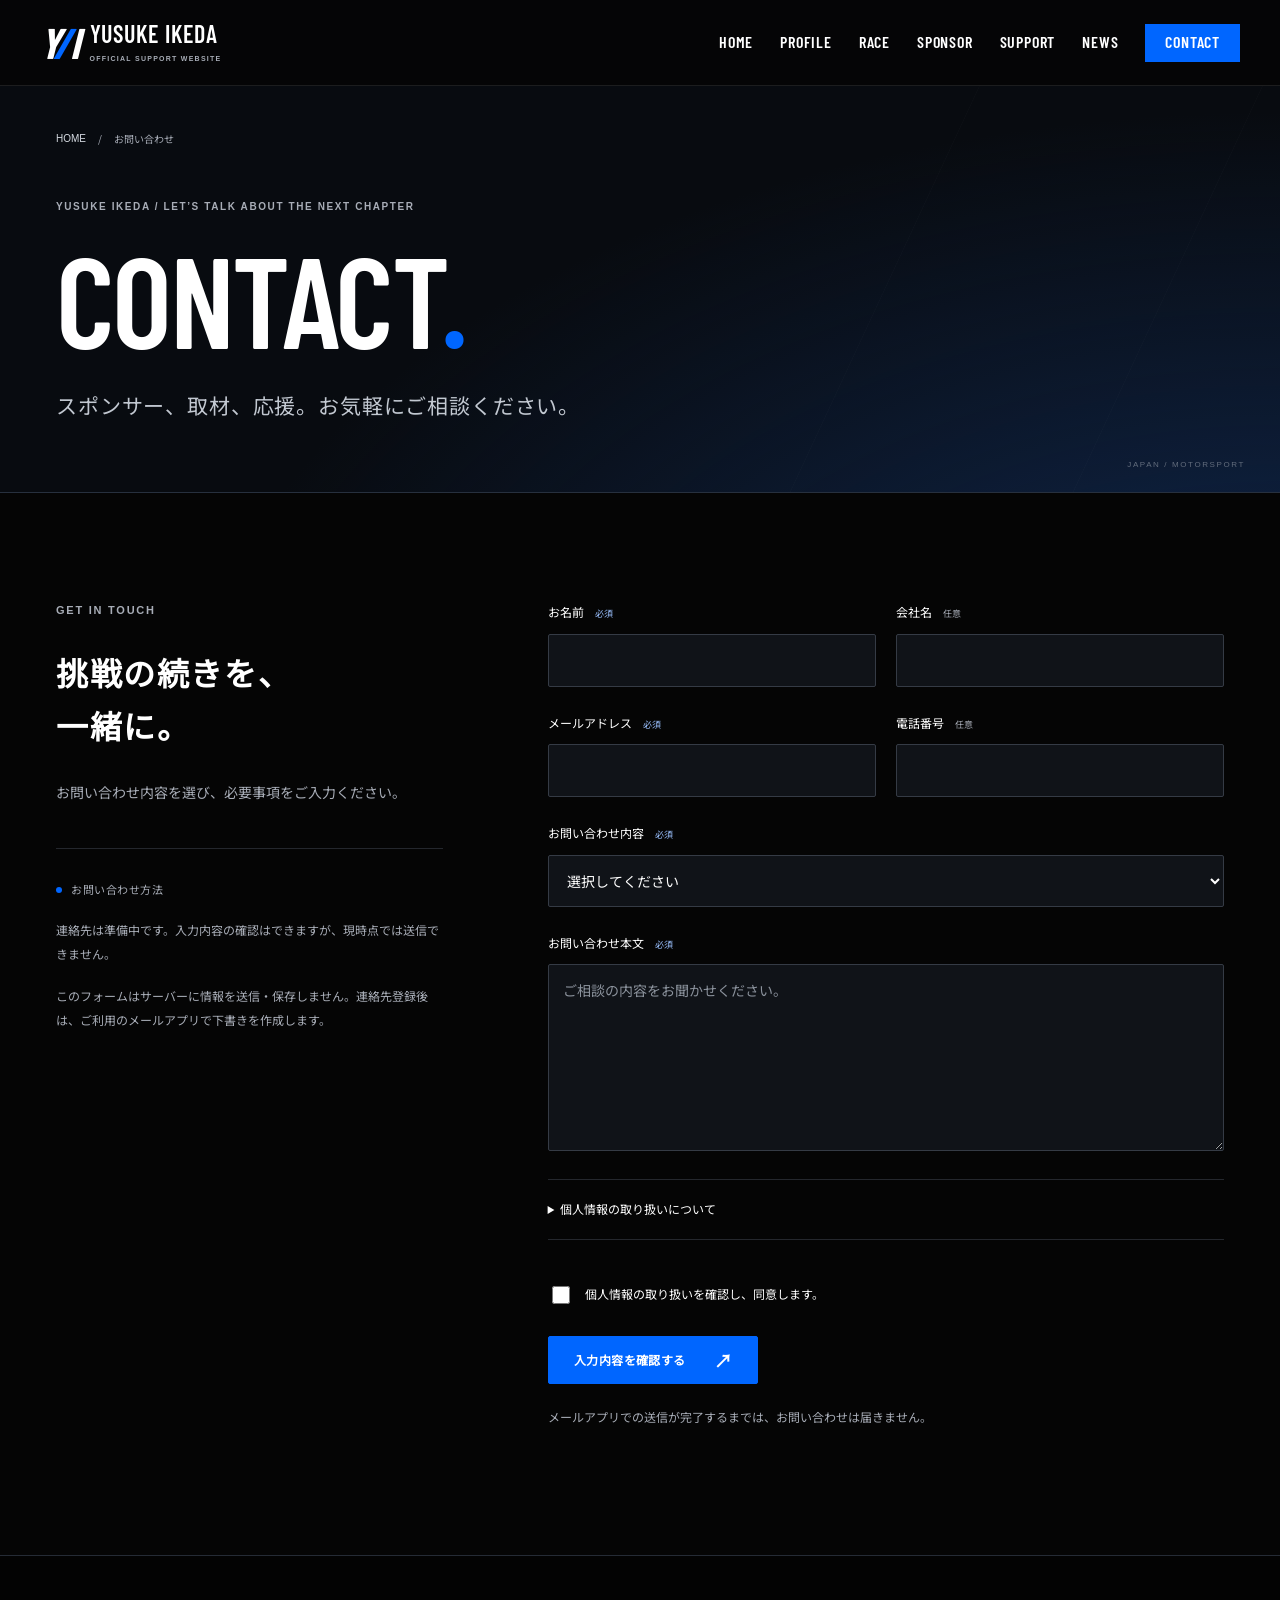
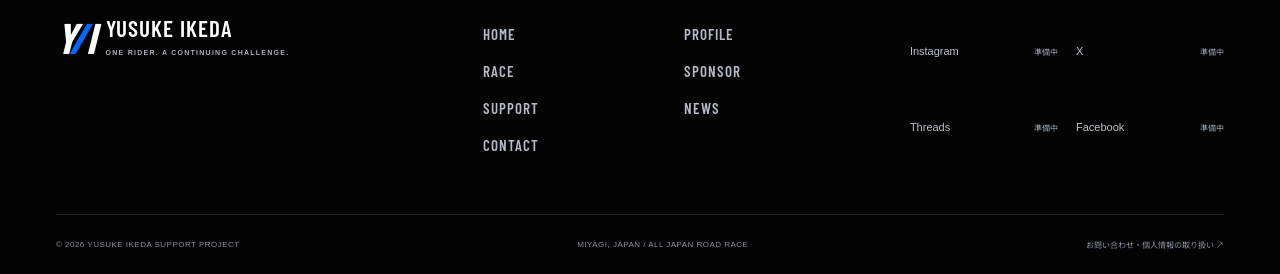
==== contact.html @ b203eedc "Build Yusuke Ikeda motorsport support website" ====
<!doctype html>

<html lang="ja">
  <head>
    <meta charset="UTF-8" />
    <meta name="viewport" content="width=device-width, initial-scale=1" />
    <meta
      http-equiv="Content-Security-Policy"
      content="default-src 'none'; script-src 'self'; style-src 'self'; img-src 'self'; font-src 'self'; connect-src 'none'; object-src 'none'; base-uri 'none'; form-action 'none'; upgrade-insecure-requests"
    />
    <meta name="referrer" content="strict-origin-when-cross-origin" />
    <title>お問い合わせ | 池田優介 YUSUKE IKEDA</title>
    <meta
      name="description"
      content="池田優介のスポンサー、取材、イベント出演、個人の応援についてのお問い合わせ。"
    />
    <link rel="canonical" href="https://yusukeracing.github.io/contact.html" />
    <meta property="og:type" content="website" />
    <meta property="og:locale" content="ja_JP" />
    <meta property="og:site_name" content="YUSUKE IKEDA" />
    <meta property="og:title" content="お問い合わせ | 池田優介 YUSUKE IKEDA" />
    <meta
      property="og:description"
      content="池田優介のスポンサー、取材、イベント出演、個人の応援についてのお問い合わせ。"
    />
    <meta
      property="og:url"
      content="https://yusukeracing.github.io/contact.html"
    />
    <meta
      property="og:image"
      content="https://yusukeracing.github.io/images/ogp.jpg"
    />
    <meta
      property="og:image:alt"
      content="YUSUKE IKEDA / ALL JAPAN ROAD RACE。背景はイメージビジュアルです。"
    />
    <meta name="twitter:card" content="summary_large_image" />
    <meta name="theme-color" content="#050505" />
    <link rel="icon" type="image/svg+xml" href="assets/icons/favicon.svg" />
    <link rel="stylesheet" href="css/fonts.css" />
    <link rel="stylesheet" href="css/style.css" />
    <script type="module" src="js/main.js"></script>
  </head>

  <body data-page="contact">
    <a class="skip-link" href="#main">本文へスキップ</a>
    <header class="site-header">
      <div class="header-inner">
        <a class="brand" href="index.html"
          ><span class="brand-symbol" aria-hidden="true">Y<span>/</span>I</span
          ><span class="brand-type"
            >YUSUKE IKEDA<small>OFFICIAL SUPPORT WEBSITE</small></span
          ><span class="sr-only">ホーム</span></a
        ><button
          class="menu-toggle"
          type="button"
          aria-expanded="false"
          aria-controls="primary-nav"
        >
          <span class="menu-lines" aria-hidden="true"></span
          ><span class="menu-text">MENU</span>
        </button>
        <nav
          class="primary-nav"
          id="primary-nav"
          aria-label="メインナビゲーション"
        >
          <a href="index.html">HOME</a><a href="profile.html">PROFILE</a
          ><a href="race.html">RACE</a><a href="sponsor.html">SPONSOR</a
          ><a href="support.html">SUPPORT</a><a href="news.html">NEWS</a
          ><a href="contact.html" aria-current="page">CONTACT</a>
        </nav>
      </div>
    </header>

    <main id="main">
      <section class="page-hero">
        <div class="container">
          <nav class="breadcrumb" aria-label="パンくず">
            <a href="index.html">HOME</a><span aria-hidden="true">/</span
            ><span>お問い合わせ</span>
          </nav>
          <p class="eyebrow">
            YUSUKE IKEDA / LET’S TALK ABOUT THE NEXT CHAPTER
          </p>
          <h1 class="display">CONTACT<span class="title-dot">.</span></h1>
          <p class="page-lead">
            スポンサー、取材、応援。お気軽にご相談ください。
          </p>
        </div>
        <span class="hero-coordinate" aria-hidden="true"
          >JAPAN / MOTORSPORT</span
        >
      </section>

      <section class="section">
        <div class="container contact-layout">
          <aside>
            <p class="eyebrow">GET IN TOUCH</p>
            <h2 class="jp-heading">挑戦の続きを、<br />一緒に。</h2>
            <p class="body-copy">
              お問い合わせ内容を選び、必要事項をご入力ください。
            </p>
            <div class="contact-note">
              <span class="status"><i></i> お問い合わせ方法</span>
              <p data-contact-availability>
                連絡先は準備中です。入力内容の確認はできますが、現時点では送信できません。
              </p>
              <p>
                このフォームはサーバーに情報を送信・保存しません。連絡先登録後は、ご利用のメールアプリで下書きを作成します。
              </p>
            </div>
          </aside>

          <div>
            <form id="contact-form">
              <div class="form-grid">
                <div class="form-field">
                  <label for="name">お名前 <span>必須</span></label
                  ><input
                    id="name"
                    name="name"
                    autocomplete="name"
                    maxlength="100"
                    required
                  />
                </div>

                <div class="form-field">
                  <label for="company">会社名 <small>任意</small></label
                  ><input
                    id="company"
                    name="company"
                    autocomplete="organization"
                    maxlength="150"
                  />
                </div>

                <div class="form-field">
                  <label for="email">メールアドレス <span>必須</span></label
                  ><input
                    id="email"
                    name="email"
                    type="email"
                    autocomplete="email"
                    maxlength="254"
                    required
                  />
                </div>

                <div class="form-field">
                  <label for="phone">電話番号 <small>任意</small></label
                  ><input
                    id="phone"
                    name="phone"
                    type="tel"
                    autocomplete="tel"
                    maxlength="30"
                  />
                </div>

                <div class="form-field full">
                  <label for="type">お問い合わせ内容 <span>必須</span></label
                  ><select id="type" name="type" required>
                    <option value="">選択してください</option>
                    <option value="sponsor">スポンサーについて</option>
                    <option value="media">取材について</option>
                    <option value="event">イベント出演</option>
                    <option value="support">応援について</option>
                    <option value="other">その他</option>
                  </select>
                </div>

                <div class="form-field full">
                  <label for="message">お問い合わせ本文 <span>必須</span></label
                  ><textarea
                    id="message"
                    name="message"
                    rows="7"
                    minlength="10"
                    maxlength="3000"
                    required
                    placeholder="ご相談の内容をお聞かせください。"
                  ></textarea>
                </div>
              </div>

              <details class="privacy">
                <summary>個人情報の取り扱いについて</summary>
                <p>
                  入力情報はブラウザ内で確認用に処理します。このサイトからサーバーへの送信やブラウザへの永続保存は行いません。メール作成後の送信は、ご利用のメールサービスを通じて行われます。
                </p>
                <p>
                  お問い合わせ先へ届いた個人情報は、返信・ご相談への対応に使用する方針です。公開前に運営者が連絡先と正式な個人情報取扱方針を確認してください。
                </p>
                <p>
                  メール本文にパスワード、決済情報などの機密情報は記入しないでください。
                </p>
              </details>
              <label class="checkbox-label"
                ><input type="checkbox" name="consent" required /><span
                  >個人情報の取り扱いを確認し、同意します。</span
                ></label
              ><button class="button button-primary" type="submit">
                <span>入力内容を確認する</span
                ><span aria-hidden="true">↗</span>
              </button>
              <p class="content-note">
                メールアプリでの送信が完了するまでは、お問い合わせは届きません。
              </p>
            </form>

            <section
              class="contact-confirmation"
              data-contact-confirmation
              hidden
              aria-label="お問い合わせ内容の確認"
            >
              <h2>入力内容の確認</h2>
              <dl data-contact-summary></dl>
              <p role="status" data-contact-status></p>
              <a class="button button-primary" data-compose-mail hidden
                >メールアプリで下書きを作成 ↗</a
              ><button
                type="button"
                class="button button-outline"
                data-edit-contact
              >
                入力内容を編集する
              </button>
            </section>
          </div>
        </div>
      </section>
    </main>

    <footer class="site-footer">
      <div class="container footer-top">
        <a class="brand footer-brand" href="index.html"
          ><span class="brand-symbol" aria-hidden="true">Y<span>/</span>I</span
          ><span class="brand-type"
            >YUSUKE IKEDA<small>ONE RIDER. A CONTINUING CHALLENGE.</small></span
          ></a
        >
        <nav class="footer-nav" aria-label="フッターナビゲーション">
          <a href="index.html">HOME</a><a href="profile.html">PROFILE</a
          ><a href="race.html">RACE</a><a href="sponsor.html">SPONSOR</a
          ><a href="support.html">SUPPORT</a><a href="news.html">NEWS</a
          ><a href="contact.html" aria-current="page">CONTACT</a>
        </nav>

        <div class="footer-social" data-social-links></div>
      </div>

      <div class="container footer-bottom">
        <p>
          © <span data-current-year>2026</span> YUSUKE IKEDA SUPPORT PROJECT
        </p>
        <span>MIYAGI, JAPAN / ALL JAPAN ROAD RACE</span
        ><a href="contact.html">お問い合わせ・個人情報の取り扱い ↗</a>
      </div>
    </footer>
    <noscript
      ><p class="noscript-note">
        写真の自動切替や追加の戦績表示にはJavaScriptが必要です。2025年は筑波・SUGO
        ST600（NAT）年間ランキング1位。プロフィールとページ間の移動はそのままご利用いただけます。
      </p></noscript
    >
  </body>
</html>
---- css/fonts.css ----
/* Local fonts: see assets/fonts/Barlow-OFL.txt and Noto-OFL.txt. No third-party font requests. */
@font-face {
  font-family: "Barlow Condensed";
  font-style: normal;
  font-weight: 600;
  font-display: swap;
  src: url("../assets/fonts/barlow-condensed-latin-600.woff2") format("woff2");
}
@font-face {
  font-family: "Barlow Condensed";
  font-style: normal;
  font-weight: 700;
  font-display: swap;
  src: url("../assets/fonts/barlow-condensed-latin-700.woff2") format("woff2");
}

/* noto-sans-jp-[0]-400-normal */
@font-face {
  font-family: "Noto Sans JP";
  font-style: normal;
  font-display: swap;
  font-weight: 400;
  src: url(../assets/fonts/noto-sans-jp-0-400-normal.woff2) format("woff2");
  unicode-range:
    U+25ee8, U+25f23, U+25f5c, U+25fd4, U+25fe0, U+25ffb, U+2600c, U+26017,
    U+26060, U+260ed, U+26222, U+2626a, U+26270, U+26286, U+2634c, U+26402,
    U+2667e, U+266b0, U+2671d, U+268dd, U+268ea, U+26951, U+2696f, U+26999,
    U+269dd, U+26a1e, U+26a58, U+26a8c, U+26ab7, U+26aff, U+26c29, U+26c73,
    U+26c9e, U+26cdd, U+26e40, U+26e65, U+26f94, U+26ff6-26ff8, U+270f4,
    U+2710d, U+27139, U+273da-273db, U+273fe, U+27410, U+27449, U+27614-27615,
    U+27631, U+27684, U+27693, U+2770e, U+27723, U+27752, U+278b2, U+27985,
    U+279b4, U+27a84, U+27bb3, U+27bbe, U+27bc7, U+27c3c, U+27cb8, U+27d73,
    U+27da0, U+27e10, U+27eaf, U+27fb7, U+2808a, U+280bb, U+28277, U+28282,
    U+282f3, U+283cd, U+2840c, U+28455, U+284dc, U+2856b, U+285c8-285c9,
    U+286d7, U+286fa, U+28946, U+28949, U+2896b, U+28987-28988, U+289ba-289bb,
    U+28a1e, U+28a29, U+28a43, U+28a71, U+28a99, U+28acd, U+28add, U+28ae4,
    U+28bc1, U+28bef, U+28cdd, U+28d10, U+28d71, U+28dfb, U+28e0f, U+28e17,
    U+28e1f, U+28e36, U+28e89, U+28eeb, U+28ef6, U+28f32, U+28ff8, U+292a0,
    U+292b1, U+29490, U+295cf, U+2967f, U+296f0, U+29719, U+29750, U+29810,
    U+298c6, U+29a72, U+29d4b, U+29ddb, U+29e15, U+29e3d, U+29e49, U+29e8a,
    U+29ec4, U+29edb, U+29ee9, U+29fce, U+29fd7, U+2a01a, U+2a02f, U+2a082,
    U+2a0f9, U+2a190, U+2a2b2, U+2a38c, U+2a437, U+2a5f1, U+2a602, U+2a61a,
    U+2a6b2, U+2a9e6, U+2b746, U+2b751, U+2b753, U+2b75a, U+2b75c, U+2b765,
    U+2b776-2b777, U+2b77c, U+2b782, U+2b789, U+2b78b, U+2b78e, U+2b794,
    U+2b7ac, U+2b7af, U+2b7bd, U+2b7c9, U+2b7cf, U+2b7d2, U+2b7d8, U+2b7f0,
    U+2b80d, U+2b817, U+2b81a, U+2d544, U+2e278, U+2e569, U+2e6ea, U+2f804,
    U+2f80f, U+2f815, U+2f818, U+2f81a, U+2f822, U+2f828, U+2f82c, U+2f833,
    U+2f83f, U+2f846, U+2f852, U+2f862, U+2f86d, U+2f873, U+2f877, U+2f884,
    U+2f899-2f89a, U+2f8a6, U+2f8ac, U+2f8b2, U+2f8b6, U+2f8d3, U+2f8db-2f8dc,
    U+2f8e1, U+2f8e5, U+2f8ea, U+2f8ed, U+2f8fc, U+2f903, U+2f90b, U+2f90f,
    U+2f91a, U+2f920-2f921, U+2f945, U+2f947, U+2f96c, U+2f995, U+2f9d0,
    U+2f9de-2f9df, U+2f9f4;
}

/* noto-sans-jp-[1]-400-normal */
@font-face {
  font-family: "Noto Sans JP";
  font-style: normal;
  font-display: swap;
  font-weight: 400;
  src: url(../assets/fonts/noto-sans-jp-1-400-normal.woff2) format("woff2");
  unicode-range:
    U+1f235-1f23b, U+1f240-1f248, U+1f250-1f251, U+2000b, U+20089-2008a,
    U+200a2, U+200a4, U+200b0, U+200f5, U+20158, U+201a2, U+20213, U+2032b,
    U+20371, U+20381, U+203f9, U+2044a, U+20509, U+2053f, U+205b1, U+205d6,
    U+20611, U+20628, U+206ec, U+2074f, U+207c8, U+20807, U+2083a, U+208b9,
    U+2090e, U+2097c, U+20984, U+2099d, U+20a64, U+20ad3, U+20b1d, U+20b9f,
    U+20bb7, U+20d45, U+20d58, U+20de1, U+20e64, U+20e6d, U+20e95, U+20f5f,
    U+21201, U+2123d, U+21255, U+21274, U+2127b, U+212d7, U+212e4, U+212fd,
    U+2131b, U+21336, U+21344, U+213c4, U+2146d-2146e, U+215d7, U+21647,
    U+216b4, U+21706, U+21742, U+218bd, U+219c3, U+21a1a, U+21c56, U+21d2d,
    U+21d45, U+21d62, U+21d78, U+21d92, U+21d9c, U+21da1, U+21db7, U+21de0,
    U+21e33-21e34, U+21f1e, U+21f76, U+21ffa, U+2217b, U+22218, U+2231e,
    U+223ad, U+22609, U+226f3, U+2285b, U+228ab, U+2298f, U+22ab8, U+22b46,
    U+22b4f-22b50, U+22ba6, U+22c1d, U+22c24, U+22de1, U+22e42, U+22feb,
    U+231b6, U+231c3-231c4, U+231f5, U+23372, U+233cc, U+233d0, U+233d2-233d3,
    U+233d5, U+233da, U+233df, U+233e4, U+233fe, U+2344a-2344b, U+23451,
    U+23465, U+234e4, U+2355a, U+23594, U+235c4, U+23638-2363a, U+23647,
    U+2370c, U+2371c, U+2373f, U+23763-23764, U+237e7, U+237f1, U+237ff,
    U+23824, U+2383d, U+23a98, U+23c7f, U+23cbe, U+23cfe, U+23d00, U+23d0e,
    U+23d40, U+23dd3, U+23df9-23dfa, U+23f7e, U+2404b, U+24096, U+24103,
    U+241c6, U+241fe, U+242ee, U+243bc, U+243d0, U+24629, U+246a5, U+247f1,
    U+24896, U+248e9, U+24a4d, U+24b56, U+24b6f, U+24c16, U+24d14, U+24e04,
    U+24e0e, U+24e37, U+24e6a, U+24e8b, U+24ff2, U+2504a, U+25055, U+25122,
    U+251a9, U+251cd, U+251e5, U+2521e, U+2524c, U+2542e, U+2548e, U+254d9,
    U+2550e, U+255a7, U+2567f, U+25771, U+257a9, U+257b4, U+25874, U+259c4,
    U+259cc, U+259d4, U+25ad7, U+25ae3-25ae4, U+25af1, U+25bb2, U+25c4b,
    U+25c64, U+25da1, U+25e2e, U+25e56, U+25e62, U+25e65, U+25ec2, U+25ed8;
}

/* noto-sans-jp-[2]-400-normal */
@font-face {
  font-family: "Noto Sans JP";
  font-style: normal;
  font-display: swap;
  font-weight: 400;
  src: url(../assets/fonts/noto-sans-jp-2-400-normal.woff2) format("woff2");
  unicode-range:
    U+ffd7, U+ffda-ffdc, U+ffe0-ffe2, U+ffe4, U+ffe6, U+ffe8-ffee,
    U+1f100-1f10c, U+1f110-1f16c, U+1f170-1f1ac, U+1f200-1f202, U+1f210-1f234;
}

/* noto-sans-jp-[3]-400-normal */
@font-face {
  font-family: "Noto Sans JP";
  font-style: normal;
  font-display: swap;
  font-weight: 400;
  src: url(../assets/fonts/noto-sans-jp-3-400-normal.woff2) format("woff2");
  unicode-range:
    U+fa10, U+fa12-fa6d, U+fb00-fb04, U+fe10-fe19, U+fe30-fe42, U+fe44-fe52,
    U+fe54-fe66, U+fe68-fe6b, U+ff02, U+ff04, U+ff07, U+ff51, U+ff5b, U+ff5d,
    U+ff5f-ff60, U+ff66, U+ff69, U+ff87, U+ffa1-ffbe, U+ffc2-ffc7, U+ffca-ffcf,
    U+ffd2-ffd6;
}

/* noto-sans-jp-[4]-400-normal */
@font-face {
  font-family: "Noto Sans JP";
  font-style: normal;
  font-display: swap;
  font-weight: 400;
  src: url(../assets/fonts/noto-sans-jp-4-400-normal.woff2) format("woff2");
  unicode-range: U+f92d-f959, U+f95b-f9f2, U+f9f4-fa0b, U+fa0e-fa0f;
}

/* noto-sans-jp-[5]-400-normal */
@font-face {
  font-family: "Noto Sans JP";
  font-style: normal;
  font-display: swap;
  font-weight: 400;
  src: url(../assets/fonts/noto-sans-jp-5-400-normal.woff2) format("woff2");
  unicode-range:
    U+9e8b-9e8c, U+9e8e-9e8f, U+9e91-9e92, U+9e95-9e96, U+9e98, U+9e9b,
    U+9e9d-9e9e, U+9ea4-9ea5, U+9ea8-9eaa, U+9eac-9eb0, U+9eb3-9eb5, U+9eb8,
    U+9ebc-9ebf, U+9ec3, U+9ec6, U+9ec8, U+9ecb-9ecd, U+9ecf-9ed1, U+9ed4-9ed5,
    U+9ed8, U+9edb-9ee0, U+9ee4-9ee5, U+9ee7-9ee8, U+9eec-9ef2, U+9ef4-9ef9,
    U+9efb-9eff, U+9f02-9f03, U+9f07-9f09, U+9f0e-9f12, U+9f14-9f17,
    U+9f19-9f1b, U+9f1f-9f22, U+9f26, U+9f2a-9f2c, U+9f2f, U+9f31-9f32, U+9f34,
    U+9f37, U+9f39-9f3a, U+9f3c-9f3f, U+9f41, U+9f43-9f47, U+9f4a, U+9f4e-9f50,
    U+9f52-9f58, U+9f5a, U+9f5d-9f61, U+9f63, U+9f66-9f6a, U+9f6c-9f73,
    U+9f75-9f77, U+9f7a, U+9f7d, U+9f7f, U+9f8f-9f92, U+9f94-9f97, U+9f99,
    U+9f9c-9fa3, U+9fa5, U+9fb4, U+9fbc-9fc2, U+9fc4, U+9fc6, U+9fcc,
    U+f900-f92c;
}

/* noto-sans-jp-[6]-400-normal */
@font-face {
  font-family: "Noto Sans JP";
  font-style: normal;
  font-display: swap;
  font-weight: 400;
  src: url(../assets/fonts/noto-sans-jp-6-400-normal.woff2) format("woff2");
  unicode-range:
    U+9c3e, U+9c41, U+9c43-9c4a, U+9c4e-9c50, U+9c52-9c54, U+9c56, U+9c58,
    U+9c5a-9c61, U+9c63, U+9c65, U+9c67-9c6b, U+9c6d-9c6e, U+9c70, U+9c72,
    U+9c75-9c78, U+9c7a-9c7c, U+9ce6-9ce7, U+9ceb-9cec, U+9cf0, U+9cf2,
    U+9cf6-9cf7, U+9cf9, U+9d02-9d03, U+9d06-9d09, U+9d0b, U+9d0e, U+9d11-9d12,
    U+9d15, U+9d17-9d18, U+9d1b-9d1f, U+9d23, U+9d26, U+9d2a-9d2c, U+9d2f-9d30,
    U+9d32-9d34, U+9d3a, U+9d3c-9d3f, U+9d41-9d48, U+9d4a, U+9d50-9d54, U+9d59,
    U+9d5d-9d65, U+9d69-9d6c, U+9d6f-9d70, U+9d72-9d73, U+9d76-9d77,
    U+9d7a-9d7c, U+9d7e, U+9d83-9d84, U+9d86-9d87, U+9d89-9d8a, U+9d8d-9d8e,
    U+9d92-9d93, U+9d95-9d9a, U+9da1, U+9da4, U+9da9-9dac, U+9dae, U+9db1-9db2,
    U+9db5, U+9db8-9dbd, U+9dbf-9dc4, U+9dc6-9dc7, U+9dc9-9dca, U+9dcf,
    U+9dd3-9dd7, U+9dd9-9dda, U+9dde-9de0, U+9de3, U+9de5-9de7, U+9de9, U+9deb,
    U+9ded-9df0, U+9df3-9df4, U+9df8, U+9dfd-9dfe, U+9e02, U+9e07, U+9e0a,
    U+9e0d-9e0e, U+9e10-9e12, U+9e15-9e16, U+9e19-9e1f, U+9e75, U+9e79-9e7d,
    U+9e80-9e85, U+9e87-9e88;
}

/* noto-sans-jp-[7]-400-normal */
@font-face {
  font-family: "Noto Sans JP";
  font-style: normal;
  font-display: swap;
  font-weight: 400;
  src: url(../assets/fonts/noto-sans-jp-7-400-normal.woff2) format("woff2");
  unicode-range:
    U+9ae5-9ae7, U+9ae9, U+9aeb-9aec, U+9aee-9aef, U+9af1-9af5, U+9af7,
    U+9af9-9afb, U+9afd, U+9aff-9b06, U+9b08-9b09, U+9b0b-9b0e, U+9b10, U+9b12,
    U+9b16, U+9b18-9b1d, U+9b1f-9b20, U+9b22-9b23, U+9b25-9b2f, U+9b32-9b35,
    U+9b37, U+9b39-9b3b, U+9b3d, U+9b43-9b44, U+9b48, U+9b4b-9b4f, U+9b51,
    U+9b55-9b58, U+9b5b, U+9b5e, U+9b61, U+9b63, U+9b65-9b66, U+9b68,
    U+9b6a-9b6f, U+9b72-9b79, U+9b7f-9b80, U+9b83-9b87, U+9b89-9b8b, U+9b8d,
    U+9b8f-9b94, U+9b96-9b97, U+9b9a, U+9b9d-9ba0, U+9ba6-9ba7, U+9ba9-9baa,
    U+9bac, U+9bb0-9bb2, U+9bb4, U+9bb7-9bb9, U+9bbb-9bbc, U+9bbe-9bc1,
    U+9bc6-9bc8, U+9bca, U+9bce-9bd2, U+9bd4, U+9bd7-9bd8, U+9bdd, U+9bdf,
    U+9be1-9be5, U+9be7, U+9bea-9beb, U+9bee-9bf3, U+9bf5, U+9bf7-9bfa, U+9bfd,
    U+9bff-9c00, U+9c02, U+9c04, U+9c06, U+9c08-9c0d, U+9c0f-9c16, U+9c18-9c1e,
    U+9c21-9c2a, U+9c2d-9c32, U+9c35-9c37, U+9c39-9c3a, U+9c3d;
}

/* noto-sans-jp-[8]-400-normal */
@font-face {
  font-family: "Noto Sans JP";
  font-style: normal;
  font-display: swap;
  font-weight: 400;
  src: url(../assets/fonts/noto-sans-jp-8-400-normal.woff2) format("woff2");
  unicode-range:
    U+98eb, U+98ed-98ee, U+98f0-98f1, U+98f3, U+98f6, U+9902, U+9907-9909,
    U+9911-9912, U+9914-9918, U+991a-9922, U+9924, U+9926-9927, U+992b-992c,
    U+992e, U+9931-9935, U+9939-993e, U+9940-9942, U+9945-9949, U+994b-994e,
    U+9950-9952, U+9954-9955, U+9958-9959, U+995b-995c, U+995e-9960, U+9963,
    U+9997-9998, U+999b, U+999d-999f, U+99a3, U+99a5-99a6, U+99a8, U+99ad-99ae,
    U+99b0-99b2, U+99b5, U+99b9-99ba, U+99bc-99bd, U+99bf, U+99c1, U+99c3,
    U+99c8-99c9, U+99d1, U+99d3-99d5, U+99d8-99df, U+99e1-99e2, U+99e7,
    U+99ea-99ee, U+99f0-99f2, U+99f4-99f5, U+99f8-99f9, U+99fb-99fe,
    U+9a01-9a05, U+9a08, U+9a0a-9a0c, U+9a0f-9a11, U+9a16, U+9a1a, U+9a1e,
    U+9a20, U+9a22-9a24, U+9a27, U+9a2b, U+9a2d-9a2e, U+9a31, U+9a33,
    U+9a35-9a38, U+9a3e, U+9a40-9a45, U+9a47, U+9a4a-9a4e, U+9a51-9a52,
    U+9a54-9a58, U+9a5b, U+9a5d, U+9a5f, U+9a62, U+9a64-9a65, U+9a69-9a6c,
    U+9aaa, U+9aac-9ab0, U+9ab2, U+9ab4-9ab7, U+9ab9, U+9abb-9ac1, U+9ac3,
    U+9ac6, U+9ac8, U+9ace-9ad3, U+9ad5-9ad7, U+9adb-9adc, U+9ade-9ae0,
    U+9ae2-9ae4;
}

/* noto-sans-jp-[9]-400-normal */
@font-face {
  font-family: "Noto Sans JP";
  font-style: normal;
  font-display: swap;
  font-weight: 400;
  src: url(../assets/fonts/noto-sans-jp-9-400-normal.woff2) format("woff2");
  unicode-range:
    U+971d, U+9721-9724, U+9728, U+972a, U+9730-9731, U+9733, U+9736,
    U+9738-9739, U+973b, U+973d-973e, U+9741-9744, U+9746-974a, U+974d-974f,
    U+9751, U+9755, U+9757-9758, U+975a-975c, U+9760-9761, U+9763-9764,
    U+9766-9768, U+976a-976b, U+976e, U+9771, U+9773, U+9776-977d, U+977f-9781,
    U+9785-9786, U+9789, U+978b, U+978f-9790, U+9795-9797, U+9799-979a, U+979c,
    U+979e-97a0, U+97a2-97a3, U+97a6, U+97a8, U+97ab-97ac, U+97ae, U+97b1-97b6,
    U+97b8-97ba, U+97bc, U+97be-97bf, U+97c1, U+97c3-97ce, U+97d0-97d1, U+97d4,
    U+97d7-97d9, U+97db-97de, U+97e0-97e1, U+97e4, U+97e6, U+97ed-97ef,
    U+97f1-97f2, U+97f4-97f8, U+97fa, U+9804, U+9807, U+980a, U+980c-980f,
    U+9814, U+9816-9817, U+9819-981a, U+981c, U+981e, U+9820-9821, U+9823-9826,
    U+982b, U+982e-9830, U+9832-9835, U+9837, U+9839, U+983d-983e, U+9844,
    U+9846-9847, U+984a-984b, U+984f, U+9851-9853, U+9856-9857, U+9859-985b,
    U+9862-9863, U+9865-9866, U+986a-986c, U+986f-9871, U+9873-9875,
    U+98aa-98ab, U+98ad-98ae, U+98b0-98b1, U+98b4, U+98b6-98b8, U+98ba-98bc,
    U+98bf, U+98c2-98c8, U+98cb-98cc, U+98ce, U+98dc, U+98de, U+98e0-98e1,
    U+98e3, U+98e5-98e7, U+98e9-98ea;
}

/* noto-sans-jp-[10]-400-normal */
@font-face {
  font-family: "Noto Sans JP";
  font-style: normal;
  font-display: swap;
  font-weight: 400;
  src: url(../assets/fonts/noto-sans-jp-10-400-normal.woff2) format("woff2");
  unicode-range:
    U+944a, U+944c, U+9452-9453, U+9455, U+9459-945c, U+945e-9463, U+9468,
    U+946a-946b, U+946d-9472, U+9475, U+9477, U+947c-947f, U+9481, U+9483-9485,
    U+9578-9579, U+957e-957f, U+9582, U+9584, U+9586-9588, U+958a, U+958c-958f,
    U+9592, U+9594, U+9596, U+9598-9599, U+959d-95a1, U+95a4, U+95a6-95a9,
    U+95ab-95ad, U+95b1, U+95b4, U+95b6, U+95b9-95bf, U+95c3, U+95c6,
    U+95c8-95cd, U+95d0-95d6, U+95d9-95da, U+95dc-95e2, U+95e4-95e6, U+95e8,
    U+961d-961e, U+9621-9622, U+9624-9626, U+9628, U+962c, U+962e-962f, U+9631,
    U+9633-9634, U+9637-963a, U+963c-963d, U+9641-9642, U+964b-964c, U+964f,
    U+9652, U+9654, U+9656-9658, U+965c-965f, U+9661, U+9666, U+966a, U+966c,
    U+966e, U+9672, U+9674, U+9677, U+967b-967c, U+967e-967f, U+9681-9684,
    U+9689, U+968b, U+968d, U+9691, U+9695-9698, U+969a, U+969d, U+969f,
    U+96a4-96aa, U+96ae-96b4, U+96b6, U+96b8-96bb, U+96bd, U+96c1, U+96c9-96cb,
    U+96cd-96ce, U+96d2, U+96d5-96d6, U+96d8-96da, U+96dc-96df, U+96e9, U+96ef,
    U+96f1, U+96f9-96fa, U+9702-9706, U+9708-9709, U+970d-970f, U+9711,
    U+9713-9714, U+9716, U+9719-971b;
}

/* noto-sans-jp-[11]-400-normal */
@font-face {
  font-family: "Noto Sans JP";
  font-style: normal;
  font-display: swap;
  font-weight: 400;
  src: url(../assets/fonts/noto-sans-jp-11-400-normal.woff2) format("woff2");
  unicode-range:
    U+92bc-92bd, U+92bf-92c3, U+92c5-92c8, U+92cb-92d0, U+92d2-92d3, U+92d5,
    U+92d7-92d9, U+92dc-92dd, U+92df-92e1, U+92e3-92e5, U+92e7-92ea, U+92ec,
    U+92ee, U+92f0, U+92f2, U+92f7-92fb, U+92ff-9300, U+9302, U+9304, U+9308,
    U+930d, U+930f-9311, U+9314-9315, U+9318-931a, U+931c-931f, U+9321-9325,
    U+9327-932b, U+932e, U+9333-9337, U+933a-933b, U+9344, U+9347-934a, U+934d,
    U+9350-9352, U+9354-9358, U+935a, U+935c, U+935e, U+9360, U+9364-9365,
    U+9367, U+9369-936d, U+936f-9371, U+9373-9374, U+9376, U+937a, U+937d-9382,
    U+9388, U+938a-938b, U+938d, U+938f, U+9392, U+9394-9395, U+9397-9398,
    U+939a-939b, U+939e, U+93a1, U+93a3-93a4, U+93a6, U+93a8-93a9, U+93ab-93ad,
    U+93b0, U+93b4-93b6, U+93b9-93bb, U+93c1, U+93c3-93cd, U+93d0-93d1, U+93d3,
    U+93d6-93d9, U+93dc-93df, U+93e2, U+93e4-93e8, U+93f1, U+93f5, U+93f7-93fb,
    U+93fd, U+9401-9404, U+9407-9409, U+940d-9410, U+9413-9417, U+9419-941a,
    U+941f, U+9421, U+942b, U+942e-942f, U+9431-9434, U+9436, U+9438,
    U+943a-943b, U+943d, U+943f, U+9441, U+9443-9445, U+9448;
}

/* noto-sans-jp-[12]-400-normal */
@font-face {
  font-family: "Noto Sans JP";
  font-style: normal;
  font-display: swap;
  font-weight: 400;
  src: url(../assets/fonts/noto-sans-jp-12-400-normal.woff2) format("woff2");
  unicode-range:
    U+9143, U+9146-914c, U+914f, U+9153, U+9156-915b, U+9161, U+9163-9165,
    U+9167, U+9169, U+916d, U+9172-9174, U+9179-917b, U+9181-9183, U+9185-9187,
    U+9189-918b, U+918e, U+9191, U+9193-9195, U+9197-9198, U+919e, U+91a1-91a2,
    U+91a6, U+91a8, U+91aa-91b6, U+91ba-91bd, U+91bf-91c6, U+91c9, U+91cb,
    U+91d0, U+91d3-91d4, U+91d6-91d7, U+91d9-91db, U+91de-91df, U+91e1,
    U+91e4-91e6, U+91e9-91ea, U+91ec-91f1, U+91f5-91f7, U+91f9, U+91fb-91fd,
    U+91ff-9201, U+9204-9207, U+9209-920a, U+920c, U+920e, U+9210-9218,
    U+921c-921e, U+9223-9226, U+9228-9229, U+922c, U+922e-9230, U+9233,
    U+9235-923a, U+923c, U+923e-9240, U+9242-9243, U+9245-924b, U+924d-9251,
    U+9256-925a, U+925c-925e, U+9260-9261, U+9264-9269, U+926e-9270,
    U+9275-9279, U+927b-927f, U+9288-928a, U+928d-928e, U+9291-9293,
    U+9295-9297, U+9299, U+929b-929c, U+929f-92a0, U+92a4-92a5, U+92a7-92a8,
    U+92ab, U+92af, U+92b2-92b3, U+92b6-92bb;
}

/* noto-sans-jp-[13]-400-normal */
@font-face {
  font-family: "Noto Sans JP";
  font-style: normal;
  font-display: swap;
  font-weight: 400;
  src: url(../assets/fonts/noto-sans-jp-13-400-normal.woff2) format("woff2");
  unicode-range:
    U+8f52-8f55, U+8f57-8f58, U+8f5c-8f5e, U+8f61-8f66, U+8f9c-8f9d,
    U+8f9f-8fa2, U+8fa4-8fa8, U+8fad-8faf, U+8fb4-8fb8, U+8fbe, U+8fc0-8fc2,
    U+8fc6, U+8fc8, U+8fca-8fcb, U+8fcd, U+8fd0, U+8fd2-8fd3, U+8fd5, U+8fda,
    U+8fe0, U+8fe2-8fe5, U+8fe8-8fea, U+8fed-8fef, U+8ff1, U+8ff4-8ff6,
    U+8ff8-8ffb, U+8ffe, U+9002, U+9004-9005, U+9008, U+900b-900e, U+9011,
    U+9013, U+9015-9016, U+9018, U+901b, U+901e, U+9021, U+9027-902a,
    U+902c-902d, U+902f, U+9033-9037, U+9039, U+903c, U+903e-903f, U+9041,
    U+9043-9044, U+9049, U+904c, U+904f-9052, U+9056, U+9058, U+905b-905e,
    U+9062, U+9066-9068, U+906c, U+906f-9070, U+9072, U+9074, U+9076, U+9079,
    U+9080-9083, U+9085, U+9087-9088, U+908b-908c, U+908e-9090, U+9095,
    U+9097-9099, U+909b, U+90a0-90a2, U+90a5, U+90a8, U+90af-90b6, U+90bd-90be,
    U+90c3-90c5, U+90c7-90c9, U+90cc, U+90d2, U+90d5, U+90d7-90d9, U+90db-90df,
    U+90e2, U+90e4-90e5, U+90eb, U+90ef-90f0, U+90f2, U+90f4, U+90f6,
    U+90fe-9100, U+9102, U+9104-9106, U+9108, U+910d, U+9110, U+9112,
    U+9114-911a, U+911c, U+911e, U+9120, U+9122-9123, U+9125, U+9127, U+9129,
    U+912d-9132, U+9134, U+9136-9137, U+9139-913a, U+913c-913d;
}

/* noto-sans-jp-[14]-400-normal */
@font-face {
  font-family: "Noto Sans JP";
  font-style: normal;
  font-display: swap;
  font-weight: 400;
  src: url(../assets/fonts/noto-sans-jp-14-400-normal.woff2) format("woff2");
  unicode-range:
    U+8dc0, U+8dc2, U+8dc5-8dc8, U+8dca-8dcc, U+8dce-8dcf, U+8dd1, U+8dd4-8dd7,
    U+8dd9-8ddb, U+8ddf, U+8de3-8de5, U+8de7, U+8dea-8dec, U+8df0-8df2, U+8df4,
    U+8dfc-8dfd, U+8dff, U+8e01, U+8e04-8e06, U+8e08-8e09, U+8e0b-8e0c,
    U+8e10-8e11, U+8e14, U+8e16, U+8e1d-8e23, U+8e26-8e27, U+8e30-8e31,
    U+8e33-8e39, U+8e3d, U+8e40-8e42, U+8e44, U+8e47-8e50, U+8e54-8e55, U+8e59,
    U+8e5b-8e64, U+8e69, U+8e6c-8e6d, U+8e6f-8e72, U+8e75-8e77, U+8e79-8e7c,
    U+8e81-8e85, U+8e89, U+8e8b, U+8e90-8e95, U+8e98-8e9b, U+8e9d-8e9e,
    U+8ea1-8ea2, U+8ea7, U+8ea9-8eaa, U+8eac-8eb1, U+8eb3, U+8eb5-8eb6,
    U+8eba-8ebb, U+8ebe, U+8ec0-8ec1, U+8ec3-8ec8, U+8ecb, U+8ecf, U+8ed1,
    U+8ed4, U+8edb-8edc, U+8ee3, U+8ee8, U+8eeb, U+8eed-8eee, U+8ef0-8ef1,
    U+8ef7, U+8ef9-8efc, U+8efe, U+8f00, U+8f02, U+8f05, U+8f07-8f08, U+8f0a,
    U+8f0f-8f10, U+8f12-8f13, U+8f15-8f19, U+8f1b-8f1c, U+8f1e-8f21, U+8f23,
    U+8f25-8f28, U+8f2b-8f2f, U+8f33-8f37, U+8f39-8f3b, U+8f3e, U+8f40-8f43,
    U+8f45-8f47, U+8f49-8f4a, U+8f4c-8f4f, U+8f51;
}

/* noto-sans-jp-[15]-400-normal */
@font-face {
  font-family: "Noto Sans JP";
  font-style: normal;
  font-display: swap;
  font-weight: 400;
  src: url(../assets/fonts/noto-sans-jp-15-400-normal.woff2) format("woff2");
  unicode-range:
    U+8b2d, U+8b30, U+8b37, U+8b3c, U+8b3e, U+8b41-8b46, U+8b48-8b49,
    U+8b4c-8b4f, U+8b51-8b54, U+8b56, U+8b59, U+8b5b, U+8b5e-8b5f, U+8b63,
    U+8b69, U+8b6b-8b6d, U+8b6f, U+8b71, U+8b74, U+8b76, U+8b78-8b79,
    U+8b7c-8b81, U+8b84-8b85, U+8b8a-8b8f, U+8b92-8b96, U+8b99-8b9a,
    U+8b9c-8ba0, U+8c38-8c3a, U+8c3d-8c3f, U+8c41, U+8c45, U+8c47-8c49,
    U+8c4b-8c4c, U+8c4e-8c51, U+8c53-8c55, U+8c57-8c59, U+8c5b, U+8c5d,
    U+8c62-8c64, U+8c66, U+8c68-8c69, U+8c6b-8c6d, U+8c73, U+8c75-8c76, U+8c78,
    U+8c7a-8c7c, U+8c7e, U+8c82, U+8c85-8c87, U+8c89-8c8b, U+8c8d-8c8e, U+8c90,
    U+8c92-8c94, U+8c98-8c99, U+8c9b-8c9c, U+8c9f, U+8ca4, U+8cad-8cae,
    U+8cb2-8cb3, U+8cb6, U+8cb9-8cba, U+8cbd, U+8cc1-8cc2, U+8cc4-8cc6,
    U+8cc8-8cc9, U+8ccb, U+8ccd-8ccf, U+8cd2, U+8cd5-8cd6, U+8cd9-8cda, U+8cdd,
    U+8ce1, U+8ce3-8ce4, U+8ce6, U+8ce8, U+8cec, U+8cef-8cf2, U+8cf4-8cf5,
    U+8cf7-8cf8, U+8cfa-8cfb, U+8cfd-8cff, U+8d01, U+8d03-8d04, U+8d07,
    U+8d09-8d0b, U+8d0d-8d10, U+8d12-8d14, U+8d16-8d17, U+8d1b-8d1d, U+8d65,
    U+8d67, U+8d69, U+8d6b-8d6e, U+8d71, U+8d73, U+8d76, U+8d7f, U+8d81-8d82,
    U+8d84, U+8d88, U+8d8d, U+8d90-8d91, U+8d95, U+8d99, U+8d9e-8da0, U+8da6,
    U+8da8, U+8dab-8dac, U+8daf, U+8db2, U+8db5, U+8db7, U+8db9-8dbc, U+8dbe;
}

/* noto-sans-jp-[16]-400-normal */
@font-face {
  font-family: "Noto Sans JP";
  font-style: normal;
  font-display: swap;
  font-weight: 400;
  src: url(../assets/fonts/noto-sans-jp-16-400-normal.woff2) format("woff2");
  unicode-range:
    U+8973-8975, U+8977, U+897a-897e, U+8980, U+8983, U+8988-898a, U+898d,
    U+8990, U+8993-8995, U+8998, U+899b-899c, U+899f-89a1, U+89a5-89a6, U+89a9,
    U+89ac, U+89af-89b0, U+89b2, U+89b4-89b7, U+89ba, U+89bc-89bd, U+89bf-89c1,
    U+89d4-89d8, U+89da, U+89dc-89dd, U+89e5, U+89e7, U+89e9, U+89eb, U+89ed,
    U+89f1, U+89f3-89f4, U+89f6, U+89f8-89f9, U+89fd, U+89ff, U+8a01,
    U+8a04-8a05, U+8a07, U+8a0c, U+8a0f-8a12, U+8a14-8a16, U+8a1b, U+8a1d-8a1e,
    U+8a20-8a22, U+8a24-8a26, U+8a2b-8a2c, U+8a2f, U+8a35-8a37, U+8a3b,
    U+8a3d-8a3e, U+8a40-8a41, U+8a43, U+8a45-8a49, U+8a4d-8a4e, U+8a51-8a54,
    U+8a56-8a58, U+8a5b-8a5d, U+8a61-8a62, U+8a65, U+8a67, U+8a6c-8a6d,
    U+8a75-8a77, U+8a79-8a7c, U+8a7e-8a80, U+8a82-8a86, U+8a8b, U+8a8f-8a92,
    U+8a96-8a97, U+8a99-8a9a, U+8a9f, U+8aa1, U+8aa3, U+8aa5-8aaa, U+8aae-8aaf,
    U+8ab3, U+8ab6-8ab7, U+8abb-8abc, U+8abe, U+8ac2-8ac4, U+8ac6, U+8ac8-8aca,
    U+8acc-8acd, U+8ad0-8ad1, U+8ad3-8ad5, U+8ad7, U+8ada-8ae2, U+8ae4, U+8ae7,
    U+8aeb-8aec, U+8aee, U+8af0-8af1, U+8af3-8af7, U+8afa, U+8afc, U+8aff,
    U+8b01-8b02, U+8b04-8b07, U+8b0a-8b0d, U+8b0f-8b11, U+8b14, U+8b16, U+8b1a,
    U+8b1c, U+8b1e-8b20, U+8b26, U+8b28, U+8b2b-8b2c;
}

/* noto-sans-jp-[17]-400-normal */
@font-face {
  font-family: "Noto Sans JP";
  font-style: normal;
  font-display: swap;
  font-weight: 400;
  src: url(../assets/fonts/noto-sans-jp-17-400-normal.woff2) format("woff2");
  unicode-range:
    U+87e2-87e6, U+87ea-87ed, U+87ef, U+87f1, U+87f3, U+87f5-87f8, U+87fa-87fb,
    U+87fe-87ff, U+8801, U+8803, U+8805-8807, U+8809-880b, U+880d-8816,
    U+8818-881c, U+881e-881f, U+8821-8822, U+8827-8828, U+882d-882e,
    U+8830-8832, U+8835-8836, U+8839-883c, U+8841-8845, U+8848-884b,
    U+884d-884e, U+8851-8852, U+8855-8856, U+8858-885a, U+885c, U+885e-8860,
    U+8862, U+8864, U+8869, U+886b, U+886e-886f, U+8871-8872, U+8875, U+8877,
    U+8879, U+887b, U+887d-887e, U+8880-8882, U+8888, U+888d, U+8892,
    U+8897-889c, U+889e-88a0, U+88a2, U+88a4, U+88a8, U+88aa, U+88ae,
    U+88b0-88b1, U+88b5, U+88b7, U+88ba, U+88bc-88c0, U+88c3-88c4, U+88c6,
    U+88ca-88ce, U+88d1-88d4, U+88d8-88d9, U+88db, U+88dd-88e1, U+88e7-88e8,
    U+88ef-88f2, U+88f4-88f5, U+88f7, U+88f9, U+88fc, U+8901-8902, U+8904,
    U+8906, U+890a, U+890c-890f, U+8913, U+8915-8916, U+8918-891a, U+891c-891e,
    U+8920, U+8925-8928, U+892a-892b, U+8930-8932, U+8935-893b, U+893e,
    U+8940-8946, U+8949, U+894c-894d, U+894f, U+8952, U+8956-8957, U+895a-895c,
    U+895e, U+8960-8964, U+8966, U+896a-896b, U+896d-8970;
}

/* noto-sans-jp-[18]-400-normal */
@font-face {
  font-family: "Noto Sans JP";
  font-style: normal;
  font-display: swap;
  font-weight: 400;
  src: url(../assets/fonts/noto-sans-jp-18-400-normal.woff2) format("woff2");
  unicode-range:
    U+8655-8659, U+865b, U+865d-8664, U+8667, U+8669, U+866c, U+866f, U+8671,
    U+8675-8677, U+867a-867b, U+867d, U+8687-8689, U+868b-868d, U+8691, U+8693,
    U+8695-8696, U+8698, U+869a, U+869c-869d, U+86a1, U+86a3-86a4, U+86a6-86ab,
    U+86ad, U+86af-86b1, U+86b3-86b9, U+86bf-86c1, U+86c3-86c6, U+86c9, U+86cb,
    U+86ce, U+86d1-86d2, U+86d4-86d5, U+86d7, U+86da, U+86dc, U+86de-86e0,
    U+86e3-86e7, U+86e9, U+86ec-86ed, U+86ef, U+86f8-86fe, U+8700, U+8703-870b,
    U+870d-8714, U+8719-871a, U+871e-871f, U+8721-8723, U+8725, U+8728-8729,
    U+872e-872f, U+8731-8732, U+8734, U+8737, U+8739-8740, U+8743, U+8745,
    U+8749, U+874b-874e, U+8751, U+8753, U+8755, U+8757-8759, U+875d,
    U+875f-8761, U+8763-8766, U+8768, U+876a, U+876e-876f, U+8771-8772, U+8774,
    U+8778, U+877b-877c, U+877f, U+8782-8789, U+878b-878c, U+878e, U+8790,
    U+8793, U+8795, U+8797-8799, U+879e-87a0, U+87a2-87a3, U+87a7, U+87ab-87af,
    U+87b1, U+87b3, U+87b5, U+87bb, U+87bd-87c1, U+87c4, U+87c6-87cb, U+87ce,
    U+87d0, U+87d2, U+87d5-87d6, U+87d9-87da, U+87dc, U+87df-87e0;
}

/* noto-sans-jp-[19]-400-normal */
@font-face {
  font-family: "Noto Sans JP";
  font-style: normal;
  font-display: swap;
  font-weight: 400;
  src: url(../assets/fonts/noto-sans-jp-19-400-normal.woff2) format("woff2");
  unicode-range:
    U+84b4, U+84b9-84bb, U+84bd-84c2, U+84c6-84ca, U+84cc-84d1, U+84d3, U+84d6,
    U+84d9-84da, U+84dc, U+84e7, U+84ea, U+84ec, U+84ef-84f2, U+84f4, U+84f7,
    U+84fa-84fd, U+84ff-8500, U+8502-8503, U+8506-8507, U+850c, U+850e, U+8510,
    U+8514-8515, U+8517-8518, U+851a-851c, U+851e-851f, U+8521-8525, U+8527,
    U+852a-852c, U+852f, U+8532-8534, U+8536, U+853e-8541, U+8543, U+8546,
    U+8548, U+854a-854b, U+854f-8553, U+8555-855a, U+855c-8564, U+8569-856b,
    U+856d, U+856f, U+8577, U+8579-857b, U+857d-8581, U+8585-8586, U+8588-858c,
    U+858f-8591, U+8593, U+8597-8598, U+859b-859d, U+859f-85a0, U+85a2,
    U+85a4-85a5, U+85a7-85a8, U+85ad-85b0, U+85b4, U+85b6-85ba, U+85bc-85bf,
    U+85c1-85c2, U+85c7, U+85c9-85cb, U+85ce-85d0, U+85d5, U+85d8-85da, U+85dc,
    U+85df-85e1, U+85e5-85e6, U+85e8, U+85ed, U+85f3-85f4, U+85f6-85f7,
    U+85f9-85fa, U+85fc, U+85fe-8600, U+8602, U+8604-8606, U+860a-860b,
    U+860d-860e, U+8610-8613, U+8616-861b, U+861e, U+8621-8622, U+8624, U+8627,
    U+8629, U+862f-8630, U+8636, U+8638-863a, U+863c-863d, U+863f-8642, U+8646,
    U+864d, U+8652-8654;
}

/* noto-sans-jp-[20]-400-normal */
@font-face {
  font-family: "Noto Sans JP";
  font-style: normal;
  font-display: swap;
  font-weight: 400;
  src: url(../assets/fonts/noto-sans-jp-20-400-normal.woff2) format("woff2");
  unicode-range:
    U+82e8, U+82ea, U+82ed, U+82ef, U+82f3-82f4, U+82f6-82f7, U+82f9, U+82fb,
    U+82fd-82fe, U+8300-8301, U+8303, U+8306-8308, U+830a-830c, U+8316-8318,
    U+831b, U+831d-831f, U+8321-8323, U+832b-8335, U+8337, U+833a, U+833c-833d,
    U+8340, U+8342-8347, U+834a, U+834d-8351, U+8353-8357, U+835a, U+8362-8363,
    U+8370, U+8373, U+8375, U+8378, U+837c-837d, U+837f-8380, U+8382,
    U+8384-8387, U+838a, U+838d-838e, U+8392-8396, U+8398-83a0, U+83a2,
    U+83a6-83ad, U+83b1, U+83b5, U+83bd-83c1, U+83c7, U+83c9, U+83ce-83d1,
    U+83d4, U+83d6, U+83d8, U+83dd, U+83df-83e1, U+83e5, U+83e8, U+83ea-83eb,
    U+83f0, U+83f2, U+83f4, U+83f6-83f9, U+83fb-83fd, U+8401, U+8403-8404,
    U+8406-8407, U+840a-840b, U+840d, U+840f, U+8411, U+8413, U+8415, U+8417,
    U+8419, U+8420, U+8422, U+842a, U+842f, U+8431, U+8435, U+8438-8439, U+843c,
    U+8445-8448, U+844a, U+844d-844f, U+8451-8452, U+8456, U+8458-845a, U+845c,
    U+845f-8462, U+8464-8467, U+8469-846b, U+846d-8470, U+8473-8474,
    U+8476-847a, U+847c-847d, U+8481-8482, U+8484-8485, U+848b, U+8490,
    U+8492-8493, U+8495, U+8497, U+849c, U+849e-849f, U+84a1, U+84a6,
    U+84a8-84aa, U+84ad, U+84af, U+84b1;
}

/* noto-sans-jp-[21]-400-normal */
@font-face {
  font-family: "Noto Sans JP";
  font-style: normal;
  font-display: swap;
  font-weight: 400;
  src: url(../assets/fonts/noto-sans-jp-21-400-normal.woff2) format("woff2");
  unicode-range:
    U+814a, U+814c, U+8151-8153, U+8157, U+815f-8161, U+8165-8169, U+816d-816f,
    U+8171, U+8173-8174, U+8177, U+8180-8186, U+8188, U+818a-818b, U+818e,
    U+8190, U+8193, U+8195-8196, U+8198, U+819b, U+819e, U+81a0, U+81a2, U+81a4,
    U+81a9, U+81ae, U+81b0, U+81b2, U+81b4-81b5, U+81b8, U+81ba-81bb,
    U+81bd-81be, U+81c0-81c3, U+81c5-81c6, U+81c8-81cb, U+81cd-81cf, U+81d1,
    U+81d5-81db, U+81dd-81e1, U+81e4-81e5, U+81e7, U+81eb-81ec, U+81ef-81f2,
    U+81f5-81f6, U+81f8-81fb, U+81fd-8205, U+8209-820b, U+820d, U+820f,
    U+8212-8214, U+8216, U+8219-821d, U+8221-8222, U+8228-8229, U+822b, U+822e,
    U+8232-8235, U+8237-8238, U+823a, U+823c, U+8240, U+8243-8246, U+8249,
    U+824b, U+824e-824f, U+8251, U+8256-825a, U+825c-825d, U+825f-8260,
    U+8262-8264, U+8267-8268, U+826a-826b, U+826d-826e, U+8271, U+8274, U+8277,
    U+8279, U+827b, U+827d-8281, U+8283-8284, U+8287, U+8289-828a, U+828d-828e,
    U+8291-8294, U+8296, U+8298-829b, U+829f-82a1, U+82a3-82a4, U+82a7-82ac,
    U+82ae, U+82b0, U+82b2, U+82b4, U+82b7, U+82ba-82bc, U+82be-82bf,
    U+82c5-82c6, U+82d0, U+82d2-82d3, U+82d5, U+82d9-82da, U+82dc, U+82de-82e4,
    U+82e7;
}

/* noto-sans-jp-[22]-400-normal */
@font-face {
  font-family: "Noto Sans JP";
  font-style: normal;
  font-display: swap;
  font-weight: 400;
  src: url(../assets/fonts/noto-sans-jp-22-400-normal.woff2) format("woff2");
  unicode-range:
    U+7f77-7f79, U+7f7d-7f80, U+7f82-7f83, U+7f86-7f88, U+7f8b-7f8d,
    U+7f8f-7f91, U+7f94, U+7f96-7f97, U+7f9a, U+7f9c-7f9d, U+7fa1-7fa3, U+7fa6,
    U+7faa, U+7fad-7faf, U+7fb2, U+7fb4, U+7fb6, U+7fb8-7fb9, U+7fbc,
    U+7fbf-7fc0, U+7fc3, U+7fc5-7fc6, U+7fc8, U+7fca, U+7fce-7fcf, U+7fd5,
    U+7fdb, U+7fdf, U+7fe1, U+7fe3, U+7fe5-7fe6, U+7fe8-7fe9, U+7feb-7fec,
    U+7fee-7ff0, U+7ff2-7ff3, U+7ff9-7ffa, U+7ffd-7fff, U+8002, U+8004,
    U+8006-8008, U+800a-800f, U+8011-8014, U+8016, U+8018-8019, U+801c-8021,
    U+8024, U+8026, U+8028, U+802c, U+802e, U+8030, U+8034-8035, U+8037,
    U+8039-8040, U+8043-8044, U+8046, U+804a, U+8052, U+8058, U+805a,
    U+805f-8060, U+8062, U+8064, U+8066, U+8068, U+806d, U+806f-8073,
    U+8075-8076, U+8079, U+807b, U+807d-8081, U+8084-8088, U+808b, U+808e,
    U+8093, U+8099-809a, U+809c, U+809e, U+80a4, U+80a6-80a7, U+80ab-80ad,
    U+80b1, U+80b8-80b9, U+80c4-80c5, U+80c8, U+80ca, U+80cd, U+80cf, U+80d2,
    U+80d4-80db, U+80dd, U+80e0, U+80e4-80e6, U+80ed-80f3, U+80f5-80f7,
    U+80f9-80fc, U+80fe, U+8101, U+8103, U+8109, U+810b, U+810d, U+8116-8118,
    U+811b-811c, U+811e, U+8120, U+8123-8124, U+8127, U+8129, U+812b-812c,
    U+812f-8130, U+8135, U+8139-813a, U+813c-813e, U+8141, U+8145-8147;
}

/* noto-sans-jp-[23]-400-normal */
@font-face {
  font-family: "Noto Sans JP";
  font-style: normal;
  font-display: swap;
  font-weight: 400;
  src: url(../assets/fonts/noto-sans-jp-23-400-normal.woff2) format("woff2");
  unicode-range:
    U+7d57, U+7d59-7d5d, U+7d63, U+7d65, U+7d67, U+7d6a, U+7d6e, U+7d70,
    U+7d72-7d73, U+7d78, U+7d7a-7d7b, U+7d7d, U+7d7f, U+7d81-7d83, U+7d85-7d86,
    U+7d88-7d89, U+7d8b-7d8d, U+7d8f, U+7d91, U+7d93, U+7d96-7d97, U+7d9b-7da0,
    U+7da2-7da3, U+7da6-7da7, U+7daa-7dac, U+7dae-7db0, U+7db3, U+7db5-7db9,
    U+7dbd, U+7dc0, U+7dc2-7dc7, U+7dcc-7dce, U+7dd0, U+7dd5-7dd9, U+7ddc-7dde,
    U+7de1-7de6, U+7dea-7ded, U+7df1-7df2, U+7df5-7df6, U+7df9-7dfa, U+7e00,
    U+7e05, U+7e08-7e0b, U+7e10-7e12, U+7e15, U+7e17, U+7e1c-7e1d, U+7e1f-7e23,
    U+7e27-7e28, U+7e2c-7e2d, U+7e2f, U+7e31-7e33, U+7e35-7e37, U+7e39-7e3b,
    U+7e3d, U+7e3f, U+7e43-7e48, U+7e4e, U+7e50, U+7e52, U+7e56, U+7e58-7e5a,
    U+7e5d-7e5f, U+7e61-7e62, U+7e65-7e67, U+7e69-7e6b, U+7e6d-7e6f, U+7e73,
    U+7e75, U+7e78-7e79, U+7e7b-7e7f, U+7e81-7e83, U+7e86-7e8a, U+7e8c-7e8e,
    U+7e90-7e96, U+7e98, U+7e9a-7e9f, U+7f38, U+7f3a-7f3f, U+7f43-7f45, U+7f47,
    U+7f4c-7f50, U+7f52-7f55, U+7f58, U+7f5b-7f5d, U+7f5f, U+7f61, U+7f63-7f69,
    U+7f6b, U+7f6d, U+7f71;
}

/* noto-sans-jp-[24]-400-normal */
@font-face {
  font-family: "Noto Sans JP";
  font-style: normal;
  font-display: swap;
  font-weight: 400;
  src: url(../assets/fonts/noto-sans-jp-24-400-normal.woff2) format("woff2");
  unicode-range:
    U+7bc8, U+7bca-7bcc, U+7bcf, U+7bd4, U+7bd6-7bd7, U+7bd9-7bdb, U+7bdd,
    U+7be5-7be6, U+7be8-7bea, U+7bf0, U+7bf2-7bfa, U+7bfc, U+7bfe, U+7c00-7c04,
    U+7c06-7c07, U+7c09, U+7c0b-7c0f, U+7c11-7c14, U+7c17, U+7c19, U+7c1b,
    U+7c1e-7c20, U+7c23, U+7c25-7c28, U+7c2a-7c2c, U+7c2f, U+7c31, U+7c33-7c34,
    U+7c36-7c3a, U+7c3d-7c3e, U+7c40, U+7c42-7c43, U+7c45-7c46, U+7c4a, U+7c4c,
    U+7c4f-7c5f, U+7c61, U+7c63-7c65, U+7c67, U+7c69, U+7c6c-7c70, U+7c72,
    U+7c75, U+7c79, U+7c7b-7c7e, U+7c81-7c83, U+7c86-7c87, U+7c8d, U+7c8f-7c90,
    U+7c94, U+7c9e, U+7ca0-7ca2, U+7ca4-7ca6, U+7ca8, U+7cab, U+7cad-7cae,
    U+7cb0-7cb3, U+7cb6-7cb7, U+7cb9-7cbd, U+7cbf-7cc0, U+7cc2, U+7cc4-7cc5,
    U+7cc7-7cca, U+7ccd-7ccf, U+7cd2-7cd5, U+7cd7-7cda, U+7cdc-7cdd,
    U+7cdf-7ce0, U+7ce2, U+7ce6, U+7ce9, U+7ceb, U+7cef, U+7cf2, U+7cf4-7cf6,
    U+7cf9-7cfa, U+7cfe, U+7d02-7d03, U+7d06-7d0a, U+7d0f, U+7d11-7d13,
    U+7d15-7d16, U+7d1c-7d1e, U+7d23, U+7d26, U+7d2a, U+7d2c-7d2e, U+7d31-7d32,
    U+7d35, U+7d3c-7d41, U+7d43, U+7d45, U+7d47-7d48, U+7d4b, U+7d4d-7d4f,
    U+7d51, U+7d53, U+7d55-7d56;
}

/* noto-sans-jp-[25]-400-normal */
@font-face {
  font-family: "Noto Sans JP";
  font-style: normal;
  font-display: swap;
  font-weight: 400;
  src: url(../assets/fonts/noto-sans-jp-25-400-normal.woff2) format("woff2");
  unicode-range:
    U+7a17-7a19, U+7a1b, U+7a1e-7a21, U+7a27, U+7a2b, U+7a2d, U+7a2f-7a31,
    U+7a34-7a35, U+7a37-7a3b, U+7a3e, U+7a43-7a49, U+7a4c, U+7a4e, U+7a50,
    U+7a55-7a57, U+7a59, U+7a5c-7a5d, U+7a5f-7a63, U+7a65, U+7a67, U+7a69-7a6a,
    U+7a6d, U+7a70, U+7a75, U+7a78-7a79, U+7a7d-7a7e, U+7a80, U+7a82,
    U+7a84-7a86, U+7a88, U+7a8a-7a8b, U+7a90-7a91, U+7a94-7a98, U+7a9e, U+7aa0,
    U+7aa3, U+7aa9, U+7aac, U+7ab0, U+7ab3, U+7ab5-7ab6, U+7ab9-7abf, U+7ac3,
    U+7ac5-7aca, U+7acc-7acf, U+7ad1-7ad3, U+7ad5, U+7ada-7adb, U+7add, U+7adf,
    U+7ae1-7ae2, U+7ae6-7aed, U+7af0-7af1, U+7af4, U+7af8, U+7afa-7afb,
    U+7afd-7afe, U+7b02, U+7b04, U+7b06-7b08, U+7b0a-7b0b, U+7b0f, U+7b12,
    U+7b14, U+7b18-7b19, U+7b1e-7b1f, U+7b23, U+7b25, U+7b27-7b2b, U+7b2d-7b31,
    U+7b33-7b36, U+7b3b, U+7b3d, U+7b3f-7b41, U+7b45, U+7b47, U+7b4c-7b50,
    U+7b53, U+7b55, U+7b5d, U+7b60, U+7b64-7b66, U+7b69-7b6a, U+7b6c-7b75,
    U+7b77, U+7b79-7b7a, U+7b7f, U+7b84, U+7b86, U+7b89, U+7b8d-7b92, U+7b96,
    U+7b98-7ba0, U+7ba5, U+7bac-7bad, U+7baf-7bb0, U+7bb2, U+7bb4-7bb6,
    U+7bba-7bbd, U+7bc1-7bc2, U+7bc5-7bc6;
}

/* noto-sans-jp-[26]-400-normal */
@font-face {
  font-family: "Noto Sans JP";
  font-style: normal;
  font-display: swap;
  font-weight: 400;
  src: url(../assets/fonts/noto-sans-jp-26-400-normal.woff2) format("woff2");
  unicode-range:
    U+7851-7852, U+785c, U+785e, U+7860-7861, U+7863-7864, U+7868, U+786a,
    U+786e-786f, U+7872, U+7874, U+787a, U+787c, U+787e, U+7886-7887, U+788a,
    U+788c-788f, U+7893-7895, U+7898, U+789a, U+789d-789f, U+78a1, U+78a3-78a4,
    U+78a8-78aa, U+78ac-78ad, U+78af-78b3, U+78b5, U+78bb-78bf, U+78c5-78cc,
    U+78ce, U+78d1-78d6, U+78da-78db, U+78df-78e1, U+78e4, U+78e6-78e7, U+78ea,
    U+78ec, U+78f2-78f4, U+78f6-78f7, U+78f9-78fb, U+78fd-7901, U+7906-7907,
    U+790c, U+7910-7912, U+7919-791c, U+791e-7920, U+7925-792e, U+7930-7931,
    U+7934-7935, U+793b, U+793d, U+793f, U+7941-7942, U+7944-7946, U+794a-794b,
    U+794f, U+7951, U+7954-7955, U+7957-7958, U+795a-795c, U+795f-7960, U+7962,
    U+7967, U+7969, U+796b, U+7972, U+7977, U+7979-797c, U+797e-7980,
    U+798a-798e, U+7991, U+7993-7996, U+7998, U+799b-799d, U+79a1, U+79a6-79ab,
    U+79ae-79b1, U+79b3-79b4, U+79b8-79bb, U+79bd-79be, U+79c2, U+79c4,
    U+79c7-79ca, U+79cc-79cd, U+79cf, U+79d4-79d6, U+79da, U+79dd-79e3, U+79e5,
    U+79e7, U+79ea-79ed, U+79f1, U+79f8, U+79fc, U+7a02-7a03, U+7a05,
    U+7a07-7a0a, U+7a0c-7a0d, U+7a11, U+7a15;
}

/* noto-sans-jp-[27]-400-normal */
@font-face {
  font-family: "Noto Sans JP";
  font-style: normal;
  font-display: swap;
  font-weight: 400;
  src: url(../assets/fonts/noto-sans-jp-27-400-normal.woff2) format("woff2");
  unicode-range:
    U+768c-768e, U+7690, U+7693, U+7695-7696, U+7699-76a8, U+76aa, U+76ad,
    U+76af-76b0, U+76b4, U+76b6-76ba, U+76bd, U+76c1-76c3, U+76c5, U+76c8-76c9,
    U+76cb-76ce, U+76d2, U+76d4, U+76d6, U+76d9, U+76dc, U+76de, U+76e0-76e1,
    U+76e5-76e8, U+76ea-76ec, U+76f0-76f1, U+76f6, U+76f9, U+76fb-76fc, U+7700,
    U+7704, U+7706-7708, U+770a, U+770e, U+7712, U+7714-7715, U+7717,
    U+7719-771c, U+7722, U+7724-7726, U+7728, U+772d-772f, U+7734-7739,
    U+773d-773e, U+7742, U+7745-7747, U+774a, U+774d-774f, U+7752, U+7756-7758,
    U+775a-775c, U+775e-7760, U+7762, U+7764-7765, U+7767, U+776a-776c, U+7770,
    U+7772-7774, U+7779-777a, U+777c-7780, U+7784, U+778b-778e, U+7794-7796,
    U+779a, U+779e-77a0, U+77a2, U+77a4-77a5, U+77a7, U+77a9-77aa, U+77ae-77b1,
    U+77b5-77b7, U+77b9, U+77bb-77bf, U+77c3, U+77c7, U+77c9, U+77cd,
    U+77d1-77d2, U+77d5, U+77d7, U+77d9-77da, U+77dc, U+77de-77e0, U+77e3-77e4,
    U+77e6-77e7, U+77e9-77ea, U+77ec, U+77ee, U+77f0-77f1, U+77f4, U+77f8,
    U+77fb-77fc, U+7805-7806, U+7809, U+780c-780e, U+7811-7812, U+7819, U+781d,
    U+7820-7823, U+7826-7827, U+782c-782e, U+7830, U+7835, U+7837, U+783a,
    U+783f, U+7843-7845, U+7847-7848, U+784c, U+784e-784f;
}

/* noto-sans-jp-[28]-400-normal */
@font-face {
  font-family: "Noto Sans JP";
  font-style: normal;
  font-display: swap;
  font-weight: 400;
  src: url(../assets/fonts/noto-sans-jp-28-400-normal.woff2) format("woff2");
  unicode-range:
    U+7511-7513, U+7515-7517, U+751c, U+751e, U+7520-7522, U+7524, U+7526-7527,
    U+7529-752c, U+752f, U+7536, U+7538-7539, U+753c-7540, U+7543-7544,
    U+7546-754b, U+754d-7550, U+7552, U+7557, U+755a-755b, U+755d-755f,
    U+7561-7562, U+7564, U+7566-7567, U+7569, U+756b-756d, U+756f, U+7571-7572,
    U+7574-757e, U+7581-7582, U+7585-7587, U+7589-758c, U+758f-7590,
    U+7592-7595, U+7599-759a, U+759c-759d, U+75a2-75a5, U+75b0-75b1,
    U+75b3-75b5, U+75b7-75b8, U+75ba, U+75bd, U+75bf-75c4, U+75c6, U+75ca,
    U+75cc-75cf, U+75d3-75d4, U+75d7-75d8, U+75dc-75e1, U+75e3-75e4, U+75e7,
    U+75ec, U+75ee-75f3, U+75f9, U+75fc, U+75fe-7604, U+7607-760c, U+760f,
    U+7612-7613, U+7615-7616, U+7618-7619, U+761b-7629, U+762d, U+7630,
    U+7632-7635, U+7638-763c, U+7640-7641, U+7643-764b, U+764e, U+7655,
    U+7658-7659, U+765c, U+765f, U+7661-7662, U+7664-7665, U+7667-766a,
    U+766c-7672, U+7674, U+7676, U+7678, U+7680-7683, U+7685, U+7688, U+768b;
}

/* noto-sans-jp-[29]-400-normal */
@font-face {
  font-family: "Noto Sans JP";
  font-style: normal;
  font-display: swap;
  font-weight: 400;
  src: url(../assets/fonts/noto-sans-jp-29-400-normal.woff2) format("woff2");
  unicode-range:
    U+736c, U+736e-7371, U+7375, U+7377-737c, U+7380-7381, U+7383, U+7385-7386,
    U+738a, U+738e, U+7390, U+7393-7398, U+739c, U+739e-73a0, U+73a2,
    U+73a5-73a6, U+73a8, U+73aa-73ab, U+73ad, U+73b3, U+73b5, U+73b7,
    U+73b9-73bd, U+73bf, U+73c5-73c6, U+73c9-73cc, U+73ce-73cf, U+73d2-73d3,
    U+73d6, U+73d9, U+73dd-73de, U+73e1, U+73e3-73e7, U+73e9-73ea, U+73ee,
    U+73f1, U+73f4-73f5, U+73f7-73fb, U+73fd, U+73ff-7401, U+7404-7405, U+7407,
    U+740a, U+7411, U+7413, U+741a-741b, U+7421, U+7424, U+7426, U+7428-7431,
    U+7433, U+7439-743a, U+743f-7441, U+7443-7444, U+7446-7447, U+744b, U+744d,
    U+7451-7453, U+7455, U+7457, U+7459-745a, U+745c-745d, U+745f, U+7462-7464,
    U+7466-746b, U+746d-7473, U+7476, U+747e, U+7480-7481, U+7485-7489, U+748b,
    U+748f-7492, U+7497-749a, U+749c, U+749e-74a3, U+74a5-74a6, U+74a8-74ab,
    U+74ae-74af, U+74b1-74b2, U+74b5, U+74b9-74bb, U+74bd, U+74bf, U+74c8-74ca,
    U+74cc, U+74cf-74d0, U+74d3-74d4, U+74d6, U+74d8, U+74da-74db, U+74de-74e0,
    U+74e3-74e4, U+74e7-74eb, U+74ee-74f2, U+74f4, U+74f7-74f8, U+74fa-74fc,
    U+74ff, U+7501, U+7503-7506, U+750c-750e;
}

/* noto-sans-jp-[30]-400-normal */
@font-face {
  font-family: "Noto Sans JP";
  font-style: normal;
  font-display: swap;
  font-weight: 400;
  src: url(../assets/fonts/noto-sans-jp-30-400-normal.woff2) format("woff2");
  unicode-range:
    U+7166, U+7168, U+716c, U+7179, U+7180, U+7184-7185, U+7187-7188, U+718c,
    U+718f, U+7192, U+7194-7196, U+7199-719b, U+71a0, U+71a2, U+71a8, U+71ac,
    U+71ae-71b0, U+71b2-71b3, U+71b9-71ba, U+71be-71c1, U+71c4, U+71c9,
    U+71cb-71cc, U+71ce, U+71d0, U+71d2-71d4, U+71d6-71d7, U+71d9-71da, U+71dc,
    U+71df-71e0, U+71e6-71e7, U+71ec-71ee, U+71f4-71f5, U+71f8-71f9, U+71fc,
    U+71fe-7200, U+7207-7209, U+720d, U+7210, U+7213, U+7215, U+7217, U+721a,
    U+721d, U+721f, U+7224, U+7228, U+722b, U+722d, U+722f-7230, U+7232, U+7234,
    U+7238-7239, U+723b-723c, U+723e-7243, U+7245-7246, U+724b, U+724e-7250,
    U+7252-7253, U+7255-7258, U+725a, U+725c, U+725e, U+7260, U+7263, U+7268,
    U+726b, U+726e-726f, U+7271, U+7274, U+7277-7278, U+727b-727c, U+727e-7282,
    U+7284, U+7287, U+7289, U+728d-728e, U+7292-7293, U+7296, U+729b, U+72a2,
    U+72a7-72a8, U+72ad-72ae, U+72b0-72b2, U+72b4, U+72b9, U+72be, U+72c0-72c1,
    U+72c3-72c4, U+72c6-72c7, U+72c9, U+72cc, U+72ce, U+72d2, U+72d5-72d6,
    U+72d8, U+72df-72e2, U+72e5, U+72f3-72f4, U+72f7, U+72f9-72fb, U+72fd-72fe,
    U+7302, U+7304-7305, U+7307, U+730a-730b, U+730d, U+7312-7313, U+7316-7319,
    U+731c-731e, U+7322, U+7324, U+7327-7329, U+732c, U+732f, U+7331-7337,
    U+7339-733b, U+733d-733e, U+7343, U+734d-7350, U+7352, U+7356-7358,
    U+735d-7360, U+7366-736b;
}

/* noto-sans-jp-[31]-400-normal */
@font-face {
  font-family: "Noto Sans JP";
  font-style: normal;
  font-display: swap;
  font-weight: 400;
  src: url(../assets/fonts/noto-sans-jp-31-400-normal.woff2) format("woff2");
  unicode-range:
    U+6f58-6f5b, U+6f5d-6f5e, U+6f60-6f62, U+6f66, U+6f68, U+6f6c-6f6d, U+6f6f,
    U+6f74, U+6f78, U+6f7a, U+6f7c-6f7e, U+6f80, U+6f82-6f83, U+6f86-6f88,
    U+6f8b-6f8e, U+6f90-6f94, U+6f96-6f98, U+6f9a, U+6f9d, U+6f9f-6fa1, U+6fa3,
    U+6fa5-6fa8, U+6fae-6fb1, U+6fb3, U+6fb5-6fb7, U+6fb9, U+6fbc, U+6fbe,
    U+6fc2, U+6fc5-6fca, U+6fd4-6fd5, U+6fd8, U+6fda-6fdb, U+6fde-6fe0, U+6fe4,
    U+6fe8-6fe9, U+6feb-6fec, U+6fee, U+6ff0, U+6ff3, U+6ff5-6ff6, U+6ff9-6ffa,
    U+6ffc-6ffe, U+7000-7001, U+7005-7007, U+7009-700b, U+700d, U+700f, U+7011,
    U+7015, U+7017-7018, U+701a-701b, U+701d-7020, U+7023, U+7026, U+7028,
    U+702f-7030, U+7032, U+7034, U+7037, U+7039-703a, U+703c, U+703e,
    U+7043-7044, U+7047-704c, U+704e, U+7051, U+7054-7055, U+705d-705e,
    U+7064-7065, U+7069, U+706c, U+706e, U+7075-7076, U+707e, U+7081,
    U+7085-7086, U+7094-7098, U+709b, U+709f, U+70a4, U+70ab-70ac, U+70ae-70b1,
    U+70b3-70b4, U+70b7, U+70bb, U+70ca-70cb, U+70d1, U+70d3-70d6, U+70d8-70d9,
    U+70dc-70dd, U+70df, U+70e4, U+70ec, U+70f1, U+70fa, U+70fd, U+7103-7108,
    U+710b-710c, U+710f, U+7114, U+7119, U+711c, U+711e, U+7120, U+712b,
    U+712d-7131, U+7138, U+7141, U+7145-7147, U+7149-714b, U+7150-7153,
    U+7155-7157, U+715a, U+715c, U+715e, U+7160, U+7162, U+7164-7165;
}

/* noto-sans-jp-[32]-400-normal */
@font-face {
  font-family: "Noto Sans JP";
  font-style: normal;
  font-display: swap;
  font-weight: 400;
  src: url(../assets/fonts/noto-sans-jp-32-400-normal.woff2) format("woff2");
  unicode-range:
    U+6d7c, U+6d80-6d82, U+6d85, U+6d87, U+6d89-6d8a, U+6d8c-6d8e, U+6d91-6d98,
    U+6d9c, U+6daa-6dac, U+6dae, U+6db4-6db5, U+6db7-6db9, U+6dbd, U+6dbf,
    U+6dc2, U+6dc4-6dc8, U+6dca, U+6dcc, U+6dce-6dd0, U+6dd2, U+6dd5-6dd6,
    U+6dd8-6ddb, U+6ddd-6de0, U+6de2, U+6de4-6de6, U+6de8-6dea, U+6dec,
    U+6dee-6df0, U+6df2, U+6df4, U+6df6, U+6df8-6dfa, U+6dfc, U+6e00, U+6e04,
    U+6e0a, U+6e17, U+6e19, U+6e1d-6e20, U+6e22-6e25, U+6e27, U+6e2b,
    U+6e2d-6e2e, U+6e32, U+6e34, U+6e36, U+6e38-6e3c, U+6e42-6e45, U+6e48-6e49,
    U+6e4b-6e4f, U+6e51-6e54, U+6e57, U+6e5b-6e5f, U+6e62-6e63, U+6e68, U+6e6b,
    U+6e6e, U+6e72-6e73, U+6e76, U+6e7b, U+6e7d, U+6e82, U+6e89, U+6e8c-6e8d,
    U+6e8f, U+6e93, U+6e98-6e99, U+6e9f-6ea0, U+6ea5, U+6ea7, U+6eaa-6eab,
    U+6ead-6eaf, U+6eb1-6eb4, U+6eb7, U+6ebb-6ebd, U+6ebf-6ec4, U+6ec7-6eca,
    U+6ecc-6ecf, U+6ed3-6ed5, U+6ed9-6edb, U+6ee6, U+6eeb-6eef, U+6ef7-6ef9,
    U+6efb, U+6efd-6eff, U+6f04, U+6f08-6f0a, U+6f0c-6f0d, U+6f10-6f11, U+6f13,
    U+6f15-6f16, U+6f18, U+6f1a-6f1b, U+6f25-6f26, U+6f29-6f2a, U+6f2d,
    U+6f2f-6f33, U+6f35-6f36, U+6f38, U+6f3b-6f3c, U+6f3e-6f3f, U+6f41, U+6f45,
    U+6f4f, U+6f51-6f53, U+6f57;
}

/* noto-sans-jp-[33]-400-normal */
@font-face {
  font-family: "Noto Sans JP";
  font-style: normal;
  font-display: swap;
  font-weight: 400;
  src: url(../assets/fonts/noto-sans-jp-33-400-normal.woff2) format("woff2");
  unicode-range:
    U+6b85, U+6b89, U+6b8d, U+6b95, U+6b97-6b98, U+6b9b, U+6b9e-6ba0,
    U+6ba2-6ba4, U+6ba8-6bb3, U+6bb7-6bb9, U+6bbc-6bbe, U+6bc0, U+6bc3-6bc4,
    U+6bc6-6bc9, U+6bcb-6bcc, U+6bcf, U+6bd3, U+6bd6-6bd8, U+6bda, U+6bdf,
    U+6be1, U+6be3, U+6be6-6be7, U+6beb-6bec, U+6bee, U+6bf1, U+6bf3, U+6bf7,
    U+6bf9, U+6bff, U+6c02, U+6c04-6c05, U+6c08-6c0a, U+6c0d-6c0e, U+6c10,
    U+6c12-6c14, U+6c19, U+6c1b, U+6c1f, U+6c24, U+6c26-6c28, U+6c2c, U+6c2e,
    U+6c33, U+6c35-6c36, U+6c3a-6c3b, U+6c3e-6c40, U+6c4a-6c4b, U+6c4d, U+6c4f,
    U+6c52, U+6c54-6c55, U+6c59, U+6c5b-6c5e, U+6c62, U+6c67-6c68, U+6c6a-6c6b,
    U+6c6d, U+6c6f, U+6c73-6c74, U+6c76, U+6c78-6c79, U+6c7b, U+6c7e,
    U+6c81-6c87, U+6c89, U+6c8c-6c8d, U+6c90, U+6c92-6c95, U+6c97-6c98,
    U+6c9a-6c9c, U+6c9f, U+6caa-6cae, U+6cb0-6cb2, U+6cb4, U+6cba, U+6cbd-6cbe,
    U+6cc2, U+6cc5-6cc6, U+6ccd, U+6ccf-6cd4, U+6cd6-6cd7, U+6cd9-6cdd, U+6ce0,
    U+6ce7, U+6ce9-6cef, U+6cf1-6cf2, U+6cf4, U+6cfb, U+6d00-6d01, U+6d04,
    U+6d07, U+6d0a, U+6d0c, U+6d0e-6d0f, U+6d11, U+6d13, U+6d19-6d1a, U+6d1f,
    U+6d24, U+6d26-6d28, U+6d2b, U+6d2e-6d2f, U+6d31, U+6d33-6d36, U+6d38-6d39,
    U+6d3c-6d3d, U+6d3f, U+6d57-6d5b, U+6d5e-6d61, U+6d64-6d65, U+6d67, U+6d6c,
    U+6d6f-6d70, U+6d79;
}

/* noto-sans-jp-[34]-400-normal */
@font-face {
  font-family: "Noto Sans JP";
  font-style: normal;
  font-display: swap;
  font-weight: 400;
  src: url(../assets/fonts/noto-sans-jp-34-400-normal.woff2) format("woff2");
  unicode-range:
    U+69dd-69de, U+69e2-69e3, U+69e5, U+69e7-69eb, U+69ed-69ef, U+69f1-69f6,
    U+69f9, U+69fe-6a01, U+6a03, U+6a05, U+6a0a, U+6a0c, U+6a0f, U+6a11-6a15,
    U+6a17, U+6a1a-6a1b, U+6a1d-6a20, U+6a22-6a24, U+6a28, U+6a2e, U+6a30,
    U+6a32-6a38, U+6a3b, U+6a3e-6a3f, U+6a44-6a4a, U+6a4e, U+6a50-6a52,
    U+6a54-6a56, U+6a5b, U+6a61-6a62, U+6a64, U+6a66-6a67, U+6a6a-6a6b,
    U+6a71-6a73, U+6a78, U+6a7a, U+6a7e-6a7f, U+6a81, U+6a83-6a84, U+6a86-6a87,
    U+6a89, U+6a8b, U+6a8d, U+6a90-6a91, U+6a94, U+6a97, U+6a9b, U+6a9d-6aa3,
    U+6aa5, U+6aaa-6aac, U+6aae-6ab1, U+6ab3-6ab4, U+6ab8, U+6abb, U+6abd-6abf,
    U+6ac1-6ac3, U+6ac6, U+6ac8-6ac9, U+6acc, U+6ad0-6ad1, U+6ad3-6ad6,
    U+6ada-6adf, U+6ae2, U+6ae4, U+6ae7-6ae8, U+6aea, U+6aec, U+6af0-6af3,
    U+6af8, U+6afa, U+6afc-6afd, U+6b02-6b03, U+6b06-6b07, U+6b09-6b0b,
    U+6b0f-6b12, U+6b16-6b17, U+6b1b, U+6b1d-6b1f, U+6b23-6b24, U+6b28,
    U+6b2b-6b2c, U+6b2f, U+6b35-6b39, U+6b3b, U+6b3d, U+6b3f, U+6b43,
    U+6b46-6b47, U+6b49-6b4a, U+6b4d-6b4e, U+6b50, U+6b52, U+6b54, U+6b56,
    U+6b58-6b59, U+6b5b, U+6b5d, U+6b5f-6b61, U+6b65, U+6b67, U+6b6b-6b6c,
    U+6b6e, U+6b70, U+6b72, U+6b75, U+6b77-6b7a, U+6b7d-6b84;
}

/* noto-sans-jp-[35]-400-normal */
@font-face {
  font-family: "Noto Sans JP";
  font-style: normal;
  font-display: swap;
  font-weight: 400;
  src: url(../assets/fonts/noto-sans-jp-35-400-normal.woff2) format("woff2");
  unicode-range:
    U+6855, U+6857-6859, U+685b, U+685d, U+685f, U+6863, U+6867, U+686b,
    U+686e-6872, U+6874-6875, U+6877, U+6879-687c, U+687e-687f, U+6882-6884,
    U+6886, U+6888, U+688d-6890, U+6894, U+6896, U+6898-689c, U+689f-68a3,
    U+68a5-68a7, U+68a9-68ab, U+68ad-68af, U+68b2-68b5, U+68b9-68bc, U+68c3,
    U+68c5-68c6, U+68c8-68ca, U+68cc-68cd, U+68cf-68d1, U+68d3-68d9,
    U+68dc-68dd, U+68e0-68e1, U+68e3-68e5, U+68e7-68e8, U+68ea-68ed,
    U+68ef-68f1, U+68f5-68f7, U+68f9, U+68fb-68fd, U+6900-6901, U+6903-6904,
    U+6906-690c, U+690f-6911, U+6913, U+6916-6917, U+6919-691b, U+6921-6923,
    U+6925-6926, U+6928, U+692a, U+6930-6931, U+6933-6936, U+6938-6939, U+693b,
    U+693d, U+6942, U+6945-6946, U+6949, U+694e, U+6954, U+6957, U+6959,
    U+695b-695e, U+6961-6966, U+6968-696c, U+696e-6974, U+6977-697b,
    U+697e-6981, U+6986, U+698d, U+6991-6992, U+6994-6996, U+6998, U+699c,
    U+69a0-69a1, U+69a5-69a8, U+69ab, U+69ad, U+69af-69b2, U+69b4, U+69b7-69b8,
    U+69ba-69bc, U+69be-69c1, U+69c3, U+69c5, U+69c7-69c8, U+69ca, U+69ce-69d1,
    U+69d3, U+69d6-69d7, U+69d9;
}

/* noto-sans-jp-[36]-400-normal */
@font-face {
  font-family: "Noto Sans JP";
  font-style: normal;
  font-display: swap;
  font-weight: 400;
  src: url(../assets/fonts/noto-sans-jp-36-400-normal.woff2) format("woff2");
  unicode-range:
    U+667e-6680, U+6683-6684, U+6688, U+668b-668e, U+6690, U+6692, U+6698-669d,
    U+669f-66a0, U+66a2, U+66a4, U+66ad, U+66b1-66b3, U+66b5, U+66b8-66b9,
    U+66bb-66bc, U+66be-66c4, U+66c6, U+66c8-66c9, U+66cc, U+66ce-66cf, U+66d4,
    U+66da-66db, U+66dd, U+66df-66e0, U+66e6, U+66e8-66e9, U+66eb-66ec, U+66ee,
    U+66f5, U+66f7, U+66fa-66fc, U+6701, U+6705, U+6707, U+670c, U+670e-6710,
    U+6712-6716, U+6719, U+671c, U+671e, U+6720, U+6722, U+6725-6726, U+672e,
    U+6733, U+6735-6738, U+673e-673f, U+6741, U+6743, U+6745-6748, U+674c-674d,
    U+6753-6755, U+6759, U+675d-675e, U+6760, U+6762-6764, U+6766, U+676a,
    U+676c, U+676e, U+6770, U+6772-6774, U+6776-6777, U+677b-677c, U+6780-6781,
    U+6784-6785, U+6787, U+6789, U+678b-678c, U+678e-678f, U+6791-6793, U+6796,
    U+6798-6799, U+679b, U+67a1, U+67a4, U+67a6, U+67a9, U+67b0-67b5,
    U+67b7-67b9, U+67bb-67be, U+67c0-67c3, U+67c5-67c6, U+67c8-67c9, U+67ce,
    U+67d2, U+67d7-67d9, U+67db-67de, U+67e1-67e2, U+67e4, U+67e6-67e7, U+67e9,
    U+67ec, U+67ee-67f0, U+67f2, U+67f6-67f7, U+67f9-67fa, U+67fc, U+67fe,
    U+6801-6802, U+6805, U+6810, U+6814, U+6818-6819, U+681d, U+681f, U+6822,
    U+6827-6829, U+682b-682d, U+682f-6834, U+683b, U+683e-6840, U+6844-6846,
    U+6849-684a, U+684c-684e, U+6852-6854;
}

/* noto-sans-jp-[37]-400-normal */
@font-face {
  font-family: "Noto Sans JP";
  font-style: normal;
  font-display: swap;
  font-weight: 400;
  src: url(../assets/fonts/noto-sans-jp-37-400-normal.woff2) format("woff2");
  unicode-range:
    U+64d2, U+64d4-64d5, U+64d7-64d8, U+64da, U+64e0-64e1, U+64e3-64e5, U+64e7,
    U+64e9-64ea, U+64ed, U+64ef-64f2, U+64f4-64f7, U+64fa-64fb, U+64fd-6501,
    U+6504-6505, U+6508-650a, U+650f, U+6513-6514, U+6516, U+6518-6519,
    U+651b-651f, U+6522, U+6524, U+6526, U+6529-652c, U+652e, U+6531-6532,
    U+6534-6538, U+653a, U+653c-653d, U+6543-6544, U+6547-6549, U+654d-654e,
    U+6550, U+6552, U+6554-6556, U+6558, U+655d-6560, U+6567, U+656b, U+6572,
    U+6578, U+657a, U+657d, U+6581-6585, U+6588, U+658a, U+658c, U+6592, U+6595,
    U+6598, U+659b, U+659d, U+659f-65a1, U+65a3-65a6, U+65ab, U+65ae,
    U+65b2-65b5, U+65b7-65b8, U+65be-65bf, U+65c1-65c4, U+65c6, U+65c8-65c9,
    U+65cc, U+65ce, U+65d0, U+65d2, U+65d4, U+65d6, U+65d8-65d9, U+65db,
    U+65df-65e1, U+65e3, U+65f0-65f2, U+65f4-65f5, U+65f9, U+65fb-65fc,
    U+65fe-6600, U+6603-6604, U+6608-660a, U+660d, U+6611-6612, U+6615-6616,
    U+661c-661e, U+6621-6624, U+6626, U+6629-662c, U+662e, U+6630-6631,
    U+6633-6637, U+6639-663b, U+663f-6641, U+6644-6646, U+6648-664a, U+664c,
    U+664e-664f, U+6651, U+6657-6665, U+6667-6668, U+666a-666d, U+6670, U+6673,
    U+6675, U+6677-6679, U+667b-667c;
}

/* noto-sans-jp-[38]-400-normal */
@font-face {
  font-family: "Noto Sans JP";
  font-style: normal;
  font-display: swap;
  font-weight: 400;
  src: url(../assets/fonts/noto-sans-jp-38-400-normal.woff2) format("woff2");
  unicode-range:
    U+62cf, U+62d1, U+62d4-62d6, U+62da, U+62dc, U+62ea, U+62ee-62ef,
    U+62f1-62f2, U+62f4-62f5, U+62fc-62fd, U+62ff, U+6302-6304, U+6308-630d,
    U+6310, U+6313, U+6316, U+6318, U+631b, U+6327, U+6329-632a, U+632d, U+6332,
    U+6335-6336, U+6339-633c, U+633e, U+6341-6344, U+6346, U+634a-634e, U+6350,
    U+6352-6354, U+6358-6359, U+635b, U+6365-6366, U+6369, U+636b-636d,
    U+6371-6372, U+6374-6378, U+637a, U+637c-637d, U+637f-6380, U+6382, U+6384,
    U+6387, U+6389-638a, U+638e-6390, U+6394-6396, U+6399-639a, U+639e, U+63a0,
    U+63a3-63a4, U+63a6, U+63a9, U+63ab-63af, U+63b5, U+63bd-63be, U+63c0-63c1,
    U+63c4-63c6, U+63c8, U+63ce, U+63d1-63d6, U+63dc, U+63e0, U+63e3, U+63e5,
    U+63e9-63ed, U+63f2-63f3, U+63f5-63f9, U+6406, U+6409-640a, U+640f-6410,
    U+6412-6414, U+6416-6418, U+641e, U+6420, U+6422, U+6424-6426, U+6428-642a,
    U+642f-6430, U+6434-6436, U+643d, U+643f, U+644b, U+644e-644f, U+6451-6454,
    U+645a-645d, U+645f-6461, U+6463, U+6467, U+646d, U+6473-6474, U+6476,
    U+6478-6479, U+647b, U+647d, U+6485, U+6487-6488, U+648f-6491, U+6493,
    U+6495, U+6498-649b, U+649d-649f, U+64a1, U+64a3, U+64a6, U+64a8-64a9,
    U+64ac, U+64b3, U+64bb-64bf, U+64c2, U+64c4-64c5, U+64c7, U+64c9-64cc,
    U+64ce, U+64d0-64d1;
}

/* noto-sans-jp-[39]-400-normal */
@font-face {
  font-family: "Noto Sans JP";
  font-style: normal;
  font-display: swap;
  font-weight: 400;
  src: url(../assets/fonts/noto-sans-jp-39-400-normal.woff2) format("woff2");
  unicode-range:
    U+6117, U+6119, U+611c, U+611e, U+6120-6122, U+6127-6128, U+612a-612c,
    U+6130-6131, U+6134-6137, U+6139-613a, U+613c-613f, U+6141-6142,
    U+6144-6147, U+6149-614a, U+614d, U+6153, U+6158-615a, U+615d-6160,
    U+6164-6165, U+616b-616c, U+616f, U+6171-6175, U+6177-6178, U+617b-6181,
    U+6183-6184, U+6187, U+618a-618b, U+618d, U+6192-6194, U+6196-619a,
    U+619c-619d, U+619f-61a0, U+61a5, U+61a8, U+61aa-61ae, U+61b8-61ba, U+61bc,
    U+61be, U+61c0-61c3, U+61c6, U+61c8, U+61ca-61cf, U+61d5, U+61dc-61df,
    U+61e1-61e3, U+61e5-61e9, U+61ec-61ed, U+61ef, U+61f4-61f7, U+61fa,
    U+61fc-6201, U+6203-6204, U+6207-620a, U+620d-620e, U+6213-6215,
    U+621b-621e, U+6220-6223, U+6227, U+6229-622b, U+622e, U+6230-6233, U+6236,
    U+6239, U+623d-623e, U+6241-6244, U+6246, U+6248, U+624c, U+624e,
    U+6250-6252, U+6254, U+6256, U+6258, U+625a-625c, U+625e, U+6260-6261,
    U+6263-6264, U+6268, U+626d, U+626f, U+6273, U+627a-627e, U+6282-6283,
    U+6285, U+6289, U+628d-6290, U+6292-6294, U+6296, U+6299, U+629b, U+62a6,
    U+62a8, U+62ac, U+62b3, U+62b6-62b7, U+62ba-62bb, U+62be-62bf, U+62c2,
    U+62c4, U+62c6-62c8, U+62ca, U+62ce;
}

/* noto-sans-jp-[40]-400-normal */
@font-face {
  font-family: "Noto Sans JP";
  font-style: normal;
  font-display: swap;
  font-weight: 400;
  src: url(../assets/fonts/noto-sans-jp-40-400-normal.woff2) format("woff2");
  unicode-range:
    U+5f6c-5f6d, U+5f6f, U+5f72-5f75, U+5f78, U+5f7a, U+5f7d-5f7f, U+5f82-5f83,
    U+5f87-5f89, U+5f8d, U+5f8f, U+5f91, U+5f96, U+5f99, U+5f9c-5f9d, U+5fa0,
    U+5fa2, U+5fa4, U+5fa7-5fa8, U+5fab-5fad, U+5faf-5fb1, U+5fb5, U+5fb7-5fb8,
    U+5fbc-5fbd, U+5fc4, U+5fc7-5fc9, U+5fcb, U+5fd0-5fd4, U+5fdd-5fde,
    U+5fe1-5fe2, U+5fe4, U+5fe8-5fea, U+5fec-5ff3, U+5ff6, U+5ff8, U+5ffa-5ffd,
    U+5fff, U+6007, U+600a, U+600d-6010, U+6013-6015, U+6017-601b, U+601f,
    U+6021-6022, U+6024, U+6026, U+6029, U+602b, U+602d, U+6031, U+6033, U+6035,
    U+603a, U+6040-6043, U+6046-604a, U+604c-604d, U+6051, U+6054-6057,
    U+6059-605a, U+605d, U+605f-6064, U+6067, U+606a-606c, U+6070-6071, U+6077,
    U+607e-607f, U+6081-6086, U+6088-608e, U+6091-6093, U+6095-6098,
    U+609a-609b, U+609d-609e, U+60a2, U+60a4-60a5, U+60a7-60a8, U+60b0-60b1,
    U+60b3-60b5, U+60b7-60b8, U+60bb, U+60bd-60be, U+60c2, U+60c4, U+60c6-60cb,
    U+60ce-60cf, U+60d3-60d5, U+60d8-60d9, U+60db, U+60dd-60df, U+60e1-60e2,
    U+60e5, U+60ee, U+60f0-60f2, U+60f4-60f8, U+60fa-60fd, U+6100, U+6102-6103,
    U+6106-6108, U+610a, U+610c-610e, U+6110-6114, U+6116;
}

/* noto-sans-jp-[41]-400-normal */
@font-face {
  font-family: "Noto Sans JP";
  font-style: normal;
  font-display: swap;
  font-weight: 400;
  src: url(../assets/fonts/noto-sans-jp-41-400-normal.woff2) format("woff2");
  unicode-range:
    U+5d9b, U+5d9d, U+5d9f-5da0, U+5da2, U+5da4, U+5da7, U+5dab-5dac, U+5dae,
    U+5db0, U+5db2, U+5db4, U+5db7-5db9, U+5dbc-5dbd, U+5dc3, U+5dc7, U+5dc9,
    U+5dcb-5dce, U+5dd0-5dd3, U+5dd6-5dd9, U+5ddb, U+5de0, U+5de2, U+5de4,
    U+5de9, U+5df2, U+5df5, U+5df8-5df9, U+5dfd, U+5dff-5e00, U+5e07, U+5e0b,
    U+5e0d, U+5e11-5e12, U+5e14-5e15, U+5e18-5e1b, U+5e1f-5e20, U+5e25, U+5e28,
    U+5e2e, U+5e32, U+5e35-5e37, U+5e3e, U+5e40, U+5e43-5e44, U+5e47, U+5e49,
    U+5e4b, U+5e4e, U+5e50-5e51, U+5e54, U+5e56-5e58, U+5e5b-5e5c, U+5e5e-5e5f,
    U+5e62, U+5e64, U+5e68, U+5e6a-5e6e, U+5e70, U+5e75-5e77, U+5e7a,
    U+5e7f-5e80, U+5e87, U+5e8b, U+5e8e, U+5e96, U+5e99-5e9a, U+5ea0, U+5ea2,
    U+5ea4-5ea5, U+5ea8, U+5eaa, U+5eac, U+5eb1, U+5eb3, U+5eb8-5eb9,
    U+5ebd-5ebf, U+5ec1-5ec2, U+5ec6, U+5ec8, U+5ecb-5ecc, U+5ece-5ed6,
    U+5ed9-5ee2, U+5ee5, U+5ee8-5ee9, U+5eeb-5eec, U+5ef0-5ef1, U+5ef3-5ef4,
    U+5ef8-5ef9, U+5efc-5f00, U+5f02-5f03, U+5f06-5f09, U+5f0b-5f0e, U+5f11,
    U+5f16-5f17, U+5f19, U+5f1b-5f1e, U+5f21-5f24, U+5f27-5f29, U+5f2b-5f30,
    U+5f34, U+5f36, U+5f38, U+5f3a-5f3d, U+5f3f-5f41, U+5f44-5f45, U+5f47-5f48,
    U+5f4a, U+5f4c-5f4e, U+5f50-5f51, U+5f54, U+5f56-5f58, U+5f5b-5f5d, U+5f60,
    U+5f63-5f65, U+5f67, U+5f6a;
}

/* noto-sans-jp-[42]-400-normal */
@font-face {
  font-family: "Noto Sans JP";
  font-style: normal;
  font-display: swap;
  font-weight: 400;
  src: url(../assets/fonts/noto-sans-jp-42-400-normal.woff2) format("woff2");
  unicode-range:
    U+5bbc, U+5bc0-5bc1, U+5bc3, U+5bc7, U+5bc9, U+5bcd-5bd0, U+5bd3-5bd4,
    U+5bd6-5bda, U+5bde, U+5be0-5be2, U+5be4-5be6, U+5be8, U+5beb-5bec,
    U+5bef-5bf1, U+5bf3-5bf6, U+5bfd, U+5c03, U+5c05, U+5c07-5c09, U+5c0c-5c0d,
    U+5c12-5c14, U+5c17, U+5c19, U+5c1e-5c20, U+5c22-5c24, U+5c26, U+5c28-5c2e,
    U+5c30, U+5c32, U+5c35-5c36, U+5c38-5c39, U+5c46, U+5c4d-5c50, U+5c53,
    U+5c59-5c5c, U+5c5f-5c63, U+5c67-5c69, U+5c6c-5c70, U+5c74-5c76,
    U+5c79-5c7d, U+5c87-5c88, U+5c8a, U+5c8c, U+5c8f, U+5c91-5c92, U+5c94,
    U+5c9d, U+5c9f-5ca0, U+5ca2-5ca3, U+5ca6-5ca8, U+5caa-5cab, U+5cad,
    U+5cb1-5cb2, U+5cb4-5cb7, U+5cba-5cbc, U+5cbe, U+5cc5, U+5cc7, U+5cc9,
    U+5ccb, U+5cd0, U+5cd2, U+5cd7, U+5cd9, U+5cdd, U+5ce6, U+5ce8-5cea,
    U+5ced-5cee, U+5cf1-5cf2, U+5cf4-5cf5, U+5cfa-5cfb, U+5cfd, U+5d01, U+5d06,
    U+5d0b, U+5d0d, U+5d10-5d12, U+5d14-5d15, U+5d17-5d1b, U+5d1d, U+5d1f-5d20,
    U+5d22-5d24, U+5d26-5d27, U+5d2b, U+5d31, U+5d34, U+5d39, U+5d3d, U+5d3f,
    U+5d42-5d43, U+5d46-5d48, U+5d4a-5d4b, U+5d4e, U+5d51-5d53, U+5d55, U+5d59,
    U+5d5c, U+5d5f-5d62, U+5d64, U+5d69-5d6a, U+5d6c-5d6d, U+5d6f-5d70, U+5d73,
    U+5d76, U+5d79-5d7a, U+5d7e-5d7f, U+5d81-5d84, U+5d87-5d88, U+5d8a, U+5d8c,
    U+5d90, U+5d92-5d95, U+5d97, U+5d99;
}

/* noto-sans-jp-[43]-400-normal */
@font-face {
  font-family: "Noto Sans JP";
  font-style: normal;
  font-display: swap;
  font-weight: 400;
  src: url(../assets/fonts/noto-sans-jp-43-400-normal.woff2) format("woff2");
  unicode-range:
    U+598b-598e, U+5992, U+5995, U+5997, U+599b, U+599d, U+599f, U+59a3-59a4,
    U+59a7, U+59ad-59b0, U+59b2-59b3, U+59b7, U+59ba, U+59bc, U+59be, U+59c1,
    U+59c3-59c4, U+59c6, U+59c8, U+59ca, U+59cd, U+59d2, U+59d9-59da,
    U+59dd-59df, U+59e3-59e5, U+59e7-59e8, U+59ec, U+59ee-59ef, U+59f1-59f2,
    U+59f4, U+59f6-59f8, U+5a00, U+5a03-5a04, U+5a09, U+5a0c-5a0e, U+5a11-5a13,
    U+5a17, U+5a1a-5a1c, U+5a1e-5a1f, U+5a23-5a25, U+5a27-5a28, U+5a2a, U+5a2d,
    U+5a30, U+5a35-5a36, U+5a40-5a41, U+5a44-5a45, U+5a47-5a49, U+5a4c, U+5a50,
    U+5a55, U+5a5e, U+5a62-5a63, U+5a65, U+5a67, U+5a6a, U+5a6c-5a6d, U+5a77,
    U+5a7a-5a7b, U+5a7e, U+5a84, U+5a8b, U+5a90, U+5a93, U+5a96, U+5a99, U+5a9c,
    U+5a9e-5aa0, U+5aa2, U+5aa7, U+5aac, U+5ab1-5ab3, U+5ab5, U+5ab8,
    U+5aba-5abf, U+5ac2, U+5ac4, U+5ac6, U+5ac8, U+5acb, U+5acf-5ad0,
    U+5ad6-5ad7, U+5ada, U+5adc, U+5ae0-5ae1, U+5ae3, U+5ae5-5ae6, U+5ae9-5aea,
    U+5aee, U+5af0, U+5af5-5af6, U+5afa-5afb, U+5afd, U+5b00-5b01, U+5b08,
    U+5b0b, U+5b16-5b17, U+5b19, U+5b1b, U+5b1d, U+5b21, U+5b25, U+5b2a,
    U+5b2c-5b2d, U+5b30, U+5b32, U+5b34, U+5b36, U+5b38, U+5b3e, U+5b40-5b41,
    U+5b43, U+5b45, U+5b4b-5b4c, U+5b51-5b52, U+5b56, U+5b5a-5b5c, U+5b5e-5b5f,
    U+5b65, U+5b68-5b69, U+5b6e-5b71, U+5b73, U+5b75-5b76, U+5b7a, U+5b7c-5b84,
    U+5b86, U+5b8a-5b8b, U+5b8d-5b8e, U+5b90-5b91, U+5b93-5b94, U+5b96,
    U+5ba5-5ba6, U+5ba8-5ba9, U+5bac-5bad, U+5baf, U+5bb1-5bb2, U+5bb7-5bb8,
    U+5bba;
}

/* noto-sans-jp-[44]-400-normal */
@font-face {
  font-family: "Noto Sans JP";
  font-style: normal;
  font-display: swap;
  font-weight: 400;
  src: url(../assets/fonts/noto-sans-jp-44-400-normal.woff2) format("woff2");
  unicode-range:
    U+57b3, U+57b8, U+57bd, U+57c0, U+57c3, U+57c6-57c8, U+57cc, U+57cf,
    U+57d2-57d7, U+57dc-57de, U+57e0-57e1, U+57e3-57e4, U+57e6-57e7, U+57e9,
    U+57ed, U+57f0, U+57f4-57f6, U+57f8, U+57fb, U+57fd-57ff, U+5803-5804,
    U+5808-580d, U+5819, U+581b, U+581d-5821, U+5826-5827, U+582d, U+582f-5830,
    U+5832, U+5835, U+5839, U+583d, U+583f-5840, U+5849, U+584b-584d,
    U+584f-5852, U+5855, U+5858-5859, U+585f, U+5861-5862, U+5864, U+5867-5868,
    U+586d, U+5870, U+5872, U+5878-5879, U+587c, U+587f-5881, U+5885,
    U+5887-588d, U+588f-5890, U+5894, U+5896, U+5898, U+589d-589e, U+58a0-58a2,
    U+58a6, U+58a9-58ab, U+58ae, U+58b1-58b3, U+58b8-58bc, U+58be, U+58c2-58c5,
    U+58c8, U+58cd-58ce, U+58d0-58da, U+58dc-58e2, U+58e4-58e5, U+58e9, U+58ec,
    U+58ef, U+58f3-58f4, U+58f7, U+58f9, U+58fb-58fd, U+5902, U+5905-5906,
    U+590a-590d, U+5910, U+5912-5914, U+5918-5919, U+591b, U+591d, U+591f,
    U+5921, U+5923-5925, U+5928, U+592c-592d, U+592f-5930, U+5932-5933,
    U+5935-5936, U+5938-5939, U+593d-593f, U+5943, U+5946, U+594e, U+5950,
    U+5952-5953, U+5955, U+5957-595b, U+595d-5961, U+5963, U+5967, U+5969,
    U+596b-596d, U+596f, U+5972, U+5975-5976, U+5978-5979, U+597b-597c, U+5981;
}

/* noto-sans-jp-[45]-400-normal */
@font-face {
  font-family: "Noto Sans JP";
  font-style: normal;
  font-display: swap;
  font-weight: 400;
  src: url(../assets/fonts/noto-sans-jp-45-400-normal.woff2) format("woff2");
  unicode-range:
    U+5616-5617, U+5619, U+561b, U+5620, U+5628, U+562c, U+562f-5639,
    U+563b-563d, U+563f-5641, U+5643-5644, U+5646-5647, U+5649, U+564b,
    U+564d-5650, U+5653-5654, U+565e, U+5660-5664, U+5666, U+5669-566d, U+566f,
    U+5671-5672, U+5675-5676, U+5678, U+567a, U+5680, U+5684-5688, U+568a-568c,
    U+568f, U+5694-5695, U+5699-569a, U+569d-56a0, U+56a5-56a9, U+56ab-56ae,
    U+56b1-56b4, U+56b6-56b7, U+56bc, U+56be, U+56c0, U+56c2-56c3, U+56c5,
    U+56c8-56d1, U+56d3, U+56d7-56d9, U+56dc-56dd, U+56df, U+56e1, U+56e4-56e8,
    U+56eb, U+56ed-56ee, U+56f1, U+56f6-56f7, U+56f9, U+56ff-5704, U+5707-570a,
    U+570c-570d, U+5711, U+5713, U+5715-5716, U+5718, U+571a-571d, U+5720-5726,
    U+5729-572a, U+572c, U+572e-572f, U+5733-5734, U+5737-5738, U+573b,
    U+573d-573f, U+5745-5746, U+574c-574f, U+5751-5752, U+5759, U+575f,
    U+5761-5762, U+5764-5765, U+5767-5769, U+576b, U+576d-5771, U+5773-5775,
    U+5777, U+5779-577c, U+577e-577f, U+5781, U+5783, U+5788-5789, U+578c,
    U+5793-5795, U+5797, U+5799-579a, U+579c-57a1, U+57a4, U+57a7-57aa, U+57ac,
    U+57ae, U+57b0;
}

/* noto-sans-jp-[46]-400-normal */
@font-face {
  font-family: "Noto Sans JP";
  font-style: normal;
  font-display: swap;
  font-weight: 400;
  src: url(../assets/fonts/noto-sans-jp-46-400-normal.woff2) format("woff2");
  unicode-range:
    U+543f-5440, U+5443-5444, U+5447, U+544c-544f, U+5455, U+545e, U+5462,
    U+5464, U+5466-5467, U+5469, U+546b-546e, U+5470-5471, U+5474-5477, U+547b,
    U+547f-5481, U+5483-5486, U+5488-548b, U+548d-5492, U+5495-5496, U+549c,
    U+549f-54a2, U+54a4, U+54a6-54af, U+54b1, U+54b7-54bc, U+54be-54bf,
    U+54c2-54c4, U+54c6-54c8, U+54ca, U+54cd-54ce, U+54d8, U+54e0, U+54e2,
    U+54e5-54e6, U+54e8-54ea, U+54ec-54ef, U+54f1, U+54f3, U+54f6, U+54fc-5501,
    U+5505, U+5508-5509, U+550c-550f, U+5514-5516, U+5527, U+552a-552b, U+552e,
    U+5532-5533, U+5535-5536, U+5538-5539, U+553b-553d, U+5540-5541,
    U+5544-5545, U+5547, U+5549-554a, U+554c-554d, U+5550-5551, U+5556-5558,
    U+555a-555e, U+5560-5561, U+5563-5564, U+5566, U+557b-5583, U+5586-5588,
    U+558a, U+558e-558f, U+5591-5594, U+5597, U+5599, U+559e-559f, U+55a3-55a4,
    U+55a8-55a9, U+55ac-55ae, U+55b2, U+55bf, U+55c1, U+55c3-55c4, U+55c6-55c7,
    U+55c9, U+55cb-55cc, U+55ce, U+55d1-55d4, U+55d7-55d8, U+55da-55db,
    U+55dd-55df, U+55e2, U+55e4, U+55e9, U+55ec, U+55ee, U+55f1, U+55f6-55f9,
    U+55fd-55ff, U+5605, U+5607-5608, U+560a, U+560d-5612;
}

/* noto-sans-jp-[47]-400-normal */
@font-face {
  font-family: "Noto Sans JP";
  font-style: normal;
  font-display: swap;
  font-weight: 400;
  src: url(../assets/fonts/noto-sans-jp-47-400-normal.woff2) format("woff2");
  unicode-range:
    U+528d, U+5291-5298, U+529a, U+529c, U+52a4-52a7, U+52ab-52ad, U+52af-52b0,
    U+52b5-52b8, U+52ba-52be, U+52c0-52c1, U+52c4-52c6, U+52c8, U+52ca,
    U+52cc-52cd, U+52cf-52d2, U+52d4, U+52d6-52d7, U+52db-52dc, U+52de,
    U+52e0-52e1, U+52e3, U+52e5-52e6, U+52e8-52ea, U+52ec, U+52f0-52f1,
    U+52f3-52fb, U+5300-5301, U+5303, U+5306-5308, U+530a-530d, U+530f-5311,
    U+5313, U+5315, U+5318-531f, U+5321, U+5323-5325, U+5327-532d, U+532f-5333,
    U+5335, U+5338, U+533c-533e, U+5340, U+5342, U+5345-5346, U+5349,
    U+534b-534c, U+5359, U+535b, U+535e, U+5361, U+5363-5367, U+5369,
    U+536c-536e, U+5372, U+5377, U+5379-537b, U+537d-537f, U+5382-5383,
    U+5387-5389, U+538e, U+5393-5394, U+5396, U+5398-5399, U+539d, U+53a0-53a1,
    U+53a4-53a6, U+53a9-53ab, U+53ad-53b0, U+53b2, U+53b4-53b8, U+53ba, U+53bd,
    U+53c0-53c1, U+53c3-53c5, U+53cf, U+53d2-53d3, U+53d5, U+53da-53db,
    U+53dd-53e0, U+53e2, U+53e6-53e8, U+53ed-53ee, U+53f4-53f5, U+53fa,
    U+5401-5403, U+540b, U+540f, U+5412-5413, U+541a, U+541d-541e, U+5421,
    U+5424, U+5427-542a, U+542c-542f, U+5431, U+5433-5436, U+543c-543d;
}

/* noto-sans-jp-[48]-400-normal */
@font-face {
  font-family: "Noto Sans JP";
  font-style: normal;
  font-display: swap;
  font-weight: 400;
  src: url(../assets/fonts/noto-sans-jp-48-400-normal.woff2) format("woff2");
  unicode-range:
    U+50dd-50df, U+50e1-50e6, U+50e8-50e9, U+50ed-50f6, U+50f9-50fb, U+50fe,
    U+5101-5103, U+5106-5109, U+510b-510e, U+5110, U+5112, U+5114-511e, U+5121,
    U+5123, U+5127-5128, U+512c-512d, U+512f, U+5131, U+5133-5135, U+5137-513c,
    U+513f-5142, U+5147, U+514a, U+514c, U+514f, U+5152-5155, U+5157-5158,
    U+515f-5160, U+5162, U+5164, U+5166-5167, U+5169-516a, U+516e, U+5173-5174,
    U+5179, U+517b, U+517e, U+5180, U+5182-5184, U+5189, U+518b-518c,
    U+518e-5191, U+5193, U+5195-5196, U+5198, U+519d, U+51a1-51a4, U+51a6,
    U+51a9-51ab, U+51ad, U+51b0-51b3, U+51b5, U+51b8, U+51ba, U+51bc-51bf,
    U+51c2-51c3, U+51c5, U+51c8-51cb, U+51cf, U+51d1-51d6, U+51d8, U+51de-51e0,
    U+51e2, U+51e5, U+51e7, U+51e9, U+51ec-51ee, U+51f2-51f5, U+51f7, U+51fe,
    U+5201-5202, U+5204-5205, U+520b, U+520e, U+5212-5216, U+5218, U+5222,
    U+5226-5228, U+522a-522b, U+522e, U+5231-5233, U+5235, U+523c, U+5244-5245,
    U+5249, U+524b-524c, U+524f, U+5254-5255, U+5257-5258, U+525a, U+525c-5261,
    U+5266, U+5269, U+526c, U+526e, U+5271, U+5273-5274, U+5277-5279, U+527d,
    U+527f-5280, U+5282-5285, U+5288-528a, U+528c;
}

/* noto-sans-jp-[49]-400-normal */
@font-face {
  font-family: "Noto Sans JP";
  font-style: normal;
  font-display: swap;
  font-weight: 400;
  src: url(../assets/fonts/noto-sans-jp-49-400-normal.woff2) format("woff2");
  unicode-range:
    U+4f57-4f58, U+4f5a-4f5b, U+4f5d-4f5f, U+4f63-4f64, U+4f69-4f6a, U+4f6c,
    U+4f6e-4f71, U+4f76-4f7e, U+4f81-4f85, U+4f88-4f8a, U+4f8c, U+4f8e-4f90,
    U+4f92-4f94, U+4f96-4f9a, U+4f9e-4fa0, U+4fab, U+4fad, U+4faf, U+4fb2,
    U+4fb7, U+4fb9, U+4fbb-4fbe, U+4fc0-4fc1, U+4fc4-4fc6, U+4fc8-4fc9,
    U+4fcb-4fd4, U+4fd8, U+4fda-4fdc, U+4fdf-4fe0, U+4fe2, U+4fe4-4fe6,
    U+4fef-4ff2, U+4ff6, U+4ffc-5002, U+5004-5007, U+500a, U+500c, U+500e-5011,
    U+5013-5014, U+5016-5018, U+501a-501e, U+5021-5023, U+5025-502a,
    U+502c-502e, U+5030, U+5032-5033, U+5035, U+5039, U+503b, U+5040-5043,
    U+5045-5048, U+504a, U+504c, U+504e, U+5050-5053, U+5055-5057, U+5059-505a,
    U+505f-5060, U+5062-5063, U+5066-5067, U+506a, U+506c-506d, U+5070-5072,
    U+5077-5078, U+5080-5081, U+5083-5086, U+5088, U+508a, U+508e-5090,
    U+5092-5096, U+509a-509c, U+509e-50a3, U+50aa, U+50ad, U+50af-50b4,
    U+50b9-50bb, U+50bd, U+50c0, U+50c2-50c4, U+50c7, U+50c9-50ca, U+50cc,
    U+50ce, U+50d0-50d1, U+50d3-50d4, U+50d6, U+50d8-50d9, U+50dc;
}

/* noto-sans-jp-[50]-400-normal */
@font-face {
  font-family: "Noto Sans JP";
  font-style: normal;
  font-display: swap;
  font-weight: 400;
  src: url(../assets/fonts/noto-sans-jp-50-400-normal.woff2) format("woff2");
  unicode-range:
    U+4093, U+4103, U+4105, U+4148, U+414f, U+4163, U+41b4, U+41bf, U+41e6,
    U+41ee, U+41f3, U+4207, U+420e, U+4264, U+4293, U+42c6, U+42d6, U+42dd,
    U+4302, U+432b, U+4343, U+43ee, U+43f0, U+4408, U+440c, U+4417, U+441c,
    U+4422, U+4453, U+445b, U+4476, U+447a, U+4491, U+44b3, U+44be, U+44d4,
    U+4508, U+450d, U+4525, U+4543, U+457a, U+459d, U+45b8, U+45be, U+45e5,
    U+45ea, U+460f-4610, U+4641, U+4665, U+46a1, U+46ae-46af, U+470c, U+471f,
    U+4764, U+47e6, U+47fd, U+4816, U+481e, U+4844, U+484e, U+48b5, U+49b0,
    U+49e7, U+49fa, U+4a04, U+4a29, U+4abc, U+4b38, U+4b3b, U+4b7e, U+4bc2,
    U+4bca, U+4bd2, U+4be8, U+4c17, U+4c20, U+4c38, U+4cc4, U+4cd1, U+4ce1,
    U+4d07, U+4d77, U+4e02, U+4e04-4e05, U+4e0c, U+4e0f-4e12, U+4e15, U+4e17,
    U+4e19, U+4e1e-4e1f, U+4e23-4e24, U+4e28-4e2c, U+4e2e-4e31, U+4e35-4e37,
    U+4e3f-4e42, U+4e44, U+4e47-4e48, U+4e4d-4e4e, U+4e51, U+4e55-4e56, U+4e58,
    U+4e5a-4e5c, U+4e62-4e63, U+4e68-4e69, U+4e74-4e75, U+4e79, U+4e7f, U+4e82,
    U+4e85, U+4e8a, U+4e8d-4e8e, U+4e96-4e99, U+4e9d-4ea0, U+4ea2, U+4ea5-4ea6,
    U+4ea8, U+4eaf-4eb0, U+4eb3, U+4eb6, U+4eb9, U+4ebb-4ebc, U+4ec2-4ec4,
    U+4ec6-4ec8, U+4ecd, U+4ed0, U+4ed7, U+4eda-4edb, U+4edd-4ee2, U+4ee8,
    U+4eeb, U+4eed, U+4eef, U+4ef1, U+4ef3, U+4ef5, U+4ef7, U+4efc-4f00,
    U+4f02-4f03, U+4f08-4f09, U+4f0b-4f0d, U+4f12, U+4f15-4f17, U+4f19, U+4f1c,
    U+4f2b, U+4f2e, U+4f30-4f31, U+4f33, U+4f35-4f37, U+4f39, U+4f3b, U+4f3e,
    U+4f40, U+4f42-4f43, U+4f48-4f49, U+4f4b-4f4c, U+4f52, U+4f54, U+4f56;
}

/* noto-sans-jp-[51]-400-normal */
@font-face {
  font-family: "Noto Sans JP";
  font-style: normal;
  font-display: swap;
  font-weight: 400;
  src: url(../assets/fonts/noto-sans-jp-51-400-normal.woff2) format("woff2");
  unicode-range:
    U+3395-339b, U+339e-33a0, U+33a2-33ff, U+3402, U+3405-3406, U+3427, U+342c,
    U+342e, U+3468, U+346a, U+3488, U+3492, U+34b5, U+34bc, U+34c1, U+34c7,
    U+34db, U+351f, U+353e, U+355d-355e, U+3563, U+356e, U+35a6, U+35a8, U+35c5,
    U+35da, U+35de, U+35f4, U+3605, U+3614, U+364a, U+3691, U+3696, U+3699,
    U+36cf, U+3761-3762, U+376b-376c, U+3775, U+378d, U+37c1, U+37e2, U+37e8,
    U+37f4, U+37fd, U+3800, U+382f, U+3836, U+3840, U+385c, U+3861, U+38a1,
    U+38ad, U+38fa, U+3917, U+391a, U+396f, U+39a4, U+39b8, U+3a5c, U+3a6e,
    U+3a73, U+3a85, U+3ac4, U+3acb, U+3ad6-3ad7, U+3aea, U+3af3, U+3b0e, U+3b1a,
    U+3b1c, U+3b22, U+3b35, U+3b6d, U+3b77, U+3b87-3b88, U+3b8d, U+3ba4, U+3bb6,
    U+3bc3, U+3bcd, U+3bf0, U+3bf3, U+3c0f, U+3c26, U+3cc3, U+3cd2, U+3d11,
    U+3d1e, U+3d31, U+3d4e, U+3d64, U+3d9a, U+3dc0, U+3dcc, U+3dd4, U+3e05,
    U+3e3f-3e40, U+3e60, U+3e66, U+3e68, U+3e83, U+3e8a, U+3e94, U+3eda, U+3f57,
    U+3f72, U+3f75, U+3f77, U+3fae, U+3fb1, U+3fc9, U+3fd7, U+3fdc, U+4039,
    U+4058;
}

/* noto-sans-jp-[52]-400-normal */
@font-face {
  font-family: "Noto Sans JP";
  font-style: normal;
  font-display: swap;
  font-weight: 400;
  src: url(../assets/fonts/noto-sans-jp-52-400-normal.woff2) format("woff2");
  unicode-range: U+32b5-332b, U+332d-3394;
}

/* noto-sans-jp-[53]-400-normal */
@font-face {
  font-family: "Noto Sans JP";
  font-style: normal;
  font-display: swap;
  font-weight: 400;
  src: url(../assets/fonts/noto-sans-jp-53-400-normal.woff2) format("woff2");
  unicode-range: U+31c8-31e3, U+31f0-321e, U+3220-3230, U+3232-32b4;
}

/* noto-sans-jp-[54]-400-normal */
@font-face {
  font-family: "Noto Sans JP";
  font-style: normal;
  font-display: swap;
  font-weight: 400;
  src: url(../assets/fonts/noto-sans-jp-54-400-normal.woff2) format("woff2");
  unicode-range:
    U+3028-303f, U+3094-3096, U+309f-30a0, U+30ee, U+30f7-30fa, U+30ff,
    U+3105-312f, U+3131-3163, U+3165-318e, U+3190-31bb, U+31c0-31c7;
}

/* noto-sans-jp-[55]-400-normal */
@font-face {
  font-family: "Noto Sans JP";
  font-style: normal;
  font-display: swap;
  font-weight: 400;
  src: url(../assets/fonts/noto-sans-jp-55-400-normal.woff2) format("woff2");
  unicode-range:
    U+2f14-2fd5, U+2ff0-2ffb, U+3004, U+3013, U+3016-301b, U+301e, U+3020-3027;
}

/* noto-sans-jp-[56]-400-normal */
@font-face {
  font-family: "Noto Sans JP";
  font-style: normal;
  font-display: swap;
  font-weight: 400;
  src: url(../assets/fonts/noto-sans-jp-56-400-normal.woff2) format("woff2");
  unicode-range:
    U+25e4-25e6, U+2601-2603, U+2609, U+260e-260f, U+2616-2617, U+261c-261f,
    U+262f, U+2641, U+2660, U+2662-2664, U+2666-2668, U+266d-266e, U+2672-267d,
    U+26bd-26be, U+2702, U+271a, U+273d, U+2740, U+2756, U+2776-2793, U+27a1,
    U+2934-2935, U+29bf, U+29fa-29fb, U+2b05-2b07, U+2b1a, U+2b95, U+2e3a-2e3b,
    U+2e80-2e99, U+2e9b-2ef3, U+2f00-2f13;
}

/* noto-sans-jp-[57]-400-normal */
@font-face {
  font-family: "Noto Sans JP";
  font-style: normal;
  font-display: swap;
  font-weight: 400;
  src: url(../assets/fonts/noto-sans-jp-57-400-normal.woff2) format("woff2");
  unicode-range:
    U+24d1-24ff, U+2503-2513, U+2515-2516, U+2518-251b, U+251d-2522,
    U+2524-259f, U+25a2-25ab, U+25b1, U+25b7, U+25c0-25c1, U+25c9-25ca, U+25cc,
    U+25d0-25d3, U+25e2-25e3;
}

/* noto-sans-jp-[58]-400-normal */
@font-face {
  font-family: "Noto Sans JP";
  font-style: normal;
  font-display: swap;
  font-weight: 400;
  src: url(../assets/fonts/noto-sans-jp-58-400-normal.woff2) format("woff2");
  unicode-range:
    U+2105, U+2109-210a, U+210f, U+2116, U+2121, U+2126-2127, U+212b, U+212e,
    U+2135, U+213b, U+2194-2199, U+21b8-21b9, U+21c4-21c6, U+21cb-21cc, U+21d0,
    U+21e6-21e9, U+21f5, U+2202-2203, U+2205-2206, U+2208-220b, U+220f, U+2211,
    U+2213, U+2215, U+221a, U+221d, U+2220, U+2223, U+2225-2226, U+2228,
    U+222a-222e, U+2234-2237, U+223d, U+2243, U+2245, U+2248, U+224c, U+2260,
    U+2262, U+2264-2265, U+226e-226f, U+2272-2273, U+2276-2277, U+2283-2287,
    U+228a-228b, U+2295-2299, U+22a0, U+22a5, U+22bf, U+22da-22db, U+22ef,
    U+2305-2307, U+2318, U+2329-232a, U+23b0-23b1, U+23be-23cc, U+23ce,
    U+23da-23db, U+2423, U+2469-24d0;
}

/* noto-sans-jp-[59]-400-normal */
@font-face {
  font-family: "Noto Sans JP";
  font-style: normal;
  font-display: swap;
  font-weight: 400;
  src: url(../assets/fonts/noto-sans-jp-59-400-normal.woff2) format("woff2");
  unicode-range:
    U+a1-a4, U+a6-a7, U+aa, U+ac-ad, U+b5-b6, U+b8-ba, U+bc-c8, U+ca-cc,
    U+ce-d5, U+d9-db, U+dd-df, U+e6, U+ee, U+f0, U+f5, U+f7, U+f9, U+fb,
    U+fe-102, U+110-113, U+11a-11b, U+128-12b, U+143-144, U+147-148, U+14c,
    U+14e-14f, U+152-153, U+168-16d, U+192, U+1a0-1a1, U+1af, U+1cd-1dc,
    U+1f8-1f9, U+251, U+261, U+2bb, U+2c7, U+2c9, U+2ea-2eb, U+304, U+307,
    U+30c, U+1e3e-1e3f, U+1ea0-1ebe, U+1ec0-1ec6, U+1ec8-1ef9, U+2011-2012,
    U+2016, U+2018-201a, U+201e, U+2021, U+2030, U+2033, U+2035, U+2042, U+2047,
    U+2051, U+2074, U+20a9, U+20ab-20ac, U+20dd-20de, U+2100;
}

/* noto-sans-jp-[60]-400-normal */
@font-face {
  font-family: "Noto Sans JP";
  font-style: normal;
  font-display: swap;
  font-weight: 400;
  src: url(../assets/fonts/noto-sans-jp-60-400-normal.woff2) format("woff2");
  unicode-range:
    U+2227, U+26a0, U+2713, U+301f, U+4ff8, U+5239, U+526a, U+54fa, U+5740,
    U+5937, U+5993, U+59fb, U+5a3c, U+5c41, U+6028, U+626e, U+646f, U+647a,
    U+64b0, U+64e2, U+65a7, U+66fe, U+6727, U+6955, U+6bef, U+6f23, U+724c,
    U+767c, U+7a83, U+7ac4, U+7b67, U+8000, U+8471, U+8513, U+8599, U+86db,
    U+8718, U+87f2, U+88f3, U+8ad2, U+8e2a, U+8fa3, U+95a5, U+9798, U+9910,
    U+9957, U+9bab, U+9c3b, U+9daf, U+ff95;
}

/* noto-sans-jp-[61]-400-normal */
@font-face {
  font-family: "Noto Sans JP";
  font-style: normal;
  font-display: swap;
  font-weight: 400;
  src: url(../assets/fonts/noto-sans-jp-61-400-normal.woff2) format("woff2");
  unicode-range:
    U+a8, U+2032, U+2261, U+2282, U+3090, U+30f1, U+339c, U+535c, U+53d9,
    U+56a2, U+56c1, U+5806, U+589f, U+59d0, U+5a7f, U+60e0, U+639f, U+65af,
    U+68fa, U+69ae, U+6d1b, U+6ef2, U+71fb, U+725d, U+7262, U+75bc, U+7768,
    U+7940, U+79bf, U+7bed, U+7d68, U+7dfb, U+814b, U+8207, U+83e9, U+8494,
    U+8526, U+8568, U+85ea, U+86d9, U+87ba, U+8861, U+887f, U+8fe6, U+9059,
    U+9061, U+916a, U+976d, U+97ad, U+9ece;
}

/* noto-sans-jp-[62]-400-normal */
@font-face {
  font-family: "Noto Sans JP";
  font-style: normal;
  font-display: swap;
  font-weight: 400;
  src: url(../assets/fonts/noto-sans-jp-62-400-normal.woff2) format("woff2");
  unicode-range:
    U+2d9, U+21d4, U+301d, U+515c, U+52fe, U+5420, U+5750, U+5766, U+5954,
    U+5b95, U+5f8a, U+5f98, U+620c, U+621f, U+641c, U+66d9, U+676d, U+6775,
    U+67f5, U+694a, U+6a02, U+6a3a, U+6a80, U+6c23, U+6c72, U+6dcb, U+6faa,
    U+707c, U+71c8, U+7422, U+74e2, U+7791, U+7825, U+7a14, U+7a1c, U+7c95,
    U+7fc1, U+82a5, U+82db, U+8304, U+853d, U+8cd3, U+8de8, U+8f0c, U+8f3f,
    U+9091, U+91c7, U+929a, U+98af, U+9913;
}

/* noto-sans-jp-[63]-400-normal */
@font-face {
  font-family: "Noto Sans JP";
  font-style: normal;
  font-display: swap;
  font-weight: 400;
  src: url(../assets/fonts/noto-sans-jp-63-400-normal.woff2) format("woff2");
  unicode-range:
    U+2ca-2cb, U+2229, U+2468, U+2669, U+266f, U+273f, U+4ec0, U+4f60, U+4fb6,
    U+5347, U+540e, U+543b, U+5b0c, U+5d4c, U+5f14, U+5f9e, U+6155, U+62d0,
    U+6602, U+6666, U+66f3, U+67a2, U+67ca, U+69cc, U+6d29, U+6d9b, U+6e3e,
    U+6f81, U+7109, U+73c0, U+73c2, U+7425, U+7435-7436, U+7525, U+7554, U+785d,
    U+786b, U+7ae3, U+7b94, U+7d18, U+81bf, U+8511, U+8549, U+9075, U+9640,
    U+98e2, U+9e9f, U+ff96;
}

/* noto-sans-jp-[64]-400-normal */
@font-face {
  font-family: "Noto Sans JP";
  font-style: normal;
  font-display: swap;
  font-weight: 400;
  src: url(../assets/fonts/noto-sans-jp-64-400-normal.woff2) format("woff2");
  unicode-range:
    U+2467, U+4ece, U+4ed4, U+4f91, U+4fae, U+534d, U+53c9, U+54b3, U+586b,
    U+5944, U+5b78, U+5df7, U+5f77, U+6101, U+6167-6168, U+61a4, U+62d9, U+698a,
    U+699b, U+6a59, U+6cc4, U+6e07, U+7099, U+75d2, U+77ad, U+7953, U+7984,
    U+7a92, U+7baa, U+7dbb, U+817f, U+82ad, U+85e9, U+868a, U+8caa, U+8f44,
    U+9017, U+907c, U+908a, U+92f3, U+936e, U+9435, U+978d, U+9838, U+9a28,
    U+9b41, U+9ba8, U+9c57, U+9eb9;
}

/* noto-sans-jp-[65]-400-normal */
@font-face {
  font-family: "Noto Sans JP";
  font-style: normal;
  font-display: swap;
  font-weight: 400;
  src: url(../assets/fonts/noto-sans-jp-65-400-normal.woff2) format("woff2");
  unicode-range:
    U+b1, U+309b, U+4e5e, U+51f1, U+5506, U+55c5, U+58cc, U+59d1, U+5c51,
    U+5ef7, U+6284, U+62d7, U+6689, U+673d, U+6a2b, U+6a8e, U+6a9c, U+6d63,
    U+6dd1, U+70b8, U+7235, U+72db, U+72f8, U+7560, U+7c9b, U+7ce7, U+7e1e,
    U+80af, U+82eb, U+8463, U+8499, U+85dd, U+86ee, U+8a60, U+8a6e, U+8c79,
    U+8e87, U+8e8a, U+8f5f, U+9010, U+918d, U+9190, U+965b, U+97fb, U+9ab8,
    U+9bad, U+9d3b, U+9d5c, U+9dfa, U+9e93;
}

/* noto-sans-jp-[66]-400-normal */
@font-face {
  font-family: "Noto Sans JP";
  font-style: normal;
  font-display: swap;
  font-weight: 400;
  src: url(../assets/fonts/noto-sans-jp-66-400-normal.woff2) format("woff2");
  unicode-range:
    U+2020, U+3003, U+3231, U+4e9b, U+4f3d, U+4f47, U+51b6, U+51dc, U+53e1,
    U+5bc5, U+602f, U+60bc, U+61c9, U+633d, U+637b, U+6492, U+65fa, U+660f,
    U+66f0, U+6703, U+681e, U+6876, U+6893, U+6912, U+698e, U+6c7d, U+714c,
    U+7169, U+71d5, U+725f, U+72d7, U+745b, U+74dc, U+75e2, U+7891, U+7897,
    U+7dcb, U+810a, U+8218, U+8339, U+840e, U+852d, U+8823, U+8a0a, U+9089,
    U+919c, U+971c, U+9ad9, U+ff4a, U+ff5a;
}

/* noto-sans-jp-[67]-400-normal */
@font-face {
  font-family: "Noto Sans JP";
  font-style: normal;
  font-display: swap;
  font-weight: 400;
  src: url(../assets/fonts/noto-sans-jp-67-400-normal.woff2) format("woff2");
  unicode-range:
    U+2466, U+2600, U+4eab, U+4fe3, U+4ff5, U+51a5, U+51f0, U+536f, U+53d4,
    U+53f1, U+54a5, U+559d, U+55e3, U+58fa, U+5962, U+59ea, U+5c16, U+5cef,
    U+5d16, U+5f10, U+5fd6, U+6190, U+6216, U+634f, U+63bb, U+66d6, U+6756,
    U+6bc5, U+6e26, U+727d, U+731f, U+76f2, U+7729, U+7a7f, U+7aff, U+7c9f,
    U+818f, U+8236, U+82b9, U+8338, U+85aa, U+88b4, U+8b33, U+904d, U+93a7,
    U+96cc, U+96eb, U+9aed, U+9b8e, U+fa11;
}

/* noto-sans-jp-[68]-400-normal */
@font-face {
  font-family: "Noto Sans JP";
  font-style: normal;
  font-display: swap;
  font-weight: 400;
  src: url(../assets/fonts/noto-sans-jp-68-400-normal.woff2) format("woff2");
  unicode-range:
    U+251c, U+2523, U+4e14, U+545f, U+54bd, U+553e, U+55dc, U+56da, U+589c,
    U+5b55, U+5bb5, U+5ce1, U+5df4, U+5eb6, U+5ec9, U+6191, U+62f7, U+6357,
    U+64a5, U+6591, U+65bc, U+6897, U+6e1a, U+7063, U+711a, U+721b, U+722c,
    U+75b9, U+75d5, U+75fa, U+7766, U+7aae, U+7b48, U+7b8b, U+7d21, U+7e55,
    U+7f75, U+842c, U+8910, U+8a63, U+8b39, U+8b5a, U+8cdc, U+8d74, U+907d,
    U+91e7, U+9306, U+96bc, U+98f4, U+9ac4;
}

/* noto-sans-jp-[69]-400-normal */
@font-face {
  font-family: "Noto Sans JP";
  font-style: normal;
  font-display: swap;
  font-weight: 400;
  src: url(../assets/fonts/noto-sans-jp-69-400-normal.woff2) format("woff2");
  unicode-range:
    U+2003, U+2312, U+266c, U+4f86, U+51ea, U+5243, U+5256, U+541f, U+5841,
    U+59dc, U+5df3, U+601c, U+60e7, U+632b, U+638c, U+64ad, U+6881, U+697c,
    U+69cd, U+6c50, U+6d2a, U+6fc1, U+7027, U+7058, U+70f9, U+714e, U+7345,
    U+751a, U+760d, U+764c, U+77db, U+7d79, U+7e8f, U+80ce, U+814e, U+81fc,
    U+8247, U+8278, U+85a9, U+8a03, U+90ed, U+9784, U+9801, U+984e, U+99b3,
    U+9bc9, U+9bdb, U+9be8, U+9e78, U+ff6b;
}

/* noto-sans-jp-[70]-400-normal */
@font-face {
  font-family: "Noto Sans JP";
  font-style: normal;
  font-display: swap;
  font-weight: 400;
  src: url(../assets/fonts/noto-sans-jp-70-400-normal.woff2) format("woff2");
  unicode-range:
    U+266b, U+3006, U+5176, U+5197, U+51a8, U+51c6, U+52f2, U+5614, U+5875,
    U+5a2f, U+5b54, U+5ce0, U+5dba, U+5deb, U+5e63, U+5f59, U+5fcc, U+6068,
    U+6367, U+68b6, U+6a0b, U+6b64, U+6e15, U+6eba, U+7272, U+72a0, U+7947,
    U+7985, U+79e6, U+79e9, U+7a3d, U+7a9f, U+7aaf, U+7b95, U+7f60, U+7f9e,
    U+7fe0, U+8098, U+80ba, U+8106, U+82d4, U+831c, U+87f9, U+8a1f, U+8acf,
    U+90c1, U+920d, U+9756, U+fe43, U+ff94;
}

/* noto-sans-jp-[71]-400-normal */
@font-face {
  font-family: "Noto Sans JP";
  font-style: normal;
  font-display: swap;
  font-weight: 400;
  src: url(../assets/fonts/noto-sans-jp-71-400-normal.woff2) format("woff2");
  unicode-range:
    U+af, U+2465, U+2517, U+33a1, U+4f10, U+50c5, U+51b4, U+5384, U+5606,
    U+5bb0, U+5cac, U+5ee3, U+618e, U+61f2, U+62c9, U+66ab, U+66f9, U+6816,
    U+6960, U+6b3e, U+6f20, U+7078, U+72d0, U+73ed, U+7ad9, U+7b1b, U+7be4,
    U+7d62, U+7f51, U+80b4, U+80f4, U+8154, U+85fb, U+865c, U+8702, U+895f,
    U+8aed, U+8b90, U+8ced, U+8fbf, U+91d8, U+9418, U+9583, U+9591, U+9813,
    U+982c, U+9bd6, U+ff46, U+ff7f, U+ff88;
}

/* noto-sans-jp-[72]-400-normal */
@font-face {
  font-family: "Noto Sans JP";
  font-style: normal;
  font-display: swap;
  font-weight: 400;
  src: url(../assets/fonts/noto-sans-jp-72-400-normal.woff2) format("woff2");
  unicode-range:
    U+4e91, U+508d, U+50e7, U+514e, U+51f6, U+5446, U+5504, U+584a, U+59a8,
    U+59d3, U+5a46, U+5ac9, U+6020, U+60a6, U+6148, U+621a, U+6234, U+64c1,
    U+6523, U+675c, U+67d1, U+6953, U+6ccc, U+6df5, U+6e13, U+6f06, U+723a,
    U+7325, U+74e6, U+758e, U+75ab, U+75d9, U+7a40, U+8096, U+82fa, U+8587,
    U+8594, U+8a6b, U+8ab9, U+8b17, U+8b83, U+937c, U+963b, U+9673, U+96db,
    U+9ce9, U+9f4b, U+ff67, U+ff82, U+ff93;
}

/* noto-sans-jp-[73]-400-normal */
@font-face {
  font-family: "Noto Sans JP";
  font-style: normal;
  font-display: swap;
  font-weight: 400;
  src: url(../assets/fonts/noto-sans-jp-73-400-normal.woff2) format("woff2");
  unicode-range:
    U+221e, U+2514, U+51f9, U+5270, U+5449, U+5824, U+59a5, U+5a29, U+5d07,
    U+5e16, U+60e3, U+614c, U+6276, U+643e, U+64ab, U+6562, U+6681, U+670b,
    U+6734, U+67af, U+6a3d, U+6b05, U+6dc0, U+6e4a, U+7259, U+732a, U+7409,
    U+78a7, U+7a6b, U+8015, U+809b, U+817a, U+830e, U+837b, U+85ab, U+8a23,
    U+8a93, U+8b00, U+8b19, U+8b21, U+8cbf, U+8fb0, U+901d, U+91b8, U+9320,
    U+932c, U+9688, U+96f6, U+9df2, U+ff6a;
}

/* noto-sans-jp-[74]-400-normal */
@font-face {
  font-family: "Noto Sans JP";
  font-style: normal;
  font-display: swap;
  font-weight: 400;
  src: url(../assets/fonts/noto-sans-jp-74-400-normal.woff2) format("woff2");
  unicode-range:
    U+2002, U+2025, U+4f8d, U+51e1, U+51f8, U+5507, U+5598, U+58f1, U+5983,
    U+59ac, U+5c3c, U+5de7, U+5e7d, U+5eca, U+5f61, U+606d, U+60f9, U+636e,
    U+64ec, U+67da, U+67ff, U+6813, U+68f2, U+693f, U+6b6a, U+6bbb, U+6ef4,
    U+7092, U+717d, U+7261, U+73c8, U+7432, U+7483, U+76fe, U+7709, U+78d0,
    U+81a3, U+81b3, U+82af, U+8305, U+8309, U+8870, U+88fe, U+8cd1, U+8d66,
    U+906e, U+971e, U+9812, U+ff79, U+ff90;
}

/* noto-sans-jp-[75]-400-normal */
@font-face {
  font-family: "Noto Sans JP";
  font-style: normal;
  font-display: swap;
  font-weight: 400;
  src: url(../assets/fonts/noto-sans-jp-75-400-normal.woff2) format("woff2");
  unicode-range:
    U+2464, U+2501, U+2640, U+2642, U+339d, U+4f0e, U+5091, U+50b5, U+5132,
    U+51cc, U+558b, U+55aa, U+585e, U+5bee, U+5dfe, U+60b6, U+62b9, U+6349,
    U+6566, U+6590, U+6842, U+689d, U+6a58, U+6c70, U+6ff1, U+7815, U+7881,
    U+7aaa, U+7bc7, U+7def, U+7fa8, U+8017, U+8036, U+8061, U+821f, U+8429,
    U+8ce0, U+8e74, U+9019, U+90ca, U+9162, U+932f, U+93ae, U+9644, U+990c,
    U+9cf3, U+ff56, U+ff6e, U+ff7e, U+ff85;
}

/* noto-sans-jp-[76]-400-normal */
@font-face {
  font-family: "Noto Sans JP";
  font-style: normal;
  font-display: swap;
  font-weight: 400;
  src: url(../assets/fonts/noto-sans-jp-76-400-normal.woff2) format("woff2");
  unicode-range:
    U+2266-2267, U+4f2f, U+5208, U+5451, U+546a, U+5589, U+576a, U+5815, U+5a9a,
    U+5b9b, U+5c3a, U+5efb, U+5faa, U+6109, U+6643, U+6652, U+695a, U+69fd,
    U+6b86, U+6bb4, U+6daf, U+7089, U+70cf, U+7a00, U+7a4f, U+7b39, U+7d33,
    U+80e1, U+828b, U+82a6, U+86cd, U+8c8c, U+8cca, U+8df3, U+9077, U+9175,
    U+91dc, U+925b, U+9262, U+9271, U+92ed, U+9855, U+9905, U+9d28, U+ff3f,
    U+ff58, U+ff68, U+ff6d, U+ff9c;
}

/* noto-sans-jp-[77]-400-normal */
@font-face {
  font-family: "Noto Sans JP";
  font-style: normal;
  font-display: swap;
  font-weight: 400;
  src: url(../assets/fonts/noto-sans-jp-77-400-normal.woff2) format("woff2");
  unicode-range:
    U+2207, U+25ef, U+309c, U+4e4f, U+5146, U+51dd, U+5351, U+540a, U+5629,
    U+5eb5, U+5f04, U+5f13, U+60dc, U+6212, U+63b4, U+642c, U+6627, U+66a6,
    U+66c7, U+66fd, U+674e, U+6b96, U+6c4e, U+6df3, U+6e67, U+6f84, U+72fc,
    U+733f, U+7c97, U+7db1, U+7e4d, U+816b, U+82d1, U+84cb, U+854e, U+8607,
    U+86c7, U+871c, U+8776, U+8a89, U+8fc4, U+91a4, U+9285, U+9685, U+9903,
    U+9b31, U+9f13, U+ff42, U+ff74, U+ff91;
}

/* noto-sans-jp-[78]-400-normal */
@font-face {
  font-family: "Noto Sans JP";
  font-style: normal;
  font-display: swap;
  font-weight: 400;
  src: url(../assets/fonts/noto-sans-jp-78-400-normal.woff2) format("woff2");
  unicode-range:
    U+4e32, U+51db, U+53a8, U+53ea, U+5609, U+5674, U+5a92, U+5e7e, U+6115,
    U+611a, U+62cc, U+62ed, U+63c9, U+64b9, U+64e6, U+65cb, U+6606, U+6731,
    U+683d, U+6afb, U+7460, U+771e, U+78ef, U+7b26, U+7b51, U+7cde, U+7d10,
    U+7d2f, U+7d46, U+80de, U+819c, U+84b2, U+85cd, U+865a, U+8ecc, U+9022,
    U+90b8, U+9192, U+9675, U+96b7, U+99ff, U+ff44, U+ff55, U+ff6c, U+ff73,
    U+ff75, U+ff86, U+ff8d, U+ff92, U+ffe3;
}

/* noto-sans-jp-[79]-400-normal */
@font-face {
  font-family: "Noto Sans JP";
  font-style: normal;
  font-display: swap;
  font-weight: 400;
  src: url(../assets/fonts/noto-sans-jp-79-400-normal.woff2) format("woff2");
  unicode-range:
    U+25b3, U+30f5, U+4eae, U+4f46, U+4f51, U+5203, U+52ff, U+55a7, U+564c,
    U+565b, U+57f9, U+5805, U+5b64, U+5e06, U+5f70, U+5f90, U+60e8, U+6182,
    U+62f3, U+62fe, U+63aa, U+64a4, U+65d7, U+673a, U+6851, U+68cb, U+68df,
    U+6d1e, U+6e58, U+6e9d, U+77b3, U+7832, U+7c3f, U+7db4, U+7f70, U+80aa,
    U+80c6, U+8105, U+819d, U+8276, U+8679, U+8986, U+8c9d, U+8fc5, U+916c,
    U+9665, U+9699, U+96c0, U+9a19, U+ff8b;
}

/* noto-sans-jp-[80]-400-normal */
@font-face {
  font-family: "Noto Sans JP";
  font-style: normal;
  font-display: swap;
  font-weight: 400;
  src: url(../assets/fonts/noto-sans-jp-80-400-normal.woff2) format("woff2");
  unicode-range:
    U+2463, U+25a1, U+4ef0, U+5076, U+5098, U+51fd, U+5302, U+5448, U+54c9,
    U+570b, U+583a, U+5893, U+58a8, U+58ee, U+5949, U+5bdb, U+5f26, U+5f81,
    U+6052, U+6170, U+61c7, U+631f, U+635c, U+664b, U+69fb, U+6f01, U+7070,
    U+722a, U+745e, U+755c, U+76c6, U+78c1, U+79e4, U+7bb8, U+7d0b, U+81a8,
    U+82d7, U+8b5c, U+8f14, U+8fb1, U+8fbb, U+9283, U+9298, U+9a30, U+ff03,
    U+ff50, U+ff59, U+ff7b, U+ff8e-ff8f;
}

/* noto-sans-jp-[81]-400-normal */
@font-face {
  font-family: "Noto Sans JP";
  font-style: normal;
  font-display: swap;
  font-weight: 400;
  src: url(../assets/fonts/noto-sans-jp-81-400-normal.woff2) format("woff2");
  unicode-range:
    U+2010, U+2502, U+25b6, U+4f3a, U+514b, U+5265, U+52c3, U+5339, U+53ec,
    U+54c0, U+55b0, U+5854, U+5b8f, U+5cb3, U+5e84, U+60da, U+6247, U+6249,
    U+628a, U+62cd, U+65ac, U+6838, U+690e, U+6cf0, U+6f02, U+6f2c, U+6f70,
    U+708a, U+7434, U+75be, U+77ef, U+7c60, U+7c98, U+7d1b, U+7e2b, U+80a5,
    U+81e3, U+820c, U+8210, U+8475, U+862d, U+8650, U+8997, U+906d, U+91c8,
    U+9700, U+9727, U+9df9, U+ff3a, U+ff9a;
}

/* noto-sans-jp-[82]-400-normal */
@font-face {
  font-family: "Noto Sans JP";
  font-style: normal;
  font-display: swap;
  font-weight: 400;
  src: url(../assets/fonts/noto-sans-jp-82-400-normal.woff2) format("woff2");
  unicode-range:
    U+2103, U+5049, U+52b1, U+5320, U+5553, U+572d, U+58c7, U+5b5d, U+5bc2,
    U+5de3, U+5e61, U+5f80, U+61a9, U+67d0, U+67f4, U+6c88, U+6ca1, U+6ce5,
    U+6d78, U+6e9c, U+6f54, U+731b, U+73b2, U+74a7, U+74f6, U+75e9, U+7b20,
    U+7c8b, U+7f72, U+809d, U+8108, U+82b3, U+82bd, U+84b8, U+84c4, U+88c2,
    U+8ae6, U+8ef8, U+902e, U+9065, U+9326, U+935b, U+938c, U+9676, U+9694,
    U+96f7, U+9ed9, U+ff48, U+ff4c, U+ff81;
}

/* noto-sans-jp-[83]-400-normal */
@font-face {
  font-family: "Noto Sans JP";
  font-style: normal;
  font-display: swap;
  font-weight: 400;
  src: url(../assets/fonts/noto-sans-jp-83-400-normal.woff2) format("woff2");
  unicode-range:
    U+2500, U+3008-3009, U+4ead, U+4f0f, U+4fca, U+53eb, U+543e, U+57a2, U+5cf0,
    U+5e8f, U+5fe0, U+61b2, U+62d8, U+6442, U+64b2, U+6589, U+659c, U+67f1,
    U+68c4, U+6cb8, U+6d12, U+6de1, U+6fe1, U+70c8, U+723d, U+73e0, U+7656,
    U+773a, U+7948, U+7b87, U+7c92, U+7d3a, U+7e1b, U+7e4a, U+819a, U+8358,
    U+83c5, U+84bc, U+864e, U+8912, U+8c9e, U+8d05, U+92fc, U+9396, U+98fd,
    U+99d2, U+ff64, U+ff7a, U+ff83;
}

/* noto-sans-jp-[84]-400-normal */
@font-face {
  font-family: "Noto Sans JP";
  font-style: normal;
  font-display: swap;
  font-weight: 400;
  src: url(../assets/fonts/noto-sans-jp-84-400-normal.woff2) format("woff2");
  unicode-range:
    U+3014-3015, U+4e3c, U+5036, U+5075, U+533f, U+53e9, U+5531, U+5642, U+5984,
    U+59e6, U+5a01, U+5b6b, U+5c0b, U+5f25, U+6069, U+60a0, U+614e, U+62b5,
    U+62d2-62d3, U+6597, U+660c, U+674f, U+67cf, U+6841, U+6905, U+6cf3, U+6d32,
    U+6d69, U+6f64, U+716e, U+7761, U+7b52, U+7be0, U+7dbf, U+7de9, U+7f36,
    U+81d3, U+8302, U+8389, U+846c, U+84ee, U+8a69, U+9038, U+9d8f, U+ff47,
    U+ff4b, U+ff76, U+ff9b;
}

/* noto-sans-jp-[85]-400-normal */
@font-face {
  font-family: "Noto Sans JP";
  font-style: normal;
  font-display: swap;
  font-weight: 400;
  src: url(../assets/fonts/noto-sans-jp-85-400-normal.woff2) format("woff2");
  unicode-range:
    U+25c7, U+3007, U+504f, U+507d, U+51a0, U+52a3, U+5410, U+5510, U+559a,
    U+5782, U+582a, U+5c0a, U+5c3f, U+5c48, U+5f6b, U+6176, U+622f, U+6279,
    U+62bd, U+62dd, U+65ed, U+67b6, U+6817, U+6850, U+6d6a, U+6deb, U+6ea2,
    U+6edd, U+6f5c, U+72e9, U+73a9, U+7573, U+76bf, U+7950, U+7956, U+7f8a,
    U+7ffc, U+80a2, U+80c3, U+83ca, U+8a02, U+8a13, U+8df5, U+9375, U+983b,
    U+99b4, U+ff4e, U+ff71, U+ff89, U+ff97;
}

/* noto-sans-jp-[86]-400-normal */
@font-face {
  font-family: "Noto Sans JP";
  font-style: normal;
  font-display: swap;
  font-weight: 400;
  src: url(../assets/fonts/noto-sans-jp-86-400-normal.woff2) format("woff2");
  unicode-range:
    U+24, U+2022, U+2212, U+221f, U+2665, U+4ecf, U+5100, U+51cd, U+52d8,
    U+5378, U+53f6, U+574a, U+5982, U+5996, U+5c1a, U+5e1d, U+5f84, U+609f,
    U+61a7, U+61f8, U+6398, U+63ee, U+6676, U+6691, U+6eb6, U+7126, U+71e5,
    U+7687, U+7965, U+7d17, U+80a1, U+8107, U+8266, U+85a6, U+8987, U+8ca2,
    U+8cab, U+8e0a, U+9042, U+95c7, U+9810, U+9867, U+98fc, U+ff52-ff54, U+ff61,
    U+ff77, U+ff98-ff99;
}

/* noto-sans-jp-[87]-400-normal */
@font-face {
  font-family: "Noto Sans JP";
  font-style: normal;
  font-display: swap;
  font-weight: 400;
  src: url(../assets/fonts/noto-sans-jp-87-400-normal.woff2) format("woff2");
  unicode-range:
    U+b0, U+226a, U+2462, U+4e39, U+4fc3, U+4fd7, U+50be, U+50da, U+5200,
    U+5211, U+54f2, U+5618, U+596a, U+5b22, U+5bb4, U+5d50, U+60a3, U+63fa,
    U+658e, U+65e8, U+6669, U+6795, U+679d, U+67a0, U+6b3a, U+6e09, U+757f,
    U+7cd6, U+7dbe, U+7ffb, U+83cc, U+83f1, U+840c, U+845b, U+8846, U+8972,
    U+8a34, U+8a50, U+8a87, U+8edf, U+8ff0, U+90a6, U+9154, U+95a3, U+9663,
    U+9686, U+96c7, U+ff3c, U+ff7c, U+ff8a;
}

/* noto-sans-jp-[88]-400-normal */
@font-face {
  font-family: "Noto Sans JP";
  font-style: normal;
  font-display: swap;
  font-weight: 400;
  src: url(../assets/fonts/noto-sans-jp-88-400-normal.woff2) format("woff2");
  unicode-range:
    U+25bd, U+4e59, U+4ec1, U+4ff3, U+515a, U+518a, U+525b, U+5375, U+552f,
    U+57a3, U+5b9c, U+5c3d, U+5e3d, U+5e7b, U+5f0a, U+6094, U+6458, U+654f,
    U+67f3, U+6b8a, U+6bd2, U+6c37, U+6ce1, U+6e56, U+6e7f, U+6ed1, U+6ede,
    U+6f0f, U+70ad, U+7267, U+7363, U+786c, U+7a42, U+7db2, U+7f85, U+8178,
    U+829d, U+8896, U+8c5a, U+8cb0, U+8ce2, U+8ed2, U+9047, U+9177, U+970a,
    U+9ea6, U+ff1b, U+ff31, U+ff39, U+ff80;
}

/* noto-sans-jp-[89]-400-normal */
@font-face {
  font-family: "Noto Sans JP";
  font-style: normal;
  font-display: swap;
  font-weight: 400;
  src: url(../assets/fonts/noto-sans-jp-89-400-normal.woff2) format("woff2");
  unicode-range:
    U+a5, U+4e80, U+4f34, U+4f73, U+4f75, U+511f, U+5192, U+52aa, U+53c8,
    U+570f, U+57cb, U+596e, U+5d8b, U+5f66, U+5fd9, U+62db, U+62f6, U+6328,
    U+633f, U+63a7, U+6469, U+6bbf, U+6c41, U+6c57, U+6d44, U+6dbc, U+706f,
    U+72c2, U+72ed, U+7551, U+75f4, U+7949, U+7e26, U+7fd4, U+8150, U+8af8,
    U+8b0e, U+8b72, U+8ca7, U+934b, U+9a0e, U+9a12, U+9b42, U+ff41, U+ff43,
    U+ff45, U+ff49, U+ff4f, U+ff62-ff63;
}

/* noto-sans-jp-[90]-400-normal */
@font-face {
  font-family: "Noto Sans JP";
  font-style: normal;
  font-display: swap;
  font-weight: 400;
  src: url(../assets/fonts/noto-sans-jp-90-400-normal.woff2) format("woff2");
  unicode-range:
    U+4e18, U+4fb5, U+5104, U+52c7, U+5353, U+5374, U+53e5, U+587e, U+594f,
    U+5a20, U+5de1, U+5f18, U+5fcd, U+6291, U+62ab, U+6355, U+6392, U+63da,
    U+63e1, U+656c, U+6687, U+68b0-68b1, U+68d2, U+68da, U+6b27, U+6cbc, U+7159,
    U+7344, U+73cd, U+76df, U+790e, U+7cf8, U+8102, U+88c1, U+8aa0, U+8e0f,
    U+9178, U+92ad, U+9670, U+96c5, U+9cf4, U+9db4, U+ff3e, U+ff6f, U+ff72,
    U+ff78, U+ff7d, U+ff84, U+ff8c;
}

/* noto-sans-jp-[91]-400-normal */
@font-face {
  font-family: "Noto Sans JP";
  font-style: normal;
  font-display: swap;
  font-weight: 400;
  src: url(../assets/fonts/noto-sans-jp-91-400-normal.woff2) format("woff2");
  unicode-range:
    U+60, U+2200, U+226b, U+2461, U+517c, U+526f, U+5800, U+5b97, U+5bf8,
    U+5c01, U+5d29, U+5e4c, U+5e81, U+6065, U+61d0, U+667a, U+6696, U+6843,
    U+6c99, U+6d99, U+6ec5, U+6f22, U+6f6e, U+6fa4, U+6fef, U+71c3, U+72d9,
    U+7384, U+78e8, U+7a1a, U+7a32, U+7a3c, U+7adc, U+7ca7, U+7d2b, U+7dad,
    U+7e4b, U+80a9, U+8170, U+81ed, U+820e, U+8a17, U+8afe, U+90aa, U+914e,
    U+963f, U+99c4, U+9eba, U+9f3b, U+ff38;
}

/* noto-sans-jp-[92]-400-normal */
@font-face {
  font-family: "Noto Sans JP";
  font-style: normal;
  font-display: swap;
  font-weight: 400;
  src: url(../assets/fonts/noto-sans-jp-92-400-normal.woff2) format("woff2");
  unicode-range:
    U+2460, U+4e5f, U+4e7e, U+4ed9, U+501f, U+502b, U+5968, U+5974, U+5ac1,
    U+5b99, U+5ba3, U+5be7, U+5be9, U+5c64, U+5cb8, U+5ec3, U+5f1f, U+616e,
    U+6297, U+62e0, U+62ec, U+6368, U+642d, U+65e6, U+6717, U+676f, U+6b04,
    U+732e, U+7652, U+76ca, U+76d7, U+7802, U+7e70, U+7f6a, U+8133, U+81e8,
    U+866b, U+878d, U+88f8, U+8a5e, U+8cdb, U+8d08, U+907a, U+90e1, U+96f2,
    U+9f8d, U+ff35, U+ff37, U+ff40, U+ff9d;
}

/* noto-sans-jp-[93]-400-normal */
@font-face {
  font-family: "Noto Sans JP";
  font-style: normal;
  font-display: swap;
  font-weight: 400;
  src: url(../assets/fonts/noto-sans-jp-93-400-normal.woff2) format("woff2");
  unicode-range:
    U+21d2, U+25ce, U+300a-300b, U+4e89, U+4e9c, U+4ea1, U+5263, U+53cc, U+5426,
    U+5869, U+5947, U+598a, U+5999, U+5e55, U+5e72, U+5e79, U+5fae, U+5fb9,
    U+602a, U+6163, U+624d, U+6749, U+6c5a, U+6cbf, U+6d45, U+6dfb, U+6e7e,
    U+708e, U+725b, U+7763, U+79c0, U+7bc4, U+7c89, U+7e01, U+7e2e, U+8010,
    U+8033, U+8c6a, U+8cc3, U+8f1d, U+8f9b, U+8fb2, U+907f, U+90f7, U+9707,
    U+9818, U+9b3c, U+ff0a, U+ff4d;
}

/* noto-sans-jp-[94]-400-normal */
@font-face {
  font-family: "Noto Sans JP";
  font-style: normal;
  font-display: swap;
  font-weight: 400;
  src: url(../assets/fonts/noto-sans-jp-94-400-normal.woff2) format("woff2");
  unicode-range:
    U+2015, U+2190, U+4e43, U+5019, U+5247, U+52e7, U+5438, U+54b2, U+55ab,
    U+57f7, U+5bd2, U+5e8a, U+5ef6, U+6016, U+60b2, U+6162, U+6319, U+6551,
    U+6607, U+66b4, U+675f, U+67d4, U+6b20, U+6b53, U+6ce3, U+719f, U+75b2,
    U+770b, U+7720, U+77ac, U+79d2, U+7af9, U+7d05, U+7dca, U+8056, U+80f8,
    U+81f3, U+8352, U+885d, U+8a70, U+8aa4, U+8cbc, U+900f, U+9084, U+91e3,
    U+9451, U+96c4, U+99c6, U+9ad4, U+ff70;
}

/* noto-sans-jp-[95]-400-normal */
@font-face {
  font-family: "Noto Sans JP";
  font-style: normal;
  font-display: swap;
  font-weight: 400;
  src: url(../assets/fonts/noto-sans-jp-95-400-normal.woff2) format("woff2");
  unicode-range:
    U+2193, U+25b2, U+4e4b, U+516d, U+51c4, U+529f, U+52c9, U+5360, U+5442,
    U+5857, U+5915, U+59eb, U+5a9b, U+5c3b, U+6012, U+61b6, U+62b1, U+6311,
    U+6577, U+65e2, U+65ec, U+6613, U+6790, U+6cb9, U+7372, U+76ae, U+7d5e,
    U+7fcc, U+88ab, U+88d5, U+8caf, U+8ddd, U+8ecd, U+8f38, U+8f9e, U+8feb,
    U+9063, U+90f5, U+93e1, U+968a, U+968f, U+98fe, U+9ec4, U+ff1d, U+ff27,
    U+ff2a, U+ff36, U+ff3b, U+ff3d, U+ffe5;
}

/* noto-sans-jp-[96]-400-normal */
@font-face {
  font-family: "Noto Sans JP";
  font-style: normal;
  font-display: swap;
  font-weight: 400;
  src: url(../assets/fonts/noto-sans-jp-96-400-normal.woff2) format("woff2");
  unicode-range:
    U+4e03, U+4f38, U+50b7, U+5264, U+5348, U+5371, U+585a, U+58ca, U+5951,
    U+59b9, U+59d4, U+5b98, U+5f8b, U+6388, U+64cd, U+65e7, U+6803, U+6b6f,
    U+6d66, U+6e0b, U+6ecb, U+6fc3, U+72ac, U+773c, U+77e2, U+7968, U+7a74,
    U+7dba, U+7dd1, U+7e3e, U+808c, U+811a, U+8179, U+8239, U+8584, U+8a0e,
    U+8a72, U+8b66, U+8c46, U+8f29, U+90a3, U+9234, U+96f0, U+9769, U+9774,
    U+9aa8, U+ff26, U+ff28, U+ff9e-ff9f;
}

/* noto-sans-jp-[97]-400-normal */
@font-face {
  font-family: "Noto Sans JP";
  font-style: normal;
  font-display: swap;
  font-weight: 400;
  src: url(../assets/fonts/noto-sans-jp-97-400-normal.woff2) format("woff2");
  unicode-range:
    U+7e, U+b4, U+25c6, U+2661, U+4e92, U+4eee, U+4ffa, U+5144, U+5237, U+5287,
    U+52b4, U+58c1, U+5bff, U+5c04, U+5c06, U+5e95, U+5f31, U+5f93, U+63c3,
    U+640d, U+6557, U+6614, U+662f, U+67d3, U+690d, U+6bba, U+6e6f, U+72af,
    U+732b, U+7518, U+7ae0, U+7ae5, U+7af6, U+822a, U+89e6, U+8a3a, U+8a98,
    U+8cb8, U+8de1, U+8e8d, U+95d8, U+961c, U+96a3, U+96ea, U+9bae, U+ff20,
    U+ff22, U+ff29, U+ff2b-ff2c;
}

/* noto-sans-jp-[98]-400-normal */
@font-face {
  font-family: "Noto Sans JP";
  font-style: normal;
  font-display: swap;
  font-weight: 400;
  src: url(../assets/fonts/noto-sans-jp-98-400-normal.woff2) format("woff2");
  unicode-range:
    U+25cb, U+4e71, U+4f59, U+50d5, U+520a, U+5217, U+5230, U+523a-523b, U+541b,
    U+5439, U+5747, U+59c9, U+5bdf, U+5c31, U+5de8, U+5e7c, U+5f69, U+6050,
    U+60d1, U+63cf, U+663c, U+67c4, U+6885, U+6c38, U+6d6e, U+6db2, U+6df7,
    U+6e2c, U+6f5f, U+7532, U+76e3-76e4, U+7701, U+793c, U+79f0, U+7a93, U+7d00,
    U+7de0, U+7e54, U+8328, U+8840, U+969c, U+96e8, U+9811, U+9aea, U+9b5a,
    U+ff24, U+ff2e, U+ff57;
}

/* noto-sans-jp-[99]-400-normal */
@font-face {
  font-family: "Noto Sans JP";
  font-style: normal;
  font-display: swap;
  font-weight: 400;
  src: url(../assets/fonts/noto-sans-jp-99-400-normal.woff2) format("woff2");
  unicode-range:
    U+2191, U+505c, U+52e4, U+5305, U+535a, U+56e0, U+59bb, U+5acc, U+5b09,
    U+5b87, U+5c90, U+5df1, U+5e2d, U+5e33, U+5f3e, U+6298, U+6383, U+653b,
    U+6697, U+6804, U+6a39, U+6cca, U+6e90, U+6f2b, U+702c, U+7206, U+7236,
    U+7559, U+7565, U+7591, U+75c7, U+75db, U+7b4b, U+7bb1, U+7d99, U+7fbd,
    U+8131, U+885b, U+8b1d, U+8ff7, U+9003, U+9045, U+96a0, U+9732, U+990a,
    U+99d0, U+9e97, U+9f62, U+ff25, U+ff2d;
}

/* noto-sans-jp-[100]-400-normal */
@font-face {
  font-family: "Noto Sans JP";
  font-style: normal;
  font-display: swap;
  font-weight: 400;
  src: url(../assets/fonts/noto-sans-jp-100-400-normal.woff2) format("woff2");
  unicode-range:
    U+4e08, U+4f9d, U+5012, U+514d, U+51b7, U+5275, U+53ca, U+53f8, U+5584,
    U+57fc, U+5b9d, U+5bfa, U+5c3e, U+5f01, U+5fb4, U+5fd7, U+606f, U+62e1,
    U+6563, U+6674, U+6cb3, U+6d3e, U+6d74, U+6e1b, U+6e2f, U+718a, U+7247,
    U+79d8, U+7d14, U+7d66, U+7d71, U+7df4, U+7e41, U+80cc, U+8155, U+83d3,
    U+8a95, U+8ab2, U+8ad6, U+8ca1, U+9000, U+9006, U+9678, U+97d3, U+9808,
    U+98ef, U+9a5a, U+9b45, U+ff23, U+ff30;
}

/* noto-sans-jp-[101]-400-normal */
@font-face {
  font-family: "Noto Sans JP";
  font-style: normal;
  font-display: swap;
  font-weight: 400;
  src: url(../assets/fonts/noto-sans-jp-101-400-normal.woff2) format("woff2");
  unicode-range:
    U+25bc, U+3012, U+4ef2, U+4f0a, U+516b, U+5373, U+539a, U+53b3, U+559c,
    U+56f0, U+5727, U+5742, U+5965, U+59ff, U+5bc6, U+5dfb, U+5e45, U+5ead,
    U+5fb3, U+6211, U+6253, U+639b, U+63a8, U+6545, U+6575, U+6628, U+672d,
    U+68a8, U+6bdb, U+6d25, U+707d, U+767e, U+7834, U+7b46, U+7bc9, U+8074,
    U+82e6, U+8349, U+8a2a, U+8d70, U+8da3, U+8fce, U+91cc, U+967d, U+97ff,
    U+9996, U+ff1c, U+ff2f, U+ff32, U+ff34;
}

/* noto-sans-jp-[102]-400-normal */
@font-face {
  font-family: "Noto Sans JP";
  font-style: normal;
  font-display: swap;
  font-weight: 400;
  src: url(../assets/fonts/noto-sans-jp-102-400-normal.woff2) format("woff2");
  unicode-range:
    U+3d, U+5e, U+25cf, U+4e0e, U+4e5d, U+4e73, U+4e94, U+4f3c, U+5009, U+5145,
    U+51ac, U+5238, U+524a, U+53f3, U+547c, U+5802, U+5922, U+5a66, U+5c0e,
    U+5de6, U+5fd8, U+5feb, U+6797, U+685c, U+6b7b, U+6c5f-6c60, U+6cc9, U+6ce2,
    U+6d17, U+6e21, U+7167, U+7642, U+76db, U+8001, U+821e, U+8857, U+89d2,
    U+8b1b, U+8b70, U+8cb4, U+8cde, U+8f03, U+8f2a, U+968e, U+9b54, U+9e7f,
    U+9ebb, U+ff05, U+ff33;
}

/* noto-sans-jp-[103]-400-normal */
@font-face {
  font-family: "Noto Sans JP";
  font-style: normal;
  font-display: swap;
  font-weight: 400;
  src: url(../assets/fonts/noto-sans-jp-103-400-normal.woff2) format("woff2");
  unicode-range:
    U+500d, U+5074, U+50cd, U+5175, U+52e2, U+5352, U+5354, U+53f2, U+5409,
    U+56fa, U+5a18, U+5b88, U+5bdd, U+5ca9, U+5f92, U+5fa9, U+60a9, U+623f,
    U+6483, U+653f, U+666f, U+66ae, U+66f2, U+6a21, U+6b66, U+6bcd, U+6d5c,
    U+796d, U+7a4d, U+7aef, U+7b56, U+7b97, U+7c4d, U+7e04, U+7fa9, U+8377,
    U+83dc, U+83ef, U+8535, U+8863, U+88cf, U+88dc, U+8907, U+8acb, U+90ce,
    U+91dd, U+ff0b, U+ff0d, U+ff19, U+ff65;
}

/* noto-sans-jp-[104]-400-normal */
@font-face {
  font-family: "Noto Sans JP";
  font-style: normal;
  font-display: swap;
  font-weight: 400;
  src: url(../assets/fonts/noto-sans-jp-104-400-normal.woff2) format("woff2");
  unicode-range:
    U+4e01, U+4e21, U+4e38, U+52a9, U+547d, U+592e, U+5931, U+5b63, U+5c40,
    U+5dde, U+5e78, U+5efa, U+5fa1, U+604b, U+6075, U+62c5, U+632f, U+6a19,
    U+6c0f, U+6c11, U+6c96, U+6e05, U+70ba, U+71b1, U+7387, U+7403, U+75c5,
    U+77ed, U+795d, U+7b54, U+7cbe, U+7d19, U+7fa4, U+8089, U+81f4, U+8208,
    U+8336, U+8457, U+8a33, U+8c4a, U+8ca0, U+8ca8, U+8cc0, U+9014, U+964d,
    U+9803, U+983c, U+98db, U+ff17, U+ff21;
}

/* noto-sans-jp-[105]-400-normal */
@font-face {
  font-family: "Noto Sans JP";
  font-style: normal;
  font-display: swap;
  font-weight: 400;
  src: url(../assets/fonts/noto-sans-jp-105-400-normal.woff2) format("woff2");
  unicode-range:
    U+25, U+25a0, U+4e26, U+4f4e, U+5341, U+56f2, U+5bbf, U+5c45, U+5c55,
    U+5c5e, U+5dee, U+5e9c, U+5f7c, U+6255, U+627f, U+62bc, U+65cf, U+661f,
    U+666e, U+66dc, U+67fb, U+6975, U+6a4b, U+6b32, U+6df1, U+6e29, U+6fc0,
    U+738b, U+7686, U+7a76, U+7a81, U+7c73, U+7d75, U+7dd2, U+82e5, U+82f1,
    U+85ac, U+888b, U+899a, U+8a31, U+8a8c, U+8ab0, U+8b58, U+904a, U+9060,
    U+9280, U+95b2, U+984d, U+9ce5, U+ff18;
}

/* noto-sans-jp-[106]-400-normal */
@font-face {
  font-family: "Noto Sans JP";
  font-style: normal;
  font-display: swap;
  font-weight: 400;
  src: url(../assets/fonts/noto-sans-jp-106-400-normal.woff2) format("woff2");
  unicode-range:
    U+30f6, U+50ac, U+5178, U+51e6, U+5224, U+52dd, U+5883, U+5897, U+590f,
    U+5a5a, U+5bb3, U+5c65, U+5e03, U+5e2b, U+5e30, U+5eb7, U+6271, U+63f4,
    U+64ae, U+6574, U+672b, U+679a, U+6a29-6a2a, U+6ca2, U+6cc1, U+6d0b, U+713c,
    U+74b0, U+7981, U+7a0b, U+7bc0, U+7d1a, U+7d61, U+7fd2, U+822c, U+8996,
    U+89aa, U+8cac, U+8cbb, U+8d77, U+8def, U+9020, U+9152, U+9244, U+9662,
    U+967a, U+96e3, U+9759, U+ff16;
}

/* noto-sans-jp-[107]-400-normal */
@font-face {
  font-family: "Noto Sans JP";
  font-style: normal;
  font-display: swap;
  font-weight: 400;
  src: url(../assets/fonts/noto-sans-jp-107-400-normal.woff2) format("woff2");
  unicode-range:
    U+23, U+3c, U+2192, U+4e45, U+4efb, U+4f50, U+4f8b, U+4fc2, U+5024, U+5150,
    U+5272, U+5370, U+53bb, U+542b, U+56db, U+56e3, U+57ce, U+5bc4, U+5bcc,
    U+5f71, U+60aa, U+6238, U+6280, U+629c, U+6539, U+66ff, U+670d, U+677e-677f,
    U+6839, U+69cb, U+6b4c, U+6bb5, U+6e96, U+6f14, U+72ec, U+7389, U+7814,
    U+79cb, U+79d1, U+79fb, U+7a0e, U+7d0d, U+85e4, U+8d64, U+9632, U+96e2,
    U+9805, U+99ac, U+ff1e;
}

/* noto-sans-jp-[108]-400-normal */
@font-face {
  font-family: "Noto Sans JP";
  font-style: normal;
  font-display: swap;
  font-weight: 400;
  src: url(../assets/fonts/noto-sans-jp-108-400-normal.woff2) format("woff2");
  unicode-range:
    U+2605-2606, U+301c, U+4e57, U+4fee, U+5065, U+52df, U+533b, U+5357, U+57df,
    U+58eb, U+58f0, U+591c, U+592a-592b, U+5948, U+5b85, U+5d0e, U+5ea7, U+5ff5,
    U+6025, U+63a1, U+63a5, U+63db, U+643a, U+65bd, U+671d, U+68ee, U+6982,
    U+6b73, U+6bd4, U+6d88, U+7570, U+7b11, U+7d76, U+8077, U+8217, U+8c37,
    U+8c61, U+8cc7, U+8d85, U+901f, U+962a, U+9802, U+9806, U+9854, U+98f2,
    U+9928, U+99c5, U+9ed2;
}

/* noto-sans-jp-[109]-400-normal */
@font-face {
  font-family: "Noto Sans JP";
  font-style: normal;
  font-display: swap;
  font-weight: 400;
  src: url(../assets/fonts/noto-sans-jp-109-400-normal.woff2) format("woff2");
  unicode-range:
    U+266a, U+4f11, U+533a, U+5343, U+534a, U+53cd, U+5404, U+56f3, U+5b57-5b58,
    U+5bae, U+5c4a, U+5e0c, U+5e2f, U+5eab, U+5f35, U+5f79, U+614b, U+6226,
    U+629e, U+65c5, U+6625, U+6751, U+6821, U+6b69, U+6b8b, U+6bce, U+6c42,
    U+706b, U+7c21, U+7cfb, U+805e, U+80b2, U+82b8, U+843d, U+8853, U+88c5,
    U+8a3c, U+8a66, U+8d8a, U+8fba, U+9069, U+91cf, U+9752, U+975e, U+9999,
    U+ff0f-ff10, U+ff14-ff15;
}

/* noto-sans-jp-[110]-400-normal */
@font-face {
  font-family: "Noto Sans JP";
  font-style: normal;
  font-display: swap;
  font-weight: 400;
  src: url(../assets/fonts/noto-sans-jp-110-400-normal.woff2) format("woff2");
  unicode-range:
    U+40, U+4e86, U+4e95, U+4f01, U+4f1d, U+4fbf, U+5099, U+5171, U+5177,
    U+53cb, U+53ce, U+53f0, U+5668, U+5712, U+5ba4, U+5ca1, U+5f85, U+60f3,
    U+653e, U+65ad, U+65e9, U+6620, U+6750, U+6761, U+6b62, U+6b74, U+6e08,
    U+6e80, U+7248, U+7531, U+7533, U+753a, U+77f3, U+798f, U+7f6e, U+8449,
    U+88fd, U+89b3, U+8a55, U+8ac7, U+8b77, U+8db3, U+8efd, U+8fd4, U+9031-9032,
    U+9580, U+9589, U+96d1, U+985e;
}

/* noto-sans-jp-[111]-400-normal */
@font-face {
  font-family: "Noto Sans JP";
  font-style: normal;
  font-display: swap;
  font-weight: 400;
  src: url(../assets/fonts/noto-sans-jp-111-400-normal.woff2) format("woff2");
  unicode-range:
    U+2b, U+d7, U+300e-300f, U+4e07, U+4e8c, U+512a, U+5149, U+518d, U+5236,
    U+52b9, U+52d9, U+5468, U+578b, U+57fa, U+5b8c, U+5ba2, U+5c02, U+5de5,
    U+5f37, U+5f62, U+623b, U+63d0, U+652f, U+672a, U+6848, U+6d41, U+7136,
    U+7537, U+754c, U+76f4, U+79c1, U+7ba1, U+7d44, U+7d4c, U+7dcf, U+7dda,
    U+7de8, U+82b1, U+897f, U+8ca9, U+8cfc, U+904e, U+9664, U+982d, U+9858,
    U+98a8, U+9a13, U+ff13, U+ff5c;
}

/* noto-sans-jp-[112]-400-normal */
@font-face {
  font-family: "Noto Sans JP";
  font-style: normal;
  font-display: swap;
  font-weight: 400;
  src: url(../assets/fonts/noto-sans-jp-112-400-normal.woff2) format("woff2");
  unicode-range:
    U+4e16, U+4e3b, U+4ea4, U+4ee4, U+4f4d, U+4f4f, U+4f55, U+4f9b, U+5317,
    U+5358, U+53c2, U+53e4, U+548c, U+571f, U+59cb, U+5cf6, U+5e38, U+63a2,
    U+63b2, U+6559, U+662d, U+679c, U+6c7a, U+72b6, U+7523, U+767d, U+770c,
    U+7a2e, U+7a3f, U+7a7a, U+7b2c, U+7b49, U+7d20, U+7d42, U+8003, U+8272,
    U+8a08, U+8aac, U+8cb7, U+8eab, U+8ee2, U+9054-9055, U+90fd, U+914d, U+91cd,
    U+969b, U+97f3, U+984c, U+ff06;
}

/* noto-sans-jp-[113]-400-normal */
@font-face {
  font-family: "Noto Sans JP";
  font-style: normal;
  font-display: swap;
  font-weight: 400;
  src: url(../assets/fonts/noto-sans-jp-113-400-normal.woff2) format("woff2");
  unicode-range:
    U+26, U+5f, U+2026, U+203b, U+4e09, U+4eac, U+4ed5, U+4fa1, U+5143, U+5199,
    U+5207, U+539f, U+53e3, U+53f7, U+5411, U+5473, U+5546, U+55b6, U+5929,
    U+597d, U+5bb9, U+5c11, U+5c4b, U+5ddd, U+5f97, U+5fc5, U+6295, U+6301,
    U+6307, U+671b, U+76f8, U+78ba, U+795e, U+7d30, U+7d39, U+7d9a, U+89e3,
    U+8a00, U+8a73, U+8a8d, U+8a9e, U+8aad, U+8abf, U+8cea, U+8eca, U+8ffd,
    U+904b, U+9650, U+ff11-ff12;
}

/* noto-sans-jp-[114]-400-normal */
@font-face {
  font-family: "Noto Sans JP";
  font-style: normal;
  font-display: swap;
  font-weight: 400;
  src: url(../assets/fonts/noto-sans-jp-114-400-normal.woff2) format("woff2");
  unicode-range:
    U+3e, U+3005, U+4e0d, U+4e88, U+4ecb, U+4ee3, U+4ef6, U+4fdd, U+4fe1,
    U+500b, U+50cf, U+5186, U+5316, U+53d7, U+540c, U+544a, U+54e1, U+5728,
    U+58f2, U+5973, U+5b89, U+5c71, U+5e02, U+5e97, U+5f15, U+5fc3, U+5fdc,
    U+601d, U+611b, U+611f, U+671f, U+6728, U+6765, U+683c, U+6b21, U+6ce8,
    U+6d3b, U+6d77, U+7530, U+7740, U+7acb, U+7d50, U+826f, U+8f09, U+8fbc,
    U+9001, U+9053, U+91ce, U+9762, U+98df;
}

/* noto-sans-jp-[115]-400-normal */
@font-face {
  font-family: "Noto Sans JP";
  font-style: normal;
  font-display: swap;
  font-weight: 400;
  src: url(../assets/fonts/noto-sans-jp-115-400-normal.woff2) format("woff2");
  unicode-range:
    U+7c, U+3080, U+4ee5, U+5148, U+516c, U+521d, U+5225, U+529b, U+52a0,
    U+53ef, U+56de, U+56fd, U+5909, U+591a, U+5b66, U+5b9f, U+5bb6, U+5bfe,
    U+5e73, U+5e83, U+5ea6, U+5f53, U+6027, U+610f, U+6210, U+6240, U+660e,
    U+66f4, U+66f8, U+6709, U+6771, U+697d, U+69d8, U+6a5f, U+6c34, U+6cbb,
    U+73fe, U+756a, U+7684, U+771f, U+793a, U+7f8e, U+898f, U+8a2d, U+8a71,
    U+8fd1, U+9078, U+9577, U+96fb, U+ff5e;
}

/* noto-sans-jp-[116]-400-normal */
@font-face {
  font-family: "Noto Sans JP";
  font-style: normal;
  font-display: swap;
  font-weight: 400;
  src: url(../assets/fonts/noto-sans-jp-116-400-normal.woff2) format("woff2");
  unicode-range:
    U+a9, U+3010-3011, U+30e2, U+4e0b, U+4eca, U+4ed6, U+4ed8, U+4f53, U+4f5c,
    U+4f7f, U+53d6, U+540d, U+54c1, U+5730, U+5916, U+5b50, U+5c0f, U+5f8c,
    U+624b, U+6570, U+6587, U+6599, U+691c, U+696d, U+6cd5, U+7269, U+7279,
    U+7406, U+767a-767b, U+77e5, U+7d04, U+7d22, U+8005, U+80fd, U+81ea, U+8868,
    U+8981, U+89a7, U+901a, U+9023, U+90e8, U+91d1, U+9332, U+958b, U+96c6,
    U+9ad8, U+ff1a, U+ff1f;
}

/* noto-sans-jp-[117]-400-normal */
@font-face {
  font-family: "Noto Sans JP";
  font-style: normal;
  font-display: swap;
  font-weight: 400;
  src: url(../assets/fonts/noto-sans-jp-117-400-normal.woff2) format("woff2");
  unicode-range:
    U+4e, U+a0, U+3000, U+300c-300d, U+4e00, U+4e0a, U+4e2d, U+4e8b, U+4eba,
    U+4f1a, U+5165, U+5168, U+5185, U+51fa, U+5206, U+5229, U+524d, U+52d5,
    U+5408, U+554f, U+5831, U+5834, U+5927, U+5b9a, U+5e74, U+5f0f, U+60c5,
    U+65b0, U+65b9, U+6642, U+6700, U+672c, U+682a, U+6b63, U+6c17, U+7121,
    U+751f, U+7528, U+753b, U+76ee, U+793e, U+884c, U+898b, U+8a18, U+9593,
    U+95a2, U+ff01, U+ff08-ff09;
}

/* noto-sans-jp-[118]-400-normal */
@font-face {
  font-family: "Noto Sans JP";
  font-style: normal;
  font-display: swap;
  font-weight: 400;
  src: url(../assets/fonts/noto-sans-jp-118-400-normal.woff2) format("woff2");
  unicode-range:
    U+21-22, U+27-2a, U+2c-3b, U+3f, U+41-4d, U+4f-5d, U+61-7b, U+7d, U+ab,
    U+ae, U+b2-b3, U+b7, U+bb, U+c9, U+cd, U+d6, U+d8, U+dc, U+e0-e5, U+e7-ed,
    U+ef, U+f1-f4, U+f6, U+f8, U+fa, U+fc-fd, U+103, U+14d, U+1b0, U+300-301,
    U+1ebf, U+1ec7, U+2013-2014, U+201c-201d, U+2039-203a, U+203c, U+2048-2049,
    U+2113, U+2122, U+65e5, U+6708, U+70b9;
}

/* noto-sans-jp-[119]-400-normal */
@font-face {
  font-family: "Noto Sans JP";
  font-style: normal;
  font-display: swap;
  font-weight: 400;
  src: url(../assets/fonts/noto-sans-jp-119-400-normal.woff2) format("woff2");
  unicode-range:
    U+20, U+2027, U+3001-3002, U+3041-307f, U+3081-308f, U+3091-3093,
    U+3099-309a, U+309d-309e, U+30a1-30e1, U+30e3-30ed, U+30ef-30f0,
    U+30f2-30f4, U+30fb-30fe, U+ff0c, U+ff0e;
}

/* noto-sans-jp-cyrillic-400-normal */
@font-face {
  font-family: "Noto Sans JP";
  font-style: normal;
  font-display: swap;
  font-weight: 400;
  src: url(../assets/fonts/noto-sans-jp-cyrillic-400-normal.woff2)
    format("woff2");
  unicode-range: U+0301, U+0400-045F, U+0490-0491, U+04B0-04B1, U+2116;
}

/* noto-sans-jp-vietnamese-400-normal */
@font-face {
  font-family: "Noto Sans JP";
  font-style: normal;
  font-display: swap;
  font-weight: 400;
  src: url(../assets/fonts/noto-sans-jp-vietnamese-400-normal.woff2)
    format("woff2");
  unicode-range:
    U+0102-0103, U+0110-0111, U+0128-0129, U+0168-0169, U+01A0-01A1,
    U+01AF-01B0, U+0300-0301, U+0303-0304, U+0308-0309, U+0323, U+0329,
    U+1EA0-1EF9, U+20AB;
}

/* noto-sans-jp-latin-ext-400-normal */
@font-face {
  font-family: "Noto Sans JP";
  font-style: normal;
  font-display: swap;
  font-weight: 400;
  src: url(../assets/fonts/noto-sans-jp-latin-ext-400-normal.woff2)
    format("woff2");
  unicode-range:
    U+0100-02BA, U+02BD-02C5, U+02C7-02CC, U+02CE-02D7, U+02DD-02FF, U+0304,
    U+0308, U+0329, U+1D00-1DBF, U+1E00-1E9F, U+1EF2-1EFF, U+2020, U+20A0-20AB,
    U+20AD-20C0, U+2113, U+2C60-2C7F, U+A720-A7FF;
}

/* noto-sans-jp-latin-400-normal */
@font-face {
  font-family: "Noto Sans JP";
  font-style: normal;
  font-display: swap;
  font-weight: 400;
  src: url(../assets/fonts/noto-sans-jp-latin-400-normal.woff2) format("woff2");
  unicode-range:
    U+0000-00FF, U+0131, U+0152-0153, U+02BB-02BC, U+02C6, U+02DA, U+02DC,
    U+0304, U+0308, U+0329, U+2000-206F, U+20AC, U+2122, U+2191, U+2193, U+2212,
    U+2215, U+FEFF, U+FFFD;
}
---- css/style.css ----
/* =========================
   FOUNDATION / DESIGN TOKENS
========================= */
:root {
  --color-bg: #050505;
  --color-bg-secondary: #0d0f12;
  --color-text: #fff;
  --color-muted: #a8adb7;
  --color-primary: #0066ff;
  --color-line: #24272d;
  --container: 1280px;
  --font-display: "Barlow Condensed", "Arial Narrow", Impact, sans-serif;
  --font-body: "Noto Sans JP", Arial, sans-serif;
  --header-height: 86px;
}
* {
  box-sizing: border-box;
}
html {
  scroll-behavior: smooth;
  scroll-padding-top: 110px;
}
body {
  margin: 0;
  background: var(--color-bg);
  color: var(--color-text);
  font-family: var(--font-body);
  font-size: 14px;
  line-height: 1.9;
  -webkit-font-smoothing: antialiased;
}
body.menu-open {
  overflow: hidden;
}
a {
  color: inherit;
  text-decoration: none;
}
button,
input,
select,
textarea {
  font: inherit;
}
button,
a,
input,
textarea,
select {
  -webkit-tap-highlight-color: transparent;
}
button {
  color: inherit;
  cursor: pointer;
}
button:disabled {
  cursor: default;
}
img {
  display: block;
  max-width: 100%;
  height: auto;
}
button {
  border: 0;
}
::selection {
  background: var(--color-primary);
  color: #fff;
}
:focus-visible {
  outline: 2px solid #68a4ff;
  outline-offset: 6px;
}
[hidden] {
  display: none !important;
}
h1,
h2,
h3,
p {
  margin-top: 0;
}
h3 {
  line-height: 1.6;
}
p {
  margin-bottom: 1.5em;
}
.container {
  width: min(calc(100% - 112px), var(--container));
  margin-inline: auto;
}
.section {
  padding: 108px 0;
}
.section-alt {
  background: var(--color-bg-secondary);
}
.split {
  display: grid;
  grid-template-columns: 1fr 1fr;
  gap: 9%;
  align-items: center;
}
.narrow {
  max-width: 940px;
}
.display {
  font-family: var(--font-display);
  font-weight: 600;
  line-height: 0.98;
  letter-spacing: -0.02em;
}
.eyebrow {
  font-family: Arial, sans-serif;
  color: var(--color-muted);
  font-size: 11px;
  letter-spacing: 0.16em;
  font-weight: 600;
  line-height: 1.8;
  margin-bottom: 20px;
}
.title-dot {
  color: var(--color-primary);
}
.jp-heading {
  font-size: clamp(23px, 2.5vw, 34px);
  line-height: 1.65;
  font-weight: 600;
  letter-spacing: 0.05em;
  margin: 25px 0;
}
.body-copy {
  color: var(--color-muted);
  line-height: 2.2;
  margin-bottom: 28px;
}
.section-heading {
  display: flex;
  align-items: end;
  justify-content: space-between;
  gap: 24px;
  margin-bottom: 44px;
}
.section-heading h2 {
  font-size: clamp(45px, 5vw, 72px);
  margin: 0;
}
.section-heading .eyebrow {
  margin-bottom: 12px;
}
.section-heading .button {
  flex: none;
}
.section-description {
  color: var(--color-muted);
  margin-bottom: 40px;
}
.content-note {
  font-size: 12px;
  color: var(--color-muted);
  margin-top: 22px;
}
.content-note a,
.privacy a,
.faq a {
  color: #85b5ff;
  text-decoration: underline;
  text-underline-offset: 4px;
}
.live-dot,
.status i {
  display: inline-block;
  width: 6px;
  height: 6px;
  background: var(--color-primary);
  border-radius: 50%;
  flex: none;
}
.status {
  display: inline-flex;
  gap: 9px;
  align-items: center;
  font-size: 11px;
  color: var(--color-muted);
  letter-spacing: 0.05em;
}
.skip-link {
  position: fixed;
  left: 20px;
  top: -100px;
  z-index: 200;
  padding: 12px 20px;
  background: var(--color-primary);
}
.skip-link:focus {
  top: 12px;
}
.sr-only {
  position: absolute;
  width: 1px;
  height: 1px;
  padding: 0;
  overflow: hidden;
  clip: rect(0, 0, 0, 0);
  white-space: nowrap;
  border: 0;
}
.noscript-note {
  padding: 20px;
  color: var(--color-muted);
}
/* =========================
   HEADER / NAVIGATION
========================= */
.site-header {
  height: var(--header-height);
  position: fixed;
  inset: 0 0 auto;
  z-index: 100;
  border-bottom: 1px solid #ffffff18;
  background: #050505d9;
  backdrop-filter: blur(18px);
}
.header-inner {
  width: calc(100% - 80px);
  max-width: 1500px;
  margin: auto;
  display: flex;
  align-items: center;
  justify-content: space-between;
  gap: 30px;
  height: 100%;
}
.brand {
  display: inline-flex;
  align-items: center;
  gap: 15px;
  flex: none;
}
.brand-symbol {
  font-family: var(--font-display);
  font-size: 43px;
  font-weight: 700;
  font-style: italic;
  line-height: 1;
  letter-spacing: -0.12em;
}
.brand-symbol span {
  color: var(--color-primary);
  padding-right: 4px;
}
.brand-type {
  font-family: var(--font-display);
  font-size: 24px;
  font-weight: 600;
  line-height: 1;
  letter-spacing: 0.04em;
}
.brand-type small {
  display: block;
  font-family: Arial, sans-serif;
  font-size: 7px;
  color: var(--color-muted);
  letter-spacing: 0.18em;
  margin-top: 8px;
  line-height: 1.4;
}
.primary-nav {
  display: flex;
  align-items: center;
  gap: 27px;
  height: 100%;
}
.primary-nav a {
  font-family: var(--font-display);
  font-weight: 600;
  font-size: 16px;
  letter-spacing: 0.05em;
  position: relative;
  height: 100%;
  display: flex;
  align-items: center;
  transition: color 0.2s;
}
.primary-nav a::after {
  content: "";
  position: absolute;
  bottom: 0;
  left: 0;
  right: 0;
  height: 2px;
  background: var(--color-primary);
  transform: scaleX(0);
  transition: transform 0.25s;
}
.primary-nav a:hover,
.primary-nav a[aria-current] {
  color: #6ea5ff;
}
.primary-nav a:hover::after,
.primary-nav a[aria-current]::after {
  transform: scaleX(1);
}
.primary-nav a:last-child {
  height: 38px;
  background: var(--color-primary);
  padding: 0 20px;
  color: white;
}
.primary-nav a:last-child::after {
  display: none;
}
.menu-toggle {
  display: none;
}
/* =========================
   BUTTONS
========================= */
.button {
  min-height: 48px;
  padding: 14px 25px;
  display: inline-flex;
  align-items: center;
  justify-content: space-between;
  gap: 28px;
  border: 1px solid #ffffff38;
  border-radius: 2px;
  font-size: 12px;
  font-weight: 600;
  letter-spacing: 0.04em;
  line-height: 1.5;
  transition:
    background 0.25s,
    border-color 0.25s;
  margin-top: 5px;
}
.button span:last-child {
  font-size: 18px;
  line-height: 1;
  transition: transform 0.25s;
}
.button-primary {
  background: var(--color-primary);
  border-color: var(--color-primary);
  color: #fff;
}
.button-primary:hover {
  background: #0053d0;
  border-color: #0053d0;
}
.button-outline {
  background: transparent;
}
.button-outline:hover {
  border-color: var(--color-primary);
  background: #ffffff08;
}
.button:hover span:last-child {
  transform: translate(3px, -3px);
}
.text-link {
  display: inline-flex;
  gap: 28px;
  align-items: center;
  min-height: 44px;
  font-size: 12px;
  font-weight: 600;
  border-bottom: 1px solid #3b414c;
  transition:
    color 0.2s,
    border-color 0.2s;
}
.text-link:hover {
  color: #7caeff;
  border-color: var(--color-primary);
}
/* =========================
   HOME / PHOTO SLIDESHOW
========================= */
.hero {
  height: 100svh;
  min-height: 720px;
  max-height: 1100px;
  position: relative;
  overflow: hidden;
  background: #11161b;
}
.hero-slides,
.hero-slide,
.hero-shade {
  position: absolute;
  inset: 0;
  width: 100%;
  height: 100%;
}
.hero-slide {
  object-fit: cover;
  object-position: 66% center;
  opacity: 0;
  transition: opacity 1.2s ease;
  filter: brightness(0.86);
}
.hero-slide.is-active {
  opacity: 1;
}
.hero-shade {
  background:
    linear-gradient(90deg, #050505db 0%, #05050570 44%, #05050505 75%),
    linear-gradient(
      0deg,
      #050505e6 0%,
      transparent 35%,
      #05050520 75%,
      #05050560 100%
    );
}
.hero-content {
  position: relative;
  padding-top: max(150px, 19vh);
  z-index: 2;
}
.hero-eyebrow {
  display: flex;
  align-items: center;
  gap: 12px;
  color: #d9dee4;
  font-size: 10px;
  margin-bottom: 28px;
}
.hero-title {
  font-size: clamp(98px, 10.5vw, 160px);
  line-height: 0.84;
  letter-spacing: -0.025em;
  margin: 0 0 28px;
  width: max-content;
  max-width: 100%;
}
.hero-title > span:first-child {
  color: #fff;
}
.hero-name {
  display: block;
  font-family: var(--font-body);
  font-size: 11px;
  line-height: 1.8;
  letter-spacing: 0.18em;
  font-weight: 400;
  margin-top: 21px;
  color: #d7d9dc;
}
.hero-copy {
  font-size: clamp(23px, 2.4vw, 35px);
  font-weight: 500;
  letter-spacing: 0.1em;
  margin: 22px 0 12px;
}
.hero-description {
  font-size: 12px;
  line-height: 2;
  color: #bfc4ca;
  margin-bottom: 25px;
}
.hero-actions {
  display: flex;
  gap: 10px;
}
.hero-actions .button {
  min-width: 134px;
  font-family: Arial, sans-serif;
  font-size: 11px;
}
.hero-bottom {
  position: absolute;
  bottom: 55px;
  left: 0;
  right: 0;
  z-index: 2;
  display: flex;
  align-items: center;
  justify-content: space-between;
}
.scroll-cue {
  display: flex;
  align-items: center;
  gap: 13px;
  font-family: Arial, sans-serif;
  font-size: 9px;
  letter-spacing: 0.18em;
  min-height: 44px;
}
.scroll-line {
  height: 34px;
  width: 1px;
  background: linear-gradient(var(--color-primary), #ffffff30);
}
.slideshow-controls {
  display: flex;
  align-items: center;
  gap: 16px;
}
.slide-count {
  font-family: var(--font-display);
  font-size: 16px;
  letter-spacing: 0.1em;
}
.slideshow-controls [data-slide-buttons] {
  display: flex;
  gap: 4px;
}
.slide-dot {
  width: 36px;
  height: 44px;
  background: transparent;
  position: relative;
}
.slide-dot::before {
  content: "";
  height: 2px;
  position: absolute;
  inset: 21px 0 auto;
  background: #ffffff40;
}
.slide-dot[aria-pressed="true"]::before {
  background: var(--color-primary);
}
.slide-pause {
  background: #05050570;
  border: 1px solid #ffffff40;
  width: 44px;
  height: 44px;
  font-size: 14px;
}
.image-disclaimer {
  position: absolute;
  bottom: 13px;
  right: 56px;
  font-size: 10px;
  color: #aeb3ba;
  z-index: 2;
  margin: 0;
}
.season-strip {
  border-top: 1px solid #ffffff18;
  border-bottom: 1px solid var(--color-line);
  background: #090b0e;
}
.season-strip .container {
  display: flex;
  justify-content: space-between;
  align-items: center;
  gap: 20px;
  min-height: 66px;
  font-size: 10px;
  letter-spacing: 0.09em;
  color: var(--color-muted);
}
.season-strip span:first-child {
  display: flex;
  gap: 10px;
  align-items: center;
  color: #d3d7dc;
  font-family: Arial, sans-serif;
}
.season-strip b {
  margin: 0 18px;
  color: #444;
}
.season-strip a {
  color: #fff;
  min-height: 44px;
  display: inline-flex;
  align-items: center;
  gap: 20px;
  font-family: Arial, sans-serif;
  font-size: 9px;
}
/* =========================
   INTRODUCTION / STORY
========================= */
.intro-visual {
  position: relative;
  aspect-ratio: 4/4.5;
  overflow: hidden;
  background: #101318;
}
.intro-visual img {
  width: 100%;
  height: 100%;
  object-fit: cover;
  object-position: 67% center;
  filter: brightness(0.72);
  transition: transform 0.6s;
}
.intro-visual:hover img {
  transform: scale(1.035);
}
.photo-label {
  position: absolute;
  bottom: 20px;
  left: 23px;
  font-size: 10px;
  font-family: Arial, sans-serif;
  letter-spacing: 0.12em;
}
.photo-label span {
  display: block;
  font-family: var(--font-body);
  font-size: 9px;
  color: #adb4bf;
  letter-spacing: 0;
}
.visual-number {
  position: absolute;
  right: 22px;
  top: 22px;
  font-family: var(--font-display);
  font-size: 50px;
  line-height: 1;
  color: #ffffff75;
}
.introduction h2 {
  font-size: clamp(48px, 5.2vw, 75px);
  margin-bottom: 22px;
}
.story {
  position: relative;
  overflow: hidden;
  border-block: 1px solid var(--color-line);
  background: linear-gradient(115deg, #10141b, #080a0d);
}
.story-inner {
  display: grid;
  grid-template-columns: 1.3fr 1fr;
  column-gap: 8%;
  position: relative;
  z-index: 1;
}
.story-inner > .eyebrow {
  grid-column: 1/-1;
}
.story h2 {
  font-size: clamp(50px, 6.4vw, 88px);
  margin: 0;
}
.story-copy h3 {
  font-size: 24px;
  letter-spacing: 0.04em;
}
.story-copy p {
  color: var(--color-muted);
  font-size: 13px;
  line-height: 2.1;
}
.ghost-word {
  position: absolute;
  bottom: -25px;
  left: 3%;
  font-family: var(--font-display);
  font-weight: 700;
  font-size: clamp(150px, 25vw, 380px);
  line-height: 1;
  opacity: 0.025;
  pointer-events: none;
  white-space: nowrap;
}
/* =========================
   RACE / RESULTS
========================= */
.next-race {
  background: #0d1016;
  border: 1px solid #252c36;
  border-left: 3px solid var(--color-primary);
  padding: 32px 35px;
  display: grid;
  grid-template-columns: 1fr 1.3fr auto;
  gap: 30px;
  align-items: center;
}
.next-race .eyebrow {
  color: #699fff;
  margin-bottom: 13px;
}
.next-date {
  display: block;
  font-size: clamp(28px, 3vw, 43px);
}
.next-race h3 {
  font-size: 17px;
  margin: 12px 0 5px;
}
.next-race p:not(.eyebrow) {
  font-size: 12px;
  color: var(--color-muted);
  margin: 0;
}
.next-race .button {
  padding-inline: 18px;
  font-size: 11px;
}
.race-highlights {
  display: grid;
  grid-template-columns: repeat(3, 1fr);
  gap: 20px;
  margin-top: 24px;
}
.result-highlight {
  border: 1px solid var(--color-line);
  background: #090b0e;
  padding: 28px 30px;
}
.result-highlight .eyebrow {
  font-size: 10px;
  margin-bottom: 16px;
}
.result-rank {
  font-size: 86px;
  line-height: 1;
  margin-bottom: 23px;
}
.result-rank span {
  font-size: 27px;
  vertical-align: top;
  padding-top: 11px;
  display: inline-block;
  margin-left: 5px;
  color: #898e98;
}
.result-highlight h3 {
  font-size: 14px;
  margin-bottom: 7px;
}
.result-highlight p:last-child {
  font-size: 11px;
  color: var(--color-muted);
  margin: 0;
}
.highlight-blue {
  background: #0054d9;
  border-color: #0054d9;
}
.highlight-blue .eyebrow,
.highlight-blue p:last-child {
  color: #e1ebff;
}
.chapter-label {
  font-size: 45px;
  height: 109px;
  line-height: 1;
  margin-bottom: 0;
}
.season-overview {
  padding: 24px 0 40px;
}
.season-overview h3 {
  font-size: 26px;
}
.season-overview p {
  color: var(--color-muted);
  margin-bottom: 8px;
}
.race-list {
  display: grid;
  gap: 20px;
}
.schedule-card {
  display: grid;
  grid-template-columns: 140px 1fr auto;
  gap: 25px;
  align-items: center;
  padding: 26px;
  border: 1px solid var(--color-line);
  background: #0b0e12;
}
.schedule-date {
  font-family: var(--font-display);
  font-size: 30px;
  line-height: 1.15;
}
.schedule-date small {
  display: block;
  font-size: 14px;
  color: var(--color-muted);
  margin-top: 8px;
}
.schedule-card h3 {
  margin: 7px 0;
  font-size: 20px;
}
.schedule-card p {
  color: var(--color-muted);
  font-size: 12px;
  margin-bottom: 0;
}
.results-table {
  width: 100%;
  border-collapse: collapse;
  font-size: 13px;
  text-align: left;
}
.results-table th {
  font-size: 10px;
  letter-spacing: 0.08em;
  color: var(--color-muted);
  padding: 18px 20px;
  background: #11141a;
  font-family: Arial, sans-serif;
}
.results-table td {
  border-bottom: 1px solid var(--color-line);
  padding: 22px 20px;
}
.results-table td:first-child {
  font-family: var(--font-display);
  font-size: 23px;
}
.results-table td:last-child {
  color: #89b5ff;
  font-weight: 500;
}
.results-table td:nth-child(3) {
  font-size: 12px;
  color: var(--color-muted);
}
.race-result {
  padding: 20px;
  margin-top: 18px;
  background: #0d1016;
  border: 1px solid var(--color-line);
}
.race-result h3 {
  margin-bottom: 8px;
}
.race-result p {
  font-size: 12px;
  color: var(--color-muted);
  margin-bottom: 0;
}
.countdown {
  padding-top: 12px;
  font-family: var(--font-display);
  font-size: 20px !important;
  color: #91b8ff !important;
}
/* =========================
   NEWS / FILTERS / DIALOG
========================= */
.news-section {
  background: #0a0c0f;
  border-block: 1px solid var(--color-line);
}
.news-grid {
  display: grid;
  grid-template-columns: repeat(3, minmax(0, 1fr));
  gap: 26px;
}
.news-placeholder,
.news-card {
  display: block;
  min-width: 0;
}
.news-art {
  display: flex;
  flex-direction: column;
  justify-content: center;
  aspect-ratio: 1.65;
  padding: 25px;
  font-family: var(--font-display);
  font-weight: 600;
  font-size: clamp(35px, 4vw, 53px);
  line-height: 0.95;
  overflow: hidden;
  position: relative;
  margin-bottom: 23px;
  border: 1px solid #ffffff0d;
  transition: border-color 0.3s;
}
.news-art > span {
  font-family: Arial, sans-serif;
  font-size: 8px;
  letter-spacing: 0.15em;
  line-height: 1.8;
  margin-top: 18px;
  color: #a7b7d0;
}
.race-art {
  background: linear-gradient(125deg, #0d3266, #080e16);
}
.activity-art {
  background: linear-gradient(125deg, #252a32, #101215);
}
.partner-art {
  background: linear-gradient(125deg, #10234a, #0c111c);
}
.news-placeholder:hover .news-art {
  border-color: var(--color-primary);
}
.news-tag {
  font-size: 9px;
  letter-spacing: 0.12em;
  color: #73a9ff;
  font-family: Arial, sans-serif;
}
.news-placeholder h3,
.news-card h3 {
  font-size: 15px;
  line-height: 1.8;
  margin: 13px 0 8px;
}
.news-placeholder p,
.news-card p {
  font-size: 12px;
  color: var(--color-muted);
}
.news-placeholder .text-link {
  font-size: 10px;
}
.news-card > img {
  aspect-ratio: 1.65;
  width: 100%;
  object-fit: cover;
  margin-bottom: 20px;
}
.news-card {
  border-bottom: 1px solid var(--color-line);
  padding-bottom: 24px;
}
.news-card time {
  font-size: 10px;
  color: var(--color-muted);
  margin-left: 12px;
}
.news-card button {
  background: none;
  text-align: left;
  padding: 0;
}
.news-card button:hover h3 {
  color: #85b5ff;
}
.news-grid > .empty-state {
  grid-column: 1/-1;
}
.filter-bar {
  display: flex;
  gap: 8px;
  flex-wrap: wrap;
  margin-bottom: 35px;
}
.filter-button {
  min-height: 44px;
  padding: 10px 20px;
  border: 1px solid var(--color-line);
  font-family: Arial, sans-serif;
  font-size: 10px;
  letter-spacing: 0.07em;
  background: #0d1014;
  color: var(--color-muted);
  transition:
    background 0.2s,
    color 0.2s;
}
.filter-button.is-active {
  background: var(--color-primary);
  border-color: var(--color-primary);
  color: #fff;
}
.filter-button:hover {
  border-color: var(--color-primary);
  color: #fff;
}
.empty-state {
  padding: 38px;
  border: 1px solid var(--color-line);
  background: #0b0d11;
}
.empty-state h3 {
  font-size: 20px;
  margin: 20px 0 12px;
}
.empty-state p {
  color: var(--color-muted);
  font-size: 13px;
  margin-bottom: 0;
}
.news-dialog {
  position: fixed;
  max-width: 800px;
  width: calc(100% - 40px);
  max-height: 85svh;
  overflow: auto;
  border: 1px solid #384353;
  color: white;
  background: #101318;
  padding: 45px;
}
.news-dialog::backdrop {
  background: #000c;
  backdrop-filter: blur(5px);
}
.dialog-close {
  position: sticky;
  float: right;
  top: 0;
  background: #1c2533;
  border: 1px solid #33435b;
  width: 44px;
  height: 44px;
  font-size: 27px;
}
.news-dialog h2 {
  font-size: 26px;
  line-height: 1.6;
}
.article-body {
  white-space: pre-wrap;
  color: var(--color-muted);
}
.news-dialog img {
  margin: 20px 0;
}
/* =========================
   SOCIAL / SUPPORT / SPONSOR
========================= */
.social-section {
  background: #10141b;
  border-block: 1px solid #242b36;
  padding: 54px 0;
}
.social-inner {
  display: flex;
  align-items: center;
  justify-content: space-between;
  gap: 30px;
}
.social-inner .eyebrow {
  margin-bottom: 12px;
}
.social-inner h2 {
  font-size: clamp(35px, 4vw, 53px);
  margin-bottom: 13px;
}
.social-inner p:last-child {
  color: var(--color-muted);
  font-size: 12px;
  margin-bottom: 0;
}
.social-links {
  display: grid;
  grid-template-columns: repeat(2, 1fr);
  gap: 10px;
  min-width: 335px;
}
.social-link,
.social-unavailable {
  display: flex;
  align-items: center;
  justify-content: space-between;
  gap: 20px;
  border: 1px solid #333b47;
  padding: 12px 16px;
  min-height: 49px;
  font-family: Arial, sans-serif;
  font-size: 12px;
}
.social-link:hover {
  border-color: var(--color-primary);
  background: #182132;
}
.social-unavailable {
  color: #bbc2cb;
}
.social-unavailable small {
  font-size: 9px;
  color: #939caa;
  font-family: var(--font-body);
}
.support-section h2 {
  font-size: clamp(52px, 6vw, 85px);
}
.support-section .jp-heading {
  margin-top: 0;
}
.sponsor-section {
  background: linear-gradient(110deg, #0b2148, #080d17 70%);
  border-top: 1px solid #233552;
}
.sponsor-inner {
  display: flex;
  align-items: center;
  justify-content: space-between;
  gap: 50px;
}
.sponsor-inner h2 {
  font-size: clamp(48px, 5.5vw, 78px);
  margin: 0 0 25px;
}
.sponsor-inner p:last-child {
  font-size: 13px;
  color: #bdc7d9;
  margin: 0;
}
.sponsor-actions {
  display: flex;
  flex-direction: column;
  gap: 9px;
  flex: none;
}
.three-grid {
  display: grid;
  grid-template-columns: repeat(3, minmax(0, 1fr));
  gap: 22px;
}
.info-card {
  border: 1px solid var(--color-line);
  padding: 34px 28px;
  background: #0b0e13;
  transition: border-color 0.25s;
}
.info-card:hover {
  border-color: #365c9a;
}
.card-number {
  font-family: var(--font-display);
  color: #74a4ef;
  font-size: 24px;
  display: block;
  margin-bottom: 28px;
  line-height: 1;
}
.info-card h3 {
  font-size: 17px;
  line-height: 1.8;
}
.info-card p {
  font-size: 13px;
  color: var(--color-muted);
  margin: 0;
  line-height: 2;
}
.info-card .text-link {
  margin-top: 24px;
}
.cost-grid {
  display: grid;
  grid-template-columns: repeat(4, 1fr);
  gap: 0;
  border: 1px solid var(--color-line);
}
.cost-grid article {
  padding: 28px;
  border-right: 1px solid var(--color-line);
}
.cost-grid article:last-child {
  border: 0;
}
.cost-grid span {
  font-family: var(--font-display);
  font-size: 30px;
  color: #78a5ef;
}
.cost-grid h3 {
  font-size: 17px;
  margin: 20px 0 12px;
}
.cost-grid p {
  font-size: 12px;
  color: var(--color-muted);
  margin: 0;
}
.partner-visual {
  aspect-ratio: 2;
  border: 1px dashed #607694;
  display: flex;
  flex-direction: column;
  align-items: center;
  justify-content: center;
  margin-bottom: 30px;
  background: linear-gradient(140deg, #122c50, #111722);
  transform: skew(-5deg);
}
.partner-visual span {
  font-family: var(--font-display);
  font-size: 35px;
}
.partner-visual small {
  color: #92a0b4;
  font-size: 8px;
  letter-spacing: 0.1em;
}
.steps {
  display: grid;
  grid-template-columns: repeat(3, 1fr);
  gap: 40px;
  list-style: none;
  padding: 0;
  margin: 0;
  counter-reset: step;
}
.steps li {
  border-top: 1px solid #34435b;
  padding-top: 28px;
}
.steps span {
  color: #7aabf6;
  font-family: var(--font-display);
  font-size: 42px;
}
.steps h3 {
  font-size: 17px;
  margin: 20px 0 12px;
}
.steps p {
  color: var(--color-muted);
  font-size: 13px;
  margin: 0;
}
.faq details {
  border-bottom: 1px solid var(--color-line);
}
.faq summary {
  padding: 25px 36px 25px 0;
  cursor: pointer;
  font-size: 15px;
  list-style: none;
  position: relative;
}
.faq summary::-webkit-details-marker {
  display: none;
}
.faq summary:after {
  content: "+";
  position: absolute;
  right: 5px;
  top: 20px;
  font-size: 24px;
  font-weight: 300;
  color: #88b5ff;
}
.faq details[open] summary:after {
  content: "−";
}
.faq p {
  color: var(--color-muted);
  padding: 0 25px 25px 0;
  font-size: 13px;
}
.end-cta {
  text-align: center;
}
.end-cta h2 {
  font-size: clamp(43px, 5.5vw, 76px);
  margin-bottom: 25px;
}
.end-cta > p:not(.eyebrow) {
  color: var(--color-muted);
}
/* =========================
   INNER PAGES / PROFILE
========================= */
.page-hero {
  position: relative;
  padding: calc(var(--header-height) + 37px) 0 66px;
  border-bottom: 1px solid #27303e;
  overflow: hidden;
  background:
    radial-gradient(ellipse at 100% 150%, #102952 0%, transparent 60%), #080b10;
}
.page-hero::after {
  content: "";
  position: absolute;
  right: 9%;
  top: 0;
  bottom: -100px;
  width: 22%;
  border-inline: 1px solid #ffffff05;
  transform: skew(-25deg);
  pointer-events: none;
}
.breadcrumb {
  display: flex;
  gap: 12px;
  color: var(--color-muted);
  font-size: 10px;
  margin-bottom: 45px;
  align-items: center;
}
.breadcrumb a {
  font-family: Arial, sans-serif;
  color: #d4d9e0;
  min-height: 30px;
  display: flex;
  align-items: center;
}
.page-hero h1 {
  font-size: clamp(65px, 10vw, 145px);
  margin-bottom: 25px;
  overflow-wrap: anywhere;
}
.page-hero .eyebrow {
  font-size: 10px;
  margin-bottom: 20px;
}
.page-lead {
  font-size: clamp(15px, 1.7vw, 21px);
  letter-spacing: 0.04em;
  color: #c2c8d1;
  margin-bottom: 0;
}
.hero-coordinate {
  position: absolute;
  right: 35px;
  bottom: 20px;
  font-family: Arial, sans-serif;
  font-size: 8px;
  letter-spacing: 0.2em;
  color: #626c7c;
}
.profile-facts {
  margin: 0;
}
.profile-facts > div {
  display: grid;
  grid-template-columns: 110px 1fr;
  gap: 25px;
  border-bottom: 1px solid var(--color-line);
  padding: 22px 0;
}
.profile-facts dt {
  color: var(--color-muted);
  font-size: 12px;
}
.profile-facts dd {
  margin: 0;
  font-size: 14px;
}
.profile-facts small {
  display: block;
  font-family: var(--font-display);
  font-size: 17px;
  letter-spacing: 0.1em;
  color: var(--color-muted);
  margin-top: 5px;
}
.timeline {
  padding-left: 0;
}
.timeline-item {
  display: grid;
  grid-template-columns: 140px 1fr;
  gap: 50px;
  padding: 0 0 40px;
  position: relative;
}
.timeline-item::before {
  content: "";
  position: absolute;
  top: 12px;
  left: 160px;
  bottom: 0;
  border-left: 1px solid #33425a;
}
.timeline-item::after {
  content: "";
  position: absolute;
  top: 12px;
  left: 156px;
  width: 9px;
  height: 9px;
  background: var(--color-primary);
  border-radius: 50%;
}
.timeline-item:last-child::before {
  bottom: 40px;
}
.timeline-year {
  font-family: var(--font-display);
  font-size: 50px;
  line-height: 1;
}
.timeline-item h3 {
  font-size: 19px;
  margin-bottom: 12px;
}
.timeline-item p {
  font-size: 13px;
  color: var(--color-muted);
  margin: 0;
  max-width: 700px;
  line-height: 2;
}
/* =========================
   CONTACT / FORM
========================= */
.contact-layout {
  display: grid;
  grid-template-columns: 0.8fr 1.4fr;
  gap: 9%;
}
.contact-note {
  border-top: 1px solid var(--color-line);
  padding-top: 25px;
  margin-top: 40px;
}
.contact-note p {
  font-size: 12px;
  color: var(--color-muted);
  margin: 18px 0;
  line-height: 2;
}
.form-grid {
  display: grid;
  grid-template-columns: 1fr 1fr;
  gap: 25px 20px;
}
.form-field {
  display: flex;
  flex-direction: column;
  gap: 10px;
  min-width: 0;
}
.form-field.full {
  grid-column: 1/-1;
}
.form-field label {
  font-size: 12px;
}
.form-field label span {
  font-size: 9px;
  color: #9bc1ff;
  margin-left: 8px;
}
.form-field small {
  color: var(--color-muted);
  margin-left: 8px;
  font-size: 9px;
}
.form-field input,
.form-field textarea,
.form-field select {
  width: 100%;
  min-width: 0;
  border: 1px solid #353b45;
  color: white;
  background: #101318;
  border-radius: 2px;
  padding: 14px;
  min-height: 50px;
  font-size: 14px;
  line-height: 1.6;
}
.form-field textarea {
  resize: vertical;
  min-height: 180px;
}
.form-field input:focus,
.form-field textarea:focus,
.form-field select:focus {
  border-color: #6da6ff;
}
.form-field textarea::placeholder {
  color: #8b929c;
}
.privacy {
  margin: 28px 0;
  border-block: 1px solid var(--color-line);
  font-size: 12px;
}
.privacy summary {
  cursor: pointer;
  padding: 18px 0;
}
.privacy p {
  color: var(--color-muted);
  line-height: 2;
}
.checkbox-label {
  display: flex;
  align-items: flex-start;
  gap: 12px;
  font-size: 12px;
  padding: 15px 0 24px;
  cursor: pointer;
}
.checkbox-label input {
  width: 18px;
  height: 18px;
  margin-top: 3px;
  accent-color: var(--color-primary);
  flex: none;
}
.contact-confirmation {
  padding: 30px;
  border: 1px solid #3c5272;
  background: #0d1420;
}
.contact-confirmation h2 {
  font-size: 22px;
}
.contact-confirmation dl > div {
  padding: 15px 0;
  border-bottom: 1px solid #2b3647;
}
.contact-confirmation dt {
  font-size: 11px;
  color: var(--color-muted);
}
.contact-confirmation dd {
  margin: 8px 0 0;
  font-size: 14px;
  overflow-wrap: anywhere;
  white-space: pre-wrap;
}
.contact-confirmation p {
  margin-top: 20px;
  color: #b7c9e5;
  font-size: 13px;
}
.contact-confirmation .button {
  margin-right: 8px;
}
/* =========================
   FOOTER / MOTION
========================= */
.site-footer {
  border-top: 1px solid #252b35;
  background: #030303;
  padding: 60px 0 0;
}
.footer-top {
  display: grid;
  grid-template-columns: 1.2fr 1.2fr 1fr;
  gap: 50px;
  padding-bottom: 50px;
}
.footer-brand {
  align-self: start;
}
.footer-brand .brand-type {
  font-size: 23px;
}
.footer-nav {
  display: grid;
  grid-template-columns: repeat(2, 1fr);
  gap: 0 25px;
}
.footer-nav a {
  font-family: var(--font-display);
  font-size: 15px;
  color: #b4bac4;
  letter-spacing: 0.07em;
  min-height: 37px;
  display: flex;
  align-items: center;
}
.footer-nav a:hover {
  color: #79adff;
}
.footer-social {
  display: grid;
  grid-template-columns: 1fr 1fr;
  gap: 4px 18px;
}
.footer-social .social-link,
.footer-social .social-unavailable {
  border: 0;
  padding: 0;
  gap: 8px;
  font-size: 11px;
  min-height: 36px;
}
.footer-social .social-unavailable small {
  font-size: 8px;
}
.footer-bottom {
  border-top: 1px solid var(--color-line);
  padding-block: 22px;
  display: flex;
  justify-content: space-between;
  gap: 20px;
  font-family: Arial, sans-serif;
  font-size: 8px;
  color: #88909e;
  letter-spacing: 0.06em;
}
.footer-bottom p {
  margin: 0;
}
.footer-bottom > a {
  font-family: var(--font-body);
  letter-spacing: 0;
}
.motion-ready .reveal {
  opacity: 0;
  transform: translateY(18px);
  transition:
    opacity 0.6s ease,
    transform 0.6s ease;
}
.motion-ready .reveal.is-visible {
  opacity: 1;
  transform: translateY(0);
}
/* =========================
   RESPONSIVE / ACCESSIBILITY
========================= */
@media (min-width: 1600px) {
  .hero-content {
    padding-top: 22vh;
  }
  .hero-title {
    font-size: 170px;
  }
  .hero-copy {
    font-size: 36px;
  }
}
@media (max-width: 1100px) {
  .container {
    width: calc(100% - 72px);
  }
  .header-inner {
    width: calc(100% - 48px);
  }
  .primary-nav {
    gap: 18px;
  }
  .primary-nav a {
    font-size: 14px;
  }
  .brand-type {
    font-size: 21px;
  }
  .brand-symbol {
    font-size: 36px;
  }
  .next-race {
    grid-template-columns: 1fr 1fr;
    padding: 25px;
  }
  .next-race > .button {
    grid-column: 2;
    justify-self: start;
    margin-top: 0;
  }
  .next-date {
    font-size: 34px;
  }
  .split {
    gap: 6%;
  }
  .sponsor-inner {
    gap: 30px;
  }
  .footer-top {
    gap: 30px;
    grid-template-columns: 1fr 1fr;
  }
  .footer-social {
    grid-column: 1/-1;
    display: flex;
    gap: 30px;
  }
  .footer-bottom {
    flex-wrap: wrap;
  }
  .info-card {
    padding: 26px 22px;
  }
  .cost-grid article {
    padding: 24px 20px;
  }
  .contact-layout {
    gap: 7%;
  }
}
@media (max-width: 820px) {
  :root {
    --header-height: 72px;
  }
  .container {
    width: calc(100% - 48px);
  }
  .header-inner {
    width: calc(100% - 40px);
  }
  .menu-toggle {
    display: flex;
    background: transparent;
    align-items: center;
    gap: 10px;
    min-height: 44px;
    min-width: 60px;
    padding: 8px 0;
    position: relative;
    z-index: 1;
  }
  .menu-text {
    font-size: 9px;
    letter-spacing: 0.1em;
    font-family: Arial, sans-serif;
  }
  .menu-lines {
    width: 22px;
    height: 10px;
    border-top: 1px solid white;
    border-bottom: 1px solid white;
    transition: transform 0.2s;
  }
  .menu-toggle[aria-expanded="true"] .menu-lines {
    transform: rotate(-45deg);
    height: 1px;
    border-bottom: 0;
  }
  .menu-toggle[aria-expanded="true"] .menu-lines::after {
    content: "";
    display: block;
    border-top: 1px solid white;
    width: 22px;
    transform: rotate(90deg);
    margin-top: -1px;
  }
  .primary-nav {
    display: none;
    position: fixed;
    top: var(--header-height);
    left: 0;
    right: 0;
    height: calc(100svh - var(--header-height));
    background: #070a10;
    overflow-y: auto;
    padding: 30px 28px;
    flex-direction: column;
    align-items: stretch;
    justify-content: flex-start;
    gap: 0;
  }
  .primary-nav.is-open {
    display: flex;
  }
  .primary-nav a {
    font-size: 32px;
    min-height: 63px;
    height: auto;
    flex: none;
    border-bottom: 1px solid #26303e;
  }
  .primary-nav a::after {
    display: none;
  }
  .primary-nav a:last-child {
    height: 56px;
    margin-top: 18px;
    font-size: 24px;
    justify-content: center;
  }
  .section {
    padding: 75px 0;
  }
  .hero {
    min-height: 700px;
    height: 90svh;
    max-height: none;
  }
  .hero-content {
    padding-top: 150px;
  }
  .hero-title {
    font-size: clamp(100px, 16vw, 145px);
  }
  .hero-slide {
    object-position: 64% center;
  }
  .hero-shade {
    background:
      linear-gradient(90deg, #050505c9, #05050565 65%, #05050525),
      linear-gradient(0deg, #050505e6, transparent 65%);
  }
  .hero-bottom {
    bottom: 48px;
  }
  .image-disclaimer {
    right: 24px;
  }
  .season-strip .container {
    flex-wrap: wrap;
    gap: 5px 20px;
    padding-block: 14px;
  }
  .season-strip .container > span:nth-child(2) {
    display: none;
  }
  .introduction h2 {
    font-size: 51px;
  }
  .split {
    gap: 40px;
  }
  .story-inner {
    grid-template-columns: 1fr 1fr;
    gap: 25px;
  }
  .story h2 {
    font-size: 62px;
  }
  .story-copy h3 {
    font-size: 20px;
  }
  .story-copy p {
    font-size: 12px;
  }
  .next-race {
    gap: 22px;
  }
  .next-date {
    font-size: 30px;
  }
  .race-highlights {
    gap: 12px;
  }
  .result-highlight {
    padding: 24px 18px;
  }
  .result-highlight p:last-child {
    font-size: 10px;
  }
  .result-rank {
    font-size: 72px;
  }
  .result-highlight h3 {
    font-size: 12px;
  }
  .chapter-label {
    height: 95px;
    font-size: 40px;
  }
  .news-grid {
    gap: 18px;
  }
  .news-art {
    padding: 18px;
    font-size: 39px;
  }
  .news-placeholder h3 {
    font-size: 13px;
  }
  .social-inner {
    align-items: flex-start;
    flex-direction: column;
  }
  .social-links {
    min-width: 0;
    width: 100%;
    grid-template-columns: repeat(4, 1fr);
  }
  .social-link,
  .social-unavailable {
    font-size: 11px;
    padding: 12px;
    gap: 10px;
    flex-wrap: wrap;
  }
  .support-section .split {
    grid-template-columns: 1fr 1fr;
  }
  .sponsor-inner {
    align-items: flex-start;
    flex-direction: column;
  }
  .sponsor-actions {
    flex-direction: row;
    flex-wrap: wrap;
  }
  .three-grid {
    grid-template-columns: 1fr;
    gap: 16px;
  }
  .info-card {
    padding: 30px;
  }
  .cost-grid {
    grid-template-columns: repeat(2, 1fr);
  }
  .cost-grid article:nth-child(2) {
    border-right: 0;
  }
  .cost-grid article:nth-child(-n + 2) {
    border-bottom: 1px solid var(--color-line);
  }
  .steps {
    gap: 25px;
  }
  .page-hero {
    padding-bottom: 50px;
  }
  .profile-facts > div {
    grid-template-columns: 80px 1fr;
    gap: 15px;
  }
  .contact-layout {
    grid-template-columns: 1fr;
    gap: 40px;
  }
  .contact-layout aside {
    max-width: 650px;
  }
  .contact-note {
    margin-top: 25px;
  }
  .contact-note p {
    margin: 14px 0;
  }
  .results-table td,
  .results-table th {
    padding: 16px 12px;
  }
  .results-table {
    font-size: 12px;
  }
}
@media (max-width: 600px) {
  .container {
    width: calc(100% - 40px);
  }
  .section {
    padding: 62px 0;
  }
  .section-heading {
    align-items: start;
    gap: 20px;
    flex-wrap: wrap;
    margin-bottom: 32px;
  }
  .section-heading h2 {
    font-size: 48px;
  }
  .section-heading .button {
    font-size: 10px;
    min-height: 42px;
    padding: 12px 17px;
  }
  .section-heading .eyebrow {
    font-size: 10px;
  }
  .hero {
    height: 88svh;
    min-height: 665px;
  }
  .hero-content {
    padding-top: 145px;
  }
  .hero-eyebrow {
    font-size: 8px;
    letter-spacing: 0.09em;
    gap: 8px;
    margin-bottom: 30px;
  }
  .hero-title {
    font-size: clamp(100px, 24vw, 135px);
    line-height: 0.87;
  }
  .hero-name {
    font-size: 9px;
    letter-spacing: 0.1em;
    margin-top: 18px;
  }
  .hero-copy {
    font-size: 24px;
    margin-top: 22px;
  }
  .hero-description {
    font-size: 11px;
    margin-bottom: 22px;
  }
  .hero-actions {
    gap: 7px;
  }
  .hero-actions .button {
    min-width: 0;
    flex: 1;
    max-width: 132px;
    padding: 13px 14px;
    gap: 10px;
    font-size: 10px;
    min-height: 46px;
  }
  .hero-actions .button span:last-child {
    font-size: 15px;
  }
  .hero-slide {
    object-position: 62% center;
  }
  .hero-shade {
    background:
      linear-gradient(90deg, #050505c7, #05050555 85%),
      linear-gradient(0deg, #050505ed, #05050512 70%);
  }
  .hero-bottom {
    bottom: 42px;
  }
  .scroll-cue {
    font-size: 7px;
    letter-spacing: 0.1em;
    gap: 8px;
  }
  .slideshow-controls {
    gap: 9px;
  }
  .slide-dot {
    width: 23px;
  }
  .slide-count {
    font-size: 13px;
  }
  .image-disclaimer {
    font-size: 8px;
    right: 20px;
    bottom: 12px;
  }
  .season-strip .container {
    font-size: 8px;
    min-height: 55px;
    padding-block: 7px;
  }
  .season-strip a {
    font-size: 8px;
    gap: 10px;
  }
  .split {
    grid-template-columns: 1fr;
    gap: 35px;
  }
  .intro-visual {
    aspect-ratio: 1.15;
  }
  .introduction h2 {
    font-size: 56px;
  }
  .jp-heading {
    font-size: 26px;
    margin: 20px 0;
  }
  .body-copy {
    font-size: 13px;
    margin-bottom: 24px;
  }
  .story-inner {
    grid-template-columns: 1fr;
    gap: 20px;
  }
  .story-inner > .eyebrow {
    margin-bottom: 0;
  }
  .story h2 {
    font-size: 62px;
  }
  .story-copy h3 {
    font-size: 22px;
    margin-top: 10px;
  }
  .story-copy p {
    font-size: 13px;
  }
  .next-race {
    grid-template-columns: 1fr;
    padding: 26px 23px;
    gap: 23px;
  }
  .next-race > .button {
    grid-column: auto;
    justify-self: start;
  }
  .next-date {
    font-size: 35px;
  }
  .next-race h3 {
    font-size: 16px;
  }
  .race-highlights {
    grid-template-columns: 1fr 1fr;
    gap: 12px;
    margin-top: 16px;
  }
  .result-highlight {
    padding: 22px 18px;
  }
  .result-highlight .eyebrow {
    font-size: 9px;
  }
  .result-rank {
    font-size: 70px;
    margin-bottom: 16px;
  }
  .result-rank span {
    font-size: 22px;
  }
  .result-highlight h3 {
    font-size: 12px;
  }
  .highlight-blue {
    grid-column: 1/-1;
    display: grid;
    grid-template-columns: 1fr 1fr;
    gap: 7px 20px;
    align-items: center;
  }
  .highlight-blue .eyebrow {
    grid-column: 1/-1;
    margin-bottom: 12px;
  }
  .chapter-label {
    height: auto;
    grid-row: 2/4;
    font-size: 42px;
  }
  .highlight-blue p:last-child {
    font-size: 11px;
  }
  .news-grid {
    grid-template-columns: 1fr;
    gap: 30px;
  }
  .news-art {
    font-size: 60px;
    aspect-ratio: 1.9;
    padding: 28px;
  }
  .news-placeholder h3 {
    font-size: 16px;
  }
  .news-placeholder p {
    font-size: 12px;
  }
  .social-section {
    padding: 43px 0;
  }
  .social-inner h2 {
    font-size: 44px;
  }
  .social-links {
    grid-template-columns: 1fr 1fr;
  }
  .social-link,
  .social-unavailable {
    font-size: 12px;
    padding: 13px 16px;
  }
  .support-section .split {
    grid-template-columns: 1fr;
  }
  .support-section h2 {
    font-size: 58px;
  }
  .sponsor-inner h2 {
    font-size: 50px;
  }
  .sponsor-actions {
    flex-direction: column;
    width: 100%;
    align-items: start;
  }
  .page-hero {
    padding-top: calc(var(--header-height) + 24px);
    padding-bottom: 45px;
  }
  .breadcrumb {
    margin-bottom: 30px;
    font-size: 9px;
  }
  .page-hero h1 {
    font-size: clamp(55px, 13vw, 85px);
  }
  .page-lead {
    font-size: 14px;
    max-width: 90%;
    line-height: 1.8;
  }
  .hero-coordinate {
    right: 20px;
    bottom: 12px;
    font-size: 7px;
  }
  .profile-facts > div {
    grid-template-columns: 85px 1fr;
    padding: 20px 0;
  }
  .timeline-item {
    grid-template-columns: 66px 1fr;
    gap: 32px;
    padding-bottom: 32px;
  }
  .timeline-item::before {
    left: 80px;
    top: 8px;
  }
  .timeline-item::after {
    left: 76px;
    top: 8px;
  }
  .timeline-year {
    font-size: 33px;
  }
  .timeline-item h3 {
    font-size: 16px;
  }
  .timeline-item p {
    font-size: 12px;
  }
  .results-table thead {
    display: none;
  }
  .results-table tbody {
    display: grid;
    gap: 16px;
  }
  .results-table tr {
    display: grid;
    grid-template-columns: 1fr 1fr;
    background: #0d1016;
    border: 1px solid var(--color-line);
    padding: 18px;
  }
  .results-table td {
    border: 0;
    padding: 0;
    min-width: 0;
  }
  .results-table td:first-child {
    font-size: 25px;
    grid-column: 1;
  }
  .results-table td:nth-child(2) {
    grid-column: 1/-1;
    grid-row: 2;
    font-size: 14px;
    padding: 12px 0 5px;
  }
  .results-table td:nth-child(3) {
    grid-column: 1/-1;
    grid-row: 3;
    font-size: 11px;
  }
  .results-table td:last-child {
    grid-column: 2;
    grid-row: 1;
    font-size: 11px;
    text-align: right;
    align-self: center;
  }
  .filter-bar {
    gap: 7px;
    margin-bottom: 25px;
  }
  .filter-button {
    padding: 11px 14px;
    font-size: 9px;
  }
  .schedule-card {
    grid-template-columns: 1fr;
    padding: 23px;
    gap: 14px;
  }
  .schedule-card .button {
    justify-self: start;
  }
  .schedule-date small {
    display: inline;
    margin-left: 10px;
  }
  .steps {
    grid-template-columns: 1fr;
    gap: 30px;
  }
  .steps li {
    display: grid;
    grid-template-columns: 45px 1fr;
    gap: 0 20px;
  }
  .steps span {
    grid-row: 1/3;
  }
  .steps h3 {
    margin: 0 0 10px;
  }
  .steps p {
    grid-column: 2;
  }
  .cost-grid article {
    padding: 23px 18px;
  }
  .cost-grid h3 {
    font-size: 15px;
  }
  .cost-grid p {
    font-size: 11px;
  }
  .faq summary {
    font-size: 13px;
    padding-block: 22px;
  }
  .faq p {
    font-size: 12px;
  }
  .form-grid {
    grid-template-columns: 1fr;
    gap: 22px;
  }
  .form-field.full {
    grid-column: auto;
  }
  .contact-confirmation {
    padding: 23px;
  }
  .news-dialog {
    padding: 24px;
  }
  .news-dialog h2 {
    font-size: 21px;
  }
  .site-footer {
    padding-top: 44px;
  }
  .footer-top {
    grid-template-columns: 1fr;
    gap: 28px;
    padding-bottom: 30px;
  }
  .footer-nav {
    grid-template-columns: repeat(3, 1fr);
  }
  .footer-nav a {
    font-size: 15px;
    min-height: 44px;
  }
  .footer-social {
    flex-wrap: wrap;
    gap: 8px 24px;
    grid-column: auto;
  }
  .footer-social .social-link,
  .footer-social .social-unavailable {
    min-height: 36px;
  }
  .footer-bottom {
    flex-direction: column;
    gap: 12px;
    font-size: 8px;
    padding-block: 22px;
  }
  .footer-bottom > a {
    min-height: 30px;
    display: flex;
    align-items: center;
  }
  .end-cta h2 {
    font-size: 47px;
  }
}
@media (max-width: 359px) {
  .container {
    width: calc(100% - 32px);
  }
  .header-inner {
    width: calc(100% - 32px);
  }
  .brand-type {
    font-size: 19px;
  }
  .brand-symbol {
    font-size: 31px;
  }
  .brand {
    gap: 12px;
  }
  .brand-type small {
    font-size: 6px;
  }
  .hero-title {
    font-size: 94px;
  }
  .hero-eyebrow {
    font-size: 7px;
  }
  .hero-description {
    font-size: 10px;
  }
  .hero-actions .button {
    padding-inline: 10px;
    font-size: 9px;
  }
  .season-strip .container > span:first-child {
    font-size: 7px;
    letter-spacing: 0;
  }
  .season-strip a {
    font-size: 7px;
    letter-spacing: 0;
  }
  .next-date {
    font-size: 31px;
  }
  .result-highlight {
    padding: 20px 13px;
  }
  .result-highlight h3 {
    font-size: 11px;
  }
  .result-highlight p:last-child {
    font-size: 9px;
  }
  .news-art {
    font-size: 53px;
  }
  .social-inner h2 {
    font-size: 37px;
  }
  .support-section h2 {
    font-size: 50px;
  }
  .sponsor-inner h2 {
    font-size: 43px;
  }
  .hero-copy {
    font-size: 23px;
  }
  .hero-bottom {
    gap: 10px;
  }
  .scroll-cue {
    font-size: 6px;
  }
  .slideshow-controls {
    gap: 6px;
  }
  .slide-pause {
    width: 44px;
  }
  .section-heading h2 {
    font-size: 43px;
  }
}
@media (prefers-reduced-motion: reduce) {
  html {
    scroll-behavior: auto;
  }
  *,
  *::before,
  *::after {
    animation: none !important;
    transition: none !important;
  }
  .motion-ready .reveal {
    opacity: 1;
    transform: none;
  }
}
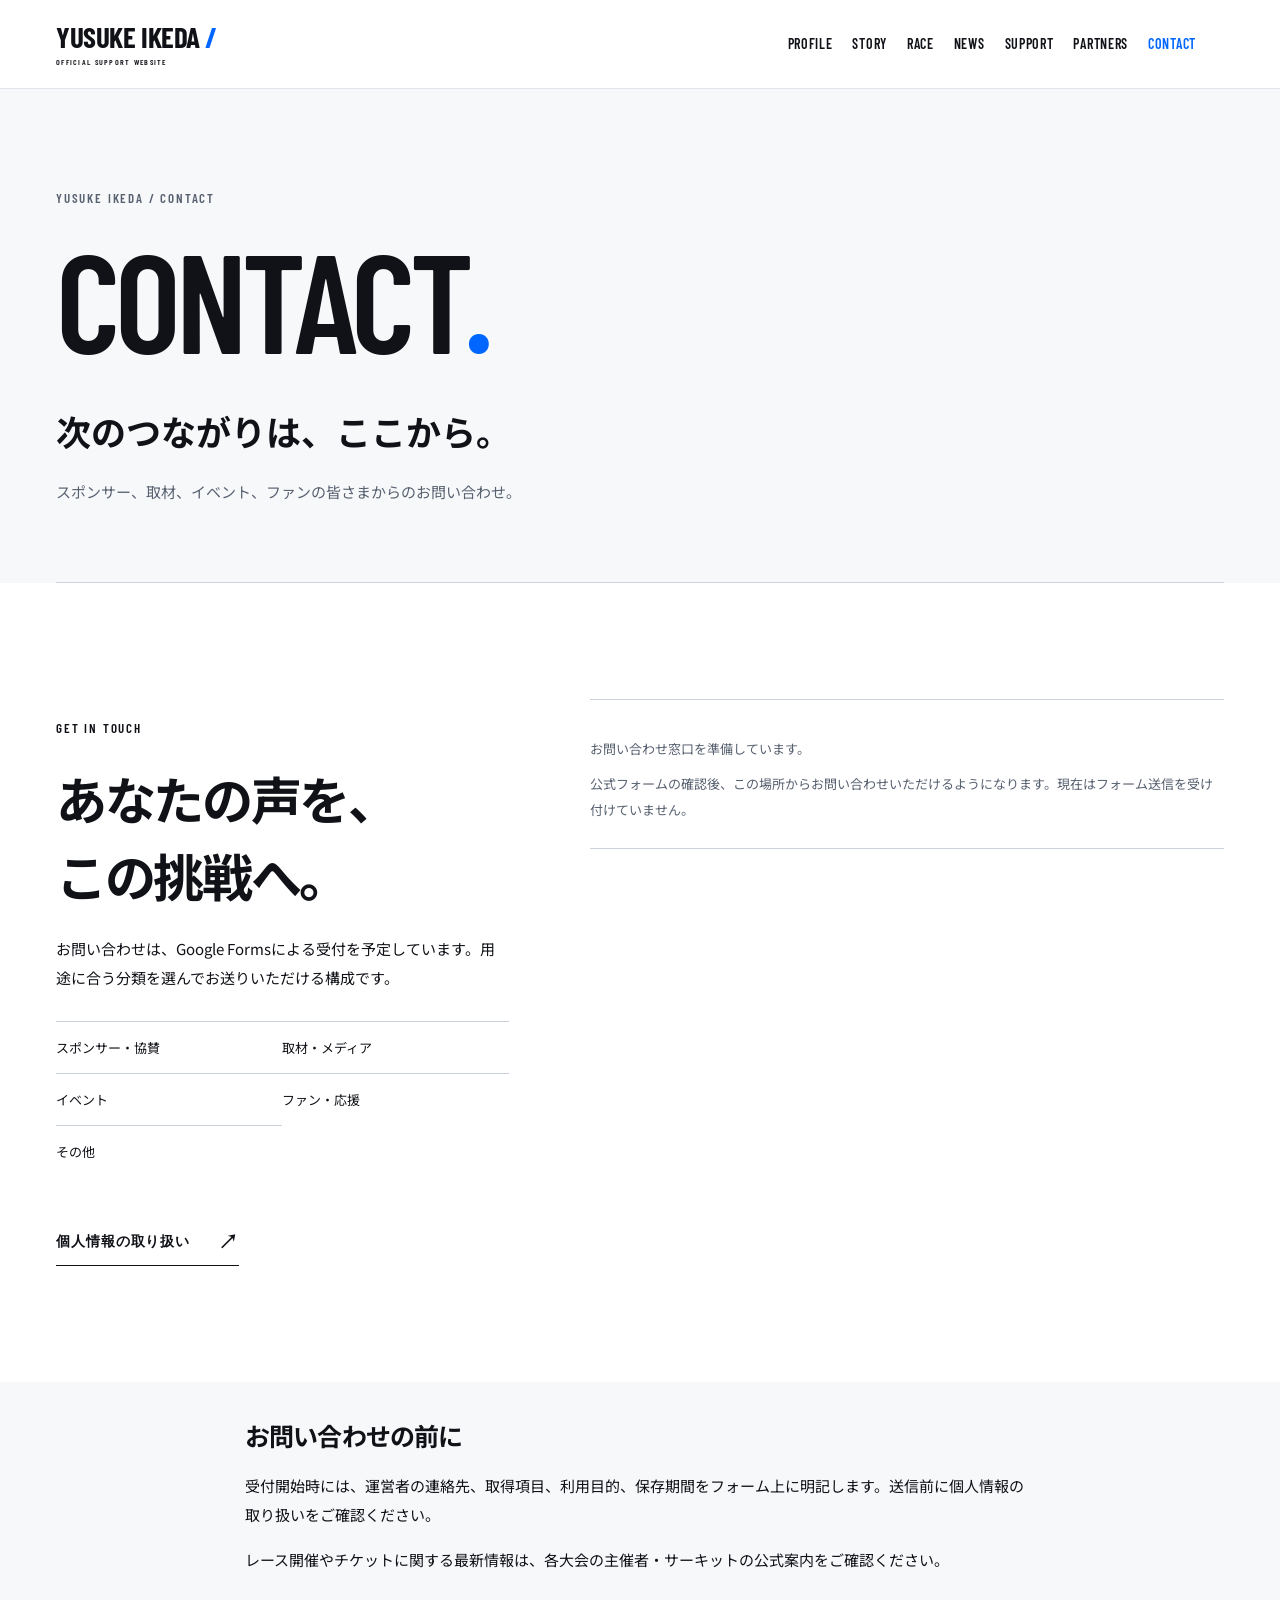
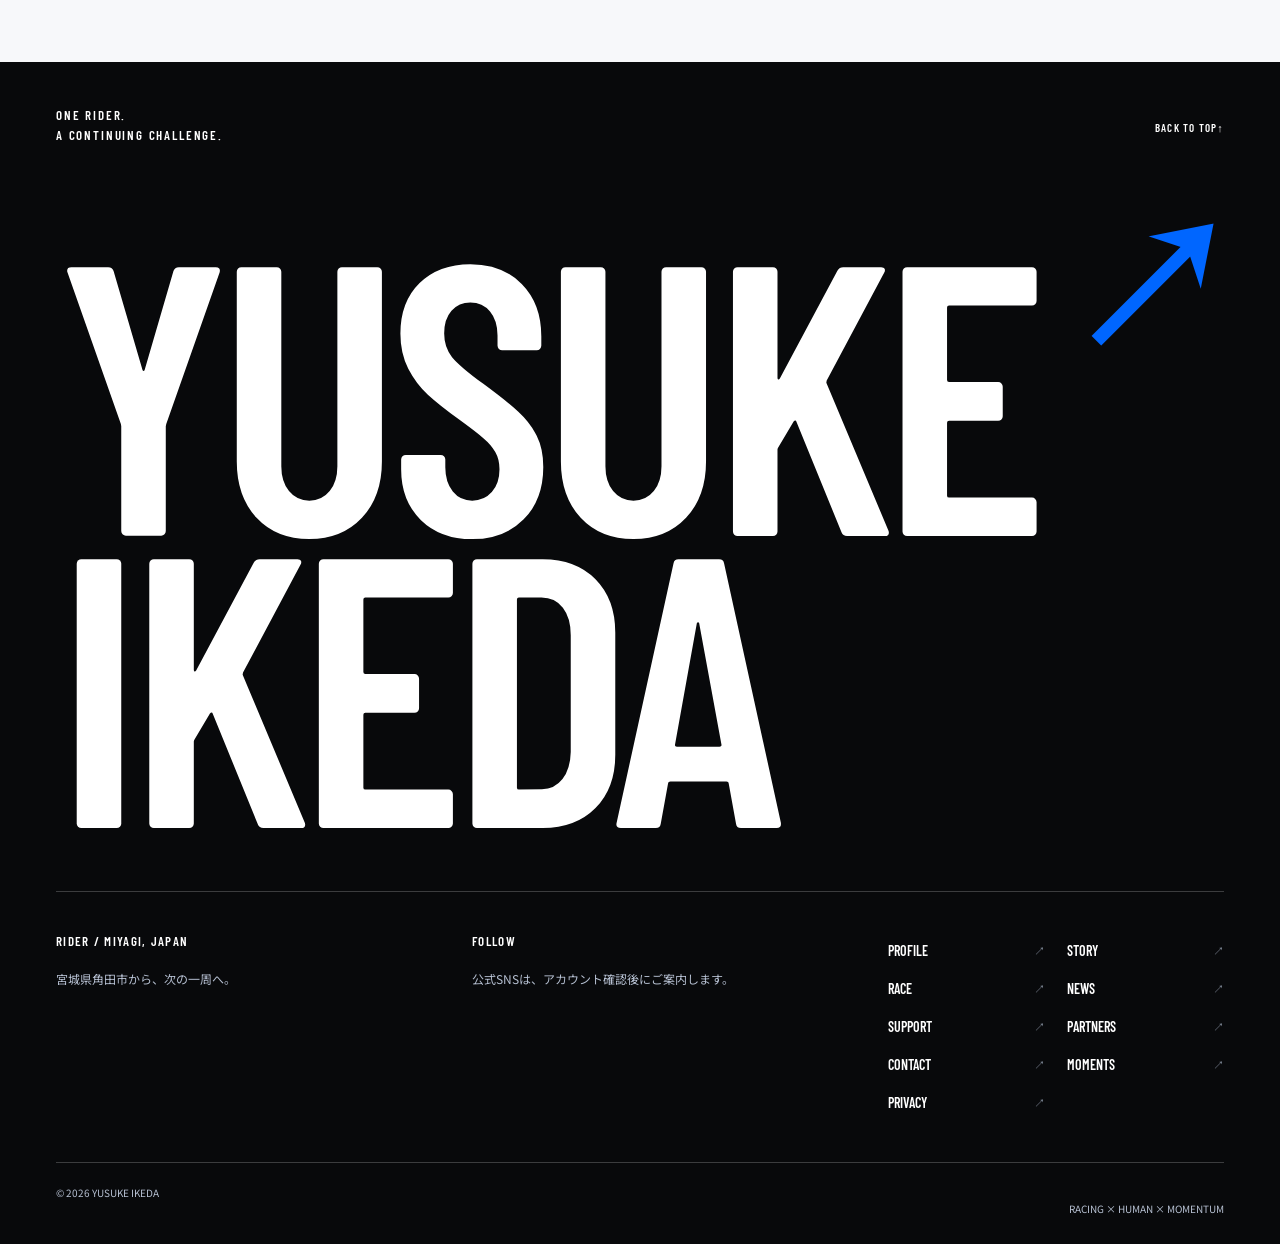
==== commit b675bebe: "Rebuild official support website" ====
--- a/contact.html
+++ b/contact.html
@@ -1,27 +1,28 @@
 <!doctype html>
-
 <html lang="ja">
   <head>
-    <meta charset="UTF-8" />
+    <meta charset="utf-8" />
     <meta name="viewport" content="width=device-width, initial-scale=1" />
     <meta
       http-equiv="Content-Security-Policy"
-      content="default-src 'none'; script-src 'self'; style-src 'self'; img-src 'self'; font-src 'self'; connect-src 'none'; object-src 'none'; base-uri 'none'; form-action 'none'; upgrade-insecure-requests"
+      content="default-src 'none'; script-src 'self' 'sha256-mEUYtc9KZvQAPeSixrv26Q7bOTRby1bSutZ86uTGalE='; style-src 'self'; img-src 'self'; font-src 'self'; connect-src 'self'; frame-src https://docs.google.com; object-src 'none'; base-uri 'none'; form-action 'none'"
     />
     <meta name="referrer" content="strict-origin-when-cross-origin" />
-    <title>お問い合わせ | 池田優介 YUSUKE IKEDA</title>
+    <meta name="theme-color" content="#0066ff" />
+
+    <title>お問い合わせ | 池田優介</title>
     <meta
       name="description"
-      content="池田優介のスポンサー、取材、イベント出演、個人の応援についてのお問い合わせ。"
+      content="スポンサー、取材、イベント、ファンの皆さまへ。池田優介へのお問い合わせ窓口のご案内。"
     />
     <link rel="canonical" href="https://yusukeracing.github.io/contact.html" />
     <meta property="og:type" content="website" />
     <meta property="og:locale" content="ja_JP" />
     <meta property="og:site_name" content="YUSUKE IKEDA" />
-    <meta property="og:title" content="お問い合わせ | 池田優介 YUSUKE IKEDA" />
+    <meta property="og:title" content="お問い合わせ | 池田優介" />
     <meta
       property="og:description"
-      content="池田優介のスポンサー、取材、イベント出演、個人の応援についてのお問い合わせ。"
+      content="スポンサー、取材、イベント、ファンの皆さまへ。池田優介へのお問い合わせ窓口のご案内。"
     />
     <meta
       property="og:url"
@@ -29,243 +30,229 @@
     />
     <meta
       property="og:image"
-      content="https://yusukeracing.github.io/images/ogp.jpg"
-    />
+      content="https://yusukeracing.github.io/images/ogp.png"
+    />
+    <meta property="og:image:width" content="1200" />
+    <meta property="og:image:height" content="630" />
     <meta
       property="og:image:alt"
-      content="YUSUKE IKEDA / ALL JAPAN ROAD RACE。背景はイメージビジュアルです。"
+      content="YUSUKE IKEDA — 挑戦は、まだ途中だ。"
     />
     <meta name="twitter:card" content="summary_large_image" />
-    <meta name="theme-color" content="#050505" />
-    <link rel="icon" type="image/svg+xml" href="assets/icons/favicon.svg" />
-    <link rel="stylesheet" href="css/fonts.css" />
-    <link rel="stylesheet" href="css/style.css" />
-    <script type="module" src="js/main.js"></script>
+    <link rel="icon" href="assets/icons/favicon.svg" type="image/svg+xml" />
+    <link rel="manifest" href="manifest.webmanifest" />
+    <link
+      rel="stylesheet"
+      href="css/fonts.css" integrity="sha384-M4FCCUMuwqMFpcg2qVveGREN0DG2mDney9oqWV2HavNT6iIV7Q2JhZehqtFm385J" crossorigin="anonymous">
+    <link
+      rel="stylesheet"
+      href="css/style.css" integrity="sha384-WNfUIK4I7iUoinzLm3R4uUtMIglf1hgsyBEQRDjJHtcSNhbGIQCCKJo7SyUWSXtl" crossorigin="anonymous">
+    <script type="application/ld+json" id="page-schema">
+      {
+        "@context": "https://schema.org",
+        "@graph": [
+          {
+            "@type": "WebSite",
+            "@id": "https://yusukeracing.github.io/#website",
+            "name": "YUSUKE IKEDA Official Support Website",
+            "url": "https://yusukeracing.github.io/",
+            "inLanguage": "ja"
+          },
+          {
+            "@type": "WebPage",
+            "@id": "https://yusukeracing.github.io/contact.html#webpage",
+            "name": "お問い合わせ | 池田優介",
+            "url": "https://yusukeracing.github.io/contact.html",
+            "inLanguage": "ja",
+            "isPartOf": {
+              "@id": "https://yusukeracing.github.io/#website"
+            }
+          },
+          {
+            "@type": "BreadcrumbList",
+            "itemListElement": [
+              {
+                "@type": "ListItem",
+                "position": 1,
+                "name": "HOME",
+                "item": "https://yusukeracing.github.io/"
+              },
+              {
+                "@type": "ListItem",
+                "position": 2,
+                "name": "お問い合わせ",
+                "item": "https://yusukeracing.github.io/contact.html"
+              }
+            ]
+          }
+        ]
+      }
+    </script>
+    <script
+      type="module"
+      src="js/main.js" integrity="sha384-cQ9y4y1orejxgtLsnfwsRut2rXqWlIi4MG6sSlUP4Z4KmhRB/ctcbtIbIeBwlf97" crossorigin="anonymous"></script>
   </head>
-
   <body data-page="contact">
     <a class="skip-link" href="#main">本文へスキップ</a>
+    <!-- HEADER -->
     <header class="site-header">
-      <div class="header-inner">
-        <a class="brand" href="index.html"
-          ><span class="brand-symbol" aria-hidden="true">Y<span>/</span>I</span
-          ><span class="brand-type"
-            >YUSUKE IKEDA<small>OFFICIAL SUPPORT WEBSITE</small></span
-          ><span class="sr-only">ホーム</span></a
-        ><button
-          class="menu-toggle"
-          type="button"
-          aria-expanded="false"
-          aria-controls="primary-nav"
+      <div class="header-inner container">
+        <a class="brand" href="index.html" aria-label="YUSUKE IKEDA ホーム"
+          ><span class="brand-name"
+            >YUSUKE IKEDA<span class="brand-slash" aria-hidden="true"
+              >/</span
+            ></span
+          ><span class="brand-caption">OFFICIAL SUPPORT WEBSITE</span></a
         >
-          <span class="menu-lines" aria-hidden="true"></span
-          ><span class="menu-text">MENU</span>
-        </button>
         <nav
           class="primary-nav"
-          id="primary-nav"
+          id="site-nav"
           aria-label="メインナビゲーション"
         >
-          <a href="index.html">HOME</a><a href="profile.html">PROFILE</a
-          ><a href="race.html">RACE</a><a href="sponsor.html">SPONSOR</a
-          ><a href="support.html">SUPPORT</a><a href="news.html">NEWS</a
-          ><a href="contact.html" aria-current="page">CONTACT</a>
+          <a class="nav-link" href="profile.html"
+            >PROFILE<span aria-hidden="true">↗</span></a
+          ><a class="nav-link" href="story.html"
+            >STORY<span aria-hidden="true">↗</span></a
+          ><a class="nav-link" href="race.html"
+            >RACE<span aria-hidden="true">↗</span></a
+          ><a class="nav-link" href="news.html"
+            >NEWS<span aria-hidden="true">↗</span></a
+          ><a class="nav-link" href="support.html"
+            >SUPPORT<span aria-hidden="true">↗</span></a
+          ><a class="nav-link" href="sponsor.html"
+            >PARTNERS<span aria-hidden="true">↗</span></a
+          ><a class="nav-link" href="contact.html" aria-current="page"
+            >CONTACT<span aria-hidden="true">↗</span></a
+          >
         </nav>
+        <div class="header-tools">
+          <div
+            class="social-links compact"
+            data-social
+            data-social-compact
+            aria-label="公式SNS"
+          ></div>
+          <button
+            class="menu-toggle"
+            type="button"
+            data-menu-toggle
+            aria-controls="site-nav"
+            aria-expanded="false"
+          >
+            <span>MENU</span
+            ><span class="menu-toggle-symbol" aria-hidden="true">＋</span>
+          </button>
+        </div>
       </div>
     </header>
-
-    <main id="main">
-      <section class="page-hero">
-        <div class="container">
-          <nav class="breadcrumb" aria-label="パンくず">
-            <a href="index.html">HOME</a><span aria-hidden="true">/</span
-            ><span>お問い合わせ</span>
-          </nav>
-          <p class="eyebrow">
-            YUSUKE IKEDA / LET’S TALK ABOUT THE NEXT CHAPTER
-          </p>
-          <h1 class="display">CONTACT<span class="title-dot">.</span></h1>
-          <p class="page-lead">
-            スポンサー、取材、応援。お気軽にご相談ください。
-          </p>
-        </div>
-        <span class="hero-coordinate" aria-hidden="true"
-          >JAPAN / MOTORSPORT</span
-        >
+    <main id="main" tabindex="-1">
+      <section class="page-hero container">
+        <p class="page-label">YUSUKE IKEDA / CONTACT</p>
+        <h1 class="page-title">CONTACT<span class="accent-dot">.</span></h1>
+        <p class="page-lead">次のつながりは、ここから。</p>
+        <p class="page-description">
+          スポンサー、取材、イベント、ファンの皆さまからのお問い合わせ。
+        </p>
       </section>
-
-      <section class="section">
+      <!-- CONTACT / GOOGLE FORMS -->
+      <section class="section theme-white">
         <div class="container contact-layout">
-          <aside>
+          <div>
             <p class="eyebrow">GET IN TOUCH</p>
-            <h2 class="jp-heading">挑戦の続きを、<br />一緒に。</h2>
-            <p class="body-copy">
-              お問い合わせ内容を選び、必要事項をご入力ください。
+            <h2 class="section-title">あなたの声を、<br />この挑戦へ。</h2>
+            <p>
+              お問い合わせは、Google
+              Formsによる受付を予定しています。用途に合う分類を選んでお送りいただける構成です。
             </p>
-            <div class="contact-note">
-              <span class="status"><i></i> お問い合わせ方法</span>
-              <p data-contact-availability>
-                連絡先は準備中です。入力内容の確認はできますが、現時点では送信できません。
-              </p>
+            <ul class="contact-types" data-contact-categories>
+              <li>スポンサー・協賛</li>
+              <li>取材・メディア</li>
+              <li>イベント</li>
+              <li>ファン・応援</li>
+              <li>その他</li>
+            </ul>
+            <a class="text-link" href="privacy.html"
+              >個人情報の取り扱い<span aria-hidden="true">↗</span></a
+            >
+          </div>
+          <div class="contact-form-slot" data-contact>
+            <div class="notice">
+              <p class="notice-title">お問い合わせ窓口を準備しています。</p>
               <p>
-                このフォームはサーバーに情報を送信・保存しません。連絡先登録後は、ご利用のメールアプリで下書きを作成します。
+                公式フォームの確認後、この場所からお問い合わせいただけるようになります。現在はフォーム送信を受け付けていません。
               </p>
             </div>
-          </aside>
-
-          <div>
-            <form id="contact-form">
-              <div class="form-grid">
-                <div class="form-field">
-                  <label for="name">お名前 <span>必須</span></label
-                  ><input
-                    id="name"
-                    name="name"
-                    autocomplete="name"
-                    maxlength="100"
-                    required
-                  />
-                </div>
-
-                <div class="form-field">
-                  <label for="company">会社名 <small>任意</small></label
-                  ><input
-                    id="company"
-                    name="company"
-                    autocomplete="organization"
-                    maxlength="150"
-                  />
-                </div>
-
-                <div class="form-field">
-                  <label for="email">メールアドレス <span>必須</span></label
-                  ><input
-                    id="email"
-                    name="email"
-                    type="email"
-                    autocomplete="email"
-                    maxlength="254"
-                    required
-                  />
-                </div>
-
-                <div class="form-field">
-                  <label for="phone">電話番号 <small>任意</small></label
-                  ><input
-                    id="phone"
-                    name="phone"
-                    type="tel"
-                    autocomplete="tel"
-                    maxlength="30"
-                  />
-                </div>
-
-                <div class="form-field full">
-                  <label for="type">お問い合わせ内容 <span>必須</span></label
-                  ><select id="type" name="type" required>
-                    <option value="">選択してください</option>
-                    <option value="sponsor">スポンサーについて</option>
-                    <option value="media">取材について</option>
-                    <option value="event">イベント出演</option>
-                    <option value="support">応援について</option>
-                    <option value="other">その他</option>
-                  </select>
-                </div>
-
-                <div class="form-field full">
-                  <label for="message">お問い合わせ本文 <span>必須</span></label
-                  ><textarea
-                    id="message"
-                    name="message"
-                    rows="7"
-                    minlength="10"
-                    maxlength="3000"
-                    required
-                    placeholder="ご相談の内容をお聞かせください。"
-                  ></textarea>
-                </div>
-              </div>
-
-              <details class="privacy">
-                <summary>個人情報の取り扱いについて</summary>
-                <p>
-                  入力情報はブラウザ内で確認用に処理します。このサイトからサーバーへの送信やブラウザへの永続保存は行いません。メール作成後の送信は、ご利用のメールサービスを通じて行われます。
-                </p>
-                <p>
-                  お問い合わせ先へ届いた個人情報は、返信・ご相談への対応に使用する方針です。公開前に運営者が連絡先と正式な個人情報取扱方針を確認してください。
-                </p>
-                <p>
-                  メール本文にパスワード、決済情報などの機密情報は記入しないでください。
-                </p>
-              </details>
-              <label class="checkbox-label"
-                ><input type="checkbox" name="consent" required /><span
-                  >個人情報の取り扱いを確認し、同意します。</span
-                ></label
-              ><button class="button button-primary" type="submit">
-                <span>入力内容を確認する</span
-                ><span aria-hidden="true">↗</span>
-              </button>
-              <p class="content-note">
-                メールアプリでの送信が完了するまでは、お問い合わせは届きません。
-              </p>
-            </form>
-
-            <section
-              class="contact-confirmation"
-              data-contact-confirmation
-              hidden
-              aria-label="お問い合わせ内容の確認"
-            >
-              <h2>入力内容の確認</h2>
-              <dl data-contact-summary></dl>
-              <p role="status" data-contact-status></p>
-              <a class="button button-primary" data-compose-mail hidden
-                >メールアプリで下書きを作成 ↗</a
-              ><button
-                type="button"
-                class="button button-outline"
-                data-edit-contact
-              >
-                入力内容を編集する
-              </button>
-            </section>
-          </div>
+          </div>
+        </div>
+      </section>
+      <section class="section section--compact theme-off">
+        <div class="container content-prose">
+          <h2>お問い合わせの前に</h2>
+          <p>
+            受付開始時には、運営者の連絡先、取得項目、利用目的、保存期間をフォーム上に明記します。送信前に個人情報の取り扱いをご確認ください。
+          </p>
+          <p>
+            レース開催やチケットに関する最新情報は、各大会の主催者・サーキットの公式案内をご確認ください。
+          </p>
         </div>
       </section>
     </main>
-
+    <!-- FOOTER -->
     <footer class="site-footer">
-      <div class="container footer-top">
-        <a class="brand footer-brand" href="index.html"
-          ><span class="brand-symbol" aria-hidden="true">Y<span>/</span>I</span
-          ><span class="brand-type"
-            >YUSUKE IKEDA<small>ONE RIDER. A CONTINUING CHALLENGE.</small></span
-          ></a
+      <div class="container">
+        <div class="footer-top">
+          <p class="eyebrow">ONE RIDER.<br />A CONTINUING CHALLENGE.</p>
+          <a class="back-top" href="#main"
+            >BACK TO TOP <span aria-hidden="true">↑</span></a
+          >
+        </div>
+        <a
+          class="footer-wordmark"
+          href="index.html"
+          aria-label="YUSUKE IKEDA ホーム"
+          >YUSUKE<br />IKEDA<span aria-hidden="true">↗</span></a
         >
-        <nav class="footer-nav" aria-label="フッターナビゲーション">
-          <a href="index.html">HOME</a><a href="profile.html">PROFILE</a
-          ><a href="race.html">RACE</a><a href="sponsor.html">SPONSOR</a
-          ><a href="support.html">SUPPORT</a><a href="news.html">NEWS</a
-          ><a href="contact.html" aria-current="page">CONTACT</a>
-        </nav>
-
-        <div class="footer-social" data-social-links></div>
-      </div>
-
-      <div class="container footer-bottom">
-        <p>
-          © <span data-current-year>2026</span> YUSUKE IKEDA SUPPORT PROJECT
-        </p>
-        <span>MIYAGI, JAPAN / ALL JAPAN ROAD RACE</span
-        ><a href="contact.html">お問い合わせ・個人情報の取り扱い ↗</a>
+        <div class="footer-grid">
+          <div>
+            <p class="footer-label">RIDER / MIYAGI, JAPAN</p>
+            <p>宮城県角田市から、次の一周へ。</p>
+          </div>
+          <div>
+            <p class="footer-label">FOLLOW</p>
+            <div class="social-links" data-social aria-label="公式SNS"></div>
+          </div>
+          <nav class="footer-nav" aria-label="フッターナビゲーション">
+            <a class="footer-nav-link" href="profile.html"
+              >PROFILE<span aria-hidden="true">↗</span></a
+            ><a class="footer-nav-link" href="story.html"
+              >STORY<span aria-hidden="true">↗</span></a
+            ><a class="footer-nav-link" href="race.html"
+              >RACE<span aria-hidden="true">↗</span></a
+            ><a class="footer-nav-link" href="news.html"
+              >NEWS<span aria-hidden="true">↗</span></a
+            ><a class="footer-nav-link" href="support.html"
+              >SUPPORT<span aria-hidden="true">↗</span></a
+            ><a class="footer-nav-link" href="sponsor.html"
+              >PARTNERS<span aria-hidden="true">↗</span></a
+            ><a class="footer-nav-link" href="contact.html"
+              >CONTACT<span aria-hidden="true">↗</span></a
+            ><a class="footer-nav-link" href="gallery.html"
+              >MOMENTS<span aria-hidden="true">↗</span></a
+            ><a class="footer-nav-link" href="privacy.html"
+              >PRIVACY<span aria-hidden="true">↗</span></a
+            >
+          </nav>
+        </div>
+        <div class="footer-meta">
+          <p>© <span data-year>2026</span> YUSUKE IKEDA</p>
+          <p>RACING × HUMAN × MOMENTUM</p>
+        </div>
       </div>
     </footer>
     <noscript
-      ><p class="noscript-note">
-        写真の自動切替や追加の戦績表示にはJavaScriptが必要です。2025年は筑波・SUGO
-        ST600（NAT）年間ランキング1位。プロフィールとページ間の移動はそのままご利用いただけます。
-      </p></noscript
+      ><div class="noscript-notice">
+        JavaScriptが無効なため、最新ニュース・レース情報は読み込めません。プロフィールや応援のご案内、各ページへの移動はご利用いただけます。
+      </div></noscript
     >
   </body>
 </html>
--- a/css/fonts.css
+++ b/css/fonts.css
@@ -1,2438 +1,1240 @@
-/* Local fonts: see assets/fonts/Barlow-OFL.txt and Noto-OFL.txt. No third-party font requests. */
-@font-face {
-  font-family: "Barlow Condensed";
-  font-style: normal;
+/* Locally hosted fonts. Barlow Condensed / Noto Sans JP: SIL Open Font License 1.1.
+   Download sources and npm SHA-512 integrity recorded in assets/fonts/SOURCES.json.
+   Japanese Unicode ranges keep browser downloads limited to glyphs actually used. */
+
+/* LATIN / BRAND TYPE — 600 */
+@font-face {
+  font-family: 'Barlow Condensed';
+  font-style: normal;
+  font-display: swap;
   font-weight: 600;
-  font-display: swap;
-  src: url("../assets/fonts/barlow-condensed-latin-600.woff2") format("woff2");
-}
-@font-face {
-  font-family: "Barlow Condensed";
-  font-style: normal;
+  src: url('../assets/fonts/barlow-condensed-latin-600-normal.woff2') format('woff2');
+}
+
+/* LATIN / BRAND TYPE — 700 */
+@font-face {
+  font-family: 'Barlow Condensed';
+  font-style: normal;
+  font-display: swap;
   font-weight: 700;
-  font-display: swap;
-  src: url("../assets/fonts/barlow-condensed-latin-700.woff2") format("woff2");
-}
-
-/* noto-sans-jp-[0]-400-normal */
-@font-face {
-  font-family: "Noto Sans JP";
-  font-style: normal;
-  font-display: swap;
-  font-weight: 400;
-  src: url(../assets/fonts/noto-sans-jp-0-400-normal.woff2) format("woff2");
-  unicode-range:
-    U+25ee8, U+25f23, U+25f5c, U+25fd4, U+25fe0, U+25ffb, U+2600c, U+26017,
-    U+26060, U+260ed, U+26222, U+2626a, U+26270, U+26286, U+2634c, U+26402,
-    U+2667e, U+266b0, U+2671d, U+268dd, U+268ea, U+26951, U+2696f, U+26999,
-    U+269dd, U+26a1e, U+26a58, U+26a8c, U+26ab7, U+26aff, U+26c29, U+26c73,
-    U+26c9e, U+26cdd, U+26e40, U+26e65, U+26f94, U+26ff6-26ff8, U+270f4,
-    U+2710d, U+27139, U+273da-273db, U+273fe, U+27410, U+27449, U+27614-27615,
-    U+27631, U+27684, U+27693, U+2770e, U+27723, U+27752, U+278b2, U+27985,
-    U+279b4, U+27a84, U+27bb3, U+27bbe, U+27bc7, U+27c3c, U+27cb8, U+27d73,
-    U+27da0, U+27e10, U+27eaf, U+27fb7, U+2808a, U+280bb, U+28277, U+28282,
-    U+282f3, U+283cd, U+2840c, U+28455, U+284dc, U+2856b, U+285c8-285c9,
-    U+286d7, U+286fa, U+28946, U+28949, U+2896b, U+28987-28988, U+289ba-289bb,
-    U+28a1e, U+28a29, U+28a43, U+28a71, U+28a99, U+28acd, U+28add, U+28ae4,
-    U+28bc1, U+28bef, U+28cdd, U+28d10, U+28d71, U+28dfb, U+28e0f, U+28e17,
-    U+28e1f, U+28e36, U+28e89, U+28eeb, U+28ef6, U+28f32, U+28ff8, U+292a0,
-    U+292b1, U+29490, U+295cf, U+2967f, U+296f0, U+29719, U+29750, U+29810,
-    U+298c6, U+29a72, U+29d4b, U+29ddb, U+29e15, U+29e3d, U+29e49, U+29e8a,
-    U+29ec4, U+29edb, U+29ee9, U+29fce, U+29fd7, U+2a01a, U+2a02f, U+2a082,
-    U+2a0f9, U+2a190, U+2a2b2, U+2a38c, U+2a437, U+2a5f1, U+2a602, U+2a61a,
-    U+2a6b2, U+2a9e6, U+2b746, U+2b751, U+2b753, U+2b75a, U+2b75c, U+2b765,
-    U+2b776-2b777, U+2b77c, U+2b782, U+2b789, U+2b78b, U+2b78e, U+2b794,
-    U+2b7ac, U+2b7af, U+2b7bd, U+2b7c9, U+2b7cf, U+2b7d2, U+2b7d8, U+2b7f0,
-    U+2b80d, U+2b817, U+2b81a, U+2d544, U+2e278, U+2e569, U+2e6ea, U+2f804,
-    U+2f80f, U+2f815, U+2f818, U+2f81a, U+2f822, U+2f828, U+2f82c, U+2f833,
-    U+2f83f, U+2f846, U+2f852, U+2f862, U+2f86d, U+2f873, U+2f877, U+2f884,
-    U+2f899-2f89a, U+2f8a6, U+2f8ac, U+2f8b2, U+2f8b6, U+2f8d3, U+2f8db-2f8dc,
-    U+2f8e1, U+2f8e5, U+2f8ea, U+2f8ed, U+2f8fc, U+2f903, U+2f90b, U+2f90f,
-    U+2f91a, U+2f920-2f921, U+2f945, U+2f947, U+2f96c, U+2f995, U+2f9d0,
-    U+2f9de-2f9df, U+2f9f4;
-}
-
-/* noto-sans-jp-[1]-400-normal */
-@font-face {
-  font-family: "Noto Sans JP";
-  font-style: normal;
-  font-display: swap;
-  font-weight: 400;
-  src: url(../assets/fonts/noto-sans-jp-1-400-normal.woff2) format("woff2");
-  unicode-range:
-    U+1f235-1f23b, U+1f240-1f248, U+1f250-1f251, U+2000b, U+20089-2008a,
-    U+200a2, U+200a4, U+200b0, U+200f5, U+20158, U+201a2, U+20213, U+2032b,
-    U+20371, U+20381, U+203f9, U+2044a, U+20509, U+2053f, U+205b1, U+205d6,
-    U+20611, U+20628, U+206ec, U+2074f, U+207c8, U+20807, U+2083a, U+208b9,
-    U+2090e, U+2097c, U+20984, U+2099d, U+20a64, U+20ad3, U+20b1d, U+20b9f,
-    U+20bb7, U+20d45, U+20d58, U+20de1, U+20e64, U+20e6d, U+20e95, U+20f5f,
-    U+21201, U+2123d, U+21255, U+21274, U+2127b, U+212d7, U+212e4, U+212fd,
-    U+2131b, U+21336, U+21344, U+213c4, U+2146d-2146e, U+215d7, U+21647,
-    U+216b4, U+21706, U+21742, U+218bd, U+219c3, U+21a1a, U+21c56, U+21d2d,
-    U+21d45, U+21d62, U+21d78, U+21d92, U+21d9c, U+21da1, U+21db7, U+21de0,
-    U+21e33-21e34, U+21f1e, U+21f76, U+21ffa, U+2217b, U+22218, U+2231e,
-    U+223ad, U+22609, U+226f3, U+2285b, U+228ab, U+2298f, U+22ab8, U+22b46,
-    U+22b4f-22b50, U+22ba6, U+22c1d, U+22c24, U+22de1, U+22e42, U+22feb,
-    U+231b6, U+231c3-231c4, U+231f5, U+23372, U+233cc, U+233d0, U+233d2-233d3,
-    U+233d5, U+233da, U+233df, U+233e4, U+233fe, U+2344a-2344b, U+23451,
-    U+23465, U+234e4, U+2355a, U+23594, U+235c4, U+23638-2363a, U+23647,
-    U+2370c, U+2371c, U+2373f, U+23763-23764, U+237e7, U+237f1, U+237ff,
-    U+23824, U+2383d, U+23a98, U+23c7f, U+23cbe, U+23cfe, U+23d00, U+23d0e,
-    U+23d40, U+23dd3, U+23df9-23dfa, U+23f7e, U+2404b, U+24096, U+24103,
-    U+241c6, U+241fe, U+242ee, U+243bc, U+243d0, U+24629, U+246a5, U+247f1,
-    U+24896, U+248e9, U+24a4d, U+24b56, U+24b6f, U+24c16, U+24d14, U+24e04,
-    U+24e0e, U+24e37, U+24e6a, U+24e8b, U+24ff2, U+2504a, U+25055, U+25122,
-    U+251a9, U+251cd, U+251e5, U+2521e, U+2524c, U+2542e, U+2548e, U+254d9,
-    U+2550e, U+255a7, U+2567f, U+25771, U+257a9, U+257b4, U+25874, U+259c4,
-    U+259cc, U+259d4, U+25ad7, U+25ae3-25ae4, U+25af1, U+25bb2, U+25c4b,
-    U+25c64, U+25da1, U+25e2e, U+25e56, U+25e62, U+25e65, U+25ec2, U+25ed8;
-}
-
-/* noto-sans-jp-[2]-400-normal */
-@font-face {
-  font-family: "Noto Sans JP";
-  font-style: normal;
-  font-display: swap;
-  font-weight: 400;
-  src: url(../assets/fonts/noto-sans-jp-2-400-normal.woff2) format("woff2");
-  unicode-range:
-    U+ffd7, U+ffda-ffdc, U+ffe0-ffe2, U+ffe4, U+ffe6, U+ffe8-ffee,
-    U+1f100-1f10c, U+1f110-1f16c, U+1f170-1f1ac, U+1f200-1f202, U+1f210-1f234;
-}
-
-/* noto-sans-jp-[3]-400-normal */
-@font-face {
-  font-family: "Noto Sans JP";
-  font-style: normal;
-  font-display: swap;
-  font-weight: 400;
-  src: url(../assets/fonts/noto-sans-jp-3-400-normal.woff2) format("woff2");
-  unicode-range:
-    U+fa10, U+fa12-fa6d, U+fb00-fb04, U+fe10-fe19, U+fe30-fe42, U+fe44-fe52,
-    U+fe54-fe66, U+fe68-fe6b, U+ff02, U+ff04, U+ff07, U+ff51, U+ff5b, U+ff5d,
-    U+ff5f-ff60, U+ff66, U+ff69, U+ff87, U+ffa1-ffbe, U+ffc2-ffc7, U+ffca-ffcf,
-    U+ffd2-ffd6;
-}
-
-/* noto-sans-jp-[4]-400-normal */
-@font-face {
-  font-family: "Noto Sans JP";
-  font-style: normal;
-  font-display: swap;
-  font-weight: 400;
-  src: url(../assets/fonts/noto-sans-jp-4-400-normal.woff2) format("woff2");
-  unicode-range: U+f92d-f959, U+f95b-f9f2, U+f9f4-fa0b, U+fa0e-fa0f;
-}
-
-/* noto-sans-jp-[5]-400-normal */
-@font-face {
-  font-family: "Noto Sans JP";
-  font-style: normal;
-  font-display: swap;
-  font-weight: 400;
-  src: url(../assets/fonts/noto-sans-jp-5-400-normal.woff2) format("woff2");
-  unicode-range:
-    U+9e8b-9e8c, U+9e8e-9e8f, U+9e91-9e92, U+9e95-9e96, U+9e98, U+9e9b,
-    U+9e9d-9e9e, U+9ea4-9ea5, U+9ea8-9eaa, U+9eac-9eb0, U+9eb3-9eb5, U+9eb8,
-    U+9ebc-9ebf, U+9ec3, U+9ec6, U+9ec8, U+9ecb-9ecd, U+9ecf-9ed1, U+9ed4-9ed5,
-    U+9ed8, U+9edb-9ee0, U+9ee4-9ee5, U+9ee7-9ee8, U+9eec-9ef2, U+9ef4-9ef9,
-    U+9efb-9eff, U+9f02-9f03, U+9f07-9f09, U+9f0e-9f12, U+9f14-9f17,
-    U+9f19-9f1b, U+9f1f-9f22, U+9f26, U+9f2a-9f2c, U+9f2f, U+9f31-9f32, U+9f34,
-    U+9f37, U+9f39-9f3a, U+9f3c-9f3f, U+9f41, U+9f43-9f47, U+9f4a, U+9f4e-9f50,
-    U+9f52-9f58, U+9f5a, U+9f5d-9f61, U+9f63, U+9f66-9f6a, U+9f6c-9f73,
-    U+9f75-9f77, U+9f7a, U+9f7d, U+9f7f, U+9f8f-9f92, U+9f94-9f97, U+9f99,
-    U+9f9c-9fa3, U+9fa5, U+9fb4, U+9fbc-9fc2, U+9fc4, U+9fc6, U+9fcc,
-    U+f900-f92c;
-}
-
-/* noto-sans-jp-[6]-400-normal */
-@font-face {
-  font-family: "Noto Sans JP";
-  font-style: normal;
-  font-display: swap;
-  font-weight: 400;
-  src: url(../assets/fonts/noto-sans-jp-6-400-normal.woff2) format("woff2");
-  unicode-range:
-    U+9c3e, U+9c41, U+9c43-9c4a, U+9c4e-9c50, U+9c52-9c54, U+9c56, U+9c58,
-    U+9c5a-9c61, U+9c63, U+9c65, U+9c67-9c6b, U+9c6d-9c6e, U+9c70, U+9c72,
-    U+9c75-9c78, U+9c7a-9c7c, U+9ce6-9ce7, U+9ceb-9cec, U+9cf0, U+9cf2,
-    U+9cf6-9cf7, U+9cf9, U+9d02-9d03, U+9d06-9d09, U+9d0b, U+9d0e, U+9d11-9d12,
-    U+9d15, U+9d17-9d18, U+9d1b-9d1f, U+9d23, U+9d26, U+9d2a-9d2c, U+9d2f-9d30,
-    U+9d32-9d34, U+9d3a, U+9d3c-9d3f, U+9d41-9d48, U+9d4a, U+9d50-9d54, U+9d59,
-    U+9d5d-9d65, U+9d69-9d6c, U+9d6f-9d70, U+9d72-9d73, U+9d76-9d77,
-    U+9d7a-9d7c, U+9d7e, U+9d83-9d84, U+9d86-9d87, U+9d89-9d8a, U+9d8d-9d8e,
-    U+9d92-9d93, U+9d95-9d9a, U+9da1, U+9da4, U+9da9-9dac, U+9dae, U+9db1-9db2,
-    U+9db5, U+9db8-9dbd, U+9dbf-9dc4, U+9dc6-9dc7, U+9dc9-9dca, U+9dcf,
-    U+9dd3-9dd7, U+9dd9-9dda, U+9dde-9de0, U+9de3, U+9de5-9de7, U+9de9, U+9deb,
-    U+9ded-9df0, U+9df3-9df4, U+9df8, U+9dfd-9dfe, U+9e02, U+9e07, U+9e0a,
-    U+9e0d-9e0e, U+9e10-9e12, U+9e15-9e16, U+9e19-9e1f, U+9e75, U+9e79-9e7d,
-    U+9e80-9e85, U+9e87-9e88;
-}
-
-/* noto-sans-jp-[7]-400-normal */
-@font-face {
-  font-family: "Noto Sans JP";
-  font-style: normal;
-  font-display: swap;
-  font-weight: 400;
-  src: url(../assets/fonts/noto-sans-jp-7-400-normal.woff2) format("woff2");
-  unicode-range:
-    U+9ae5-9ae7, U+9ae9, U+9aeb-9aec, U+9aee-9aef, U+9af1-9af5, U+9af7,
-    U+9af9-9afb, U+9afd, U+9aff-9b06, U+9b08-9b09, U+9b0b-9b0e, U+9b10, U+9b12,
-    U+9b16, U+9b18-9b1d, U+9b1f-9b20, U+9b22-9b23, U+9b25-9b2f, U+9b32-9b35,
-    U+9b37, U+9b39-9b3b, U+9b3d, U+9b43-9b44, U+9b48, U+9b4b-9b4f, U+9b51,
-    U+9b55-9b58, U+9b5b, U+9b5e, U+9b61, U+9b63, U+9b65-9b66, U+9b68,
-    U+9b6a-9b6f, U+9b72-9b79, U+9b7f-9b80, U+9b83-9b87, U+9b89-9b8b, U+9b8d,
-    U+9b8f-9b94, U+9b96-9b97, U+9b9a, U+9b9d-9ba0, U+9ba6-9ba7, U+9ba9-9baa,
-    U+9bac, U+9bb0-9bb2, U+9bb4, U+9bb7-9bb9, U+9bbb-9bbc, U+9bbe-9bc1,
-    U+9bc6-9bc8, U+9bca, U+9bce-9bd2, U+9bd4, U+9bd7-9bd8, U+9bdd, U+9bdf,
-    U+9be1-9be5, U+9be7, U+9bea-9beb, U+9bee-9bf3, U+9bf5, U+9bf7-9bfa, U+9bfd,
-    U+9bff-9c00, U+9c02, U+9c04, U+9c06, U+9c08-9c0d, U+9c0f-9c16, U+9c18-9c1e,
-    U+9c21-9c2a, U+9c2d-9c32, U+9c35-9c37, U+9c39-9c3a, U+9c3d;
-}
-
-/* noto-sans-jp-[8]-400-normal */
-@font-face {
-  font-family: "Noto Sans JP";
-  font-style: normal;
-  font-display: swap;
-  font-weight: 400;
-  src: url(../assets/fonts/noto-sans-jp-8-400-normal.woff2) format("woff2");
-  unicode-range:
-    U+98eb, U+98ed-98ee, U+98f0-98f1, U+98f3, U+98f6, U+9902, U+9907-9909,
-    U+9911-9912, U+9914-9918, U+991a-9922, U+9924, U+9926-9927, U+992b-992c,
-    U+992e, U+9931-9935, U+9939-993e, U+9940-9942, U+9945-9949, U+994b-994e,
-    U+9950-9952, U+9954-9955, U+9958-9959, U+995b-995c, U+995e-9960, U+9963,
-    U+9997-9998, U+999b, U+999d-999f, U+99a3, U+99a5-99a6, U+99a8, U+99ad-99ae,
-    U+99b0-99b2, U+99b5, U+99b9-99ba, U+99bc-99bd, U+99bf, U+99c1, U+99c3,
-    U+99c8-99c9, U+99d1, U+99d3-99d5, U+99d8-99df, U+99e1-99e2, U+99e7,
-    U+99ea-99ee, U+99f0-99f2, U+99f4-99f5, U+99f8-99f9, U+99fb-99fe,
-    U+9a01-9a05, U+9a08, U+9a0a-9a0c, U+9a0f-9a11, U+9a16, U+9a1a, U+9a1e,
-    U+9a20, U+9a22-9a24, U+9a27, U+9a2b, U+9a2d-9a2e, U+9a31, U+9a33,
-    U+9a35-9a38, U+9a3e, U+9a40-9a45, U+9a47, U+9a4a-9a4e, U+9a51-9a52,
-    U+9a54-9a58, U+9a5b, U+9a5d, U+9a5f, U+9a62, U+9a64-9a65, U+9a69-9a6c,
-    U+9aaa, U+9aac-9ab0, U+9ab2, U+9ab4-9ab7, U+9ab9, U+9abb-9ac1, U+9ac3,
-    U+9ac6, U+9ac8, U+9ace-9ad3, U+9ad5-9ad7, U+9adb-9adc, U+9ade-9ae0,
-    U+9ae2-9ae4;
-}
-
-/* noto-sans-jp-[9]-400-normal */
-@font-face {
-  font-family: "Noto Sans JP";
-  font-style: normal;
-  font-display: swap;
-  font-weight: 400;
-  src: url(../assets/fonts/noto-sans-jp-9-400-normal.woff2) format("woff2");
-  unicode-range:
-    U+971d, U+9721-9724, U+9728, U+972a, U+9730-9731, U+9733, U+9736,
-    U+9738-9739, U+973b, U+973d-973e, U+9741-9744, U+9746-974a, U+974d-974f,
-    U+9751, U+9755, U+9757-9758, U+975a-975c, U+9760-9761, U+9763-9764,
-    U+9766-9768, U+976a-976b, U+976e, U+9771, U+9773, U+9776-977d, U+977f-9781,
-    U+9785-9786, U+9789, U+978b, U+978f-9790, U+9795-9797, U+9799-979a, U+979c,
-    U+979e-97a0, U+97a2-97a3, U+97a6, U+97a8, U+97ab-97ac, U+97ae, U+97b1-97b6,
-    U+97b8-97ba, U+97bc, U+97be-97bf, U+97c1, U+97c3-97ce, U+97d0-97d1, U+97d4,
-    U+97d7-97d9, U+97db-97de, U+97e0-97e1, U+97e4, U+97e6, U+97ed-97ef,
-    U+97f1-97f2, U+97f4-97f8, U+97fa, U+9804, U+9807, U+980a, U+980c-980f,
-    U+9814, U+9816-9817, U+9819-981a, U+981c, U+981e, U+9820-9821, U+9823-9826,
-    U+982b, U+982e-9830, U+9832-9835, U+9837, U+9839, U+983d-983e, U+9844,
-    U+9846-9847, U+984a-984b, U+984f, U+9851-9853, U+9856-9857, U+9859-985b,
-    U+9862-9863, U+9865-9866, U+986a-986c, U+986f-9871, U+9873-9875,
-    U+98aa-98ab, U+98ad-98ae, U+98b0-98b1, U+98b4, U+98b6-98b8, U+98ba-98bc,
-    U+98bf, U+98c2-98c8, U+98cb-98cc, U+98ce, U+98dc, U+98de, U+98e0-98e1,
-    U+98e3, U+98e5-98e7, U+98e9-98ea;
-}
-
-/* noto-sans-jp-[10]-400-normal */
-@font-face {
-  font-family: "Noto Sans JP";
-  font-style: normal;
-  font-display: swap;
-  font-weight: 400;
-  src: url(../assets/fonts/noto-sans-jp-10-400-normal.woff2) format("woff2");
-  unicode-range:
-    U+944a, U+944c, U+9452-9453, U+9455, U+9459-945c, U+945e-9463, U+9468,
-    U+946a-946b, U+946d-9472, U+9475, U+9477, U+947c-947f, U+9481, U+9483-9485,
-    U+9578-9579, U+957e-957f, U+9582, U+9584, U+9586-9588, U+958a, U+958c-958f,
-    U+9592, U+9594, U+9596, U+9598-9599, U+959d-95a1, U+95a4, U+95a6-95a9,
-    U+95ab-95ad, U+95b1, U+95b4, U+95b6, U+95b9-95bf, U+95c3, U+95c6,
-    U+95c8-95cd, U+95d0-95d6, U+95d9-95da, U+95dc-95e2, U+95e4-95e6, U+95e8,
-    U+961d-961e, U+9621-9622, U+9624-9626, U+9628, U+962c, U+962e-962f, U+9631,
-    U+9633-9634, U+9637-963a, U+963c-963d, U+9641-9642, U+964b-964c, U+964f,
-    U+9652, U+9654, U+9656-9658, U+965c-965f, U+9661, U+9666, U+966a, U+966c,
-    U+966e, U+9672, U+9674, U+9677, U+967b-967c, U+967e-967f, U+9681-9684,
-    U+9689, U+968b, U+968d, U+9691, U+9695-9698, U+969a, U+969d, U+969f,
-    U+96a4-96aa, U+96ae-96b4, U+96b6, U+96b8-96bb, U+96bd, U+96c1, U+96c9-96cb,
-    U+96cd-96ce, U+96d2, U+96d5-96d6, U+96d8-96da, U+96dc-96df, U+96e9, U+96ef,
-    U+96f1, U+96f9-96fa, U+9702-9706, U+9708-9709, U+970d-970f, U+9711,
-    U+9713-9714, U+9716, U+9719-971b;
-}
-
-/* noto-sans-jp-[11]-400-normal */
-@font-face {
-  font-family: "Noto Sans JP";
-  font-style: normal;
-  font-display: swap;
-  font-weight: 400;
-  src: url(../assets/fonts/noto-sans-jp-11-400-normal.woff2) format("woff2");
-  unicode-range:
-    U+92bc-92bd, U+92bf-92c3, U+92c5-92c8, U+92cb-92d0, U+92d2-92d3, U+92d5,
-    U+92d7-92d9, U+92dc-92dd, U+92df-92e1, U+92e3-92e5, U+92e7-92ea, U+92ec,
-    U+92ee, U+92f0, U+92f2, U+92f7-92fb, U+92ff-9300, U+9302, U+9304, U+9308,
-    U+930d, U+930f-9311, U+9314-9315, U+9318-931a, U+931c-931f, U+9321-9325,
-    U+9327-932b, U+932e, U+9333-9337, U+933a-933b, U+9344, U+9347-934a, U+934d,
-    U+9350-9352, U+9354-9358, U+935a, U+935c, U+935e, U+9360, U+9364-9365,
-    U+9367, U+9369-936d, U+936f-9371, U+9373-9374, U+9376, U+937a, U+937d-9382,
-    U+9388, U+938a-938b, U+938d, U+938f, U+9392, U+9394-9395, U+9397-9398,
-    U+939a-939b, U+939e, U+93a1, U+93a3-93a4, U+93a6, U+93a8-93a9, U+93ab-93ad,
-    U+93b0, U+93b4-93b6, U+93b9-93bb, U+93c1, U+93c3-93cd, U+93d0-93d1, U+93d3,
-    U+93d6-93d9, U+93dc-93df, U+93e2, U+93e4-93e8, U+93f1, U+93f5, U+93f7-93fb,
-    U+93fd, U+9401-9404, U+9407-9409, U+940d-9410, U+9413-9417, U+9419-941a,
-    U+941f, U+9421, U+942b, U+942e-942f, U+9431-9434, U+9436, U+9438,
-    U+943a-943b, U+943d, U+943f, U+9441, U+9443-9445, U+9448;
-}
-
-/* noto-sans-jp-[12]-400-normal */
-@font-face {
-  font-family: "Noto Sans JP";
-  font-style: normal;
-  font-display: swap;
-  font-weight: 400;
-  src: url(../assets/fonts/noto-sans-jp-12-400-normal.woff2) format("woff2");
-  unicode-range:
-    U+9143, U+9146-914c, U+914f, U+9153, U+9156-915b, U+9161, U+9163-9165,
-    U+9167, U+9169, U+916d, U+9172-9174, U+9179-917b, U+9181-9183, U+9185-9187,
-    U+9189-918b, U+918e, U+9191, U+9193-9195, U+9197-9198, U+919e, U+91a1-91a2,
-    U+91a6, U+91a8, U+91aa-91b6, U+91ba-91bd, U+91bf-91c6, U+91c9, U+91cb,
-    U+91d0, U+91d3-91d4, U+91d6-91d7, U+91d9-91db, U+91de-91df, U+91e1,
-    U+91e4-91e6, U+91e9-91ea, U+91ec-91f1, U+91f5-91f7, U+91f9, U+91fb-91fd,
-    U+91ff-9201, U+9204-9207, U+9209-920a, U+920c, U+920e, U+9210-9218,
-    U+921c-921e, U+9223-9226, U+9228-9229, U+922c, U+922e-9230, U+9233,
-    U+9235-923a, U+923c, U+923e-9240, U+9242-9243, U+9245-924b, U+924d-9251,
-    U+9256-925a, U+925c-925e, U+9260-9261, U+9264-9269, U+926e-9270,
-    U+9275-9279, U+927b-927f, U+9288-928a, U+928d-928e, U+9291-9293,
-    U+9295-9297, U+9299, U+929b-929c, U+929f-92a0, U+92a4-92a5, U+92a7-92a8,
-    U+92ab, U+92af, U+92b2-92b3, U+92b6-92bb;
-}
-
-/* noto-sans-jp-[13]-400-normal */
-@font-face {
-  font-family: "Noto Sans JP";
-  font-style: normal;
-  font-display: swap;
-  font-weight: 400;
-  src: url(../assets/fonts/noto-sans-jp-13-400-normal.woff2) format("woff2");
-  unicode-range:
-    U+8f52-8f55, U+8f57-8f58, U+8f5c-8f5e, U+8f61-8f66, U+8f9c-8f9d,
-    U+8f9f-8fa2, U+8fa4-8fa8, U+8fad-8faf, U+8fb4-8fb8, U+8fbe, U+8fc0-8fc2,
-    U+8fc6, U+8fc8, U+8fca-8fcb, U+8fcd, U+8fd0, U+8fd2-8fd3, U+8fd5, U+8fda,
-    U+8fe0, U+8fe2-8fe5, U+8fe8-8fea, U+8fed-8fef, U+8ff1, U+8ff4-8ff6,
-    U+8ff8-8ffb, U+8ffe, U+9002, U+9004-9005, U+9008, U+900b-900e, U+9011,
-    U+9013, U+9015-9016, U+9018, U+901b, U+901e, U+9021, U+9027-902a,
-    U+902c-902d, U+902f, U+9033-9037, U+9039, U+903c, U+903e-903f, U+9041,
-    U+9043-9044, U+9049, U+904c, U+904f-9052, U+9056, U+9058, U+905b-905e,
-    U+9062, U+9066-9068, U+906c, U+906f-9070, U+9072, U+9074, U+9076, U+9079,
-    U+9080-9083, U+9085, U+9087-9088, U+908b-908c, U+908e-9090, U+9095,
-    U+9097-9099, U+909b, U+90a0-90a2, U+90a5, U+90a8, U+90af-90b6, U+90bd-90be,
-    U+90c3-90c5, U+90c7-90c9, U+90cc, U+90d2, U+90d5, U+90d7-90d9, U+90db-90df,
-    U+90e2, U+90e4-90e5, U+90eb, U+90ef-90f0, U+90f2, U+90f4, U+90f6,
-    U+90fe-9100, U+9102, U+9104-9106, U+9108, U+910d, U+9110, U+9112,
-    U+9114-911a, U+911c, U+911e, U+9120, U+9122-9123, U+9125, U+9127, U+9129,
-    U+912d-9132, U+9134, U+9136-9137, U+9139-913a, U+913c-913d;
-}
-
-/* noto-sans-jp-[14]-400-normal */
-@font-face {
-  font-family: "Noto Sans JP";
-  font-style: normal;
-  font-display: swap;
-  font-weight: 400;
-  src: url(../assets/fonts/noto-sans-jp-14-400-normal.woff2) format("woff2");
-  unicode-range:
-    U+8dc0, U+8dc2, U+8dc5-8dc8, U+8dca-8dcc, U+8dce-8dcf, U+8dd1, U+8dd4-8dd7,
-    U+8dd9-8ddb, U+8ddf, U+8de3-8de5, U+8de7, U+8dea-8dec, U+8df0-8df2, U+8df4,
-    U+8dfc-8dfd, U+8dff, U+8e01, U+8e04-8e06, U+8e08-8e09, U+8e0b-8e0c,
-    U+8e10-8e11, U+8e14, U+8e16, U+8e1d-8e23, U+8e26-8e27, U+8e30-8e31,
-    U+8e33-8e39, U+8e3d, U+8e40-8e42, U+8e44, U+8e47-8e50, U+8e54-8e55, U+8e59,
-    U+8e5b-8e64, U+8e69, U+8e6c-8e6d, U+8e6f-8e72, U+8e75-8e77, U+8e79-8e7c,
-    U+8e81-8e85, U+8e89, U+8e8b, U+8e90-8e95, U+8e98-8e9b, U+8e9d-8e9e,
-    U+8ea1-8ea2, U+8ea7, U+8ea9-8eaa, U+8eac-8eb1, U+8eb3, U+8eb5-8eb6,
-    U+8eba-8ebb, U+8ebe, U+8ec0-8ec1, U+8ec3-8ec8, U+8ecb, U+8ecf, U+8ed1,
-    U+8ed4, U+8edb-8edc, U+8ee3, U+8ee8, U+8eeb, U+8eed-8eee, U+8ef0-8ef1,
-    U+8ef7, U+8ef9-8efc, U+8efe, U+8f00, U+8f02, U+8f05, U+8f07-8f08, U+8f0a,
-    U+8f0f-8f10, U+8f12-8f13, U+8f15-8f19, U+8f1b-8f1c, U+8f1e-8f21, U+8f23,
-    U+8f25-8f28, U+8f2b-8f2f, U+8f33-8f37, U+8f39-8f3b, U+8f3e, U+8f40-8f43,
-    U+8f45-8f47, U+8f49-8f4a, U+8f4c-8f4f, U+8f51;
-}
-
-/* noto-sans-jp-[15]-400-normal */
-@font-face {
-  font-family: "Noto Sans JP";
-  font-style: normal;
-  font-display: swap;
-  font-weight: 400;
-  src: url(../assets/fonts/noto-sans-jp-15-400-normal.woff2) format("woff2");
-  unicode-range:
-    U+8b2d, U+8b30, U+8b37, U+8b3c, U+8b3e, U+8b41-8b46, U+8b48-8b49,
-    U+8b4c-8b4f, U+8b51-8b54, U+8b56, U+8b59, U+8b5b, U+8b5e-8b5f, U+8b63,
-    U+8b69, U+8b6b-8b6d, U+8b6f, U+8b71, U+8b74, U+8b76, U+8b78-8b79,
-    U+8b7c-8b81, U+8b84-8b85, U+8b8a-8b8f, U+8b92-8b96, U+8b99-8b9a,
-    U+8b9c-8ba0, U+8c38-8c3a, U+8c3d-8c3f, U+8c41, U+8c45, U+8c47-8c49,
-    U+8c4b-8c4c, U+8c4e-8c51, U+8c53-8c55, U+8c57-8c59, U+8c5b, U+8c5d,
-    U+8c62-8c64, U+8c66, U+8c68-8c69, U+8c6b-8c6d, U+8c73, U+8c75-8c76, U+8c78,
-    U+8c7a-8c7c, U+8c7e, U+8c82, U+8c85-8c87, U+8c89-8c8b, U+8c8d-8c8e, U+8c90,
-    U+8c92-8c94, U+8c98-8c99, U+8c9b-8c9c, U+8c9f, U+8ca4, U+8cad-8cae,
-    U+8cb2-8cb3, U+8cb6, U+8cb9-8cba, U+8cbd, U+8cc1-8cc2, U+8cc4-8cc6,
-    U+8cc8-8cc9, U+8ccb, U+8ccd-8ccf, U+8cd2, U+8cd5-8cd6, U+8cd9-8cda, U+8cdd,
-    U+8ce1, U+8ce3-8ce4, U+8ce6, U+8ce8, U+8cec, U+8cef-8cf2, U+8cf4-8cf5,
-    U+8cf7-8cf8, U+8cfa-8cfb, U+8cfd-8cff, U+8d01, U+8d03-8d04, U+8d07,
-    U+8d09-8d0b, U+8d0d-8d10, U+8d12-8d14, U+8d16-8d17, U+8d1b-8d1d, U+8d65,
-    U+8d67, U+8d69, U+8d6b-8d6e, U+8d71, U+8d73, U+8d76, U+8d7f, U+8d81-8d82,
-    U+8d84, U+8d88, U+8d8d, U+8d90-8d91, U+8d95, U+8d99, U+8d9e-8da0, U+8da6,
-    U+8da8, U+8dab-8dac, U+8daf, U+8db2, U+8db5, U+8db7, U+8db9-8dbc, U+8dbe;
-}
-
-/* noto-sans-jp-[16]-400-normal */
-@font-face {
-  font-family: "Noto Sans JP";
-  font-style: normal;
-  font-display: swap;
-  font-weight: 400;
-  src: url(../assets/fonts/noto-sans-jp-16-400-normal.woff2) format("woff2");
-  unicode-range:
-    U+8973-8975, U+8977, U+897a-897e, U+8980, U+8983, U+8988-898a, U+898d,
-    U+8990, U+8993-8995, U+8998, U+899b-899c, U+899f-89a1, U+89a5-89a6, U+89a9,
-    U+89ac, U+89af-89b0, U+89b2, U+89b4-89b7, U+89ba, U+89bc-89bd, U+89bf-89c1,
-    U+89d4-89d8, U+89da, U+89dc-89dd, U+89e5, U+89e7, U+89e9, U+89eb, U+89ed,
-    U+89f1, U+89f3-89f4, U+89f6, U+89f8-89f9, U+89fd, U+89ff, U+8a01,
-    U+8a04-8a05, U+8a07, U+8a0c, U+8a0f-8a12, U+8a14-8a16, U+8a1b, U+8a1d-8a1e,
-    U+8a20-8a22, U+8a24-8a26, U+8a2b-8a2c, U+8a2f, U+8a35-8a37, U+8a3b,
-    U+8a3d-8a3e, U+8a40-8a41, U+8a43, U+8a45-8a49, U+8a4d-8a4e, U+8a51-8a54,
-    U+8a56-8a58, U+8a5b-8a5d, U+8a61-8a62, U+8a65, U+8a67, U+8a6c-8a6d,
-    U+8a75-8a77, U+8a79-8a7c, U+8a7e-8a80, U+8a82-8a86, U+8a8b, U+8a8f-8a92,
-    U+8a96-8a97, U+8a99-8a9a, U+8a9f, U+8aa1, U+8aa3, U+8aa5-8aaa, U+8aae-8aaf,
-    U+8ab3, U+8ab6-8ab7, U+8abb-8abc, U+8abe, U+8ac2-8ac4, U+8ac6, U+8ac8-8aca,
-    U+8acc-8acd, U+8ad0-8ad1, U+8ad3-8ad5, U+8ad7, U+8ada-8ae2, U+8ae4, U+8ae7,
-    U+8aeb-8aec, U+8aee, U+8af0-8af1, U+8af3-8af7, U+8afa, U+8afc, U+8aff,
-    U+8b01-8b02, U+8b04-8b07, U+8b0a-8b0d, U+8b0f-8b11, U+8b14, U+8b16, U+8b1a,
-    U+8b1c, U+8b1e-8b20, U+8b26, U+8b28, U+8b2b-8b2c;
-}
-
-/* noto-sans-jp-[17]-400-normal */
-@font-face {
-  font-family: "Noto Sans JP";
-  font-style: normal;
-  font-display: swap;
-  font-weight: 400;
-  src: url(../assets/fonts/noto-sans-jp-17-400-normal.woff2) format("woff2");
-  unicode-range:
-    U+87e2-87e6, U+87ea-87ed, U+87ef, U+87f1, U+87f3, U+87f5-87f8, U+87fa-87fb,
-    U+87fe-87ff, U+8801, U+8803, U+8805-8807, U+8809-880b, U+880d-8816,
-    U+8818-881c, U+881e-881f, U+8821-8822, U+8827-8828, U+882d-882e,
-    U+8830-8832, U+8835-8836, U+8839-883c, U+8841-8845, U+8848-884b,
-    U+884d-884e, U+8851-8852, U+8855-8856, U+8858-885a, U+885c, U+885e-8860,
-    U+8862, U+8864, U+8869, U+886b, U+886e-886f, U+8871-8872, U+8875, U+8877,
-    U+8879, U+887b, U+887d-887e, U+8880-8882, U+8888, U+888d, U+8892,
-    U+8897-889c, U+889e-88a0, U+88a2, U+88a4, U+88a8, U+88aa, U+88ae,
-    U+88b0-88b1, U+88b5, U+88b7, U+88ba, U+88bc-88c0, U+88c3-88c4, U+88c6,
-    U+88ca-88ce, U+88d1-88d4, U+88d8-88d9, U+88db, U+88dd-88e1, U+88e7-88e8,
-    U+88ef-88f2, U+88f4-88f5, U+88f7, U+88f9, U+88fc, U+8901-8902, U+8904,
-    U+8906, U+890a, U+890c-890f, U+8913, U+8915-8916, U+8918-891a, U+891c-891e,
-    U+8920, U+8925-8928, U+892a-892b, U+8930-8932, U+8935-893b, U+893e,
-    U+8940-8946, U+8949, U+894c-894d, U+894f, U+8952, U+8956-8957, U+895a-895c,
-    U+895e, U+8960-8964, U+8966, U+896a-896b, U+896d-8970;
-}
-
-/* noto-sans-jp-[18]-400-normal */
-@font-face {
-  font-family: "Noto Sans JP";
-  font-style: normal;
-  font-display: swap;
-  font-weight: 400;
-  src: url(../assets/fonts/noto-sans-jp-18-400-normal.woff2) format("woff2");
-  unicode-range:
-    U+8655-8659, U+865b, U+865d-8664, U+8667, U+8669, U+866c, U+866f, U+8671,
-    U+8675-8677, U+867a-867b, U+867d, U+8687-8689, U+868b-868d, U+8691, U+8693,
-    U+8695-8696, U+8698, U+869a, U+869c-869d, U+86a1, U+86a3-86a4, U+86a6-86ab,
-    U+86ad, U+86af-86b1, U+86b3-86b9, U+86bf-86c1, U+86c3-86c6, U+86c9, U+86cb,
-    U+86ce, U+86d1-86d2, U+86d4-86d5, U+86d7, U+86da, U+86dc, U+86de-86e0,
-    U+86e3-86e7, U+86e9, U+86ec-86ed, U+86ef, U+86f8-86fe, U+8700, U+8703-870b,
-    U+870d-8714, U+8719-871a, U+871e-871f, U+8721-8723, U+8725, U+8728-8729,
-    U+872e-872f, U+8731-8732, U+8734, U+8737, U+8739-8740, U+8743, U+8745,
-    U+8749, U+874b-874e, U+8751, U+8753, U+8755, U+8757-8759, U+875d,
-    U+875f-8761, U+8763-8766, U+8768, U+876a, U+876e-876f, U+8771-8772, U+8774,
-    U+8778, U+877b-877c, U+877f, U+8782-8789, U+878b-878c, U+878e, U+8790,
-    U+8793, U+8795, U+8797-8799, U+879e-87a0, U+87a2-87a3, U+87a7, U+87ab-87af,
-    U+87b1, U+87b3, U+87b5, U+87bb, U+87bd-87c1, U+87c4, U+87c6-87cb, U+87ce,
-    U+87d0, U+87d2, U+87d5-87d6, U+87d9-87da, U+87dc, U+87df-87e0;
-}
-
-/* noto-sans-jp-[19]-400-normal */
-@font-face {
-  font-family: "Noto Sans JP";
-  font-style: normal;
-  font-display: swap;
-  font-weight: 400;
-  src: url(../assets/fonts/noto-sans-jp-19-400-normal.woff2) format("woff2");
-  unicode-range:
-    U+84b4, U+84b9-84bb, U+84bd-84c2, U+84c6-84ca, U+84cc-84d1, U+84d3, U+84d6,
-    U+84d9-84da, U+84dc, U+84e7, U+84ea, U+84ec, U+84ef-84f2, U+84f4, U+84f7,
-    U+84fa-84fd, U+84ff-8500, U+8502-8503, U+8506-8507, U+850c, U+850e, U+8510,
-    U+8514-8515, U+8517-8518, U+851a-851c, U+851e-851f, U+8521-8525, U+8527,
-    U+852a-852c, U+852f, U+8532-8534, U+8536, U+853e-8541, U+8543, U+8546,
-    U+8548, U+854a-854b, U+854f-8553, U+8555-855a, U+855c-8564, U+8569-856b,
-    U+856d, U+856f, U+8577, U+8579-857b, U+857d-8581, U+8585-8586, U+8588-858c,
-    U+858f-8591, U+8593, U+8597-8598, U+859b-859d, U+859f-85a0, U+85a2,
-    U+85a4-85a5, U+85a7-85a8, U+85ad-85b0, U+85b4, U+85b6-85ba, U+85bc-85bf,
-    U+85c1-85c2, U+85c7, U+85c9-85cb, U+85ce-85d0, U+85d5, U+85d8-85da, U+85dc,
-    U+85df-85e1, U+85e5-85e6, U+85e8, U+85ed, U+85f3-85f4, U+85f6-85f7,
-    U+85f9-85fa, U+85fc, U+85fe-8600, U+8602, U+8604-8606, U+860a-860b,
-    U+860d-860e, U+8610-8613, U+8616-861b, U+861e, U+8621-8622, U+8624, U+8627,
-    U+8629, U+862f-8630, U+8636, U+8638-863a, U+863c-863d, U+863f-8642, U+8646,
-    U+864d, U+8652-8654;
-}
-
-/* noto-sans-jp-[20]-400-normal */
-@font-face {
-  font-family: "Noto Sans JP";
-  font-style: normal;
-  font-display: swap;
-  font-weight: 400;
-  src: url(../assets/fonts/noto-sans-jp-20-400-normal.woff2) format("woff2");
-  unicode-range:
-    U+82e8, U+82ea, U+82ed, U+82ef, U+82f3-82f4, U+82f6-82f7, U+82f9, U+82fb,
-    U+82fd-82fe, U+8300-8301, U+8303, U+8306-8308, U+830a-830c, U+8316-8318,
-    U+831b, U+831d-831f, U+8321-8323, U+832b-8335, U+8337, U+833a, U+833c-833d,
-    U+8340, U+8342-8347, U+834a, U+834d-8351, U+8353-8357, U+835a, U+8362-8363,
-    U+8370, U+8373, U+8375, U+8378, U+837c-837d, U+837f-8380, U+8382,
-    U+8384-8387, U+838a, U+838d-838e, U+8392-8396, U+8398-83a0, U+83a2,
-    U+83a6-83ad, U+83b1, U+83b5, U+83bd-83c1, U+83c7, U+83c9, U+83ce-83d1,
-    U+83d4, U+83d6, U+83d8, U+83dd, U+83df-83e1, U+83e5, U+83e8, U+83ea-83eb,
-    U+83f0, U+83f2, U+83f4, U+83f6-83f9, U+83fb-83fd, U+8401, U+8403-8404,
-    U+8406-8407, U+840a-840b, U+840d, U+840f, U+8411, U+8413, U+8415, U+8417,
-    U+8419, U+8420, U+8422, U+842a, U+842f, U+8431, U+8435, U+8438-8439, U+843c,
-    U+8445-8448, U+844a, U+844d-844f, U+8451-8452, U+8456, U+8458-845a, U+845c,
-    U+845f-8462, U+8464-8467, U+8469-846b, U+846d-8470, U+8473-8474,
-    U+8476-847a, U+847c-847d, U+8481-8482, U+8484-8485, U+848b, U+8490,
-    U+8492-8493, U+8495, U+8497, U+849c, U+849e-849f, U+84a1, U+84a6,
-    U+84a8-84aa, U+84ad, U+84af, U+84b1;
-}
-
-/* noto-sans-jp-[21]-400-normal */
-@font-face {
-  font-family: "Noto Sans JP";
-  font-style: normal;
-  font-display: swap;
-  font-weight: 400;
-  src: url(../assets/fonts/noto-sans-jp-21-400-normal.woff2) format("woff2");
-  unicode-range:
-    U+814a, U+814c, U+8151-8153, U+8157, U+815f-8161, U+8165-8169, U+816d-816f,
-    U+8171, U+8173-8174, U+8177, U+8180-8186, U+8188, U+818a-818b, U+818e,
-    U+8190, U+8193, U+8195-8196, U+8198, U+819b, U+819e, U+81a0, U+81a2, U+81a4,
-    U+81a9, U+81ae, U+81b0, U+81b2, U+81b4-81b5, U+81b8, U+81ba-81bb,
-    U+81bd-81be, U+81c0-81c3, U+81c5-81c6, U+81c8-81cb, U+81cd-81cf, U+81d1,
-    U+81d5-81db, U+81dd-81e1, U+81e4-81e5, U+81e7, U+81eb-81ec, U+81ef-81f2,
-    U+81f5-81f6, U+81f8-81fb, U+81fd-8205, U+8209-820b, U+820d, U+820f,
-    U+8212-8214, U+8216, U+8219-821d, U+8221-8222, U+8228-8229, U+822b, U+822e,
-    U+8232-8235, U+8237-8238, U+823a, U+823c, U+8240, U+8243-8246, U+8249,
-    U+824b, U+824e-824f, U+8251, U+8256-825a, U+825c-825d, U+825f-8260,
-    U+8262-8264, U+8267-8268, U+826a-826b, U+826d-826e, U+8271, U+8274, U+8277,
-    U+8279, U+827b, U+827d-8281, U+8283-8284, U+8287, U+8289-828a, U+828d-828e,
-    U+8291-8294, U+8296, U+8298-829b, U+829f-82a1, U+82a3-82a4, U+82a7-82ac,
-    U+82ae, U+82b0, U+82b2, U+82b4, U+82b7, U+82ba-82bc, U+82be-82bf,
-    U+82c5-82c6, U+82d0, U+82d2-82d3, U+82d5, U+82d9-82da, U+82dc, U+82de-82e4,
-    U+82e7;
-}
-
-/* noto-sans-jp-[22]-400-normal */
-@font-face {
-  font-family: "Noto Sans JP";
-  font-style: normal;
-  font-display: swap;
-  font-weight: 400;
-  src: url(../assets/fonts/noto-sans-jp-22-400-normal.woff2) format("woff2");
-  unicode-range:
-    U+7f77-7f79, U+7f7d-7f80, U+7f82-7f83, U+7f86-7f88, U+7f8b-7f8d,
-    U+7f8f-7f91, U+7f94, U+7f96-7f97, U+7f9a, U+7f9c-7f9d, U+7fa1-7fa3, U+7fa6,
-    U+7faa, U+7fad-7faf, U+7fb2, U+7fb4, U+7fb6, U+7fb8-7fb9, U+7fbc,
-    U+7fbf-7fc0, U+7fc3, U+7fc5-7fc6, U+7fc8, U+7fca, U+7fce-7fcf, U+7fd5,
-    U+7fdb, U+7fdf, U+7fe1, U+7fe3, U+7fe5-7fe6, U+7fe8-7fe9, U+7feb-7fec,
-    U+7fee-7ff0, U+7ff2-7ff3, U+7ff9-7ffa, U+7ffd-7fff, U+8002, U+8004,
-    U+8006-8008, U+800a-800f, U+8011-8014, U+8016, U+8018-8019, U+801c-8021,
-    U+8024, U+8026, U+8028, U+802c, U+802e, U+8030, U+8034-8035, U+8037,
-    U+8039-8040, U+8043-8044, U+8046, U+804a, U+8052, U+8058, U+805a,
-    U+805f-8060, U+8062, U+8064, U+8066, U+8068, U+806d, U+806f-8073,
-    U+8075-8076, U+8079, U+807b, U+807d-8081, U+8084-8088, U+808b, U+808e,
-    U+8093, U+8099-809a, U+809c, U+809e, U+80a4, U+80a6-80a7, U+80ab-80ad,
-    U+80b1, U+80b8-80b9, U+80c4-80c5, U+80c8, U+80ca, U+80cd, U+80cf, U+80d2,
-    U+80d4-80db, U+80dd, U+80e0, U+80e4-80e6, U+80ed-80f3, U+80f5-80f7,
-    U+80f9-80fc, U+80fe, U+8101, U+8103, U+8109, U+810b, U+810d, U+8116-8118,
-    U+811b-811c, U+811e, U+8120, U+8123-8124, U+8127, U+8129, U+812b-812c,
-    U+812f-8130, U+8135, U+8139-813a, U+813c-813e, U+8141, U+8145-8147;
-}
-
-/* noto-sans-jp-[23]-400-normal */
-@font-face {
-  font-family: "Noto Sans JP";
-  font-style: normal;
-  font-display: swap;
-  font-weight: 400;
-  src: url(../assets/fonts/noto-sans-jp-23-400-normal.woff2) format("woff2");
-  unicode-range:
-    U+7d57, U+7d59-7d5d, U+7d63, U+7d65, U+7d67, U+7d6a, U+7d6e, U+7d70,
-    U+7d72-7d73, U+7d78, U+7d7a-7d7b, U+7d7d, U+7d7f, U+7d81-7d83, U+7d85-7d86,
-    U+7d88-7d89, U+7d8b-7d8d, U+7d8f, U+7d91, U+7d93, U+7d96-7d97, U+7d9b-7da0,
-    U+7da2-7da3, U+7da6-7da7, U+7daa-7dac, U+7dae-7db0, U+7db3, U+7db5-7db9,
-    U+7dbd, U+7dc0, U+7dc2-7dc7, U+7dcc-7dce, U+7dd0, U+7dd5-7dd9, U+7ddc-7dde,
-    U+7de1-7de6, U+7dea-7ded, U+7df1-7df2, U+7df5-7df6, U+7df9-7dfa, U+7e00,
-    U+7e05, U+7e08-7e0b, U+7e10-7e12, U+7e15, U+7e17, U+7e1c-7e1d, U+7e1f-7e23,
-    U+7e27-7e28, U+7e2c-7e2d, U+7e2f, U+7e31-7e33, U+7e35-7e37, U+7e39-7e3b,
-    U+7e3d, U+7e3f, U+7e43-7e48, U+7e4e, U+7e50, U+7e52, U+7e56, U+7e58-7e5a,
-    U+7e5d-7e5f, U+7e61-7e62, U+7e65-7e67, U+7e69-7e6b, U+7e6d-7e6f, U+7e73,
-    U+7e75, U+7e78-7e79, U+7e7b-7e7f, U+7e81-7e83, U+7e86-7e8a, U+7e8c-7e8e,
-    U+7e90-7e96, U+7e98, U+7e9a-7e9f, U+7f38, U+7f3a-7f3f, U+7f43-7f45, U+7f47,
-    U+7f4c-7f50, U+7f52-7f55, U+7f58, U+7f5b-7f5d, U+7f5f, U+7f61, U+7f63-7f69,
-    U+7f6b, U+7f6d, U+7f71;
-}
-
-/* noto-sans-jp-[24]-400-normal */
-@font-face {
-  font-family: "Noto Sans JP";
-  font-style: normal;
-  font-display: swap;
-  font-weight: 400;
-  src: url(../assets/fonts/noto-sans-jp-24-400-normal.woff2) format("woff2");
-  unicode-range:
-    U+7bc8, U+7bca-7bcc, U+7bcf, U+7bd4, U+7bd6-7bd7, U+7bd9-7bdb, U+7bdd,
-    U+7be5-7be6, U+7be8-7bea, U+7bf0, U+7bf2-7bfa, U+7bfc, U+7bfe, U+7c00-7c04,
-    U+7c06-7c07, U+7c09, U+7c0b-7c0f, U+7c11-7c14, U+7c17, U+7c19, U+7c1b,
-    U+7c1e-7c20, U+7c23, U+7c25-7c28, U+7c2a-7c2c, U+7c2f, U+7c31, U+7c33-7c34,
-    U+7c36-7c3a, U+7c3d-7c3e, U+7c40, U+7c42-7c43, U+7c45-7c46, U+7c4a, U+7c4c,
-    U+7c4f-7c5f, U+7c61, U+7c63-7c65, U+7c67, U+7c69, U+7c6c-7c70, U+7c72,
-    U+7c75, U+7c79, U+7c7b-7c7e, U+7c81-7c83, U+7c86-7c87, U+7c8d, U+7c8f-7c90,
-    U+7c94, U+7c9e, U+7ca0-7ca2, U+7ca4-7ca6, U+7ca8, U+7cab, U+7cad-7cae,
-    U+7cb0-7cb3, U+7cb6-7cb7, U+7cb9-7cbd, U+7cbf-7cc0, U+7cc2, U+7cc4-7cc5,
-    U+7cc7-7cca, U+7ccd-7ccf, U+7cd2-7cd5, U+7cd7-7cda, U+7cdc-7cdd,
-    U+7cdf-7ce0, U+7ce2, U+7ce6, U+7ce9, U+7ceb, U+7cef, U+7cf2, U+7cf4-7cf6,
-    U+7cf9-7cfa, U+7cfe, U+7d02-7d03, U+7d06-7d0a, U+7d0f, U+7d11-7d13,
-    U+7d15-7d16, U+7d1c-7d1e, U+7d23, U+7d26, U+7d2a, U+7d2c-7d2e, U+7d31-7d32,
-    U+7d35, U+7d3c-7d41, U+7d43, U+7d45, U+7d47-7d48, U+7d4b, U+7d4d-7d4f,
-    U+7d51, U+7d53, U+7d55-7d56;
-}
-
-/* noto-sans-jp-[25]-400-normal */
-@font-face {
-  font-family: "Noto Sans JP";
-  font-style: normal;
-  font-display: swap;
-  font-weight: 400;
-  src: url(../assets/fonts/noto-sans-jp-25-400-normal.woff2) format("woff2");
-  unicode-range:
-    U+7a17-7a19, U+7a1b, U+7a1e-7a21, U+7a27, U+7a2b, U+7a2d, U+7a2f-7a31,
-    U+7a34-7a35, U+7a37-7a3b, U+7a3e, U+7a43-7a49, U+7a4c, U+7a4e, U+7a50,
-    U+7a55-7a57, U+7a59, U+7a5c-7a5d, U+7a5f-7a63, U+7a65, U+7a67, U+7a69-7a6a,
-    U+7a6d, U+7a70, U+7a75, U+7a78-7a79, U+7a7d-7a7e, U+7a80, U+7a82,
-    U+7a84-7a86, U+7a88, U+7a8a-7a8b, U+7a90-7a91, U+7a94-7a98, U+7a9e, U+7aa0,
-    U+7aa3, U+7aa9, U+7aac, U+7ab0, U+7ab3, U+7ab5-7ab6, U+7ab9-7abf, U+7ac3,
-    U+7ac5-7aca, U+7acc-7acf, U+7ad1-7ad3, U+7ad5, U+7ada-7adb, U+7add, U+7adf,
-    U+7ae1-7ae2, U+7ae6-7aed, U+7af0-7af1, U+7af4, U+7af8, U+7afa-7afb,
-    U+7afd-7afe, U+7b02, U+7b04, U+7b06-7b08, U+7b0a-7b0b, U+7b0f, U+7b12,
-    U+7b14, U+7b18-7b19, U+7b1e-7b1f, U+7b23, U+7b25, U+7b27-7b2b, U+7b2d-7b31,
-    U+7b33-7b36, U+7b3b, U+7b3d, U+7b3f-7b41, U+7b45, U+7b47, U+7b4c-7b50,
-    U+7b53, U+7b55, U+7b5d, U+7b60, U+7b64-7b66, U+7b69-7b6a, U+7b6c-7b75,
-    U+7b77, U+7b79-7b7a, U+7b7f, U+7b84, U+7b86, U+7b89, U+7b8d-7b92, U+7b96,
-    U+7b98-7ba0, U+7ba5, U+7bac-7bad, U+7baf-7bb0, U+7bb2, U+7bb4-7bb6,
-    U+7bba-7bbd, U+7bc1-7bc2, U+7bc5-7bc6;
-}
-
-/* noto-sans-jp-[26]-400-normal */
-@font-face {
-  font-family: "Noto Sans JP";
-  font-style: normal;
-  font-display: swap;
-  font-weight: 400;
-  src: url(../assets/fonts/noto-sans-jp-26-400-normal.woff2) format("woff2");
-  unicode-range:
-    U+7851-7852, U+785c, U+785e, U+7860-7861, U+7863-7864, U+7868, U+786a,
-    U+786e-786f, U+7872, U+7874, U+787a, U+787c, U+787e, U+7886-7887, U+788a,
-    U+788c-788f, U+7893-7895, U+7898, U+789a, U+789d-789f, U+78a1, U+78a3-78a4,
-    U+78a8-78aa, U+78ac-78ad, U+78af-78b3, U+78b5, U+78bb-78bf, U+78c5-78cc,
-    U+78ce, U+78d1-78d6, U+78da-78db, U+78df-78e1, U+78e4, U+78e6-78e7, U+78ea,
-    U+78ec, U+78f2-78f4, U+78f6-78f7, U+78f9-78fb, U+78fd-7901, U+7906-7907,
-    U+790c, U+7910-7912, U+7919-791c, U+791e-7920, U+7925-792e, U+7930-7931,
-    U+7934-7935, U+793b, U+793d, U+793f, U+7941-7942, U+7944-7946, U+794a-794b,
-    U+794f, U+7951, U+7954-7955, U+7957-7958, U+795a-795c, U+795f-7960, U+7962,
-    U+7967, U+7969, U+796b, U+7972, U+7977, U+7979-797c, U+797e-7980,
-    U+798a-798e, U+7991, U+7993-7996, U+7998, U+799b-799d, U+79a1, U+79a6-79ab,
-    U+79ae-79b1, U+79b3-79b4, U+79b8-79bb, U+79bd-79be, U+79c2, U+79c4,
-    U+79c7-79ca, U+79cc-79cd, U+79cf, U+79d4-79d6, U+79da, U+79dd-79e3, U+79e5,
-    U+79e7, U+79ea-79ed, U+79f1, U+79f8, U+79fc, U+7a02-7a03, U+7a05,
-    U+7a07-7a0a, U+7a0c-7a0d, U+7a11, U+7a15;
-}
-
-/* noto-sans-jp-[27]-400-normal */
-@font-face {
-  font-family: "Noto Sans JP";
-  font-style: normal;
-  font-display: swap;
-  font-weight: 400;
-  src: url(../assets/fonts/noto-sans-jp-27-400-normal.woff2) format("woff2");
-  unicode-range:
-    U+768c-768e, U+7690, U+7693, U+7695-7696, U+7699-76a8, U+76aa, U+76ad,
-    U+76af-76b0, U+76b4, U+76b6-76ba, U+76bd, U+76c1-76c3, U+76c5, U+76c8-76c9,
-    U+76cb-76ce, U+76d2, U+76d4, U+76d6, U+76d9, U+76dc, U+76de, U+76e0-76e1,
-    U+76e5-76e8, U+76ea-76ec, U+76f0-76f1, U+76f6, U+76f9, U+76fb-76fc, U+7700,
-    U+7704, U+7706-7708, U+770a, U+770e, U+7712, U+7714-7715, U+7717,
-    U+7719-771c, U+7722, U+7724-7726, U+7728, U+772d-772f, U+7734-7739,
-    U+773d-773e, U+7742, U+7745-7747, U+774a, U+774d-774f, U+7752, U+7756-7758,
-    U+775a-775c, U+775e-7760, U+7762, U+7764-7765, U+7767, U+776a-776c, U+7770,
-    U+7772-7774, U+7779-777a, U+777c-7780, U+7784, U+778b-778e, U+7794-7796,
-    U+779a, U+779e-77a0, U+77a2, U+77a4-77a5, U+77a7, U+77a9-77aa, U+77ae-77b1,
-    U+77b5-77b7, U+77b9, U+77bb-77bf, U+77c3, U+77c7, U+77c9, U+77cd,
-    U+77d1-77d2, U+77d5, U+77d7, U+77d9-77da, U+77dc, U+77de-77e0, U+77e3-77e4,
-    U+77e6-77e7, U+77e9-77ea, U+77ec, U+77ee, U+77f0-77f1, U+77f4, U+77f8,
-    U+77fb-77fc, U+7805-7806, U+7809, U+780c-780e, U+7811-7812, U+7819, U+781d,
-    U+7820-7823, U+7826-7827, U+782c-782e, U+7830, U+7835, U+7837, U+783a,
-    U+783f, U+7843-7845, U+7847-7848, U+784c, U+784e-784f;
-}
-
-/* noto-sans-jp-[28]-400-normal */
-@font-face {
-  font-family: "Noto Sans JP";
-  font-style: normal;
-  font-display: swap;
-  font-weight: 400;
-  src: url(../assets/fonts/noto-sans-jp-28-400-normal.woff2) format("woff2");
-  unicode-range:
-    U+7511-7513, U+7515-7517, U+751c, U+751e, U+7520-7522, U+7524, U+7526-7527,
-    U+7529-752c, U+752f, U+7536, U+7538-7539, U+753c-7540, U+7543-7544,
-    U+7546-754b, U+754d-7550, U+7552, U+7557, U+755a-755b, U+755d-755f,
-    U+7561-7562, U+7564, U+7566-7567, U+7569, U+756b-756d, U+756f, U+7571-7572,
-    U+7574-757e, U+7581-7582, U+7585-7587, U+7589-758c, U+758f-7590,
-    U+7592-7595, U+7599-759a, U+759c-759d, U+75a2-75a5, U+75b0-75b1,
-    U+75b3-75b5, U+75b7-75b8, U+75ba, U+75bd, U+75bf-75c4, U+75c6, U+75ca,
-    U+75cc-75cf, U+75d3-75d4, U+75d7-75d8, U+75dc-75e1, U+75e3-75e4, U+75e7,
-    U+75ec, U+75ee-75f3, U+75f9, U+75fc, U+75fe-7604, U+7607-760c, U+760f,
-    U+7612-7613, U+7615-7616, U+7618-7619, U+761b-7629, U+762d, U+7630,
-    U+7632-7635, U+7638-763c, U+7640-7641, U+7643-764b, U+764e, U+7655,
-    U+7658-7659, U+765c, U+765f, U+7661-7662, U+7664-7665, U+7667-766a,
-    U+766c-7672, U+7674, U+7676, U+7678, U+7680-7683, U+7685, U+7688, U+768b;
-}
-
-/* noto-sans-jp-[29]-400-normal */
-@font-face {
-  font-family: "Noto Sans JP";
-  font-style: normal;
-  font-display: swap;
-  font-weight: 400;
-  src: url(../assets/fonts/noto-sans-jp-29-400-normal.woff2) format("woff2");
-  unicode-range:
-    U+736c, U+736e-7371, U+7375, U+7377-737c, U+7380-7381, U+7383, U+7385-7386,
-    U+738a, U+738e, U+7390, U+7393-7398, U+739c, U+739e-73a0, U+73a2,
-    U+73a5-73a6, U+73a8, U+73aa-73ab, U+73ad, U+73b3, U+73b5, U+73b7,
-    U+73b9-73bd, U+73bf, U+73c5-73c6, U+73c9-73cc, U+73ce-73cf, U+73d2-73d3,
-    U+73d6, U+73d9, U+73dd-73de, U+73e1, U+73e3-73e7, U+73e9-73ea, U+73ee,
-    U+73f1, U+73f4-73f5, U+73f7-73fb, U+73fd, U+73ff-7401, U+7404-7405, U+7407,
-    U+740a, U+7411, U+7413, U+741a-741b, U+7421, U+7424, U+7426, U+7428-7431,
-    U+7433, U+7439-743a, U+743f-7441, U+7443-7444, U+7446-7447, U+744b, U+744d,
-    U+7451-7453, U+7455, U+7457, U+7459-745a, U+745c-745d, U+745f, U+7462-7464,
-    U+7466-746b, U+746d-7473, U+7476, U+747e, U+7480-7481, U+7485-7489, U+748b,
-    U+748f-7492, U+7497-749a, U+749c, U+749e-74a3, U+74a5-74a6, U+74a8-74ab,
-    U+74ae-74af, U+74b1-74b2, U+74b5, U+74b9-74bb, U+74bd, U+74bf, U+74c8-74ca,
-    U+74cc, U+74cf-74d0, U+74d3-74d4, U+74d6, U+74d8, U+74da-74db, U+74de-74e0,
-    U+74e3-74e4, U+74e7-74eb, U+74ee-74f2, U+74f4, U+74f7-74f8, U+74fa-74fc,
-    U+74ff, U+7501, U+7503-7506, U+750c-750e;
-}
-
-/* noto-sans-jp-[30]-400-normal */
-@font-face {
-  font-family: "Noto Sans JP";
-  font-style: normal;
-  font-display: swap;
-  font-weight: 400;
-  src: url(../assets/fonts/noto-sans-jp-30-400-normal.woff2) format("woff2");
-  unicode-range:
-    U+7166, U+7168, U+716c, U+7179, U+7180, U+7184-7185, U+7187-7188, U+718c,
-    U+718f, U+7192, U+7194-7196, U+7199-719b, U+71a0, U+71a2, U+71a8, U+71ac,
-    U+71ae-71b0, U+71b2-71b3, U+71b9-71ba, U+71be-71c1, U+71c4, U+71c9,
-    U+71cb-71cc, U+71ce, U+71d0, U+71d2-71d4, U+71d6-71d7, U+71d9-71da, U+71dc,
-    U+71df-71e0, U+71e6-71e7, U+71ec-71ee, U+71f4-71f5, U+71f8-71f9, U+71fc,
-    U+71fe-7200, U+7207-7209, U+720d, U+7210, U+7213, U+7215, U+7217, U+721a,
-    U+721d, U+721f, U+7224, U+7228, U+722b, U+722d, U+722f-7230, U+7232, U+7234,
-    U+7238-7239, U+723b-723c, U+723e-7243, U+7245-7246, U+724b, U+724e-7250,
-    U+7252-7253, U+7255-7258, U+725a, U+725c, U+725e, U+7260, U+7263, U+7268,
-    U+726b, U+726e-726f, U+7271, U+7274, U+7277-7278, U+727b-727c, U+727e-7282,
-    U+7284, U+7287, U+7289, U+728d-728e, U+7292-7293, U+7296, U+729b, U+72a2,
-    U+72a7-72a8, U+72ad-72ae, U+72b0-72b2, U+72b4, U+72b9, U+72be, U+72c0-72c1,
-    U+72c3-72c4, U+72c6-72c7, U+72c9, U+72cc, U+72ce, U+72d2, U+72d5-72d6,
-    U+72d8, U+72df-72e2, U+72e5, U+72f3-72f4, U+72f7, U+72f9-72fb, U+72fd-72fe,
-    U+7302, U+7304-7305, U+7307, U+730a-730b, U+730d, U+7312-7313, U+7316-7319,
-    U+731c-731e, U+7322, U+7324, U+7327-7329, U+732c, U+732f, U+7331-7337,
-    U+7339-733b, U+733d-733e, U+7343, U+734d-7350, U+7352, U+7356-7358,
-    U+735d-7360, U+7366-736b;
-}
-
-/* noto-sans-jp-[31]-400-normal */
-@font-face {
-  font-family: "Noto Sans JP";
-  font-style: normal;
-  font-display: swap;
-  font-weight: 400;
-  src: url(../assets/fonts/noto-sans-jp-31-400-normal.woff2) format("woff2");
-  unicode-range:
-    U+6f58-6f5b, U+6f5d-6f5e, U+6f60-6f62, U+6f66, U+6f68, U+6f6c-6f6d, U+6f6f,
-    U+6f74, U+6f78, U+6f7a, U+6f7c-6f7e, U+6f80, U+6f82-6f83, U+6f86-6f88,
-    U+6f8b-6f8e, U+6f90-6f94, U+6f96-6f98, U+6f9a, U+6f9d, U+6f9f-6fa1, U+6fa3,
-    U+6fa5-6fa8, U+6fae-6fb1, U+6fb3, U+6fb5-6fb7, U+6fb9, U+6fbc, U+6fbe,
-    U+6fc2, U+6fc5-6fca, U+6fd4-6fd5, U+6fd8, U+6fda-6fdb, U+6fde-6fe0, U+6fe4,
-    U+6fe8-6fe9, U+6feb-6fec, U+6fee, U+6ff0, U+6ff3, U+6ff5-6ff6, U+6ff9-6ffa,
-    U+6ffc-6ffe, U+7000-7001, U+7005-7007, U+7009-700b, U+700d, U+700f, U+7011,
-    U+7015, U+7017-7018, U+701a-701b, U+701d-7020, U+7023, U+7026, U+7028,
-    U+702f-7030, U+7032, U+7034, U+7037, U+7039-703a, U+703c, U+703e,
-    U+7043-7044, U+7047-704c, U+704e, U+7051, U+7054-7055, U+705d-705e,
-    U+7064-7065, U+7069, U+706c, U+706e, U+7075-7076, U+707e, U+7081,
-    U+7085-7086, U+7094-7098, U+709b, U+709f, U+70a4, U+70ab-70ac, U+70ae-70b1,
-    U+70b3-70b4, U+70b7, U+70bb, U+70ca-70cb, U+70d1, U+70d3-70d6, U+70d8-70d9,
-    U+70dc-70dd, U+70df, U+70e4, U+70ec, U+70f1, U+70fa, U+70fd, U+7103-7108,
-    U+710b-710c, U+710f, U+7114, U+7119, U+711c, U+711e, U+7120, U+712b,
-    U+712d-7131, U+7138, U+7141, U+7145-7147, U+7149-714b, U+7150-7153,
-    U+7155-7157, U+715a, U+715c, U+715e, U+7160, U+7162, U+7164-7165;
-}
-
-/* noto-sans-jp-[32]-400-normal */
-@font-face {
-  font-family: "Noto Sans JP";
-  font-style: normal;
-  font-display: swap;
-  font-weight: 400;
-  src: url(../assets/fonts/noto-sans-jp-32-400-normal.woff2) format("woff2");
-  unicode-range:
-    U+6d7c, U+6d80-6d82, U+6d85, U+6d87, U+6d89-6d8a, U+6d8c-6d8e, U+6d91-6d98,
-    U+6d9c, U+6daa-6dac, U+6dae, U+6db4-6db5, U+6db7-6db9, U+6dbd, U+6dbf,
-    U+6dc2, U+6dc4-6dc8, U+6dca, U+6dcc, U+6dce-6dd0, U+6dd2, U+6dd5-6dd6,
-    U+6dd8-6ddb, U+6ddd-6de0, U+6de2, U+6de4-6de6, U+6de8-6dea, U+6dec,
-    U+6dee-6df0, U+6df2, U+6df4, U+6df6, U+6df8-6dfa, U+6dfc, U+6e00, U+6e04,
-    U+6e0a, U+6e17, U+6e19, U+6e1d-6e20, U+6e22-6e25, U+6e27, U+6e2b,
-    U+6e2d-6e2e, U+6e32, U+6e34, U+6e36, U+6e38-6e3c, U+6e42-6e45, U+6e48-6e49,
-    U+6e4b-6e4f, U+6e51-6e54, U+6e57, U+6e5b-6e5f, U+6e62-6e63, U+6e68, U+6e6b,
-    U+6e6e, U+6e72-6e73, U+6e76, U+6e7b, U+6e7d, U+6e82, U+6e89, U+6e8c-6e8d,
-    U+6e8f, U+6e93, U+6e98-6e99, U+6e9f-6ea0, U+6ea5, U+6ea7, U+6eaa-6eab,
-    U+6ead-6eaf, U+6eb1-6eb4, U+6eb7, U+6ebb-6ebd, U+6ebf-6ec4, U+6ec7-6eca,
-    U+6ecc-6ecf, U+6ed3-6ed5, U+6ed9-6edb, U+6ee6, U+6eeb-6eef, U+6ef7-6ef9,
-    U+6efb, U+6efd-6eff, U+6f04, U+6f08-6f0a, U+6f0c-6f0d, U+6f10-6f11, U+6f13,
-    U+6f15-6f16, U+6f18, U+6f1a-6f1b, U+6f25-6f26, U+6f29-6f2a, U+6f2d,
-    U+6f2f-6f33, U+6f35-6f36, U+6f38, U+6f3b-6f3c, U+6f3e-6f3f, U+6f41, U+6f45,
-    U+6f4f, U+6f51-6f53, U+6f57;
-}
-
-/* noto-sans-jp-[33]-400-normal */
-@font-face {
-  font-family: "Noto Sans JP";
-  font-style: normal;
-  font-display: swap;
-  font-weight: 400;
-  src: url(../assets/fonts/noto-sans-jp-33-400-normal.woff2) format("woff2");
-  unicode-range:
-    U+6b85, U+6b89, U+6b8d, U+6b95, U+6b97-6b98, U+6b9b, U+6b9e-6ba0,
-    U+6ba2-6ba4, U+6ba8-6bb3, U+6bb7-6bb9, U+6bbc-6bbe, U+6bc0, U+6bc3-6bc4,
-    U+6bc6-6bc9, U+6bcb-6bcc, U+6bcf, U+6bd3, U+6bd6-6bd8, U+6bda, U+6bdf,
-    U+6be1, U+6be3, U+6be6-6be7, U+6beb-6bec, U+6bee, U+6bf1, U+6bf3, U+6bf7,
-    U+6bf9, U+6bff, U+6c02, U+6c04-6c05, U+6c08-6c0a, U+6c0d-6c0e, U+6c10,
-    U+6c12-6c14, U+6c19, U+6c1b, U+6c1f, U+6c24, U+6c26-6c28, U+6c2c, U+6c2e,
-    U+6c33, U+6c35-6c36, U+6c3a-6c3b, U+6c3e-6c40, U+6c4a-6c4b, U+6c4d, U+6c4f,
-    U+6c52, U+6c54-6c55, U+6c59, U+6c5b-6c5e, U+6c62, U+6c67-6c68, U+6c6a-6c6b,
-    U+6c6d, U+6c6f, U+6c73-6c74, U+6c76, U+6c78-6c79, U+6c7b, U+6c7e,
-    U+6c81-6c87, U+6c89, U+6c8c-6c8d, U+6c90, U+6c92-6c95, U+6c97-6c98,
-    U+6c9a-6c9c, U+6c9f, U+6caa-6cae, U+6cb0-6cb2, U+6cb4, U+6cba, U+6cbd-6cbe,
-    U+6cc2, U+6cc5-6cc6, U+6ccd, U+6ccf-6cd4, U+6cd6-6cd7, U+6cd9-6cdd, U+6ce0,
-    U+6ce7, U+6ce9-6cef, U+6cf1-6cf2, U+6cf4, U+6cfb, U+6d00-6d01, U+6d04,
-    U+6d07, U+6d0a, U+6d0c, U+6d0e-6d0f, U+6d11, U+6d13, U+6d19-6d1a, U+6d1f,
-    U+6d24, U+6d26-6d28, U+6d2b, U+6d2e-6d2f, U+6d31, U+6d33-6d36, U+6d38-6d39,
-    U+6d3c-6d3d, U+6d3f, U+6d57-6d5b, U+6d5e-6d61, U+6d64-6d65, U+6d67, U+6d6c,
-    U+6d6f-6d70, U+6d79;
-}
-
-/* noto-sans-jp-[34]-400-normal */
-@font-face {
-  font-family: "Noto Sans JP";
-  font-style: normal;
-  font-display: swap;
-  font-weight: 400;
-  src: url(../assets/fonts/noto-sans-jp-34-400-normal.woff2) format("woff2");
-  unicode-range:
-    U+69dd-69de, U+69e2-69e3, U+69e5, U+69e7-69eb, U+69ed-69ef, U+69f1-69f6,
-    U+69f9, U+69fe-6a01, U+6a03, U+6a05, U+6a0a, U+6a0c, U+6a0f, U+6a11-6a15,
-    U+6a17, U+6a1a-6a1b, U+6a1d-6a20, U+6a22-6a24, U+6a28, U+6a2e, U+6a30,
-    U+6a32-6a38, U+6a3b, U+6a3e-6a3f, U+6a44-6a4a, U+6a4e, U+6a50-6a52,
-    U+6a54-6a56, U+6a5b, U+6a61-6a62, U+6a64, U+6a66-6a67, U+6a6a-6a6b,
-    U+6a71-6a73, U+6a78, U+6a7a, U+6a7e-6a7f, U+6a81, U+6a83-6a84, U+6a86-6a87,
-    U+6a89, U+6a8b, U+6a8d, U+6a90-6a91, U+6a94, U+6a97, U+6a9b, U+6a9d-6aa3,
-    U+6aa5, U+6aaa-6aac, U+6aae-6ab1, U+6ab3-6ab4, U+6ab8, U+6abb, U+6abd-6abf,
-    U+6ac1-6ac3, U+6ac6, U+6ac8-6ac9, U+6acc, U+6ad0-6ad1, U+6ad3-6ad6,
-    U+6ada-6adf, U+6ae2, U+6ae4, U+6ae7-6ae8, U+6aea, U+6aec, U+6af0-6af3,
-    U+6af8, U+6afa, U+6afc-6afd, U+6b02-6b03, U+6b06-6b07, U+6b09-6b0b,
-    U+6b0f-6b12, U+6b16-6b17, U+6b1b, U+6b1d-6b1f, U+6b23-6b24, U+6b28,
-    U+6b2b-6b2c, U+6b2f, U+6b35-6b39, U+6b3b, U+6b3d, U+6b3f, U+6b43,
-    U+6b46-6b47, U+6b49-6b4a, U+6b4d-6b4e, U+6b50, U+6b52, U+6b54, U+6b56,
-    U+6b58-6b59, U+6b5b, U+6b5d, U+6b5f-6b61, U+6b65, U+6b67, U+6b6b-6b6c,
-    U+6b6e, U+6b70, U+6b72, U+6b75, U+6b77-6b7a, U+6b7d-6b84;
-}
-
-/* noto-sans-jp-[35]-400-normal */
-@font-face {
-  font-family: "Noto Sans JP";
-  font-style: normal;
-  font-display: swap;
-  font-weight: 400;
-  src: url(../assets/fonts/noto-sans-jp-35-400-normal.woff2) format("woff2");
-  unicode-range:
-    U+6855, U+6857-6859, U+685b, U+685d, U+685f, U+6863, U+6867, U+686b,
-    U+686e-6872, U+6874-6875, U+6877, U+6879-687c, U+687e-687f, U+6882-6884,
-    U+6886, U+6888, U+688d-6890, U+6894, U+6896, U+6898-689c, U+689f-68a3,
-    U+68a5-68a7, U+68a9-68ab, U+68ad-68af, U+68b2-68b5, U+68b9-68bc, U+68c3,
-    U+68c5-68c6, U+68c8-68ca, U+68cc-68cd, U+68cf-68d1, U+68d3-68d9,
-    U+68dc-68dd, U+68e0-68e1, U+68e3-68e5, U+68e7-68e8, U+68ea-68ed,
-    U+68ef-68f1, U+68f5-68f7, U+68f9, U+68fb-68fd, U+6900-6901, U+6903-6904,
-    U+6906-690c, U+690f-6911, U+6913, U+6916-6917, U+6919-691b, U+6921-6923,
-    U+6925-6926, U+6928, U+692a, U+6930-6931, U+6933-6936, U+6938-6939, U+693b,
-    U+693d, U+6942, U+6945-6946, U+6949, U+694e, U+6954, U+6957, U+6959,
-    U+695b-695e, U+6961-6966, U+6968-696c, U+696e-6974, U+6977-697b,
-    U+697e-6981, U+6986, U+698d, U+6991-6992, U+6994-6996, U+6998, U+699c,
-    U+69a0-69a1, U+69a5-69a8, U+69ab, U+69ad, U+69af-69b2, U+69b4, U+69b7-69b8,
-    U+69ba-69bc, U+69be-69c1, U+69c3, U+69c5, U+69c7-69c8, U+69ca, U+69ce-69d1,
-    U+69d3, U+69d6-69d7, U+69d9;
-}
-
-/* noto-sans-jp-[36]-400-normal */
-@font-face {
-  font-family: "Noto Sans JP";
-  font-style: normal;
-  font-display: swap;
-  font-weight: 400;
-  src: url(../assets/fonts/noto-sans-jp-36-400-normal.woff2) format("woff2");
-  unicode-range:
-    U+667e-6680, U+6683-6684, U+6688, U+668b-668e, U+6690, U+6692, U+6698-669d,
-    U+669f-66a0, U+66a2, U+66a4, U+66ad, U+66b1-66b3, U+66b5, U+66b8-66b9,
-    U+66bb-66bc, U+66be-66c4, U+66c6, U+66c8-66c9, U+66cc, U+66ce-66cf, U+66d4,
-    U+66da-66db, U+66dd, U+66df-66e0, U+66e6, U+66e8-66e9, U+66eb-66ec, U+66ee,
-    U+66f5, U+66f7, U+66fa-66fc, U+6701, U+6705, U+6707, U+670c, U+670e-6710,
-    U+6712-6716, U+6719, U+671c, U+671e, U+6720, U+6722, U+6725-6726, U+672e,
-    U+6733, U+6735-6738, U+673e-673f, U+6741, U+6743, U+6745-6748, U+674c-674d,
-    U+6753-6755, U+6759, U+675d-675e, U+6760, U+6762-6764, U+6766, U+676a,
-    U+676c, U+676e, U+6770, U+6772-6774, U+6776-6777, U+677b-677c, U+6780-6781,
-    U+6784-6785, U+6787, U+6789, U+678b-678c, U+678e-678f, U+6791-6793, U+6796,
-    U+6798-6799, U+679b, U+67a1, U+67a4, U+67a6, U+67a9, U+67b0-67b5,
-    U+67b7-67b9, U+67bb-67be, U+67c0-67c3, U+67c5-67c6, U+67c8-67c9, U+67ce,
-    U+67d2, U+67d7-67d9, U+67db-67de, U+67e1-67e2, U+67e4, U+67e6-67e7, U+67e9,
-    U+67ec, U+67ee-67f0, U+67f2, U+67f6-67f7, U+67f9-67fa, U+67fc, U+67fe,
-    U+6801-6802, U+6805, U+6810, U+6814, U+6818-6819, U+681d, U+681f, U+6822,
-    U+6827-6829, U+682b-682d, U+682f-6834, U+683b, U+683e-6840, U+6844-6846,
-    U+6849-684a, U+684c-684e, U+6852-6854;
-}
-
-/* noto-sans-jp-[37]-400-normal */
-@font-face {
-  font-family: "Noto Sans JP";
-  font-style: normal;
-  font-display: swap;
-  font-weight: 400;
-  src: url(../assets/fonts/noto-sans-jp-37-400-normal.woff2) format("woff2");
-  unicode-range:
-    U+64d2, U+64d4-64d5, U+64d7-64d8, U+64da, U+64e0-64e1, U+64e3-64e5, U+64e7,
-    U+64e9-64ea, U+64ed, U+64ef-64f2, U+64f4-64f7, U+64fa-64fb, U+64fd-6501,
-    U+6504-6505, U+6508-650a, U+650f, U+6513-6514, U+6516, U+6518-6519,
-    U+651b-651f, U+6522, U+6524, U+6526, U+6529-652c, U+652e, U+6531-6532,
-    U+6534-6538, U+653a, U+653c-653d, U+6543-6544, U+6547-6549, U+654d-654e,
-    U+6550, U+6552, U+6554-6556, U+6558, U+655d-6560, U+6567, U+656b, U+6572,
-    U+6578, U+657a, U+657d, U+6581-6585, U+6588, U+658a, U+658c, U+6592, U+6595,
-    U+6598, U+659b, U+659d, U+659f-65a1, U+65a3-65a6, U+65ab, U+65ae,
-    U+65b2-65b5, U+65b7-65b8, U+65be-65bf, U+65c1-65c4, U+65c6, U+65c8-65c9,
-    U+65cc, U+65ce, U+65d0, U+65d2, U+65d4, U+65d6, U+65d8-65d9, U+65db,
-    U+65df-65e1, U+65e3, U+65f0-65f2, U+65f4-65f5, U+65f9, U+65fb-65fc,
-    U+65fe-6600, U+6603-6604, U+6608-660a, U+660d, U+6611-6612, U+6615-6616,
-    U+661c-661e, U+6621-6624, U+6626, U+6629-662c, U+662e, U+6630-6631,
-    U+6633-6637, U+6639-663b, U+663f-6641, U+6644-6646, U+6648-664a, U+664c,
-    U+664e-664f, U+6651, U+6657-6665, U+6667-6668, U+666a-666d, U+6670, U+6673,
-    U+6675, U+6677-6679, U+667b-667c;
-}
-
-/* noto-sans-jp-[38]-400-normal */
-@font-face {
-  font-family: "Noto Sans JP";
-  font-style: normal;
-  font-display: swap;
-  font-weight: 400;
-  src: url(../assets/fonts/noto-sans-jp-38-400-normal.woff2) format("woff2");
-  unicode-range:
-    U+62cf, U+62d1, U+62d4-62d6, U+62da, U+62dc, U+62ea, U+62ee-62ef,
-    U+62f1-62f2, U+62f4-62f5, U+62fc-62fd, U+62ff, U+6302-6304, U+6308-630d,
-    U+6310, U+6313, U+6316, U+6318, U+631b, U+6327, U+6329-632a, U+632d, U+6332,
-    U+6335-6336, U+6339-633c, U+633e, U+6341-6344, U+6346, U+634a-634e, U+6350,
-    U+6352-6354, U+6358-6359, U+635b, U+6365-6366, U+6369, U+636b-636d,
-    U+6371-6372, U+6374-6378, U+637a, U+637c-637d, U+637f-6380, U+6382, U+6384,
-    U+6387, U+6389-638a, U+638e-6390, U+6394-6396, U+6399-639a, U+639e, U+63a0,
-    U+63a3-63a4, U+63a6, U+63a9, U+63ab-63af, U+63b5, U+63bd-63be, U+63c0-63c1,
-    U+63c4-63c6, U+63c8, U+63ce, U+63d1-63d6, U+63dc, U+63e0, U+63e3, U+63e5,
-    U+63e9-63ed, U+63f2-63f3, U+63f5-63f9, U+6406, U+6409-640a, U+640f-6410,
-    U+6412-6414, U+6416-6418, U+641e, U+6420, U+6422, U+6424-6426, U+6428-642a,
-    U+642f-6430, U+6434-6436, U+643d, U+643f, U+644b, U+644e-644f, U+6451-6454,
-    U+645a-645d, U+645f-6461, U+6463, U+6467, U+646d, U+6473-6474, U+6476,
-    U+6478-6479, U+647b, U+647d, U+6485, U+6487-6488, U+648f-6491, U+6493,
-    U+6495, U+6498-649b, U+649d-649f, U+64a1, U+64a3, U+64a6, U+64a8-64a9,
-    U+64ac, U+64b3, U+64bb-64bf, U+64c2, U+64c4-64c5, U+64c7, U+64c9-64cc,
-    U+64ce, U+64d0-64d1;
-}
-
-/* noto-sans-jp-[39]-400-normal */
-@font-face {
-  font-family: "Noto Sans JP";
-  font-style: normal;
-  font-display: swap;
-  font-weight: 400;
-  src: url(../assets/fonts/noto-sans-jp-39-400-normal.woff2) format("woff2");
-  unicode-range:
-    U+6117, U+6119, U+611c, U+611e, U+6120-6122, U+6127-6128, U+612a-612c,
-    U+6130-6131, U+6134-6137, U+6139-613a, U+613c-613f, U+6141-6142,
-    U+6144-6147, U+6149-614a, U+614d, U+6153, U+6158-615a, U+615d-6160,
-    U+6164-6165, U+616b-616c, U+616f, U+6171-6175, U+6177-6178, U+617b-6181,
-    U+6183-6184, U+6187, U+618a-618b, U+618d, U+6192-6194, U+6196-619a,
-    U+619c-619d, U+619f-61a0, U+61a5, U+61a8, U+61aa-61ae, U+61b8-61ba, U+61bc,
-    U+61be, U+61c0-61c3, U+61c6, U+61c8, U+61ca-61cf, U+61d5, U+61dc-61df,
-    U+61e1-61e3, U+61e5-61e9, U+61ec-61ed, U+61ef, U+61f4-61f7, U+61fa,
-    U+61fc-6201, U+6203-6204, U+6207-620a, U+620d-620e, U+6213-6215,
-    U+621b-621e, U+6220-6223, U+6227, U+6229-622b, U+622e, U+6230-6233, U+6236,
-    U+6239, U+623d-623e, U+6241-6244, U+6246, U+6248, U+624c, U+624e,
-    U+6250-6252, U+6254, U+6256, U+6258, U+625a-625c, U+625e, U+6260-6261,
-    U+6263-6264, U+6268, U+626d, U+626f, U+6273, U+627a-627e, U+6282-6283,
-    U+6285, U+6289, U+628d-6290, U+6292-6294, U+6296, U+6299, U+629b, U+62a6,
-    U+62a8, U+62ac, U+62b3, U+62b6-62b7, U+62ba-62bb, U+62be-62bf, U+62c2,
-    U+62c4, U+62c6-62c8, U+62ca, U+62ce;
-}
-
-/* noto-sans-jp-[40]-400-normal */
-@font-face {
-  font-family: "Noto Sans JP";
-  font-style: normal;
-  font-display: swap;
-  font-weight: 400;
-  src: url(../assets/fonts/noto-sans-jp-40-400-normal.woff2) format("woff2");
-  unicode-range:
-    U+5f6c-5f6d, U+5f6f, U+5f72-5f75, U+5f78, U+5f7a, U+5f7d-5f7f, U+5f82-5f83,
-    U+5f87-5f89, U+5f8d, U+5f8f, U+5f91, U+5f96, U+5f99, U+5f9c-5f9d, U+5fa0,
-    U+5fa2, U+5fa4, U+5fa7-5fa8, U+5fab-5fad, U+5faf-5fb1, U+5fb5, U+5fb7-5fb8,
-    U+5fbc-5fbd, U+5fc4, U+5fc7-5fc9, U+5fcb, U+5fd0-5fd4, U+5fdd-5fde,
-    U+5fe1-5fe2, U+5fe4, U+5fe8-5fea, U+5fec-5ff3, U+5ff6, U+5ff8, U+5ffa-5ffd,
-    U+5fff, U+6007, U+600a, U+600d-6010, U+6013-6015, U+6017-601b, U+601f,
-    U+6021-6022, U+6024, U+6026, U+6029, U+602b, U+602d, U+6031, U+6033, U+6035,
-    U+603a, U+6040-6043, U+6046-604a, U+604c-604d, U+6051, U+6054-6057,
-    U+6059-605a, U+605d, U+605f-6064, U+6067, U+606a-606c, U+6070-6071, U+6077,
-    U+607e-607f, U+6081-6086, U+6088-608e, U+6091-6093, U+6095-6098,
-    U+609a-609b, U+609d-609e, U+60a2, U+60a4-60a5, U+60a7-60a8, U+60b0-60b1,
-    U+60b3-60b5, U+60b7-60b8, U+60bb, U+60bd-60be, U+60c2, U+60c4, U+60c6-60cb,
-    U+60ce-60cf, U+60d3-60d5, U+60d8-60d9, U+60db, U+60dd-60df, U+60e1-60e2,
-    U+60e5, U+60ee, U+60f0-60f2, U+60f4-60f8, U+60fa-60fd, U+6100, U+6102-6103,
-    U+6106-6108, U+610a, U+610c-610e, U+6110-6114, U+6116;
-}
-
-/* noto-sans-jp-[41]-400-normal */
-@font-face {
-  font-family: "Noto Sans JP";
-  font-style: normal;
-  font-display: swap;
-  font-weight: 400;
-  src: url(../assets/fonts/noto-sans-jp-41-400-normal.woff2) format("woff2");
-  unicode-range:
-    U+5d9b, U+5d9d, U+5d9f-5da0, U+5da2, U+5da4, U+5da7, U+5dab-5dac, U+5dae,
-    U+5db0, U+5db2, U+5db4, U+5db7-5db9, U+5dbc-5dbd, U+5dc3, U+5dc7, U+5dc9,
-    U+5dcb-5dce, U+5dd0-5dd3, U+5dd6-5dd9, U+5ddb, U+5de0, U+5de2, U+5de4,
-    U+5de9, U+5df2, U+5df5, U+5df8-5df9, U+5dfd, U+5dff-5e00, U+5e07, U+5e0b,
-    U+5e0d, U+5e11-5e12, U+5e14-5e15, U+5e18-5e1b, U+5e1f-5e20, U+5e25, U+5e28,
-    U+5e2e, U+5e32, U+5e35-5e37, U+5e3e, U+5e40, U+5e43-5e44, U+5e47, U+5e49,
-    U+5e4b, U+5e4e, U+5e50-5e51, U+5e54, U+5e56-5e58, U+5e5b-5e5c, U+5e5e-5e5f,
-    U+5e62, U+5e64, U+5e68, U+5e6a-5e6e, U+5e70, U+5e75-5e77, U+5e7a,
-    U+5e7f-5e80, U+5e87, U+5e8b, U+5e8e, U+5e96, U+5e99-5e9a, U+5ea0, U+5ea2,
-    U+5ea4-5ea5, U+5ea8, U+5eaa, U+5eac, U+5eb1, U+5eb3, U+5eb8-5eb9,
-    U+5ebd-5ebf, U+5ec1-5ec2, U+5ec6, U+5ec8, U+5ecb-5ecc, U+5ece-5ed6,
-    U+5ed9-5ee2, U+5ee5, U+5ee8-5ee9, U+5eeb-5eec, U+5ef0-5ef1, U+5ef3-5ef4,
-    U+5ef8-5ef9, U+5efc-5f00, U+5f02-5f03, U+5f06-5f09, U+5f0b-5f0e, U+5f11,
-    U+5f16-5f17, U+5f19, U+5f1b-5f1e, U+5f21-5f24, U+5f27-5f29, U+5f2b-5f30,
-    U+5f34, U+5f36, U+5f38, U+5f3a-5f3d, U+5f3f-5f41, U+5f44-5f45, U+5f47-5f48,
-    U+5f4a, U+5f4c-5f4e, U+5f50-5f51, U+5f54, U+5f56-5f58, U+5f5b-5f5d, U+5f60,
-    U+5f63-5f65, U+5f67, U+5f6a;
-}
-
-/* noto-sans-jp-[42]-400-normal */
-@font-face {
-  font-family: "Noto Sans JP";
-  font-style: normal;
-  font-display: swap;
-  font-weight: 400;
-  src: url(../assets/fonts/noto-sans-jp-42-400-normal.woff2) format("woff2");
-  unicode-range:
-    U+5bbc, U+5bc0-5bc1, U+5bc3, U+5bc7, U+5bc9, U+5bcd-5bd0, U+5bd3-5bd4,
-    U+5bd6-5bda, U+5bde, U+5be0-5be2, U+5be4-5be6, U+5be8, U+5beb-5bec,
-    U+5bef-5bf1, U+5bf3-5bf6, U+5bfd, U+5c03, U+5c05, U+5c07-5c09, U+5c0c-5c0d,
-    U+5c12-5c14, U+5c17, U+5c19, U+5c1e-5c20, U+5c22-5c24, U+5c26, U+5c28-5c2e,
-    U+5c30, U+5c32, U+5c35-5c36, U+5c38-5c39, U+5c46, U+5c4d-5c50, U+5c53,
-    U+5c59-5c5c, U+5c5f-5c63, U+5c67-5c69, U+5c6c-5c70, U+5c74-5c76,
-    U+5c79-5c7d, U+5c87-5c88, U+5c8a, U+5c8c, U+5c8f, U+5c91-5c92, U+5c94,
-    U+5c9d, U+5c9f-5ca0, U+5ca2-5ca3, U+5ca6-5ca8, U+5caa-5cab, U+5cad,
-    U+5cb1-5cb2, U+5cb4-5cb7, U+5cba-5cbc, U+5cbe, U+5cc5, U+5cc7, U+5cc9,
-    U+5ccb, U+5cd0, U+5cd2, U+5cd7, U+5cd9, U+5cdd, U+5ce6, U+5ce8-5cea,
-    U+5ced-5cee, U+5cf1-5cf2, U+5cf4-5cf5, U+5cfa-5cfb, U+5cfd, U+5d01, U+5d06,
-    U+5d0b, U+5d0d, U+5d10-5d12, U+5d14-5d15, U+5d17-5d1b, U+5d1d, U+5d1f-5d20,
-    U+5d22-5d24, U+5d26-5d27, U+5d2b, U+5d31, U+5d34, U+5d39, U+5d3d, U+5d3f,
-    U+5d42-5d43, U+5d46-5d48, U+5d4a-5d4b, U+5d4e, U+5d51-5d53, U+5d55, U+5d59,
-    U+5d5c, U+5d5f-5d62, U+5d64, U+5d69-5d6a, U+5d6c-5d6d, U+5d6f-5d70, U+5d73,
-    U+5d76, U+5d79-5d7a, U+5d7e-5d7f, U+5d81-5d84, U+5d87-5d88, U+5d8a, U+5d8c,
-    U+5d90, U+5d92-5d95, U+5d97, U+5d99;
-}
-
-/* noto-sans-jp-[43]-400-normal */
-@font-face {
-  font-family: "Noto Sans JP";
-  font-style: normal;
-  font-display: swap;
-  font-weight: 400;
-  src: url(../assets/fonts/noto-sans-jp-43-400-normal.woff2) format("woff2");
-  unicode-range:
-    U+598b-598e, U+5992, U+5995, U+5997, U+599b, U+599d, U+599f, U+59a3-59a4,
-    U+59a7, U+59ad-59b0, U+59b2-59b3, U+59b7, U+59ba, U+59bc, U+59be, U+59c1,
-    U+59c3-59c4, U+59c6, U+59c8, U+59ca, U+59cd, U+59d2, U+59d9-59da,
-    U+59dd-59df, U+59e3-59e5, U+59e7-59e8, U+59ec, U+59ee-59ef, U+59f1-59f2,
-    U+59f4, U+59f6-59f8, U+5a00, U+5a03-5a04, U+5a09, U+5a0c-5a0e, U+5a11-5a13,
-    U+5a17, U+5a1a-5a1c, U+5a1e-5a1f, U+5a23-5a25, U+5a27-5a28, U+5a2a, U+5a2d,
-    U+5a30, U+5a35-5a36, U+5a40-5a41, U+5a44-5a45, U+5a47-5a49, U+5a4c, U+5a50,
-    U+5a55, U+5a5e, U+5a62-5a63, U+5a65, U+5a67, U+5a6a, U+5a6c-5a6d, U+5a77,
-    U+5a7a-5a7b, U+5a7e, U+5a84, U+5a8b, U+5a90, U+5a93, U+5a96, U+5a99, U+5a9c,
-    U+5a9e-5aa0, U+5aa2, U+5aa7, U+5aac, U+5ab1-5ab3, U+5ab5, U+5ab8,
-    U+5aba-5abf, U+5ac2, U+5ac4, U+5ac6, U+5ac8, U+5acb, U+5acf-5ad0,
-    U+5ad6-5ad7, U+5ada, U+5adc, U+5ae0-5ae1, U+5ae3, U+5ae5-5ae6, U+5ae9-5aea,
-    U+5aee, U+5af0, U+5af5-5af6, U+5afa-5afb, U+5afd, U+5b00-5b01, U+5b08,
-    U+5b0b, U+5b16-5b17, U+5b19, U+5b1b, U+5b1d, U+5b21, U+5b25, U+5b2a,
-    U+5b2c-5b2d, U+5b30, U+5b32, U+5b34, U+5b36, U+5b38, U+5b3e, U+5b40-5b41,
-    U+5b43, U+5b45, U+5b4b-5b4c, U+5b51-5b52, U+5b56, U+5b5a-5b5c, U+5b5e-5b5f,
-    U+5b65, U+5b68-5b69, U+5b6e-5b71, U+5b73, U+5b75-5b76, U+5b7a, U+5b7c-5b84,
-    U+5b86, U+5b8a-5b8b, U+5b8d-5b8e, U+5b90-5b91, U+5b93-5b94, U+5b96,
-    U+5ba5-5ba6, U+5ba8-5ba9, U+5bac-5bad, U+5baf, U+5bb1-5bb2, U+5bb7-5bb8,
-    U+5bba;
-}
-
-/* noto-sans-jp-[44]-400-normal */
-@font-face {
-  font-family: "Noto Sans JP";
-  font-style: normal;
-  font-display: swap;
-  font-weight: 400;
-  src: url(../assets/fonts/noto-sans-jp-44-400-normal.woff2) format("woff2");
-  unicode-range:
-    U+57b3, U+57b8, U+57bd, U+57c0, U+57c3, U+57c6-57c8, U+57cc, U+57cf,
-    U+57d2-57d7, U+57dc-57de, U+57e0-57e1, U+57e3-57e4, U+57e6-57e7, U+57e9,
-    U+57ed, U+57f0, U+57f4-57f6, U+57f8, U+57fb, U+57fd-57ff, U+5803-5804,
-    U+5808-580d, U+5819, U+581b, U+581d-5821, U+5826-5827, U+582d, U+582f-5830,
-    U+5832, U+5835, U+5839, U+583d, U+583f-5840, U+5849, U+584b-584d,
-    U+584f-5852, U+5855, U+5858-5859, U+585f, U+5861-5862, U+5864, U+5867-5868,
-    U+586d, U+5870, U+5872, U+5878-5879, U+587c, U+587f-5881, U+5885,
-    U+5887-588d, U+588f-5890, U+5894, U+5896, U+5898, U+589d-589e, U+58a0-58a2,
-    U+58a6, U+58a9-58ab, U+58ae, U+58b1-58b3, U+58b8-58bc, U+58be, U+58c2-58c5,
-    U+58c8, U+58cd-58ce, U+58d0-58da, U+58dc-58e2, U+58e4-58e5, U+58e9, U+58ec,
-    U+58ef, U+58f3-58f4, U+58f7, U+58f9, U+58fb-58fd, U+5902, U+5905-5906,
-    U+590a-590d, U+5910, U+5912-5914, U+5918-5919, U+591b, U+591d, U+591f,
-    U+5921, U+5923-5925, U+5928, U+592c-592d, U+592f-5930, U+5932-5933,
-    U+5935-5936, U+5938-5939, U+593d-593f, U+5943, U+5946, U+594e, U+5950,
-    U+5952-5953, U+5955, U+5957-595b, U+595d-5961, U+5963, U+5967, U+5969,
-    U+596b-596d, U+596f, U+5972, U+5975-5976, U+5978-5979, U+597b-597c, U+5981;
-}
-
-/* noto-sans-jp-[45]-400-normal */
-@font-face {
-  font-family: "Noto Sans JP";
-  font-style: normal;
-  font-display: swap;
-  font-weight: 400;
-  src: url(../assets/fonts/noto-sans-jp-45-400-normal.woff2) format("woff2");
-  unicode-range:
-    U+5616-5617, U+5619, U+561b, U+5620, U+5628, U+562c, U+562f-5639,
-    U+563b-563d, U+563f-5641, U+5643-5644, U+5646-5647, U+5649, U+564b,
-    U+564d-5650, U+5653-5654, U+565e, U+5660-5664, U+5666, U+5669-566d, U+566f,
-    U+5671-5672, U+5675-5676, U+5678, U+567a, U+5680, U+5684-5688, U+568a-568c,
-    U+568f, U+5694-5695, U+5699-569a, U+569d-56a0, U+56a5-56a9, U+56ab-56ae,
-    U+56b1-56b4, U+56b6-56b7, U+56bc, U+56be, U+56c0, U+56c2-56c3, U+56c5,
-    U+56c8-56d1, U+56d3, U+56d7-56d9, U+56dc-56dd, U+56df, U+56e1, U+56e4-56e8,
-    U+56eb, U+56ed-56ee, U+56f1, U+56f6-56f7, U+56f9, U+56ff-5704, U+5707-570a,
-    U+570c-570d, U+5711, U+5713, U+5715-5716, U+5718, U+571a-571d, U+5720-5726,
-    U+5729-572a, U+572c, U+572e-572f, U+5733-5734, U+5737-5738, U+573b,
-    U+573d-573f, U+5745-5746, U+574c-574f, U+5751-5752, U+5759, U+575f,
-    U+5761-5762, U+5764-5765, U+5767-5769, U+576b, U+576d-5771, U+5773-5775,
-    U+5777, U+5779-577c, U+577e-577f, U+5781, U+5783, U+5788-5789, U+578c,
-    U+5793-5795, U+5797, U+5799-579a, U+579c-57a1, U+57a4, U+57a7-57aa, U+57ac,
-    U+57ae, U+57b0;
-}
-
-/* noto-sans-jp-[46]-400-normal */
-@font-face {
-  font-family: "Noto Sans JP";
-  font-style: normal;
-  font-display: swap;
-  font-weight: 400;
-  src: url(../assets/fonts/noto-sans-jp-46-400-normal.woff2) format("woff2");
-  unicode-range:
-    U+543f-5440, U+5443-5444, U+5447, U+544c-544f, U+5455, U+545e, U+5462,
-    U+5464, U+5466-5467, U+5469, U+546b-546e, U+5470-5471, U+5474-5477, U+547b,
-    U+547f-5481, U+5483-5486, U+5488-548b, U+548d-5492, U+5495-5496, U+549c,
-    U+549f-54a2, U+54a4, U+54a6-54af, U+54b1, U+54b7-54bc, U+54be-54bf,
-    U+54c2-54c4, U+54c6-54c8, U+54ca, U+54cd-54ce, U+54d8, U+54e0, U+54e2,
-    U+54e5-54e6, U+54e8-54ea, U+54ec-54ef, U+54f1, U+54f3, U+54f6, U+54fc-5501,
-    U+5505, U+5508-5509, U+550c-550f, U+5514-5516, U+5527, U+552a-552b, U+552e,
-    U+5532-5533, U+5535-5536, U+5538-5539, U+553b-553d, U+5540-5541,
-    U+5544-5545, U+5547, U+5549-554a, U+554c-554d, U+5550-5551, U+5556-5558,
-    U+555a-555e, U+5560-5561, U+5563-5564, U+5566, U+557b-5583, U+5586-5588,
-    U+558a, U+558e-558f, U+5591-5594, U+5597, U+5599, U+559e-559f, U+55a3-55a4,
-    U+55a8-55a9, U+55ac-55ae, U+55b2, U+55bf, U+55c1, U+55c3-55c4, U+55c6-55c7,
-    U+55c9, U+55cb-55cc, U+55ce, U+55d1-55d4, U+55d7-55d8, U+55da-55db,
-    U+55dd-55df, U+55e2, U+55e4, U+55e9, U+55ec, U+55ee, U+55f1, U+55f6-55f9,
-    U+55fd-55ff, U+5605, U+5607-5608, U+560a, U+560d-5612;
-}
-
-/* noto-sans-jp-[47]-400-normal */
-@font-face {
-  font-family: "Noto Sans JP";
-  font-style: normal;
-  font-display: swap;
-  font-weight: 400;
-  src: url(../assets/fonts/noto-sans-jp-47-400-normal.woff2) format("woff2");
-  unicode-range:
-    U+528d, U+5291-5298, U+529a, U+529c, U+52a4-52a7, U+52ab-52ad, U+52af-52b0,
-    U+52b5-52b8, U+52ba-52be, U+52c0-52c1, U+52c4-52c6, U+52c8, U+52ca,
-    U+52cc-52cd, U+52cf-52d2, U+52d4, U+52d6-52d7, U+52db-52dc, U+52de,
-    U+52e0-52e1, U+52e3, U+52e5-52e6, U+52e8-52ea, U+52ec, U+52f0-52f1,
-    U+52f3-52fb, U+5300-5301, U+5303, U+5306-5308, U+530a-530d, U+530f-5311,
-    U+5313, U+5315, U+5318-531f, U+5321, U+5323-5325, U+5327-532d, U+532f-5333,
-    U+5335, U+5338, U+533c-533e, U+5340, U+5342, U+5345-5346, U+5349,
-    U+534b-534c, U+5359, U+535b, U+535e, U+5361, U+5363-5367, U+5369,
-    U+536c-536e, U+5372, U+5377, U+5379-537b, U+537d-537f, U+5382-5383,
-    U+5387-5389, U+538e, U+5393-5394, U+5396, U+5398-5399, U+539d, U+53a0-53a1,
-    U+53a4-53a6, U+53a9-53ab, U+53ad-53b0, U+53b2, U+53b4-53b8, U+53ba, U+53bd,
-    U+53c0-53c1, U+53c3-53c5, U+53cf, U+53d2-53d3, U+53d5, U+53da-53db,
-    U+53dd-53e0, U+53e2, U+53e6-53e8, U+53ed-53ee, U+53f4-53f5, U+53fa,
-    U+5401-5403, U+540b, U+540f, U+5412-5413, U+541a, U+541d-541e, U+5421,
-    U+5424, U+5427-542a, U+542c-542f, U+5431, U+5433-5436, U+543c-543d;
-}
-
-/* noto-sans-jp-[48]-400-normal */
-@font-face {
-  font-family: "Noto Sans JP";
-  font-style: normal;
-  font-display: swap;
-  font-weight: 400;
-  src: url(../assets/fonts/noto-sans-jp-48-400-normal.woff2) format("woff2");
-  unicode-range:
-    U+50dd-50df, U+50e1-50e6, U+50e8-50e9, U+50ed-50f6, U+50f9-50fb, U+50fe,
-    U+5101-5103, U+5106-5109, U+510b-510e, U+5110, U+5112, U+5114-511e, U+5121,
-    U+5123, U+5127-5128, U+512c-512d, U+512f, U+5131, U+5133-5135, U+5137-513c,
-    U+513f-5142, U+5147, U+514a, U+514c, U+514f, U+5152-5155, U+5157-5158,
-    U+515f-5160, U+5162, U+5164, U+5166-5167, U+5169-516a, U+516e, U+5173-5174,
-    U+5179, U+517b, U+517e, U+5180, U+5182-5184, U+5189, U+518b-518c,
-    U+518e-5191, U+5193, U+5195-5196, U+5198, U+519d, U+51a1-51a4, U+51a6,
-    U+51a9-51ab, U+51ad, U+51b0-51b3, U+51b5, U+51b8, U+51ba, U+51bc-51bf,
-    U+51c2-51c3, U+51c5, U+51c8-51cb, U+51cf, U+51d1-51d6, U+51d8, U+51de-51e0,
-    U+51e2, U+51e5, U+51e7, U+51e9, U+51ec-51ee, U+51f2-51f5, U+51f7, U+51fe,
-    U+5201-5202, U+5204-5205, U+520b, U+520e, U+5212-5216, U+5218, U+5222,
-    U+5226-5228, U+522a-522b, U+522e, U+5231-5233, U+5235, U+523c, U+5244-5245,
-    U+5249, U+524b-524c, U+524f, U+5254-5255, U+5257-5258, U+525a, U+525c-5261,
-    U+5266, U+5269, U+526c, U+526e, U+5271, U+5273-5274, U+5277-5279, U+527d,
-    U+527f-5280, U+5282-5285, U+5288-528a, U+528c;
-}
-
-/* noto-sans-jp-[49]-400-normal */
-@font-face {
-  font-family: "Noto Sans JP";
-  font-style: normal;
-  font-display: swap;
-  font-weight: 400;
-  src: url(../assets/fonts/noto-sans-jp-49-400-normal.woff2) format("woff2");
-  unicode-range:
-    U+4f57-4f58, U+4f5a-4f5b, U+4f5d-4f5f, U+4f63-4f64, U+4f69-4f6a, U+4f6c,
-    U+4f6e-4f71, U+4f76-4f7e, U+4f81-4f85, U+4f88-4f8a, U+4f8c, U+4f8e-4f90,
-    U+4f92-4f94, U+4f96-4f9a, U+4f9e-4fa0, U+4fab, U+4fad, U+4faf, U+4fb2,
-    U+4fb7, U+4fb9, U+4fbb-4fbe, U+4fc0-4fc1, U+4fc4-4fc6, U+4fc8-4fc9,
-    U+4fcb-4fd4, U+4fd8, U+4fda-4fdc, U+4fdf-4fe0, U+4fe2, U+4fe4-4fe6,
-    U+4fef-4ff2, U+4ff6, U+4ffc-5002, U+5004-5007, U+500a, U+500c, U+500e-5011,
-    U+5013-5014, U+5016-5018, U+501a-501e, U+5021-5023, U+5025-502a,
-    U+502c-502e, U+5030, U+5032-5033, U+5035, U+5039, U+503b, U+5040-5043,
-    U+5045-5048, U+504a, U+504c, U+504e, U+5050-5053, U+5055-5057, U+5059-505a,
-    U+505f-5060, U+5062-5063, U+5066-5067, U+506a, U+506c-506d, U+5070-5072,
-    U+5077-5078, U+5080-5081, U+5083-5086, U+5088, U+508a, U+508e-5090,
-    U+5092-5096, U+509a-509c, U+509e-50a3, U+50aa, U+50ad, U+50af-50b4,
-    U+50b9-50bb, U+50bd, U+50c0, U+50c2-50c4, U+50c7, U+50c9-50ca, U+50cc,
-    U+50ce, U+50d0-50d1, U+50d3-50d4, U+50d6, U+50d8-50d9, U+50dc;
-}
-
-/* noto-sans-jp-[50]-400-normal */
-@font-face {
-  font-family: "Noto Sans JP";
-  font-style: normal;
-  font-display: swap;
-  font-weight: 400;
-  src: url(../assets/fonts/noto-sans-jp-50-400-normal.woff2) format("woff2");
-  unicode-range:
-    U+4093, U+4103, U+4105, U+4148, U+414f, U+4163, U+41b4, U+41bf, U+41e6,
-    U+41ee, U+41f3, U+4207, U+420e, U+4264, U+4293, U+42c6, U+42d6, U+42dd,
-    U+4302, U+432b, U+4343, U+43ee, U+43f0, U+4408, U+440c, U+4417, U+441c,
-    U+4422, U+4453, U+445b, U+4476, U+447a, U+4491, U+44b3, U+44be, U+44d4,
-    U+4508, U+450d, U+4525, U+4543, U+457a, U+459d, U+45b8, U+45be, U+45e5,
-    U+45ea, U+460f-4610, U+4641, U+4665, U+46a1, U+46ae-46af, U+470c, U+471f,
-    U+4764, U+47e6, U+47fd, U+4816, U+481e, U+4844, U+484e, U+48b5, U+49b0,
-    U+49e7, U+49fa, U+4a04, U+4a29, U+4abc, U+4b38, U+4b3b, U+4b7e, U+4bc2,
-    U+4bca, U+4bd2, U+4be8, U+4c17, U+4c20, U+4c38, U+4cc4, U+4cd1, U+4ce1,
-    U+4d07, U+4d77, U+4e02, U+4e04-4e05, U+4e0c, U+4e0f-4e12, U+4e15, U+4e17,
-    U+4e19, U+4e1e-4e1f, U+4e23-4e24, U+4e28-4e2c, U+4e2e-4e31, U+4e35-4e37,
-    U+4e3f-4e42, U+4e44, U+4e47-4e48, U+4e4d-4e4e, U+4e51, U+4e55-4e56, U+4e58,
-    U+4e5a-4e5c, U+4e62-4e63, U+4e68-4e69, U+4e74-4e75, U+4e79, U+4e7f, U+4e82,
-    U+4e85, U+4e8a, U+4e8d-4e8e, U+4e96-4e99, U+4e9d-4ea0, U+4ea2, U+4ea5-4ea6,
-    U+4ea8, U+4eaf-4eb0, U+4eb3, U+4eb6, U+4eb9, U+4ebb-4ebc, U+4ec2-4ec4,
-    U+4ec6-4ec8, U+4ecd, U+4ed0, U+4ed7, U+4eda-4edb, U+4edd-4ee2, U+4ee8,
-    U+4eeb, U+4eed, U+4eef, U+4ef1, U+4ef3, U+4ef5, U+4ef7, U+4efc-4f00,
-    U+4f02-4f03, U+4f08-4f09, U+4f0b-4f0d, U+4f12, U+4f15-4f17, U+4f19, U+4f1c,
-    U+4f2b, U+4f2e, U+4f30-4f31, U+4f33, U+4f35-4f37, U+4f39, U+4f3b, U+4f3e,
-    U+4f40, U+4f42-4f43, U+4f48-4f49, U+4f4b-4f4c, U+4f52, U+4f54, U+4f56;
-}
-
-/* noto-sans-jp-[51]-400-normal */
-@font-face {
-  font-family: "Noto Sans JP";
-  font-style: normal;
-  font-display: swap;
-  font-weight: 400;
-  src: url(../assets/fonts/noto-sans-jp-51-400-normal.woff2) format("woff2");
-  unicode-range:
-    U+3395-339b, U+339e-33a0, U+33a2-33ff, U+3402, U+3405-3406, U+3427, U+342c,
-    U+342e, U+3468, U+346a, U+3488, U+3492, U+34b5, U+34bc, U+34c1, U+34c7,
-    U+34db, U+351f, U+353e, U+355d-355e, U+3563, U+356e, U+35a6, U+35a8, U+35c5,
-    U+35da, U+35de, U+35f4, U+3605, U+3614, U+364a, U+3691, U+3696, U+3699,
-    U+36cf, U+3761-3762, U+376b-376c, U+3775, U+378d, U+37c1, U+37e2, U+37e8,
-    U+37f4, U+37fd, U+3800, U+382f, U+3836, U+3840, U+385c, U+3861, U+38a1,
-    U+38ad, U+38fa, U+3917, U+391a, U+396f, U+39a4, U+39b8, U+3a5c, U+3a6e,
-    U+3a73, U+3a85, U+3ac4, U+3acb, U+3ad6-3ad7, U+3aea, U+3af3, U+3b0e, U+3b1a,
-    U+3b1c, U+3b22, U+3b35, U+3b6d, U+3b77, U+3b87-3b88, U+3b8d, U+3ba4, U+3bb6,
-    U+3bc3, U+3bcd, U+3bf0, U+3bf3, U+3c0f, U+3c26, U+3cc3, U+3cd2, U+3d11,
-    U+3d1e, U+3d31, U+3d4e, U+3d64, U+3d9a, U+3dc0, U+3dcc, U+3dd4, U+3e05,
-    U+3e3f-3e40, U+3e60, U+3e66, U+3e68, U+3e83, U+3e8a, U+3e94, U+3eda, U+3f57,
-    U+3f72, U+3f75, U+3f77, U+3fae, U+3fb1, U+3fc9, U+3fd7, U+3fdc, U+4039,
-    U+4058;
-}
-
-/* noto-sans-jp-[52]-400-normal */
-@font-face {
-  font-family: "Noto Sans JP";
-  font-style: normal;
-  font-display: swap;
-  font-weight: 400;
-  src: url(../assets/fonts/noto-sans-jp-52-400-normal.woff2) format("woff2");
-  unicode-range: U+32b5-332b, U+332d-3394;
-}
-
-/* noto-sans-jp-[53]-400-normal */
-@font-face {
-  font-family: "Noto Sans JP";
-  font-style: normal;
-  font-display: swap;
-  font-weight: 400;
-  src: url(../assets/fonts/noto-sans-jp-53-400-normal.woff2) format("woff2");
-  unicode-range: U+31c8-31e3, U+31f0-321e, U+3220-3230, U+3232-32b4;
-}
-
-/* noto-sans-jp-[54]-400-normal */
-@font-face {
-  font-family: "Noto Sans JP";
-  font-style: normal;
-  font-display: swap;
-  font-weight: 400;
-  src: url(../assets/fonts/noto-sans-jp-54-400-normal.woff2) format("woff2");
-  unicode-range:
-    U+3028-303f, U+3094-3096, U+309f-30a0, U+30ee, U+30f7-30fa, U+30ff,
-    U+3105-312f, U+3131-3163, U+3165-318e, U+3190-31bb, U+31c0-31c7;
-}
-
-/* noto-sans-jp-[55]-400-normal */
-@font-face {
-  font-family: "Noto Sans JP";
-  font-style: normal;
-  font-display: swap;
-  font-weight: 400;
-  src: url(../assets/fonts/noto-sans-jp-55-400-normal.woff2) format("woff2");
-  unicode-range:
-    U+2f14-2fd5, U+2ff0-2ffb, U+3004, U+3013, U+3016-301b, U+301e, U+3020-3027;
-}
-
-/* noto-sans-jp-[56]-400-normal */
-@font-face {
-  font-family: "Noto Sans JP";
-  font-style: normal;
-  font-display: swap;
-  font-weight: 400;
-  src: url(../assets/fonts/noto-sans-jp-56-400-normal.woff2) format("woff2");
-  unicode-range:
-    U+25e4-25e6, U+2601-2603, U+2609, U+260e-260f, U+2616-2617, U+261c-261f,
-    U+262f, U+2641, U+2660, U+2662-2664, U+2666-2668, U+266d-266e, U+2672-267d,
-    U+26bd-26be, U+2702, U+271a, U+273d, U+2740, U+2756, U+2776-2793, U+27a1,
-    U+2934-2935, U+29bf, U+29fa-29fb, U+2b05-2b07, U+2b1a, U+2b95, U+2e3a-2e3b,
-    U+2e80-2e99, U+2e9b-2ef3, U+2f00-2f13;
-}
-
-/* noto-sans-jp-[57]-400-normal */
-@font-face {
-  font-family: "Noto Sans JP";
-  font-style: normal;
-  font-display: swap;
-  font-weight: 400;
-  src: url(../assets/fonts/noto-sans-jp-57-400-normal.woff2) format("woff2");
-  unicode-range:
-    U+24d1-24ff, U+2503-2513, U+2515-2516, U+2518-251b, U+251d-2522,
-    U+2524-259f, U+25a2-25ab, U+25b1, U+25b7, U+25c0-25c1, U+25c9-25ca, U+25cc,
-    U+25d0-25d3, U+25e2-25e3;
-}
-
-/* noto-sans-jp-[58]-400-normal */
-@font-face {
-  font-family: "Noto Sans JP";
-  font-style: normal;
-  font-display: swap;
-  font-weight: 400;
-  src: url(../assets/fonts/noto-sans-jp-58-400-normal.woff2) format("woff2");
-  unicode-range:
-    U+2105, U+2109-210a, U+210f, U+2116, U+2121, U+2126-2127, U+212b, U+212e,
-    U+2135, U+213b, U+2194-2199, U+21b8-21b9, U+21c4-21c6, U+21cb-21cc, U+21d0,
-    U+21e6-21e9, U+21f5, U+2202-2203, U+2205-2206, U+2208-220b, U+220f, U+2211,
-    U+2213, U+2215, U+221a, U+221d, U+2220, U+2223, U+2225-2226, U+2228,
-    U+222a-222e, U+2234-2237, U+223d, U+2243, U+2245, U+2248, U+224c, U+2260,
-    U+2262, U+2264-2265, U+226e-226f, U+2272-2273, U+2276-2277, U+2283-2287,
-    U+228a-228b, U+2295-2299, U+22a0, U+22a5, U+22bf, U+22da-22db, U+22ef,
-    U+2305-2307, U+2318, U+2329-232a, U+23b0-23b1, U+23be-23cc, U+23ce,
-    U+23da-23db, U+2423, U+2469-24d0;
-}
-
-/* noto-sans-jp-[59]-400-normal */
-@font-face {
-  font-family: "Noto Sans JP";
-  font-style: normal;
-  font-display: swap;
-  font-weight: 400;
-  src: url(../assets/fonts/noto-sans-jp-59-400-normal.woff2) format("woff2");
-  unicode-range:
-    U+a1-a4, U+a6-a7, U+aa, U+ac-ad, U+b5-b6, U+b8-ba, U+bc-c8, U+ca-cc,
-    U+ce-d5, U+d9-db, U+dd-df, U+e6, U+ee, U+f0, U+f5, U+f7, U+f9, U+fb,
-    U+fe-102, U+110-113, U+11a-11b, U+128-12b, U+143-144, U+147-148, U+14c,
-    U+14e-14f, U+152-153, U+168-16d, U+192, U+1a0-1a1, U+1af, U+1cd-1dc,
-    U+1f8-1f9, U+251, U+261, U+2bb, U+2c7, U+2c9, U+2ea-2eb, U+304, U+307,
-    U+30c, U+1e3e-1e3f, U+1ea0-1ebe, U+1ec0-1ec6, U+1ec8-1ef9, U+2011-2012,
-    U+2016, U+2018-201a, U+201e, U+2021, U+2030, U+2033, U+2035, U+2042, U+2047,
-    U+2051, U+2074, U+20a9, U+20ab-20ac, U+20dd-20de, U+2100;
-}
-
-/* noto-sans-jp-[60]-400-normal */
-@font-face {
-  font-family: "Noto Sans JP";
-  font-style: normal;
-  font-display: swap;
-  font-weight: 400;
-  src: url(../assets/fonts/noto-sans-jp-60-400-normal.woff2) format("woff2");
-  unicode-range:
-    U+2227, U+26a0, U+2713, U+301f, U+4ff8, U+5239, U+526a, U+54fa, U+5740,
-    U+5937, U+5993, U+59fb, U+5a3c, U+5c41, U+6028, U+626e, U+646f, U+647a,
-    U+64b0, U+64e2, U+65a7, U+66fe, U+6727, U+6955, U+6bef, U+6f23, U+724c,
-    U+767c, U+7a83, U+7ac4, U+7b67, U+8000, U+8471, U+8513, U+8599, U+86db,
-    U+8718, U+87f2, U+88f3, U+8ad2, U+8e2a, U+8fa3, U+95a5, U+9798, U+9910,
-    U+9957, U+9bab, U+9c3b, U+9daf, U+ff95;
-}
-
-/* noto-sans-jp-[61]-400-normal */
-@font-face {
-  font-family: "Noto Sans JP";
-  font-style: normal;
-  font-display: swap;
-  font-weight: 400;
-  src: url(../assets/fonts/noto-sans-jp-61-400-normal.woff2) format("woff2");
-  unicode-range:
-    U+a8, U+2032, U+2261, U+2282, U+3090, U+30f1, U+339c, U+535c, U+53d9,
-    U+56a2, U+56c1, U+5806, U+589f, U+59d0, U+5a7f, U+60e0, U+639f, U+65af,
-    U+68fa, U+69ae, U+6d1b, U+6ef2, U+71fb, U+725d, U+7262, U+75bc, U+7768,
-    U+7940, U+79bf, U+7bed, U+7d68, U+7dfb, U+814b, U+8207, U+83e9, U+8494,
-    U+8526, U+8568, U+85ea, U+86d9, U+87ba, U+8861, U+887f, U+8fe6, U+9059,
-    U+9061, U+916a, U+976d, U+97ad, U+9ece;
-}
-
-/* noto-sans-jp-[62]-400-normal */
-@font-face {
-  font-family: "Noto Sans JP";
-  font-style: normal;
-  font-display: swap;
-  font-weight: 400;
-  src: url(../assets/fonts/noto-sans-jp-62-400-normal.woff2) format("woff2");
-  unicode-range:
-    U+2d9, U+21d4, U+301d, U+515c, U+52fe, U+5420, U+5750, U+5766, U+5954,
-    U+5b95, U+5f8a, U+5f98, U+620c, U+621f, U+641c, U+66d9, U+676d, U+6775,
-    U+67f5, U+694a, U+6a02, U+6a3a, U+6a80, U+6c23, U+6c72, U+6dcb, U+6faa,
-    U+707c, U+71c8, U+7422, U+74e2, U+7791, U+7825, U+7a14, U+7a1c, U+7c95,
-    U+7fc1, U+82a5, U+82db, U+8304, U+853d, U+8cd3, U+8de8, U+8f0c, U+8f3f,
-    U+9091, U+91c7, U+929a, U+98af, U+9913;
-}
-
-/* noto-sans-jp-[63]-400-normal */
-@font-face {
-  font-family: "Noto Sans JP";
-  font-style: normal;
-  font-display: swap;
-  font-weight: 400;
-  src: url(../assets/fonts/noto-sans-jp-63-400-normal.woff2) format("woff2");
-  unicode-range:
-    U+2ca-2cb, U+2229, U+2468, U+2669, U+266f, U+273f, U+4ec0, U+4f60, U+4fb6,
-    U+5347, U+540e, U+543b, U+5b0c, U+5d4c, U+5f14, U+5f9e, U+6155, U+62d0,
-    U+6602, U+6666, U+66f3, U+67a2, U+67ca, U+69cc, U+6d29, U+6d9b, U+6e3e,
-    U+6f81, U+7109, U+73c0, U+73c2, U+7425, U+7435-7436, U+7525, U+7554, U+785d,
-    U+786b, U+7ae3, U+7b94, U+7d18, U+81bf, U+8511, U+8549, U+9075, U+9640,
-    U+98e2, U+9e9f, U+ff96;
-}
-
-/* noto-sans-jp-[64]-400-normal */
-@font-face {
-  font-family: "Noto Sans JP";
-  font-style: normal;
-  font-display: swap;
-  font-weight: 400;
-  src: url(../assets/fonts/noto-sans-jp-64-400-normal.woff2) format("woff2");
-  unicode-range:
-    U+2467, U+4ece, U+4ed4, U+4f91, U+4fae, U+534d, U+53c9, U+54b3, U+586b,
-    U+5944, U+5b78, U+5df7, U+5f77, U+6101, U+6167-6168, U+61a4, U+62d9, U+698a,
-    U+699b, U+6a59, U+6cc4, U+6e07, U+7099, U+75d2, U+77ad, U+7953, U+7984,
-    U+7a92, U+7baa, U+7dbb, U+817f, U+82ad, U+85e9, U+868a, U+8caa, U+8f44,
-    U+9017, U+907c, U+908a, U+92f3, U+936e, U+9435, U+978d, U+9838, U+9a28,
-    U+9b41, U+9ba8, U+9c57, U+9eb9;
-}
-
-/* noto-sans-jp-[65]-400-normal */
-@font-face {
-  font-family: "Noto Sans JP";
-  font-style: normal;
-  font-display: swap;
-  font-weight: 400;
-  src: url(../assets/fonts/noto-sans-jp-65-400-normal.woff2) format("woff2");
-  unicode-range:
-    U+b1, U+309b, U+4e5e, U+51f1, U+5506, U+55c5, U+58cc, U+59d1, U+5c51,
-    U+5ef7, U+6284, U+62d7, U+6689, U+673d, U+6a2b, U+6a8e, U+6a9c, U+6d63,
-    U+6dd1, U+70b8, U+7235, U+72db, U+72f8, U+7560, U+7c9b, U+7ce7, U+7e1e,
-    U+80af, U+82eb, U+8463, U+8499, U+85dd, U+86ee, U+8a60, U+8a6e, U+8c79,
-    U+8e87, U+8e8a, U+8f5f, U+9010, U+918d, U+9190, U+965b, U+97fb, U+9ab8,
-    U+9bad, U+9d3b, U+9d5c, U+9dfa, U+9e93;
-}
-
-/* noto-sans-jp-[66]-400-normal */
-@font-face {
-  font-family: "Noto Sans JP";
-  font-style: normal;
-  font-display: swap;
-  font-weight: 400;
-  src: url(../assets/fonts/noto-sans-jp-66-400-normal.woff2) format("woff2");
-  unicode-range:
-    U+2020, U+3003, U+3231, U+4e9b, U+4f3d, U+4f47, U+51b6, U+51dc, U+53e1,
-    U+5bc5, U+602f, U+60bc, U+61c9, U+633d, U+637b, U+6492, U+65fa, U+660f,
-    U+66f0, U+6703, U+681e, U+6876, U+6893, U+6912, U+698e, U+6c7d, U+714c,
-    U+7169, U+71d5, U+725f, U+72d7, U+745b, U+74dc, U+75e2, U+7891, U+7897,
-    U+7dcb, U+810a, U+8218, U+8339, U+840e, U+852d, U+8823, U+8a0a, U+9089,
-    U+919c, U+971c, U+9ad9, U+ff4a, U+ff5a;
-}
-
-/* noto-sans-jp-[67]-400-normal */
-@font-face {
-  font-family: "Noto Sans JP";
-  font-style: normal;
-  font-display: swap;
-  font-weight: 400;
-  src: url(../assets/fonts/noto-sans-jp-67-400-normal.woff2) format("woff2");
-  unicode-range:
-    U+2466, U+2600, U+4eab, U+4fe3, U+4ff5, U+51a5, U+51f0, U+536f, U+53d4,
-    U+53f1, U+54a5, U+559d, U+55e3, U+58fa, U+5962, U+59ea, U+5c16, U+5cef,
-    U+5d16, U+5f10, U+5fd6, U+6190, U+6216, U+634f, U+63bb, U+66d6, U+6756,
-    U+6bc5, U+6e26, U+727d, U+731f, U+76f2, U+7729, U+7a7f, U+7aff, U+7c9f,
-    U+818f, U+8236, U+82b9, U+8338, U+85aa, U+88b4, U+8b33, U+904d, U+93a7,
-    U+96cc, U+96eb, U+9aed, U+9b8e, U+fa11;
-}
-
-/* noto-sans-jp-[68]-400-normal */
-@font-face {
-  font-family: "Noto Sans JP";
-  font-style: normal;
-  font-display: swap;
-  font-weight: 400;
-  src: url(../assets/fonts/noto-sans-jp-68-400-normal.woff2) format("woff2");
-  unicode-range:
-    U+251c, U+2523, U+4e14, U+545f, U+54bd, U+553e, U+55dc, U+56da, U+589c,
-    U+5b55, U+5bb5, U+5ce1, U+5df4, U+5eb6, U+5ec9, U+6191, U+62f7, U+6357,
-    U+64a5, U+6591, U+65bc, U+6897, U+6e1a, U+7063, U+711a, U+721b, U+722c,
-    U+75b9, U+75d5, U+75fa, U+7766, U+7aae, U+7b48, U+7b8b, U+7d21, U+7e55,
-    U+7f75, U+842c, U+8910, U+8a63, U+8b39, U+8b5a, U+8cdc, U+8d74, U+907d,
-    U+91e7, U+9306, U+96bc, U+98f4, U+9ac4;
-}
-
-/* noto-sans-jp-[69]-400-normal */
-@font-face {
-  font-family: "Noto Sans JP";
-  font-style: normal;
-  font-display: swap;
-  font-weight: 400;
-  src: url(../assets/fonts/noto-sans-jp-69-400-normal.woff2) format("woff2");
-  unicode-range:
-    U+2003, U+2312, U+266c, U+4f86, U+51ea, U+5243, U+5256, U+541f, U+5841,
-    U+59dc, U+5df3, U+601c, U+60e7, U+632b, U+638c, U+64ad, U+6881, U+697c,
-    U+69cd, U+6c50, U+6d2a, U+6fc1, U+7027, U+7058, U+70f9, U+714e, U+7345,
-    U+751a, U+760d, U+764c, U+77db, U+7d79, U+7e8f, U+80ce, U+814e, U+81fc,
-    U+8247, U+8278, U+85a9, U+8a03, U+90ed, U+9784, U+9801, U+984e, U+99b3,
-    U+9bc9, U+9bdb, U+9be8, U+9e78, U+ff6b;
-}
-
-/* noto-sans-jp-[70]-400-normal */
-@font-face {
-  font-family: "Noto Sans JP";
-  font-style: normal;
-  font-display: swap;
-  font-weight: 400;
-  src: url(../assets/fonts/noto-sans-jp-70-400-normal.woff2) format("woff2");
-  unicode-range:
-    U+266b, U+3006, U+5176, U+5197, U+51a8, U+51c6, U+52f2, U+5614, U+5875,
-    U+5a2f, U+5b54, U+5ce0, U+5dba, U+5deb, U+5e63, U+5f59, U+5fcc, U+6068,
-    U+6367, U+68b6, U+6a0b, U+6b64, U+6e15, U+6eba, U+7272, U+72a0, U+7947,
-    U+7985, U+79e6, U+79e9, U+7a3d, U+7a9f, U+7aaf, U+7b95, U+7f60, U+7f9e,
-    U+7fe0, U+8098, U+80ba, U+8106, U+82d4, U+831c, U+87f9, U+8a1f, U+8acf,
-    U+90c1, U+920d, U+9756, U+fe43, U+ff94;
-}
-
-/* noto-sans-jp-[71]-400-normal */
-@font-face {
-  font-family: "Noto Sans JP";
-  font-style: normal;
-  font-display: swap;
-  font-weight: 400;
-  src: url(../assets/fonts/noto-sans-jp-71-400-normal.woff2) format("woff2");
-  unicode-range:
-    U+af, U+2465, U+2517, U+33a1, U+4f10, U+50c5, U+51b4, U+5384, U+5606,
-    U+5bb0, U+5cac, U+5ee3, U+618e, U+61f2, U+62c9, U+66ab, U+66f9, U+6816,
-    U+6960, U+6b3e, U+6f20, U+7078, U+72d0, U+73ed, U+7ad9, U+7b1b, U+7be4,
-    U+7d62, U+7f51, U+80b4, U+80f4, U+8154, U+85fb, U+865c, U+8702, U+895f,
-    U+8aed, U+8b90, U+8ced, U+8fbf, U+91d8, U+9418, U+9583, U+9591, U+9813,
-    U+982c, U+9bd6, U+ff46, U+ff7f, U+ff88;
-}
-
-/* noto-sans-jp-[72]-400-normal */
-@font-face {
-  font-family: "Noto Sans JP";
-  font-style: normal;
-  font-display: swap;
-  font-weight: 400;
-  src: url(../assets/fonts/noto-sans-jp-72-400-normal.woff2) format("woff2");
-  unicode-range:
-    U+4e91, U+508d, U+50e7, U+514e, U+51f6, U+5446, U+5504, U+584a, U+59a8,
-    U+59d3, U+5a46, U+5ac9, U+6020, U+60a6, U+6148, U+621a, U+6234, U+64c1,
-    U+6523, U+675c, U+67d1, U+6953, U+6ccc, U+6df5, U+6e13, U+6f06, U+723a,
-    U+7325, U+74e6, U+758e, U+75ab, U+75d9, U+7a40, U+8096, U+82fa, U+8587,
-    U+8594, U+8a6b, U+8ab9, U+8b17, U+8b83, U+937c, U+963b, U+9673, U+96db,
-    U+9ce9, U+9f4b, U+ff67, U+ff82, U+ff93;
-}
-
-/* noto-sans-jp-[73]-400-normal */
-@font-face {
-  font-family: "Noto Sans JP";
-  font-style: normal;
-  font-display: swap;
-  font-weight: 400;
-  src: url(../assets/fonts/noto-sans-jp-73-400-normal.woff2) format("woff2");
-  unicode-range:
-    U+221e, U+2514, U+51f9, U+5270, U+5449, U+5824, U+59a5, U+5a29, U+5d07,
-    U+5e16, U+60e3, U+614c, U+6276, U+643e, U+64ab, U+6562, U+6681, U+670b,
-    U+6734, U+67af, U+6a3d, U+6b05, U+6dc0, U+6e4a, U+7259, U+732a, U+7409,
-    U+78a7, U+7a6b, U+8015, U+809b, U+817a, U+830e, U+837b, U+85ab, U+8a23,
-    U+8a93, U+8b00, U+8b19, U+8b21, U+8cbf, U+8fb0, U+901d, U+91b8, U+9320,
-    U+932c, U+9688, U+96f6, U+9df2, U+ff6a;
-}
-
-/* noto-sans-jp-[74]-400-normal */
-@font-face {
-  font-family: "Noto Sans JP";
-  font-style: normal;
-  font-display: swap;
-  font-weight: 400;
-  src: url(../assets/fonts/noto-sans-jp-74-400-normal.woff2) format("woff2");
-  unicode-range:
-    U+2002, U+2025, U+4f8d, U+51e1, U+51f8, U+5507, U+5598, U+58f1, U+5983,
-    U+59ac, U+5c3c, U+5de7, U+5e7d, U+5eca, U+5f61, U+606d, U+60f9, U+636e,
-    U+64ec, U+67da, U+67ff, U+6813, U+68f2, U+693f, U+6b6a, U+6bbb, U+6ef4,
-    U+7092, U+717d, U+7261, U+73c8, U+7432, U+7483, U+76fe, U+7709, U+78d0,
-    U+81a3, U+81b3, U+82af, U+8305, U+8309, U+8870, U+88fe, U+8cd1, U+8d66,
-    U+906e, U+971e, U+9812, U+ff79, U+ff90;
-}
-
-/* noto-sans-jp-[75]-400-normal */
-@font-face {
-  font-family: "Noto Sans JP";
-  font-style: normal;
-  font-display: swap;
-  font-weight: 400;
-  src: url(../assets/fonts/noto-sans-jp-75-400-normal.woff2) format("woff2");
-  unicode-range:
-    U+2464, U+2501, U+2640, U+2642, U+339d, U+4f0e, U+5091, U+50b5, U+5132,
-    U+51cc, U+558b, U+55aa, U+585e, U+5bee, U+5dfe, U+60b6, U+62b9, U+6349,
-    U+6566, U+6590, U+6842, U+689d, U+6a58, U+6c70, U+6ff1, U+7815, U+7881,
-    U+7aaa, U+7bc7, U+7def, U+7fa8, U+8017, U+8036, U+8061, U+821f, U+8429,
-    U+8ce0, U+8e74, U+9019, U+90ca, U+9162, U+932f, U+93ae, U+9644, U+990c,
-    U+9cf3, U+ff56, U+ff6e, U+ff7e, U+ff85;
-}
-
-/* noto-sans-jp-[76]-400-normal */
-@font-face {
-  font-family: "Noto Sans JP";
-  font-style: normal;
-  font-display: swap;
-  font-weight: 400;
-  src: url(../assets/fonts/noto-sans-jp-76-400-normal.woff2) format("woff2");
-  unicode-range:
-    U+2266-2267, U+4f2f, U+5208, U+5451, U+546a, U+5589, U+576a, U+5815, U+5a9a,
-    U+5b9b, U+5c3a, U+5efb, U+5faa, U+6109, U+6643, U+6652, U+695a, U+69fd,
-    U+6b86, U+6bb4, U+6daf, U+7089, U+70cf, U+7a00, U+7a4f, U+7b39, U+7d33,
-    U+80e1, U+828b, U+82a6, U+86cd, U+8c8c, U+8cca, U+8df3, U+9077, U+9175,
-    U+91dc, U+925b, U+9262, U+9271, U+92ed, U+9855, U+9905, U+9d28, U+ff3f,
-    U+ff58, U+ff68, U+ff6d, U+ff9c;
-}
-
-/* noto-sans-jp-[77]-400-normal */
-@font-face {
-  font-family: "Noto Sans JP";
-  font-style: normal;
-  font-display: swap;
-  font-weight: 400;
-  src: url(../assets/fonts/noto-sans-jp-77-400-normal.woff2) format("woff2");
-  unicode-range:
-    U+2207, U+25ef, U+309c, U+4e4f, U+5146, U+51dd, U+5351, U+540a, U+5629,
-    U+5eb5, U+5f04, U+5f13, U+60dc, U+6212, U+63b4, U+642c, U+6627, U+66a6,
-    U+66c7, U+66fd, U+674e, U+6b96, U+6c4e, U+6df3, U+6e67, U+6f84, U+72fc,
-    U+733f, U+7c97, U+7db1, U+7e4d, U+816b, U+82d1, U+84cb, U+854e, U+8607,
-    U+86c7, U+871c, U+8776, U+8a89, U+8fc4, U+91a4, U+9285, U+9685, U+9903,
-    U+9b31, U+9f13, U+ff42, U+ff74, U+ff91;
-}
-
-/* noto-sans-jp-[78]-400-normal */
-@font-face {
-  font-family: "Noto Sans JP";
-  font-style: normal;
-  font-display: swap;
-  font-weight: 400;
-  src: url(../assets/fonts/noto-sans-jp-78-400-normal.woff2) format("woff2");
-  unicode-range:
-    U+4e32, U+51db, U+53a8, U+53ea, U+5609, U+5674, U+5a92, U+5e7e, U+6115,
-    U+611a, U+62cc, U+62ed, U+63c9, U+64b9, U+64e6, U+65cb, U+6606, U+6731,
-    U+683d, U+6afb, U+7460, U+771e, U+78ef, U+7b26, U+7b51, U+7cde, U+7d10,
-    U+7d2f, U+7d46, U+80de, U+819c, U+84b2, U+85cd, U+865a, U+8ecc, U+9022,
-    U+90b8, U+9192, U+9675, U+96b7, U+99ff, U+ff44, U+ff55, U+ff6c, U+ff73,
-    U+ff75, U+ff86, U+ff8d, U+ff92, U+ffe3;
-}
-
-/* noto-sans-jp-[79]-400-normal */
-@font-face {
-  font-family: "Noto Sans JP";
-  font-style: normal;
-  font-display: swap;
-  font-weight: 400;
-  src: url(../assets/fonts/noto-sans-jp-79-400-normal.woff2) format("woff2");
-  unicode-range:
-    U+25b3, U+30f5, U+4eae, U+4f46, U+4f51, U+5203, U+52ff, U+55a7, U+564c,
-    U+565b, U+57f9, U+5805, U+5b64, U+5e06, U+5f70, U+5f90, U+60e8, U+6182,
-    U+62f3, U+62fe, U+63aa, U+64a4, U+65d7, U+673a, U+6851, U+68cb, U+68df,
-    U+6d1e, U+6e58, U+6e9d, U+77b3, U+7832, U+7c3f, U+7db4, U+7f70, U+80aa,
-    U+80c6, U+8105, U+819d, U+8276, U+8679, U+8986, U+8c9d, U+8fc5, U+916c,
-    U+9665, U+9699, U+96c0, U+9a19, U+ff8b;
-}
-
-/* noto-sans-jp-[80]-400-normal */
-@font-face {
-  font-family: "Noto Sans JP";
-  font-style: normal;
-  font-display: swap;
-  font-weight: 400;
-  src: url(../assets/fonts/noto-sans-jp-80-400-normal.woff2) format("woff2");
-  unicode-range:
-    U+2463, U+25a1, U+4ef0, U+5076, U+5098, U+51fd, U+5302, U+5448, U+54c9,
-    U+570b, U+583a, U+5893, U+58a8, U+58ee, U+5949, U+5bdb, U+5f26, U+5f81,
-    U+6052, U+6170, U+61c7, U+631f, U+635c, U+664b, U+69fb, U+6f01, U+7070,
-    U+722a, U+745e, U+755c, U+76c6, U+78c1, U+79e4, U+7bb8, U+7d0b, U+81a8,
-    U+82d7, U+8b5c, U+8f14, U+8fb1, U+8fbb, U+9283, U+9298, U+9a30, U+ff03,
-    U+ff50, U+ff59, U+ff7b, U+ff8e-ff8f;
-}
-
-/* noto-sans-jp-[81]-400-normal */
-@font-face {
-  font-family: "Noto Sans JP";
-  font-style: normal;
-  font-display: swap;
-  font-weight: 400;
-  src: url(../assets/fonts/noto-sans-jp-81-400-normal.woff2) format("woff2");
-  unicode-range:
-    U+2010, U+2502, U+25b6, U+4f3a, U+514b, U+5265, U+52c3, U+5339, U+53ec,
-    U+54c0, U+55b0, U+5854, U+5b8f, U+5cb3, U+5e84, U+60da, U+6247, U+6249,
-    U+628a, U+62cd, U+65ac, U+6838, U+690e, U+6cf0, U+6f02, U+6f2c, U+6f70,
-    U+708a, U+7434, U+75be, U+77ef, U+7c60, U+7c98, U+7d1b, U+7e2b, U+80a5,
-    U+81e3, U+820c, U+8210, U+8475, U+862d, U+8650, U+8997, U+906d, U+91c8,
-    U+9700, U+9727, U+9df9, U+ff3a, U+ff9a;
-}
-
-/* noto-sans-jp-[82]-400-normal */
-@font-face {
-  font-family: "Noto Sans JP";
-  font-style: normal;
-  font-display: swap;
-  font-weight: 400;
-  src: url(../assets/fonts/noto-sans-jp-82-400-normal.woff2) format("woff2");
-  unicode-range:
-    U+2103, U+5049, U+52b1, U+5320, U+5553, U+572d, U+58c7, U+5b5d, U+5bc2,
-    U+5de3, U+5e61, U+5f80, U+61a9, U+67d0, U+67f4, U+6c88, U+6ca1, U+6ce5,
-    U+6d78, U+6e9c, U+6f54, U+731b, U+73b2, U+74a7, U+74f6, U+75e9, U+7b20,
-    U+7c8b, U+7f72, U+809d, U+8108, U+82b3, U+82bd, U+84b8, U+84c4, U+88c2,
-    U+8ae6, U+8ef8, U+902e, U+9065, U+9326, U+935b, U+938c, U+9676, U+9694,
-    U+96f7, U+9ed9, U+ff48, U+ff4c, U+ff81;
-}
-
-/* noto-sans-jp-[83]-400-normal */
-@font-face {
-  font-family: "Noto Sans JP";
-  font-style: normal;
-  font-display: swap;
-  font-weight: 400;
-  src: url(../assets/fonts/noto-sans-jp-83-400-normal.woff2) format("woff2");
-  unicode-range:
-    U+2500, U+3008-3009, U+4ead, U+4f0f, U+4fca, U+53eb, U+543e, U+57a2, U+5cf0,
-    U+5e8f, U+5fe0, U+61b2, U+62d8, U+6442, U+64b2, U+6589, U+659c, U+67f1,
-    U+68c4, U+6cb8, U+6d12, U+6de1, U+6fe1, U+70c8, U+723d, U+73e0, U+7656,
-    U+773a, U+7948, U+7b87, U+7c92, U+7d3a, U+7e1b, U+7e4a, U+819a, U+8358,
-    U+83c5, U+84bc, U+864e, U+8912, U+8c9e, U+8d05, U+92fc, U+9396, U+98fd,
-    U+99d2, U+ff64, U+ff7a, U+ff83;
-}
-
-/* noto-sans-jp-[84]-400-normal */
-@font-face {
-  font-family: "Noto Sans JP";
-  font-style: normal;
-  font-display: swap;
-  font-weight: 400;
-  src: url(../assets/fonts/noto-sans-jp-84-400-normal.woff2) format("woff2");
-  unicode-range:
-    U+3014-3015, U+4e3c, U+5036, U+5075, U+533f, U+53e9, U+5531, U+5642, U+5984,
-    U+59e6, U+5a01, U+5b6b, U+5c0b, U+5f25, U+6069, U+60a0, U+614e, U+62b5,
-    U+62d2-62d3, U+6597, U+660c, U+674f, U+67cf, U+6841, U+6905, U+6cf3, U+6d32,
-    U+6d69, U+6f64, U+716e, U+7761, U+7b52, U+7be0, U+7dbf, U+7de9, U+7f36,
-    U+81d3, U+8302, U+8389, U+846c, U+84ee, U+8a69, U+9038, U+9d8f, U+ff47,
-    U+ff4b, U+ff76, U+ff9b;
-}
-
-/* noto-sans-jp-[85]-400-normal */
-@font-face {
-  font-family: "Noto Sans JP";
-  font-style: normal;
-  font-display: swap;
-  font-weight: 400;
-  src: url(../assets/fonts/noto-sans-jp-85-400-normal.woff2) format("woff2");
-  unicode-range:
-    U+25c7, U+3007, U+504f, U+507d, U+51a0, U+52a3, U+5410, U+5510, U+559a,
-    U+5782, U+582a, U+5c0a, U+5c3f, U+5c48, U+5f6b, U+6176, U+622f, U+6279,
-    U+62bd, U+62dd, U+65ed, U+67b6, U+6817, U+6850, U+6d6a, U+6deb, U+6ea2,
-    U+6edd, U+6f5c, U+72e9, U+73a9, U+7573, U+76bf, U+7950, U+7956, U+7f8a,
-    U+7ffc, U+80a2, U+80c3, U+83ca, U+8a02, U+8a13, U+8df5, U+9375, U+983b,
-    U+99b4, U+ff4e, U+ff71, U+ff89, U+ff97;
-}
-
-/* noto-sans-jp-[86]-400-normal */
-@font-face {
-  font-family: "Noto Sans JP";
-  font-style: normal;
-  font-display: swap;
-  font-weight: 400;
-  src: url(../assets/fonts/noto-sans-jp-86-400-normal.woff2) format("woff2");
-  unicode-range:
-    U+24, U+2022, U+2212, U+221f, U+2665, U+4ecf, U+5100, U+51cd, U+52d8,
-    U+5378, U+53f6, U+574a, U+5982, U+5996, U+5c1a, U+5e1d, U+5f84, U+609f,
-    U+61a7, U+61f8, U+6398, U+63ee, U+6676, U+6691, U+6eb6, U+7126, U+71e5,
-    U+7687, U+7965, U+7d17, U+80a1, U+8107, U+8266, U+85a6, U+8987, U+8ca2,
-    U+8cab, U+8e0a, U+9042, U+95c7, U+9810, U+9867, U+98fc, U+ff52-ff54, U+ff61,
-    U+ff77, U+ff98-ff99;
-}
-
-/* noto-sans-jp-[87]-400-normal */
-@font-face {
-  font-family: "Noto Sans JP";
-  font-style: normal;
-  font-display: swap;
-  font-weight: 400;
-  src: url(../assets/fonts/noto-sans-jp-87-400-normal.woff2) format("woff2");
-  unicode-range:
-    U+b0, U+226a, U+2462, U+4e39, U+4fc3, U+4fd7, U+50be, U+50da, U+5200,
-    U+5211, U+54f2, U+5618, U+596a, U+5b22, U+5bb4, U+5d50, U+60a3, U+63fa,
-    U+658e, U+65e8, U+6669, U+6795, U+679d, U+67a0, U+6b3a, U+6e09, U+757f,
-    U+7cd6, U+7dbe, U+7ffb, U+83cc, U+83f1, U+840c, U+845b, U+8846, U+8972,
-    U+8a34, U+8a50, U+8a87, U+8edf, U+8ff0, U+90a6, U+9154, U+95a3, U+9663,
-    U+9686, U+96c7, U+ff3c, U+ff7c, U+ff8a;
-}
-
-/* noto-sans-jp-[88]-400-normal */
-@font-face {
-  font-family: "Noto Sans JP";
-  font-style: normal;
-  font-display: swap;
-  font-weight: 400;
-  src: url(../assets/fonts/noto-sans-jp-88-400-normal.woff2) format("woff2");
-  unicode-range:
-    U+25bd, U+4e59, U+4ec1, U+4ff3, U+515a, U+518a, U+525b, U+5375, U+552f,
-    U+57a3, U+5b9c, U+5c3d, U+5e3d, U+5e7b, U+5f0a, U+6094, U+6458, U+654f,
-    U+67f3, U+6b8a, U+6bd2, U+6c37, U+6ce1, U+6e56, U+6e7f, U+6ed1, U+6ede,
-    U+6f0f, U+70ad, U+7267, U+7363, U+786c, U+7a42, U+7db2, U+7f85, U+8178,
-    U+829d, U+8896, U+8c5a, U+8cb0, U+8ce2, U+8ed2, U+9047, U+9177, U+970a,
-    U+9ea6, U+ff1b, U+ff31, U+ff39, U+ff80;
-}
-
-/* noto-sans-jp-[89]-400-normal */
-@font-face {
-  font-family: "Noto Sans JP";
-  font-style: normal;
-  font-display: swap;
-  font-weight: 400;
-  src: url(../assets/fonts/noto-sans-jp-89-400-normal.woff2) format("woff2");
-  unicode-range:
-    U+a5, U+4e80, U+4f34, U+4f73, U+4f75, U+511f, U+5192, U+52aa, U+53c8,
-    U+570f, U+57cb, U+596e, U+5d8b, U+5f66, U+5fd9, U+62db, U+62f6, U+6328,
-    U+633f, U+63a7, U+6469, U+6bbf, U+6c41, U+6c57, U+6d44, U+6dbc, U+706f,
-    U+72c2, U+72ed, U+7551, U+75f4, U+7949, U+7e26, U+7fd4, U+8150, U+8af8,
-    U+8b0e, U+8b72, U+8ca7, U+934b, U+9a0e, U+9a12, U+9b42, U+ff41, U+ff43,
-    U+ff45, U+ff49, U+ff4f, U+ff62-ff63;
-}
-
-/* noto-sans-jp-[90]-400-normal */
-@font-face {
-  font-family: "Noto Sans JP";
-  font-style: normal;
-  font-display: swap;
-  font-weight: 400;
-  src: url(../assets/fonts/noto-sans-jp-90-400-normal.woff2) format("woff2");
-  unicode-range:
-    U+4e18, U+4fb5, U+5104, U+52c7, U+5353, U+5374, U+53e5, U+587e, U+594f,
-    U+5a20, U+5de1, U+5f18, U+5fcd, U+6291, U+62ab, U+6355, U+6392, U+63da,
-    U+63e1, U+656c, U+6687, U+68b0-68b1, U+68d2, U+68da, U+6b27, U+6cbc, U+7159,
-    U+7344, U+73cd, U+76df, U+790e, U+7cf8, U+8102, U+88c1, U+8aa0, U+8e0f,
-    U+9178, U+92ad, U+9670, U+96c5, U+9cf4, U+9db4, U+ff3e, U+ff6f, U+ff72,
-    U+ff78, U+ff7d, U+ff84, U+ff8c;
-}
-
-/* noto-sans-jp-[91]-400-normal */
-@font-face {
-  font-family: "Noto Sans JP";
-  font-style: normal;
-  font-display: swap;
-  font-weight: 400;
-  src: url(../assets/fonts/noto-sans-jp-91-400-normal.woff2) format("woff2");
-  unicode-range:
-    U+60, U+2200, U+226b, U+2461, U+517c, U+526f, U+5800, U+5b97, U+5bf8,
-    U+5c01, U+5d29, U+5e4c, U+5e81, U+6065, U+61d0, U+667a, U+6696, U+6843,
-    U+6c99, U+6d99, U+6ec5, U+6f22, U+6f6e, U+6fa4, U+6fef, U+71c3, U+72d9,
-    U+7384, U+78e8, U+7a1a, U+7a32, U+7a3c, U+7adc, U+7ca7, U+7d2b, U+7dad,
-    U+7e4b, U+80a9, U+8170, U+81ed, U+820e, U+8a17, U+8afe, U+90aa, U+914e,
-    U+963f, U+99c4, U+9eba, U+9f3b, U+ff38;
-}
-
-/* noto-sans-jp-[92]-400-normal */
-@font-face {
-  font-family: "Noto Sans JP";
-  font-style: normal;
-  font-display: swap;
-  font-weight: 400;
-  src: url(../assets/fonts/noto-sans-jp-92-400-normal.woff2) format("woff2");
-  unicode-range:
-    U+2460, U+4e5f, U+4e7e, U+4ed9, U+501f, U+502b, U+5968, U+5974, U+5ac1,
-    U+5b99, U+5ba3, U+5be7, U+5be9, U+5c64, U+5cb8, U+5ec3, U+5f1f, U+616e,
-    U+6297, U+62e0, U+62ec, U+6368, U+642d, U+65e6, U+6717, U+676f, U+6b04,
-    U+732e, U+7652, U+76ca, U+76d7, U+7802, U+7e70, U+7f6a, U+8133, U+81e8,
-    U+866b, U+878d, U+88f8, U+8a5e, U+8cdb, U+8d08, U+907a, U+90e1, U+96f2,
-    U+9f8d, U+ff35, U+ff37, U+ff40, U+ff9d;
-}
-
-/* noto-sans-jp-[93]-400-normal */
-@font-face {
-  font-family: "Noto Sans JP";
-  font-style: normal;
-  font-display: swap;
-  font-weight: 400;
-  src: url(../assets/fonts/noto-sans-jp-93-400-normal.woff2) format("woff2");
-  unicode-range:
-    U+21d2, U+25ce, U+300a-300b, U+4e89, U+4e9c, U+4ea1, U+5263, U+53cc, U+5426,
-    U+5869, U+5947, U+598a, U+5999, U+5e55, U+5e72, U+5e79, U+5fae, U+5fb9,
-    U+602a, U+6163, U+624d, U+6749, U+6c5a, U+6cbf, U+6d45, U+6dfb, U+6e7e,
-    U+708e, U+725b, U+7763, U+79c0, U+7bc4, U+7c89, U+7e01, U+7e2e, U+8010,
-    U+8033, U+8c6a, U+8cc3, U+8f1d, U+8f9b, U+8fb2, U+907f, U+90f7, U+9707,
-    U+9818, U+9b3c, U+ff0a, U+ff4d;
-}
-
-/* noto-sans-jp-[94]-400-normal */
-@font-face {
-  font-family: "Noto Sans JP";
-  font-style: normal;
-  font-display: swap;
-  font-weight: 400;
-  src: url(../assets/fonts/noto-sans-jp-94-400-normal.woff2) format("woff2");
-  unicode-range:
-    U+2015, U+2190, U+4e43, U+5019, U+5247, U+52e7, U+5438, U+54b2, U+55ab,
-    U+57f7, U+5bd2, U+5e8a, U+5ef6, U+6016, U+60b2, U+6162, U+6319, U+6551,
-    U+6607, U+66b4, U+675f, U+67d4, U+6b20, U+6b53, U+6ce3, U+719f, U+75b2,
-    U+770b, U+7720, U+77ac, U+79d2, U+7af9, U+7d05, U+7dca, U+8056, U+80f8,
-    U+81f3, U+8352, U+885d, U+8a70, U+8aa4, U+8cbc, U+900f, U+9084, U+91e3,
-    U+9451, U+96c4, U+99c6, U+9ad4, U+ff70;
-}
-
-/* noto-sans-jp-[95]-400-normal */
-@font-face {
-  font-family: "Noto Sans JP";
-  font-style: normal;
-  font-display: swap;
-  font-weight: 400;
-  src: url(../assets/fonts/noto-sans-jp-95-400-normal.woff2) format("woff2");
-  unicode-range:
-    U+2193, U+25b2, U+4e4b, U+516d, U+51c4, U+529f, U+52c9, U+5360, U+5442,
-    U+5857, U+5915, U+59eb, U+5a9b, U+5c3b, U+6012, U+61b6, U+62b1, U+6311,
-    U+6577, U+65e2, U+65ec, U+6613, U+6790, U+6cb9, U+7372, U+76ae, U+7d5e,
-    U+7fcc, U+88ab, U+88d5, U+8caf, U+8ddd, U+8ecd, U+8f38, U+8f9e, U+8feb,
-    U+9063, U+90f5, U+93e1, U+968a, U+968f, U+98fe, U+9ec4, U+ff1d, U+ff27,
-    U+ff2a, U+ff36, U+ff3b, U+ff3d, U+ffe5;
-}
-
-/* noto-sans-jp-[96]-400-normal */
-@font-face {
-  font-family: "Noto Sans JP";
-  font-style: normal;
-  font-display: swap;
-  font-weight: 400;
-  src: url(../assets/fonts/noto-sans-jp-96-400-normal.woff2) format("woff2");
-  unicode-range:
-    U+4e03, U+4f38, U+50b7, U+5264, U+5348, U+5371, U+585a, U+58ca, U+5951,
-    U+59b9, U+59d4, U+5b98, U+5f8b, U+6388, U+64cd, U+65e7, U+6803, U+6b6f,
-    U+6d66, U+6e0b, U+6ecb, U+6fc3, U+72ac, U+773c, U+77e2, U+7968, U+7a74,
-    U+7dba, U+7dd1, U+7e3e, U+808c, U+811a, U+8179, U+8239, U+8584, U+8a0e,
-    U+8a72, U+8b66, U+8c46, U+8f29, U+90a3, U+9234, U+96f0, U+9769, U+9774,
-    U+9aa8, U+ff26, U+ff28, U+ff9e-ff9f;
-}
-
-/* noto-sans-jp-[97]-400-normal */
-@font-face {
-  font-family: "Noto Sans JP";
-  font-style: normal;
-  font-display: swap;
-  font-weight: 400;
-  src: url(../assets/fonts/noto-sans-jp-97-400-normal.woff2) format("woff2");
-  unicode-range:
-    U+7e, U+b4, U+25c6, U+2661, U+4e92, U+4eee, U+4ffa, U+5144, U+5237, U+5287,
-    U+52b4, U+58c1, U+5bff, U+5c04, U+5c06, U+5e95, U+5f31, U+5f93, U+63c3,
-    U+640d, U+6557, U+6614, U+662f, U+67d3, U+690d, U+6bba, U+6e6f, U+72af,
-    U+732b, U+7518, U+7ae0, U+7ae5, U+7af6, U+822a, U+89e6, U+8a3a, U+8a98,
-    U+8cb8, U+8de1, U+8e8d, U+95d8, U+961c, U+96a3, U+96ea, U+9bae, U+ff20,
-    U+ff22, U+ff29, U+ff2b-ff2c;
-}
-
-/* noto-sans-jp-[98]-400-normal */
-@font-face {
-  font-family: "Noto Sans JP";
-  font-style: normal;
-  font-display: swap;
-  font-weight: 400;
-  src: url(../assets/fonts/noto-sans-jp-98-400-normal.woff2) format("woff2");
-  unicode-range:
-    U+25cb, U+4e71, U+4f59, U+50d5, U+520a, U+5217, U+5230, U+523a-523b, U+541b,
-    U+5439, U+5747, U+59c9, U+5bdf, U+5c31, U+5de8, U+5e7c, U+5f69, U+6050,
-    U+60d1, U+63cf, U+663c, U+67c4, U+6885, U+6c38, U+6d6e, U+6db2, U+6df7,
-    U+6e2c, U+6f5f, U+7532, U+76e3-76e4, U+7701, U+793c, U+79f0, U+7a93, U+7d00,
-    U+7de0, U+7e54, U+8328, U+8840, U+969c, U+96e8, U+9811, U+9aea, U+9b5a,
-    U+ff24, U+ff2e, U+ff57;
-}
-
-/* noto-sans-jp-[99]-400-normal */
-@font-face {
-  font-family: "Noto Sans JP";
-  font-style: normal;
-  font-display: swap;
-  font-weight: 400;
-  src: url(../assets/fonts/noto-sans-jp-99-400-normal.woff2) format("woff2");
-  unicode-range:
-    U+2191, U+505c, U+52e4, U+5305, U+535a, U+56e0, U+59bb, U+5acc, U+5b09,
-    U+5b87, U+5c90, U+5df1, U+5e2d, U+5e33, U+5f3e, U+6298, U+6383, U+653b,
-    U+6697, U+6804, U+6a39, U+6cca, U+6e90, U+6f2b, U+702c, U+7206, U+7236,
-    U+7559, U+7565, U+7591, U+75c7, U+75db, U+7b4b, U+7bb1, U+7d99, U+7fbd,
-    U+8131, U+885b, U+8b1d, U+8ff7, U+9003, U+9045, U+96a0, U+9732, U+990a,
-    U+99d0, U+9e97, U+9f62, U+ff25, U+ff2d;
-}
-
-/* noto-sans-jp-[100]-400-normal */
-@font-face {
-  font-family: "Noto Sans JP";
-  font-style: normal;
-  font-display: swap;
-  font-weight: 400;
-  src: url(../assets/fonts/noto-sans-jp-100-400-normal.woff2) format("woff2");
-  unicode-range:
-    U+4e08, U+4f9d, U+5012, U+514d, U+51b7, U+5275, U+53ca, U+53f8, U+5584,
-    U+57fc, U+5b9d, U+5bfa, U+5c3e, U+5f01, U+5fb4, U+5fd7, U+606f, U+62e1,
-    U+6563, U+6674, U+6cb3, U+6d3e, U+6d74, U+6e1b, U+6e2f, U+718a, U+7247,
-    U+79d8, U+7d14, U+7d66, U+7d71, U+7df4, U+7e41, U+80cc, U+8155, U+83d3,
-    U+8a95, U+8ab2, U+8ad6, U+8ca1, U+9000, U+9006, U+9678, U+97d3, U+9808,
-    U+98ef, U+9a5a, U+9b45, U+ff23, U+ff30;
-}
-
-/* noto-sans-jp-[101]-400-normal */
-@font-face {
-  font-family: "Noto Sans JP";
-  font-style: normal;
-  font-display: swap;
-  font-weight: 400;
-  src: url(../assets/fonts/noto-sans-jp-101-400-normal.woff2) format("woff2");
-  unicode-range:
-    U+25bc, U+3012, U+4ef2, U+4f0a, U+516b, U+5373, U+539a, U+53b3, U+559c,
-    U+56f0, U+5727, U+5742, U+5965, U+59ff, U+5bc6, U+5dfb, U+5e45, U+5ead,
-    U+5fb3, U+6211, U+6253, U+639b, U+63a8, U+6545, U+6575, U+6628, U+672d,
-    U+68a8, U+6bdb, U+6d25, U+707d, U+767e, U+7834, U+7b46, U+7bc9, U+8074,
-    U+82e6, U+8349, U+8a2a, U+8d70, U+8da3, U+8fce, U+91cc, U+967d, U+97ff,
-    U+9996, U+ff1c, U+ff2f, U+ff32, U+ff34;
-}
-
-/* noto-sans-jp-[102]-400-normal */
-@font-face {
-  font-family: "Noto Sans JP";
-  font-style: normal;
-  font-display: swap;
-  font-weight: 400;
-  src: url(../assets/fonts/noto-sans-jp-102-400-normal.woff2) format("woff2");
-  unicode-range:
-    U+3d, U+5e, U+25cf, U+4e0e, U+4e5d, U+4e73, U+4e94, U+4f3c, U+5009, U+5145,
-    U+51ac, U+5238, U+524a, U+53f3, U+547c, U+5802, U+5922, U+5a66, U+5c0e,
-    U+5de6, U+5fd8, U+5feb, U+6797, U+685c, U+6b7b, U+6c5f-6c60, U+6cc9, U+6ce2,
-    U+6d17, U+6e21, U+7167, U+7642, U+76db, U+8001, U+821e, U+8857, U+89d2,
-    U+8b1b, U+8b70, U+8cb4, U+8cde, U+8f03, U+8f2a, U+968e, U+9b54, U+9e7f,
-    U+9ebb, U+ff05, U+ff33;
-}
-
-/* noto-sans-jp-[103]-400-normal */
-@font-face {
-  font-family: "Noto Sans JP";
-  font-style: normal;
-  font-display: swap;
-  font-weight: 400;
-  src: url(../assets/fonts/noto-sans-jp-103-400-normal.woff2) format("woff2");
-  unicode-range:
-    U+500d, U+5074, U+50cd, U+5175, U+52e2, U+5352, U+5354, U+53f2, U+5409,
-    U+56fa, U+5a18, U+5b88, U+5bdd, U+5ca9, U+5f92, U+5fa9, U+60a9, U+623f,
-    U+6483, U+653f, U+666f, U+66ae, U+66f2, U+6a21, U+6b66, U+6bcd, U+6d5c,
-    U+796d, U+7a4d, U+7aef, U+7b56, U+7b97, U+7c4d, U+7e04, U+7fa9, U+8377,
-    U+83dc, U+83ef, U+8535, U+8863, U+88cf, U+88dc, U+8907, U+8acb, U+90ce,
-    U+91dd, U+ff0b, U+ff0d, U+ff19, U+ff65;
-}
-
-/* noto-sans-jp-[104]-400-normal */
-@font-face {
-  font-family: "Noto Sans JP";
-  font-style: normal;
-  font-display: swap;
-  font-weight: 400;
-  src: url(../assets/fonts/noto-sans-jp-104-400-normal.woff2) format("woff2");
-  unicode-range:
-    U+4e01, U+4e21, U+4e38, U+52a9, U+547d, U+592e, U+5931, U+5b63, U+5c40,
-    U+5dde, U+5e78, U+5efa, U+5fa1, U+604b, U+6075, U+62c5, U+632f, U+6a19,
-    U+6c0f, U+6c11, U+6c96, U+6e05, U+70ba, U+71b1, U+7387, U+7403, U+75c5,
-    U+77ed, U+795d, U+7b54, U+7cbe, U+7d19, U+7fa4, U+8089, U+81f4, U+8208,
-    U+8336, U+8457, U+8a33, U+8c4a, U+8ca0, U+8ca8, U+8cc0, U+9014, U+964d,
-    U+9803, U+983c, U+98db, U+ff17, U+ff21;
-}
-
-/* noto-sans-jp-[105]-400-normal */
-@font-face {
-  font-family: "Noto Sans JP";
-  font-style: normal;
-  font-display: swap;
-  font-weight: 400;
-  src: url(../assets/fonts/noto-sans-jp-105-400-normal.woff2) format("woff2");
-  unicode-range:
-    U+25, U+25a0, U+4e26, U+4f4e, U+5341, U+56f2, U+5bbf, U+5c45, U+5c55,
-    U+5c5e, U+5dee, U+5e9c, U+5f7c, U+6255, U+627f, U+62bc, U+65cf, U+661f,
-    U+666e, U+66dc, U+67fb, U+6975, U+6a4b, U+6b32, U+6df1, U+6e29, U+6fc0,
-    U+738b, U+7686, U+7a76, U+7a81, U+7c73, U+7d75, U+7dd2, U+82e5, U+82f1,
-    U+85ac, U+888b, U+899a, U+8a31, U+8a8c, U+8ab0, U+8b58, U+904a, U+9060,
-    U+9280, U+95b2, U+984d, U+9ce5, U+ff18;
-}
-
-/* noto-sans-jp-[106]-400-normal */
-@font-face {
-  font-family: "Noto Sans JP";
-  font-style: normal;
-  font-display: swap;
-  font-weight: 400;
-  src: url(../assets/fonts/noto-sans-jp-106-400-normal.woff2) format("woff2");
-  unicode-range:
-    U+30f6, U+50ac, U+5178, U+51e6, U+5224, U+52dd, U+5883, U+5897, U+590f,
-    U+5a5a, U+5bb3, U+5c65, U+5e03, U+5e2b, U+5e30, U+5eb7, U+6271, U+63f4,
-    U+64ae, U+6574, U+672b, U+679a, U+6a29-6a2a, U+6ca2, U+6cc1, U+6d0b, U+713c,
-    U+74b0, U+7981, U+7a0b, U+7bc0, U+7d1a, U+7d61, U+7fd2, U+822c, U+8996,
-    U+89aa, U+8cac, U+8cbb, U+8d77, U+8def, U+9020, U+9152, U+9244, U+9662,
-    U+967a, U+96e3, U+9759, U+ff16;
-}
-
-/* noto-sans-jp-[107]-400-normal */
-@font-face {
-  font-family: "Noto Sans JP";
-  font-style: normal;
-  font-display: swap;
-  font-weight: 400;
-  src: url(../assets/fonts/noto-sans-jp-107-400-normal.woff2) format("woff2");
-  unicode-range:
-    U+23, U+3c, U+2192, U+4e45, U+4efb, U+4f50, U+4f8b, U+4fc2, U+5024, U+5150,
-    U+5272, U+5370, U+53bb, U+542b, U+56db, U+56e3, U+57ce, U+5bc4, U+5bcc,
-    U+5f71, U+60aa, U+6238, U+6280, U+629c, U+6539, U+66ff, U+670d, U+677e-677f,
-    U+6839, U+69cb, U+6b4c, U+6bb5, U+6e96, U+6f14, U+72ec, U+7389, U+7814,
-    U+79cb, U+79d1, U+79fb, U+7a0e, U+7d0d, U+85e4, U+8d64, U+9632, U+96e2,
-    U+9805, U+99ac, U+ff1e;
-}
-
-/* noto-sans-jp-[108]-400-normal */
-@font-face {
-  font-family: "Noto Sans JP";
-  font-style: normal;
-  font-display: swap;
-  font-weight: 400;
-  src: url(../assets/fonts/noto-sans-jp-108-400-normal.woff2) format("woff2");
-  unicode-range:
-    U+2605-2606, U+301c, U+4e57, U+4fee, U+5065, U+52df, U+533b, U+5357, U+57df,
-    U+58eb, U+58f0, U+591c, U+592a-592b, U+5948, U+5b85, U+5d0e, U+5ea7, U+5ff5,
-    U+6025, U+63a1, U+63a5, U+63db, U+643a, U+65bd, U+671d, U+68ee, U+6982,
-    U+6b73, U+6bd4, U+6d88, U+7570, U+7b11, U+7d76, U+8077, U+8217, U+8c37,
-    U+8c61, U+8cc7, U+8d85, U+901f, U+962a, U+9802, U+9806, U+9854, U+98f2,
-    U+9928, U+99c5, U+9ed2;
-}
-
-/* noto-sans-jp-[109]-400-normal */
-@font-face {
-  font-family: "Noto Sans JP";
-  font-style: normal;
-  font-display: swap;
-  font-weight: 400;
-  src: url(../assets/fonts/noto-sans-jp-109-400-normal.woff2) format("woff2");
-  unicode-range:
-    U+266a, U+4f11, U+533a, U+5343, U+534a, U+53cd, U+5404, U+56f3, U+5b57-5b58,
-    U+5bae, U+5c4a, U+5e0c, U+5e2f, U+5eab, U+5f35, U+5f79, U+614b, U+6226,
-    U+629e, U+65c5, U+6625, U+6751, U+6821, U+6b69, U+6b8b, U+6bce, U+6c42,
-    U+706b, U+7c21, U+7cfb, U+805e, U+80b2, U+82b8, U+843d, U+8853, U+88c5,
-    U+8a3c, U+8a66, U+8d8a, U+8fba, U+9069, U+91cf, U+9752, U+975e, U+9999,
-    U+ff0f-ff10, U+ff14-ff15;
-}
-
-/* noto-sans-jp-[110]-400-normal */
-@font-face {
-  font-family: "Noto Sans JP";
-  font-style: normal;
-  font-display: swap;
-  font-weight: 400;
-  src: url(../assets/fonts/noto-sans-jp-110-400-normal.woff2) format("woff2");
-  unicode-range:
-    U+40, U+4e86, U+4e95, U+4f01, U+4f1d, U+4fbf, U+5099, U+5171, U+5177,
-    U+53cb, U+53ce, U+53f0, U+5668, U+5712, U+5ba4, U+5ca1, U+5f85, U+60f3,
-    U+653e, U+65ad, U+65e9, U+6620, U+6750, U+6761, U+6b62, U+6b74, U+6e08,
-    U+6e80, U+7248, U+7531, U+7533, U+753a, U+77f3, U+798f, U+7f6e, U+8449,
-    U+88fd, U+89b3, U+8a55, U+8ac7, U+8b77, U+8db3, U+8efd, U+8fd4, U+9031-9032,
-    U+9580, U+9589, U+96d1, U+985e;
-}
-
-/* noto-sans-jp-[111]-400-normal */
-@font-face {
-  font-family: "Noto Sans JP";
-  font-style: normal;
-  font-display: swap;
-  font-weight: 400;
-  src: url(../assets/fonts/noto-sans-jp-111-400-normal.woff2) format("woff2");
-  unicode-range:
-    U+2b, U+d7, U+300e-300f, U+4e07, U+4e8c, U+512a, U+5149, U+518d, U+5236,
-    U+52b9, U+52d9, U+5468, U+578b, U+57fa, U+5b8c, U+5ba2, U+5c02, U+5de5,
-    U+5f37, U+5f62, U+623b, U+63d0, U+652f, U+672a, U+6848, U+6d41, U+7136,
-    U+7537, U+754c, U+76f4, U+79c1, U+7ba1, U+7d44, U+7d4c, U+7dcf, U+7dda,
-    U+7de8, U+82b1, U+897f, U+8ca9, U+8cfc, U+904e, U+9664, U+982d, U+9858,
-    U+98a8, U+9a13, U+ff13, U+ff5c;
-}
-
-/* noto-sans-jp-[112]-400-normal */
-@font-face {
-  font-family: "Noto Sans JP";
-  font-style: normal;
-  font-display: swap;
-  font-weight: 400;
-  src: url(../assets/fonts/noto-sans-jp-112-400-normal.woff2) format("woff2");
-  unicode-range:
-    U+4e16, U+4e3b, U+4ea4, U+4ee4, U+4f4d, U+4f4f, U+4f55, U+4f9b, U+5317,
-    U+5358, U+53c2, U+53e4, U+548c, U+571f, U+59cb, U+5cf6, U+5e38, U+63a2,
-    U+63b2, U+6559, U+662d, U+679c, U+6c7a, U+72b6, U+7523, U+767d, U+770c,
-    U+7a2e, U+7a3f, U+7a7a, U+7b2c, U+7b49, U+7d20, U+7d42, U+8003, U+8272,
-    U+8a08, U+8aac, U+8cb7, U+8eab, U+8ee2, U+9054-9055, U+90fd, U+914d, U+91cd,
-    U+969b, U+97f3, U+984c, U+ff06;
-}
-
-/* noto-sans-jp-[113]-400-normal */
-@font-face {
-  font-family: "Noto Sans JP";
-  font-style: normal;
-  font-display: swap;
-  font-weight: 400;
-  src: url(../assets/fonts/noto-sans-jp-113-400-normal.woff2) format("woff2");
-  unicode-range:
-    U+26, U+5f, U+2026, U+203b, U+4e09, U+4eac, U+4ed5, U+4fa1, U+5143, U+5199,
-    U+5207, U+539f, U+53e3, U+53f7, U+5411, U+5473, U+5546, U+55b6, U+5929,
-    U+597d, U+5bb9, U+5c11, U+5c4b, U+5ddd, U+5f97, U+5fc5, U+6295, U+6301,
-    U+6307, U+671b, U+76f8, U+78ba, U+795e, U+7d30, U+7d39, U+7d9a, U+89e3,
-    U+8a00, U+8a73, U+8a8d, U+8a9e, U+8aad, U+8abf, U+8cea, U+8eca, U+8ffd,
-    U+904b, U+9650, U+ff11-ff12;
-}
-
-/* noto-sans-jp-[114]-400-normal */
-@font-face {
-  font-family: "Noto Sans JP";
-  font-style: normal;
-  font-display: swap;
-  font-weight: 400;
-  src: url(../assets/fonts/noto-sans-jp-114-400-normal.woff2) format("woff2");
-  unicode-range:
-    U+3e, U+3005, U+4e0d, U+4e88, U+4ecb, U+4ee3, U+4ef6, U+4fdd, U+4fe1,
-    U+500b, U+50cf, U+5186, U+5316, U+53d7, U+540c, U+544a, U+54e1, U+5728,
-    U+58f2, U+5973, U+5b89, U+5c71, U+5e02, U+5e97, U+5f15, U+5fc3, U+5fdc,
-    U+601d, U+611b, U+611f, U+671f, U+6728, U+6765, U+683c, U+6b21, U+6ce8,
-    U+6d3b, U+6d77, U+7530, U+7740, U+7acb, U+7d50, U+826f, U+8f09, U+8fbc,
-    U+9001, U+9053, U+91ce, U+9762, U+98df;
-}
-
-/* noto-sans-jp-[115]-400-normal */
-@font-face {
-  font-family: "Noto Sans JP";
-  font-style: normal;
-  font-display: swap;
-  font-weight: 400;
-  src: url(../assets/fonts/noto-sans-jp-115-400-normal.woff2) format("woff2");
-  unicode-range:
-    U+7c, U+3080, U+4ee5, U+5148, U+516c, U+521d, U+5225, U+529b, U+52a0,
-    U+53ef, U+56de, U+56fd, U+5909, U+591a, U+5b66, U+5b9f, U+5bb6, U+5bfe,
-    U+5e73, U+5e83, U+5ea6, U+5f53, U+6027, U+610f, U+6210, U+6240, U+660e,
-    U+66f4, U+66f8, U+6709, U+6771, U+697d, U+69d8, U+6a5f, U+6c34, U+6cbb,
-    U+73fe, U+756a, U+7684, U+771f, U+793a, U+7f8e, U+898f, U+8a2d, U+8a71,
-    U+8fd1, U+9078, U+9577, U+96fb, U+ff5e;
-}
-
-/* noto-sans-jp-[116]-400-normal */
-@font-face {
-  font-family: "Noto Sans JP";
-  font-style: normal;
-  font-display: swap;
-  font-weight: 400;
-  src: url(../assets/fonts/noto-sans-jp-116-400-normal.woff2) format("woff2");
-  unicode-range:
-    U+a9, U+3010-3011, U+30e2, U+4e0b, U+4eca, U+4ed6, U+4ed8, U+4f53, U+4f5c,
-    U+4f7f, U+53d6, U+540d, U+54c1, U+5730, U+5916, U+5b50, U+5c0f, U+5f8c,
-    U+624b, U+6570, U+6587, U+6599, U+691c, U+696d, U+6cd5, U+7269, U+7279,
-    U+7406, U+767a-767b, U+77e5, U+7d04, U+7d22, U+8005, U+80fd, U+81ea, U+8868,
-    U+8981, U+89a7, U+901a, U+9023, U+90e8, U+91d1, U+9332, U+958b, U+96c6,
-    U+9ad8, U+ff1a, U+ff1f;
-}
-
-/* noto-sans-jp-[117]-400-normal */
-@font-face {
-  font-family: "Noto Sans JP";
-  font-style: normal;
-  font-display: swap;
-  font-weight: 400;
-  src: url(../assets/fonts/noto-sans-jp-117-400-normal.woff2) format("woff2");
-  unicode-range:
-    U+4e, U+a0, U+3000, U+300c-300d, U+4e00, U+4e0a, U+4e2d, U+4e8b, U+4eba,
-    U+4f1a, U+5165, U+5168, U+5185, U+51fa, U+5206, U+5229, U+524d, U+52d5,
-    U+5408, U+554f, U+5831, U+5834, U+5927, U+5b9a, U+5e74, U+5f0f, U+60c5,
-    U+65b0, U+65b9, U+6642, U+6700, U+672c, U+682a, U+6b63, U+6c17, U+7121,
-    U+751f, U+7528, U+753b, U+76ee, U+793e, U+884c, U+898b, U+8a18, U+9593,
-    U+95a2, U+ff01, U+ff08-ff09;
-}
-
-/* noto-sans-jp-[118]-400-normal */
-@font-face {
-  font-family: "Noto Sans JP";
-  font-style: normal;
-  font-display: swap;
-  font-weight: 400;
-  src: url(../assets/fonts/noto-sans-jp-118-400-normal.woff2) format("woff2");
-  unicode-range:
-    U+21-22, U+27-2a, U+2c-3b, U+3f, U+41-4d, U+4f-5d, U+61-7b, U+7d, U+ab,
-    U+ae, U+b2-b3, U+b7, U+bb, U+c9, U+cd, U+d6, U+d8, U+dc, U+e0-e5, U+e7-ed,
-    U+ef, U+f1-f4, U+f6, U+f8, U+fa, U+fc-fd, U+103, U+14d, U+1b0, U+300-301,
-    U+1ebf, U+1ec7, U+2013-2014, U+201c-201d, U+2039-203a, U+203c, U+2048-2049,
-    U+2113, U+2122, U+65e5, U+6708, U+70b9;
-}
-
-/* noto-sans-jp-[119]-400-normal */
-@font-face {
-  font-family: "Noto Sans JP";
-  font-style: normal;
-  font-display: swap;
-  font-weight: 400;
-  src: url(../assets/fonts/noto-sans-jp-119-400-normal.woff2) format("woff2");
-  unicode-range:
-    U+20, U+2027, U+3001-3002, U+3041-307f, U+3081-308f, U+3091-3093,
-    U+3099-309a, U+309d-309e, U+30a1-30e1, U+30e3-30ed, U+30ef-30f0,
-    U+30f2-30f4, U+30fb-30fe, U+ff0c, U+ff0e;
-}
-
-/* noto-sans-jp-cyrillic-400-normal */
-@font-face {
-  font-family: "Noto Sans JP";
-  font-style: normal;
-  font-display: swap;
-  font-weight: 400;
-  src: url(../assets/fonts/noto-sans-jp-cyrillic-400-normal.woff2)
-    format("woff2");
-  unicode-range: U+0301, U+0400-045F, U+0490-0491, U+04B0-04B1, U+2116;
-}
-
-/* noto-sans-jp-vietnamese-400-normal */
-@font-face {
-  font-family: "Noto Sans JP";
-  font-style: normal;
-  font-display: swap;
-  font-weight: 400;
-  src: url(../assets/fonts/noto-sans-jp-vietnamese-400-normal.woff2)
-    format("woff2");
-  unicode-range:
-    U+0102-0103, U+0110-0111, U+0128-0129, U+0168-0169, U+01A0-01A1,
-    U+01AF-01B0, U+0300-0301, U+0303-0304, U+0308-0309, U+0323, U+0329,
-    U+1EA0-1EF9, U+20AB;
-}
-
-/* noto-sans-jp-latin-ext-400-normal */
-@font-face {
-  font-family: "Noto Sans JP";
-  font-style: normal;
-  font-display: swap;
-  font-weight: 400;
-  src: url(../assets/fonts/noto-sans-jp-latin-ext-400-normal.woff2)
-    format("woff2");
-  unicode-range:
-    U+0100-02BA, U+02BD-02C5, U+02C7-02CC, U+02CE-02D7, U+02DD-02FF, U+0304,
-    U+0308, U+0329, U+1D00-1DBF, U+1E00-1E9F, U+1EF2-1EFF, U+2020, U+20A0-20AB,
-    U+20AD-20C0, U+2113, U+2C60-2C7F, U+A720-A7FF;
-}
-
-/* noto-sans-jp-latin-400-normal */
-@font-face {
-  font-family: "Noto Sans JP";
-  font-style: normal;
-  font-display: swap;
-  font-weight: 400;
-  src: url(../assets/fonts/noto-sans-jp-latin-400-normal.woff2) format("woff2");
-  unicode-range:
-    U+0000-00FF, U+0131, U+0152-0153, U+02BB-02BC, U+02C6, U+02DA, U+02DC,
-    U+0304, U+0308, U+0329, U+2000-206F, U+20AC, U+2122, U+2191, U+2193, U+2212,
-    U+2215, U+FEFF, U+FFFD;
-}
+  src: url('../assets/fonts/barlow-condensed-latin-700-normal.woff2') format('woff2');
+}
+
+/* LATIN / BRAND TYPE — 800 */
+@font-face {
+  font-family: 'Barlow Condensed';
+  font-style: normal;
+  font-display: swap;
+  font-weight: 800;
+  src: url('../assets/fonts/barlow-condensed-latin-800-normal.woff2') format('woff2');
+}
+
+/* noto-sans-jp-[0]-wght-normal */
+@font-face {
+  font-family: 'Noto Sans JP';
+  font-style: normal;
+  font-display: swap;
+  font-weight: 100 900;
+  src: url(../assets/fonts/noto-sans-jp-0-wght-normal.woff2) format('woff2');
+  unicode-range: U+25ee8,U+25f23,U+25f5c,U+25fd4,U+25fe0,U+25ffb,U+2600c,U+26017,U+26060,U+260ed,U+26222,U+2626a,U+26270,U+26286,U+2634c,U+26402,U+2667e,U+266b0,U+2671d,U+268dd,U+268ea,U+26951,U+2696f,U+26999,U+269dd,U+26a1e,U+26a58,U+26a8c,U+26ab7,U+26aff,U+26c29,U+26c73,U+26c9e,U+26cdd,U+26e40,U+26e65,U+26f94,U+26ff6-26ff8,U+270f4,U+2710d,U+27139,U+273da-273db,U+273fe,U+27410,U+27449,U+27614-27615,U+27631,U+27684,U+27693,U+2770e,U+27723,U+27752,U+278b2,U+27985,U+279b4,U+27a84,U+27bb3,U+27bbe,U+27bc7,U+27c3c,U+27cb8,U+27d73,U+27da0,U+27e10,U+27eaf,U+27fb7,U+2808a,U+280bb,U+28277,U+28282,U+282f3,U+283cd,U+2840c,U+28455,U+284dc,U+2856b,U+285c8-285c9,U+286d7,U+286fa,U+28946,U+28949,U+2896b,U+28987-28988,U+289ba-289bb,U+28a1e,U+28a29,U+28a43,U+28a71,U+28a99,U+28acd,U+28add,U+28ae4,U+28bc1,U+28bef,U+28cdd,U+28d10,U+28d71,U+28dfb,U+28e0f,U+28e17,U+28e1f,U+28e36,U+28e89,U+28eeb,U+28ef6,U+28f32,U+28ff8,U+292a0,U+292b1,U+29490,U+295cf,U+2967f,U+296f0,U+29719,U+29750,U+29810,U+298c6,U+29a72,U+29d4b,U+29ddb,U+29e15,U+29e3d,U+29e49,U+29e8a,U+29ec4,U+29edb,U+29ee9,U+29fce,U+29fd7,U+2a01a,U+2a02f,U+2a082,U+2a0f9,U+2a190,U+2a2b2,U+2a38c,U+2a437,U+2a5f1,U+2a602,U+2a61a,U+2a6b2,U+2a9e6,U+2b746,U+2b751,U+2b753,U+2b75a,U+2b75c,U+2b765,U+2b776-2b777,U+2b77c,U+2b782,U+2b789,U+2b78b,U+2b78e,U+2b794,U+2b7ac,U+2b7af,U+2b7bd,U+2b7c9,U+2b7cf,U+2b7d2,U+2b7d8,U+2b7f0,U+2b80d,U+2b817,U+2b81a,U+2d544,U+2e278,U+2e569,U+2e6ea,U+2f804,U+2f80f,U+2f815,U+2f818,U+2f81a,U+2f822,U+2f828,U+2f82c,U+2f833,U+2f83f,U+2f846,U+2f852,U+2f862,U+2f86d,U+2f873,U+2f877,U+2f884,U+2f899-2f89a,U+2f8a6,U+2f8ac,U+2f8b2,U+2f8b6,U+2f8d3,U+2f8db-2f8dc,U+2f8e1,U+2f8e5,U+2f8ea,U+2f8ed,U+2f8fc,U+2f903,U+2f90b,U+2f90f,U+2f91a,U+2f920-2f921,U+2f945,U+2f947,U+2f96c,U+2f995,U+2f9d0,U+2f9de-2f9df,U+2f9f4;
+}
+
+/* noto-sans-jp-[1]-wght-normal */
+@font-face {
+  font-family: 'Noto Sans JP';
+  font-style: normal;
+  font-display: swap;
+  font-weight: 100 900;
+  src: url(../assets/fonts/noto-sans-jp-1-wght-normal.woff2) format('woff2');
+  unicode-range: U+1f235-1f23b,U+1f240-1f248,U+1f250-1f251,U+2000b,U+20089-2008a,U+200a2,U+200a4,U+200b0,U+200f5,U+20158,U+201a2,U+20213,U+2032b,U+20371,U+20381,U+203f9,U+2044a,U+20509,U+2053f,U+205b1,U+205d6,U+20611,U+20628,U+206ec,U+2074f,U+207c8,U+20807,U+2083a,U+208b9,U+2090e,U+2097c,U+20984,U+2099d,U+20a64,U+20ad3,U+20b1d,U+20b9f,U+20bb7,U+20d45,U+20d58,U+20de1,U+20e64,U+20e6d,U+20e95,U+20f5f,U+21201,U+2123d,U+21255,U+21274,U+2127b,U+212d7,U+212e4,U+212fd,U+2131b,U+21336,U+21344,U+213c4,U+2146d-2146e,U+215d7,U+21647,U+216b4,U+21706,U+21742,U+218bd,U+219c3,U+21a1a,U+21c56,U+21d2d,U+21d45,U+21d62,U+21d78,U+21d92,U+21d9c,U+21da1,U+21db7,U+21de0,U+21e33-21e34,U+21f1e,U+21f76,U+21ffa,U+2217b,U+22218,U+2231e,U+223ad,U+22609,U+226f3,U+2285b,U+228ab,U+2298f,U+22ab8,U+22b46,U+22b4f-22b50,U+22ba6,U+22c1d,U+22c24,U+22de1,U+22e42,U+22feb,U+231b6,U+231c3-231c4,U+231f5,U+23372,U+233cc,U+233d0,U+233d2-233d3,U+233d5,U+233da,U+233df,U+233e4,U+233fe,U+2344a-2344b,U+23451,U+23465,U+234e4,U+2355a,U+23594,U+235c4,U+23638-2363a,U+23647,U+2370c,U+2371c,U+2373f,U+23763-23764,U+237e7,U+237f1,U+237ff,U+23824,U+2383d,U+23a98,U+23c7f,U+23cbe,U+23cfe,U+23d00,U+23d0e,U+23d40,U+23dd3,U+23df9-23dfa,U+23f7e,U+2404b,U+24096,U+24103,U+241c6,U+241fe,U+242ee,U+243bc,U+243d0,U+24629,U+246a5,U+247f1,U+24896,U+248e9,U+24a4d,U+24b56,U+24b6f,U+24c16,U+24d14,U+24e04,U+24e0e,U+24e37,U+24e6a,U+24e8b,U+24ff2,U+2504a,U+25055,U+25122,U+251a9,U+251cd,U+251e5,U+2521e,U+2524c,U+2542e,U+2548e,U+254d9,U+2550e,U+255a7,U+2567f,U+25771,U+257a9,U+257b4,U+25874,U+259c4,U+259cc,U+259d4,U+25ad7,U+25ae3-25ae4,U+25af1,U+25bb2,U+25c4b,U+25c64,U+25da1,U+25e2e,U+25e56,U+25e62,U+25e65,U+25ec2,U+25ed8;
+}
+
+/* noto-sans-jp-[2]-wght-normal */
+@font-face {
+  font-family: 'Noto Sans JP';
+  font-style: normal;
+  font-display: swap;
+  font-weight: 100 900;
+  src: url(../assets/fonts/noto-sans-jp-2-wght-normal.woff2) format('woff2');
+  unicode-range: U+ffd7,U+ffda-ffdc,U+ffe0-ffe2,U+ffe4,U+ffe6,U+ffe8-ffee,U+1f100-1f10c,U+1f110-1f16c,U+1f170-1f1ac,U+1f200-1f202,U+1f210-1f234;
+}
+
+/* noto-sans-jp-[3]-wght-normal */
+@font-face {
+  font-family: 'Noto Sans JP';
+  font-style: normal;
+  font-display: swap;
+  font-weight: 100 900;
+  src: url(../assets/fonts/noto-sans-jp-3-wght-normal.woff2) format('woff2');
+  unicode-range: U+fa10,U+fa12-fa6d,U+fb00-fb04,U+fe10-fe19,U+fe30-fe42,U+fe44-fe52,U+fe54-fe66,U+fe68-fe6b,U+ff02,U+ff04,U+ff07,U+ff51,U+ff5b,U+ff5d,U+ff5f-ff60,U+ff66,U+ff69,U+ff87,U+ffa1-ffbe,U+ffc2-ffc7,U+ffca-ffcf,U+ffd2-ffd6;
+}
+
+/* noto-sans-jp-[4]-wght-normal */
+@font-face {
+  font-family: 'Noto Sans JP';
+  font-style: normal;
+  font-display: swap;
+  font-weight: 100 900;
+  src: url(../assets/fonts/noto-sans-jp-4-wght-normal.woff2) format('woff2');
+  unicode-range: U+f92d-f959,U+f95b-f9f2,U+f9f4-fa0b,U+fa0e-fa0f;
+}
+
+/* noto-sans-jp-[5]-wght-normal */
+@font-face {
+  font-family: 'Noto Sans JP';
+  font-style: normal;
+  font-display: swap;
+  font-weight: 100 900;
+  src: url(../assets/fonts/noto-sans-jp-5-wght-normal.woff2) format('woff2');
+  unicode-range: U+9e8b-9e8c,U+9e8e-9e8f,U+9e91-9e92,U+9e95-9e96,U+9e98,U+9e9b,U+9e9d-9e9e,U+9ea4-9ea5,U+9ea8-9eaa,U+9eac-9eb0,U+9eb3-9eb5,U+9eb8,U+9ebc-9ebf,U+9ec3,U+9ec6,U+9ec8,U+9ecb-9ecd,U+9ecf-9ed1,U+9ed4-9ed5,U+9ed8,U+9edb-9ee0,U+9ee4-9ee5,U+9ee7-9ee8,U+9eec-9ef2,U+9ef4-9ef9,U+9efb-9eff,U+9f02-9f03,U+9f07-9f09,U+9f0e-9f12,U+9f14-9f17,U+9f19-9f1b,U+9f1f-9f22,U+9f26,U+9f2a-9f2c,U+9f2f,U+9f31-9f32,U+9f34,U+9f37,U+9f39-9f3a,U+9f3c-9f3f,U+9f41,U+9f43-9f47,U+9f4a,U+9f4e-9f50,U+9f52-9f58,U+9f5a,U+9f5d-9f61,U+9f63,U+9f66-9f6a,U+9f6c-9f73,U+9f75-9f77,U+9f7a,U+9f7d,U+9f7f,U+9f8f-9f92,U+9f94-9f97,U+9f99,U+9f9c-9fa3,U+9fa5,U+9fb4,U+9fbc-9fc2,U+9fc4,U+9fc6,U+9fcc,U+f900-f92c;
+}
+
+/* noto-sans-jp-[6]-wght-normal */
+@font-face {
+  font-family: 'Noto Sans JP';
+  font-style: normal;
+  font-display: swap;
+  font-weight: 100 900;
+  src: url(../assets/fonts/noto-sans-jp-6-wght-normal.woff2) format('woff2');
+  unicode-range: U+9c3e,U+9c41,U+9c43-9c4a,U+9c4e-9c50,U+9c52-9c54,U+9c56,U+9c58,U+9c5a-9c61,U+9c63,U+9c65,U+9c67-9c6b,U+9c6d-9c6e,U+9c70,U+9c72,U+9c75-9c78,U+9c7a-9c7c,U+9ce6-9ce7,U+9ceb-9cec,U+9cf0,U+9cf2,U+9cf6-9cf7,U+9cf9,U+9d02-9d03,U+9d06-9d09,U+9d0b,U+9d0e,U+9d11-9d12,U+9d15,U+9d17-9d18,U+9d1b-9d1f,U+9d23,U+9d26,U+9d2a-9d2c,U+9d2f-9d30,U+9d32-9d34,U+9d3a,U+9d3c-9d3f,U+9d41-9d48,U+9d4a,U+9d50-9d54,U+9d59,U+9d5d-9d65,U+9d69-9d6c,U+9d6f-9d70,U+9d72-9d73,U+9d76-9d77,U+9d7a-9d7c,U+9d7e,U+9d83-9d84,U+9d86-9d87,U+9d89-9d8a,U+9d8d-9d8e,U+9d92-9d93,U+9d95-9d9a,U+9da1,U+9da4,U+9da9-9dac,U+9dae,U+9db1-9db2,U+9db5,U+9db8-9dbd,U+9dbf-9dc4,U+9dc6-9dc7,U+9dc9-9dca,U+9dcf,U+9dd3-9dd7,U+9dd9-9dda,U+9dde-9de0,U+9de3,U+9de5-9de7,U+9de9,U+9deb,U+9ded-9df0,U+9df3-9df4,U+9df8,U+9dfd-9dfe,U+9e02,U+9e07,U+9e0a,U+9e0d-9e0e,U+9e10-9e12,U+9e15-9e16,U+9e19-9e1f,U+9e75,U+9e79-9e7d,U+9e80-9e85,U+9e87-9e88;
+}
+
+/* noto-sans-jp-[7]-wght-normal */
+@font-face {
+  font-family: 'Noto Sans JP';
+  font-style: normal;
+  font-display: swap;
+  font-weight: 100 900;
+  src: url(../assets/fonts/noto-sans-jp-7-wght-normal.woff2) format('woff2');
+  unicode-range: U+9ae5-9ae7,U+9ae9,U+9aeb-9aec,U+9aee-9aef,U+9af1-9af5,U+9af7,U+9af9-9afb,U+9afd,U+9aff-9b06,U+9b08-9b09,U+9b0b-9b0e,U+9b10,U+9b12,U+9b16,U+9b18-9b1d,U+9b1f-9b20,U+9b22-9b23,U+9b25-9b2f,U+9b32-9b35,U+9b37,U+9b39-9b3b,U+9b3d,U+9b43-9b44,U+9b48,U+9b4b-9b4f,U+9b51,U+9b55-9b58,U+9b5b,U+9b5e,U+9b61,U+9b63,U+9b65-9b66,U+9b68,U+9b6a-9b6f,U+9b72-9b79,U+9b7f-9b80,U+9b83-9b87,U+9b89-9b8b,U+9b8d,U+9b8f-9b94,U+9b96-9b97,U+9b9a,U+9b9d-9ba0,U+9ba6-9ba7,U+9ba9-9baa,U+9bac,U+9bb0-9bb2,U+9bb4,U+9bb7-9bb9,U+9bbb-9bbc,U+9bbe-9bc1,U+9bc6-9bc8,U+9bca,U+9bce-9bd2,U+9bd4,U+9bd7-9bd8,U+9bdd,U+9bdf,U+9be1-9be5,U+9be7,U+9bea-9beb,U+9bee-9bf3,U+9bf5,U+9bf7-9bfa,U+9bfd,U+9bff-9c00,U+9c02,U+9c04,U+9c06,U+9c08-9c0d,U+9c0f-9c16,U+9c18-9c1e,U+9c21-9c2a,U+9c2d-9c32,U+9c35-9c37,U+9c39-9c3a,U+9c3d;
+}
+
+/* noto-sans-jp-[8]-wght-normal */
+@font-face {
+  font-family: 'Noto Sans JP';
+  font-style: normal;
+  font-display: swap;
+  font-weight: 100 900;
+  src: url(../assets/fonts/noto-sans-jp-8-wght-normal.woff2) format('woff2');
+  unicode-range: U+98eb,U+98ed-98ee,U+98f0-98f1,U+98f3,U+98f6,U+9902,U+9907-9909,U+9911-9912,U+9914-9918,U+991a-9922,U+9924,U+9926-9927,U+992b-992c,U+992e,U+9931-9935,U+9939-993e,U+9940-9942,U+9945-9949,U+994b-994e,U+9950-9952,U+9954-9955,U+9958-9959,U+995b-995c,U+995e-9960,U+9963,U+9997-9998,U+999b,U+999d-999f,U+99a3,U+99a5-99a6,U+99a8,U+99ad-99ae,U+99b0-99b2,U+99b5,U+99b9-99ba,U+99bc-99bd,U+99bf,U+99c1,U+99c3,U+99c8-99c9,U+99d1,U+99d3-99d5,U+99d8-99df,U+99e1-99e2,U+99e7,U+99ea-99ee,U+99f0-99f2,U+99f4-99f5,U+99f8-99f9,U+99fb-99fe,U+9a01-9a05,U+9a08,U+9a0a-9a0c,U+9a0f-9a11,U+9a16,U+9a1a,U+9a1e,U+9a20,U+9a22-9a24,U+9a27,U+9a2b,U+9a2d-9a2e,U+9a31,U+9a33,U+9a35-9a38,U+9a3e,U+9a40-9a45,U+9a47,U+9a4a-9a4e,U+9a51-9a52,U+9a54-9a58,U+9a5b,U+9a5d,U+9a5f,U+9a62,U+9a64-9a65,U+9a69-9a6c,U+9aaa,U+9aac-9ab0,U+9ab2,U+9ab4-9ab7,U+9ab9,U+9abb-9ac1,U+9ac3,U+9ac6,U+9ac8,U+9ace-9ad3,U+9ad5-9ad7,U+9adb-9adc,U+9ade-9ae0,U+9ae2-9ae4;
+}
+
+/* noto-sans-jp-[9]-wght-normal */
+@font-face {
+  font-family: 'Noto Sans JP';
+  font-style: normal;
+  font-display: swap;
+  font-weight: 100 900;
+  src: url(../assets/fonts/noto-sans-jp-9-wght-normal.woff2) format('woff2');
+  unicode-range: U+971d,U+9721-9724,U+9728,U+972a,U+9730-9731,U+9733,U+9736,U+9738-9739,U+973b,U+973d-973e,U+9741-9744,U+9746-974a,U+974d-974f,U+9751,U+9755,U+9757-9758,U+975a-975c,U+9760-9761,U+9763-9764,U+9766-9768,U+976a-976b,U+976e,U+9771,U+9773,U+9776-977d,U+977f-9781,U+9785-9786,U+9789,U+978b,U+978f-9790,U+9795-9797,U+9799-979a,U+979c,U+979e-97a0,U+97a2-97a3,U+97a6,U+97a8,U+97ab-97ac,U+97ae,U+97b1-97b6,U+97b8-97ba,U+97bc,U+97be-97bf,U+97c1,U+97c3-97ce,U+97d0-97d1,U+97d4,U+97d7-97d9,U+97db-97de,U+97e0-97e1,U+97e4,U+97e6,U+97ed-97ef,U+97f1-97f2,U+97f4-97f8,U+97fa,U+9804,U+9807,U+980a,U+980c-980f,U+9814,U+9816-9817,U+9819-981a,U+981c,U+981e,U+9820-9821,U+9823-9826,U+982b,U+982e-9830,U+9832-9835,U+9837,U+9839,U+983d-983e,U+9844,U+9846-9847,U+984a-984b,U+984f,U+9851-9853,U+9856-9857,U+9859-985b,U+9862-9863,U+9865-9866,U+986a-986c,U+986f-9871,U+9873-9875,U+98aa-98ab,U+98ad-98ae,U+98b0-98b1,U+98b4,U+98b6-98b8,U+98ba-98bc,U+98bf,U+98c2-98c8,U+98cb-98cc,U+98ce,U+98dc,U+98de,U+98e0-98e1,U+98e3,U+98e5-98e7,U+98e9-98ea;
+}
+
+/* noto-sans-jp-[10]-wght-normal */
+@font-face {
+  font-family: 'Noto Sans JP';
+  font-style: normal;
+  font-display: swap;
+  font-weight: 100 900;
+  src: url(../assets/fonts/noto-sans-jp-10-wght-normal.woff2) format('woff2');
+  unicode-range: U+944a,U+944c,U+9452-9453,U+9455,U+9459-945c,U+945e-9463,U+9468,U+946a-946b,U+946d-9472,U+9475,U+9477,U+947c-947f,U+9481,U+9483-9485,U+9578-9579,U+957e-957f,U+9582,U+9584,U+9586-9588,U+958a,U+958c-958f,U+9592,U+9594,U+9596,U+9598-9599,U+959d-95a1,U+95a4,U+95a6-95a9,U+95ab-95ad,U+95b1,U+95b4,U+95b6,U+95b9-95bf,U+95c3,U+95c6,U+95c8-95cd,U+95d0-95d6,U+95d9-95da,U+95dc-95e2,U+95e4-95e6,U+95e8,U+961d-961e,U+9621-9622,U+9624-9626,U+9628,U+962c,U+962e-962f,U+9631,U+9633-9634,U+9637-963a,U+963c-963d,U+9641-9642,U+964b-964c,U+964f,U+9652,U+9654,U+9656-9658,U+965c-965f,U+9661,U+9666,U+966a,U+966c,U+966e,U+9672,U+9674,U+9677,U+967b-967c,U+967e-967f,U+9681-9684,U+9689,U+968b,U+968d,U+9691,U+9695-9698,U+969a,U+969d,U+969f,U+96a4-96aa,U+96ae-96b4,U+96b6,U+96b8-96bb,U+96bd,U+96c1,U+96c9-96cb,U+96cd-96ce,U+96d2,U+96d5-96d6,U+96d8-96da,U+96dc-96df,U+96e9,U+96ef,U+96f1,U+96f9-96fa,U+9702-9706,U+9708-9709,U+970d-970f,U+9711,U+9713-9714,U+9716,U+9719-971b;
+}
+
+/* noto-sans-jp-[11]-wght-normal */
+@font-face {
+  font-family: 'Noto Sans JP';
+  font-style: normal;
+  font-display: swap;
+  font-weight: 100 900;
+  src: url(../assets/fonts/noto-sans-jp-11-wght-normal.woff2) format('woff2');
+  unicode-range: U+92bc-92bd,U+92bf-92c3,U+92c5-92c8,U+92cb-92d0,U+92d2-92d3,U+92d5,U+92d7-92d9,U+92dc-92dd,U+92df-92e1,U+92e3-92e5,U+92e7-92ea,U+92ec,U+92ee,U+92f0,U+92f2,U+92f7-92fb,U+92ff-9300,U+9302,U+9304,U+9308,U+930d,U+930f-9311,U+9314-9315,U+9318-931a,U+931c-931f,U+9321-9325,U+9327-932b,U+932e,U+9333-9337,U+933a-933b,U+9344,U+9347-934a,U+934d,U+9350-9352,U+9354-9358,U+935a,U+935c,U+935e,U+9360,U+9364-9365,U+9367,U+9369-936d,U+936f-9371,U+9373-9374,U+9376,U+937a,U+937d-9382,U+9388,U+938a-938b,U+938d,U+938f,U+9392,U+9394-9395,U+9397-9398,U+939a-939b,U+939e,U+93a1,U+93a3-93a4,U+93a6,U+93a8-93a9,U+93ab-93ad,U+93b0,U+93b4-93b6,U+93b9-93bb,U+93c1,U+93c3-93cd,U+93d0-93d1,U+93d3,U+93d6-93d9,U+93dc-93df,U+93e2,U+93e4-93e8,U+93f1,U+93f5,U+93f7-93fb,U+93fd,U+9401-9404,U+9407-9409,U+940d-9410,U+9413-9417,U+9419-941a,U+941f,U+9421,U+942b,U+942e-942f,U+9431-9434,U+9436,U+9438,U+943a-943b,U+943d,U+943f,U+9441,U+9443-9445,U+9448;
+}
+
+/* noto-sans-jp-[12]-wght-normal */
+@font-face {
+  font-family: 'Noto Sans JP';
+  font-style: normal;
+  font-display: swap;
+  font-weight: 100 900;
+  src: url(../assets/fonts/noto-sans-jp-12-wght-normal.woff2) format('woff2');
+  unicode-range: U+9143,U+9146-914c,U+914f,U+9153,U+9156-915b,U+9161,U+9163-9165,U+9167,U+9169,U+916d,U+9172-9174,U+9179-917b,U+9181-9183,U+9185-9187,U+9189-918b,U+918e,U+9191,U+9193-9195,U+9197-9198,U+919e,U+91a1-91a2,U+91a6,U+91a8,U+91aa-91b6,U+91ba-91bd,U+91bf-91c6,U+91c9,U+91cb,U+91d0,U+91d3-91d4,U+91d6-91d7,U+91d9-91db,U+91de-91df,U+91e1,U+91e4-91e6,U+91e9-91ea,U+91ec-91f1,U+91f5-91f7,U+91f9,U+91fb-91fd,U+91ff-9201,U+9204-9207,U+9209-920a,U+920c,U+920e,U+9210-9218,U+921c-921e,U+9223-9226,U+9228-9229,U+922c,U+922e-9230,U+9233,U+9235-923a,U+923c,U+923e-9240,U+9242-9243,U+9245-924b,U+924d-9251,U+9256-925a,U+925c-925e,U+9260-9261,U+9264-9269,U+926e-9270,U+9275-9279,U+927b-927f,U+9288-928a,U+928d-928e,U+9291-9293,U+9295-9297,U+9299,U+929b-929c,U+929f-92a0,U+92a4-92a5,U+92a7-92a8,U+92ab,U+92af,U+92b2-92b3,U+92b6-92bb;
+}
+
+/* noto-sans-jp-[13]-wght-normal */
+@font-face {
+  font-family: 'Noto Sans JP';
+  font-style: normal;
+  font-display: swap;
+  font-weight: 100 900;
+  src: url(../assets/fonts/noto-sans-jp-13-wght-normal.woff2) format('woff2');
+  unicode-range: U+8f52-8f55,U+8f57-8f58,U+8f5c-8f5e,U+8f61-8f66,U+8f9c-8f9d,U+8f9f-8fa2,U+8fa4-8fa8,U+8fad-8faf,U+8fb4-8fb8,U+8fbe,U+8fc0-8fc2,U+8fc6,U+8fc8,U+8fca-8fcb,U+8fcd,U+8fd0,U+8fd2-8fd3,U+8fd5,U+8fda,U+8fe0,U+8fe2-8fe5,U+8fe8-8fea,U+8fed-8fef,U+8ff1,U+8ff4-8ff6,U+8ff8-8ffb,U+8ffe,U+9002,U+9004-9005,U+9008,U+900b-900e,U+9011,U+9013,U+9015-9016,U+9018,U+901b,U+901e,U+9021,U+9027-902a,U+902c-902d,U+902f,U+9033-9037,U+9039,U+903c,U+903e-903f,U+9041,U+9043-9044,U+9049,U+904c,U+904f-9052,U+9056,U+9058,U+905b-905e,U+9062,U+9066-9068,U+906c,U+906f-9070,U+9072,U+9074,U+9076,U+9079,U+9080-9083,U+9085,U+9087-9088,U+908b-908c,U+908e-9090,U+9095,U+9097-9099,U+909b,U+90a0-90a2,U+90a5,U+90a8,U+90af-90b6,U+90bd-90be,U+90c3-90c5,U+90c7-90c9,U+90cc,U+90d2,U+90d5,U+90d7-90d9,U+90db-90df,U+90e2,U+90e4-90e5,U+90eb,U+90ef-90f0,U+90f2,U+90f4,U+90f6,U+90fe-9100,U+9102,U+9104-9106,U+9108,U+910d,U+9110,U+9112,U+9114-911a,U+911c,U+911e,U+9120,U+9122-9123,U+9125,U+9127,U+9129,U+912d-9132,U+9134,U+9136-9137,U+9139-913a,U+913c-913d;
+}
+
+/* noto-sans-jp-[14]-wght-normal */
+@font-face {
+  font-family: 'Noto Sans JP';
+  font-style: normal;
+  font-display: swap;
+  font-weight: 100 900;
+  src: url(../assets/fonts/noto-sans-jp-14-wght-normal.woff2) format('woff2');
+  unicode-range: U+8dc0,U+8dc2,U+8dc5-8dc8,U+8dca-8dcc,U+8dce-8dcf,U+8dd1,U+8dd4-8dd7,U+8dd9-8ddb,U+8ddf,U+8de3-8de5,U+8de7,U+8dea-8dec,U+8df0-8df2,U+8df4,U+8dfc-8dfd,U+8dff,U+8e01,U+8e04-8e06,U+8e08-8e09,U+8e0b-8e0c,U+8e10-8e11,U+8e14,U+8e16,U+8e1d-8e23,U+8e26-8e27,U+8e30-8e31,U+8e33-8e39,U+8e3d,U+8e40-8e42,U+8e44,U+8e47-8e50,U+8e54-8e55,U+8e59,U+8e5b-8e64,U+8e69,U+8e6c-8e6d,U+8e6f-8e72,U+8e75-8e77,U+8e79-8e7c,U+8e81-8e85,U+8e89,U+8e8b,U+8e90-8e95,U+8e98-8e9b,U+8e9d-8e9e,U+8ea1-8ea2,U+8ea7,U+8ea9-8eaa,U+8eac-8eb1,U+8eb3,U+8eb5-8eb6,U+8eba-8ebb,U+8ebe,U+8ec0-8ec1,U+8ec3-8ec8,U+8ecb,U+8ecf,U+8ed1,U+8ed4,U+8edb-8edc,U+8ee3,U+8ee8,U+8eeb,U+8eed-8eee,U+8ef0-8ef1,U+8ef7,U+8ef9-8efc,U+8efe,U+8f00,U+8f02,U+8f05,U+8f07-8f08,U+8f0a,U+8f0f-8f10,U+8f12-8f13,U+8f15-8f19,U+8f1b-8f1c,U+8f1e-8f21,U+8f23,U+8f25-8f28,U+8f2b-8f2f,U+8f33-8f37,U+8f39-8f3b,U+8f3e,U+8f40-8f43,U+8f45-8f47,U+8f49-8f4a,U+8f4c-8f4f,U+8f51;
+}
+
+/* noto-sans-jp-[15]-wght-normal */
+@font-face {
+  font-family: 'Noto Sans JP';
+  font-style: normal;
+  font-display: swap;
+  font-weight: 100 900;
+  src: url(../assets/fonts/noto-sans-jp-15-wght-normal.woff2) format('woff2');
+  unicode-range: U+8b2d,U+8b30,U+8b37,U+8b3c,U+8b3e,U+8b41-8b46,U+8b48-8b49,U+8b4c-8b4f,U+8b51-8b54,U+8b56,U+8b59,U+8b5b,U+8b5e-8b5f,U+8b63,U+8b69,U+8b6b-8b6d,U+8b6f,U+8b71,U+8b74,U+8b76,U+8b78-8b79,U+8b7c-8b81,U+8b84-8b85,U+8b8a-8b8f,U+8b92-8b96,U+8b99-8b9a,U+8b9c-8ba0,U+8c38-8c3a,U+8c3d-8c3f,U+8c41,U+8c45,U+8c47-8c49,U+8c4b-8c4c,U+8c4e-8c51,U+8c53-8c55,U+8c57-8c59,U+8c5b,U+8c5d,U+8c62-8c64,U+8c66,U+8c68-8c69,U+8c6b-8c6d,U+8c73,U+8c75-8c76,U+8c78,U+8c7a-8c7c,U+8c7e,U+8c82,U+8c85-8c87,U+8c89-8c8b,U+8c8d-8c8e,U+8c90,U+8c92-8c94,U+8c98-8c99,U+8c9b-8c9c,U+8c9f,U+8ca4,U+8cad-8cae,U+8cb2-8cb3,U+8cb6,U+8cb9-8cba,U+8cbd,U+8cc1-8cc2,U+8cc4-8cc6,U+8cc8-8cc9,U+8ccb,U+8ccd-8ccf,U+8cd2,U+8cd5-8cd6,U+8cd9-8cda,U+8cdd,U+8ce1,U+8ce3-8ce4,U+8ce6,U+8ce8,U+8cec,U+8cef-8cf2,U+8cf4-8cf5,U+8cf7-8cf8,U+8cfa-8cfb,U+8cfd-8cff,U+8d01,U+8d03-8d04,U+8d07,U+8d09-8d0b,U+8d0d-8d10,U+8d12-8d14,U+8d16-8d17,U+8d1b-8d1d,U+8d65,U+8d67,U+8d69,U+8d6b-8d6e,U+8d71,U+8d73,U+8d76,U+8d7f,U+8d81-8d82,U+8d84,U+8d88,U+8d8d,U+8d90-8d91,U+8d95,U+8d99,U+8d9e-8da0,U+8da6,U+8da8,U+8dab-8dac,U+8daf,U+8db2,U+8db5,U+8db7,U+8db9-8dbc,U+8dbe;
+}
+
+/* noto-sans-jp-[16]-wght-normal */
+@font-face {
+  font-family: 'Noto Sans JP';
+  font-style: normal;
+  font-display: swap;
+  font-weight: 100 900;
+  src: url(../assets/fonts/noto-sans-jp-16-wght-normal.woff2) format('woff2');
+  unicode-range: U+8973-8975,U+8977,U+897a-897e,U+8980,U+8983,U+8988-898a,U+898d,U+8990,U+8993-8995,U+8998,U+899b-899c,U+899f-89a1,U+89a5-89a6,U+89a9,U+89ac,U+89af-89b0,U+89b2,U+89b4-89b7,U+89ba,U+89bc-89bd,U+89bf-89c1,U+89d4-89d8,U+89da,U+89dc-89dd,U+89e5,U+89e7,U+89e9,U+89eb,U+89ed,U+89f1,U+89f3-89f4,U+89f6,U+89f8-89f9,U+89fd,U+89ff,U+8a01,U+8a04-8a05,U+8a07,U+8a0c,U+8a0f-8a12,U+8a14-8a16,U+8a1b,U+8a1d-8a1e,U+8a20-8a22,U+8a24-8a26,U+8a2b-8a2c,U+8a2f,U+8a35-8a37,U+8a3b,U+8a3d-8a3e,U+8a40-8a41,U+8a43,U+8a45-8a49,U+8a4d-8a4e,U+8a51-8a54,U+8a56-8a58,U+8a5b-8a5d,U+8a61-8a62,U+8a65,U+8a67,U+8a6c-8a6d,U+8a75-8a77,U+8a79-8a7c,U+8a7e-8a80,U+8a82-8a86,U+8a8b,U+8a8f-8a92,U+8a96-8a97,U+8a99-8a9a,U+8a9f,U+8aa1,U+8aa3,U+8aa5-8aaa,U+8aae-8aaf,U+8ab3,U+8ab6-8ab7,U+8abb-8abc,U+8abe,U+8ac2-8ac4,U+8ac6,U+8ac8-8aca,U+8acc-8acd,U+8ad0-8ad1,U+8ad3-8ad5,U+8ad7,U+8ada-8ae2,U+8ae4,U+8ae7,U+8aeb-8aec,U+8aee,U+8af0-8af1,U+8af3-8af7,U+8afa,U+8afc,U+8aff,U+8b01-8b02,U+8b04-8b07,U+8b0a-8b0d,U+8b0f-8b11,U+8b14,U+8b16,U+8b1a,U+8b1c,U+8b1e-8b20,U+8b26,U+8b28,U+8b2b-8b2c;
+}
+
+/* noto-sans-jp-[17]-wght-normal */
+@font-face {
+  font-family: 'Noto Sans JP';
+  font-style: normal;
+  font-display: swap;
+  font-weight: 100 900;
+  src: url(../assets/fonts/noto-sans-jp-17-wght-normal.woff2) format('woff2');
+  unicode-range: U+87e2-87e6,U+87ea-87ed,U+87ef,U+87f1,U+87f3,U+87f5-87f8,U+87fa-87fb,U+87fe-87ff,U+8801,U+8803,U+8805-8807,U+8809-880b,U+880d-8816,U+8818-881c,U+881e-881f,U+8821-8822,U+8827-8828,U+882d-882e,U+8830-8832,U+8835-8836,U+8839-883c,U+8841-8845,U+8848-884b,U+884d-884e,U+8851-8852,U+8855-8856,U+8858-885a,U+885c,U+885e-8860,U+8862,U+8864,U+8869,U+886b,U+886e-886f,U+8871-8872,U+8875,U+8877,U+8879,U+887b,U+887d-887e,U+8880-8882,U+8888,U+888d,U+8892,U+8897-889c,U+889e-88a0,U+88a2,U+88a4,U+88a8,U+88aa,U+88ae,U+88b0-88b1,U+88b5,U+88b7,U+88ba,U+88bc-88c0,U+88c3-88c4,U+88c6,U+88ca-88ce,U+88d1-88d4,U+88d8-88d9,U+88db,U+88dd-88e1,U+88e7-88e8,U+88ef-88f2,U+88f4-88f5,U+88f7,U+88f9,U+88fc,U+8901-8902,U+8904,U+8906,U+890a,U+890c-890f,U+8913,U+8915-8916,U+8918-891a,U+891c-891e,U+8920,U+8925-8928,U+892a-892b,U+8930-8932,U+8935-893b,U+893e,U+8940-8946,U+8949,U+894c-894d,U+894f,U+8952,U+8956-8957,U+895a-895c,U+895e,U+8960-8964,U+8966,U+896a-896b,U+896d-8970;
+}
+
+/* noto-sans-jp-[18]-wght-normal */
+@font-face {
+  font-family: 'Noto Sans JP';
+  font-style: normal;
+  font-display: swap;
+  font-weight: 100 900;
+  src: url(../assets/fonts/noto-sans-jp-18-wght-normal.woff2) format('woff2');
+  unicode-range: U+8655-8659,U+865b,U+865d-8664,U+8667,U+8669,U+866c,U+866f,U+8671,U+8675-8677,U+867a-867b,U+867d,U+8687-8689,U+868b-868d,U+8691,U+8693,U+8695-8696,U+8698,U+869a,U+869c-869d,U+86a1,U+86a3-86a4,U+86a6-86ab,U+86ad,U+86af-86b1,U+86b3-86b9,U+86bf-86c1,U+86c3-86c6,U+86c9,U+86cb,U+86ce,U+86d1-86d2,U+86d4-86d5,U+86d7,U+86da,U+86dc,U+86de-86e0,U+86e3-86e7,U+86e9,U+86ec-86ed,U+86ef,U+86f8-86fe,U+8700,U+8703-870b,U+870d-8714,U+8719-871a,U+871e-871f,U+8721-8723,U+8725,U+8728-8729,U+872e-872f,U+8731-8732,U+8734,U+8737,U+8739-8740,U+8743,U+8745,U+8749,U+874b-874e,U+8751,U+8753,U+8755,U+8757-8759,U+875d,U+875f-8761,U+8763-8766,U+8768,U+876a,U+876e-876f,U+8771-8772,U+8774,U+8778,U+877b-877c,U+877f,U+8782-8789,U+878b-878c,U+878e,U+8790,U+8793,U+8795,U+8797-8799,U+879e-87a0,U+87a2-87a3,U+87a7,U+87ab-87af,U+87b1,U+87b3,U+87b5,U+87bb,U+87bd-87c1,U+87c4,U+87c6-87cb,U+87ce,U+87d0,U+87d2,U+87d5-87d6,U+87d9-87da,U+87dc,U+87df-87e0;
+}
+
+/* noto-sans-jp-[19]-wght-normal */
+@font-face {
+  font-family: 'Noto Sans JP';
+  font-style: normal;
+  font-display: swap;
+  font-weight: 100 900;
+  src: url(../assets/fonts/noto-sans-jp-19-wght-normal.woff2) format('woff2');
+  unicode-range: U+84b4,U+84b9-84bb,U+84bd-84c2,U+84c6-84ca,U+84cc-84d1,U+84d3,U+84d6,U+84d9-84da,U+84dc,U+84e7,U+84ea,U+84ec,U+84ef-84f2,U+84f4,U+84f7,U+84fa-84fd,U+84ff-8500,U+8502-8503,U+8506-8507,U+850c,U+850e,U+8510,U+8514-8515,U+8517-8518,U+851a-851c,U+851e-851f,U+8521-8525,U+8527,U+852a-852c,U+852f,U+8532-8534,U+8536,U+853e-8541,U+8543,U+8546,U+8548,U+854a-854b,U+854f-8553,U+8555-855a,U+855c-8564,U+8569-856b,U+856d,U+856f,U+8577,U+8579-857b,U+857d-8581,U+8585-8586,U+8588-858c,U+858f-8591,U+8593,U+8597-8598,U+859b-859d,U+859f-85a0,U+85a2,U+85a4-85a5,U+85a7-85a8,U+85ad-85b0,U+85b4,U+85b6-85ba,U+85bc-85bf,U+85c1-85c2,U+85c7,U+85c9-85cb,U+85ce-85d0,U+85d5,U+85d8-85da,U+85dc,U+85df-85e1,U+85e5-85e6,U+85e8,U+85ed,U+85f3-85f4,U+85f6-85f7,U+85f9-85fa,U+85fc,U+85fe-8600,U+8602,U+8604-8606,U+860a-860b,U+860d-860e,U+8610-8613,U+8616-861b,U+861e,U+8621-8622,U+8624,U+8627,U+8629,U+862f-8630,U+8636,U+8638-863a,U+863c-863d,U+863f-8642,U+8646,U+864d,U+8652-8654;
+}
+
+/* noto-sans-jp-[20]-wght-normal */
+@font-face {
+  font-family: 'Noto Sans JP';
+  font-style: normal;
+  font-display: swap;
+  font-weight: 100 900;
+  src: url(../assets/fonts/noto-sans-jp-20-wght-normal.woff2) format('woff2');
+  unicode-range: U+82e8,U+82ea,U+82ed,U+82ef,U+82f3-82f4,U+82f6-82f7,U+82f9,U+82fb,U+82fd-82fe,U+8300-8301,U+8303,U+8306-8308,U+830a-830c,U+8316-8318,U+831b,U+831d-831f,U+8321-8323,U+832b-8335,U+8337,U+833a,U+833c-833d,U+8340,U+8342-8347,U+834a,U+834d-8351,U+8353-8357,U+835a,U+8362-8363,U+8370,U+8373,U+8375,U+8378,U+837c-837d,U+837f-8380,U+8382,U+8384-8387,U+838a,U+838d-838e,U+8392-8396,U+8398-83a0,U+83a2,U+83a6-83ad,U+83b1,U+83b5,U+83bd-83c1,U+83c7,U+83c9,U+83ce-83d1,U+83d4,U+83d6,U+83d8,U+83dd,U+83df-83e1,U+83e5,U+83e8,U+83ea-83eb,U+83f0,U+83f2,U+83f4,U+83f6-83f9,U+83fb-83fd,U+8401,U+8403-8404,U+8406-8407,U+840a-840b,U+840d,U+840f,U+8411,U+8413,U+8415,U+8417,U+8419,U+8420,U+8422,U+842a,U+842f,U+8431,U+8435,U+8438-8439,U+843c,U+8445-8448,U+844a,U+844d-844f,U+8451-8452,U+8456,U+8458-845a,U+845c,U+845f-8462,U+8464-8467,U+8469-846b,U+846d-8470,U+8473-8474,U+8476-847a,U+847c-847d,U+8481-8482,U+8484-8485,U+848b,U+8490,U+8492-8493,U+8495,U+8497,U+849c,U+849e-849f,U+84a1,U+84a6,U+84a8-84aa,U+84ad,U+84af,U+84b1;
+}
+
+/* noto-sans-jp-[21]-wght-normal */
+@font-face {
+  font-family: 'Noto Sans JP';
+  font-style: normal;
+  font-display: swap;
+  font-weight: 100 900;
+  src: url(../assets/fonts/noto-sans-jp-21-wght-normal.woff2) format('woff2');
+  unicode-range: U+814a,U+814c,U+8151-8153,U+8157,U+815f-8161,U+8165-8169,U+816d-816f,U+8171,U+8173-8174,U+8177,U+8180-8186,U+8188,U+818a-818b,U+818e,U+8190,U+8193,U+8195-8196,U+8198,U+819b,U+819e,U+81a0,U+81a2,U+81a4,U+81a9,U+81ae,U+81b0,U+81b2,U+81b4-81b5,U+81b8,U+81ba-81bb,U+81bd-81be,U+81c0-81c3,U+81c5-81c6,U+81c8-81cb,U+81cd-81cf,U+81d1,U+81d5-81db,U+81dd-81e1,U+81e4-81e5,U+81e7,U+81eb-81ec,U+81ef-81f2,U+81f5-81f6,U+81f8-81fb,U+81fd-8205,U+8209-820b,U+820d,U+820f,U+8212-8214,U+8216,U+8219-821d,U+8221-8222,U+8228-8229,U+822b,U+822e,U+8232-8235,U+8237-8238,U+823a,U+823c,U+8240,U+8243-8246,U+8249,U+824b,U+824e-824f,U+8251,U+8256-825a,U+825c-825d,U+825f-8260,U+8262-8264,U+8267-8268,U+826a-826b,U+826d-826e,U+8271,U+8274,U+8277,U+8279,U+827b,U+827d-8281,U+8283-8284,U+8287,U+8289-828a,U+828d-828e,U+8291-8294,U+8296,U+8298-829b,U+829f-82a1,U+82a3-82a4,U+82a7-82ac,U+82ae,U+82b0,U+82b2,U+82b4,U+82b7,U+82ba-82bc,U+82be-82bf,U+82c5-82c6,U+82d0,U+82d2-82d3,U+82d5,U+82d9-82da,U+82dc,U+82de-82e4,U+82e7;
+}
+
+/* noto-sans-jp-[22]-wght-normal */
+@font-face {
+  font-family: 'Noto Sans JP';
+  font-style: normal;
+  font-display: swap;
+  font-weight: 100 900;
+  src: url(../assets/fonts/noto-sans-jp-22-wght-normal.woff2) format('woff2');
+  unicode-range: U+7f77-7f79,U+7f7d-7f80,U+7f82-7f83,U+7f86-7f88,U+7f8b-7f8d,U+7f8f-7f91,U+7f94,U+7f96-7f97,U+7f9a,U+7f9c-7f9d,U+7fa1-7fa3,U+7fa6,U+7faa,U+7fad-7faf,U+7fb2,U+7fb4,U+7fb6,U+7fb8-7fb9,U+7fbc,U+7fbf-7fc0,U+7fc3,U+7fc5-7fc6,U+7fc8,U+7fca,U+7fce-7fcf,U+7fd5,U+7fdb,U+7fdf,U+7fe1,U+7fe3,U+7fe5-7fe6,U+7fe8-7fe9,U+7feb-7fec,U+7fee-7ff0,U+7ff2-7ff3,U+7ff9-7ffa,U+7ffd-7fff,U+8002,U+8004,U+8006-8008,U+800a-800f,U+8011-8014,U+8016,U+8018-8019,U+801c-8021,U+8024,U+8026,U+8028,U+802c,U+802e,U+8030,U+8034-8035,U+8037,U+8039-8040,U+8043-8044,U+8046,U+804a,U+8052,U+8058,U+805a,U+805f-8060,U+8062,U+8064,U+8066,U+8068,U+806d,U+806f-8073,U+8075-8076,U+8079,U+807b,U+807d-8081,U+8084-8088,U+808b,U+808e,U+8093,U+8099-809a,U+809c,U+809e,U+80a4,U+80a6-80a7,U+80ab-80ad,U+80b1,U+80b8-80b9,U+80c4-80c5,U+80c8,U+80ca,U+80cd,U+80cf,U+80d2,U+80d4-80db,U+80dd,U+80e0,U+80e4-80e6,U+80ed-80f3,U+80f5-80f7,U+80f9-80fc,U+80fe,U+8101,U+8103,U+8109,U+810b,U+810d,U+8116-8118,U+811b-811c,U+811e,U+8120,U+8123-8124,U+8127,U+8129,U+812b-812c,U+812f-8130,U+8135,U+8139-813a,U+813c-813e,U+8141,U+8145-8147;
+}
+
+/* noto-sans-jp-[23]-wght-normal */
+@font-face {
+  font-family: 'Noto Sans JP';
+  font-style: normal;
+  font-display: swap;
+  font-weight: 100 900;
+  src: url(../assets/fonts/noto-sans-jp-23-wght-normal.woff2) format('woff2');
+  unicode-range: U+7d57,U+7d59-7d5d,U+7d63,U+7d65,U+7d67,U+7d6a,U+7d6e,U+7d70,U+7d72-7d73,U+7d78,U+7d7a-7d7b,U+7d7d,U+7d7f,U+7d81-7d83,U+7d85-7d86,U+7d88-7d89,U+7d8b-7d8d,U+7d8f,U+7d91,U+7d93,U+7d96-7d97,U+7d9b-7da0,U+7da2-7da3,U+7da6-7da7,U+7daa-7dac,U+7dae-7db0,U+7db3,U+7db5-7db9,U+7dbd,U+7dc0,U+7dc2-7dc7,U+7dcc-7dce,U+7dd0,U+7dd5-7dd9,U+7ddc-7dde,U+7de1-7de6,U+7dea-7ded,U+7df1-7df2,U+7df5-7df6,U+7df9-7dfa,U+7e00,U+7e05,U+7e08-7e0b,U+7e10-7e12,U+7e15,U+7e17,U+7e1c-7e1d,U+7e1f-7e23,U+7e27-7e28,U+7e2c-7e2d,U+7e2f,U+7e31-7e33,U+7e35-7e37,U+7e39-7e3b,U+7e3d,U+7e3f,U+7e43-7e48,U+7e4e,U+7e50,U+7e52,U+7e56,U+7e58-7e5a,U+7e5d-7e5f,U+7e61-7e62,U+7e65-7e67,U+7e69-7e6b,U+7e6d-7e6f,U+7e73,U+7e75,U+7e78-7e79,U+7e7b-7e7f,U+7e81-7e83,U+7e86-7e8a,U+7e8c-7e8e,U+7e90-7e96,U+7e98,U+7e9a-7e9f,U+7f38,U+7f3a-7f3f,U+7f43-7f45,U+7f47,U+7f4c-7f50,U+7f52-7f55,U+7f58,U+7f5b-7f5d,U+7f5f,U+7f61,U+7f63-7f69,U+7f6b,U+7f6d,U+7f71;
+}
+
+/* noto-sans-jp-[24]-wght-normal */
+@font-face {
+  font-family: 'Noto Sans JP';
+  font-style: normal;
+  font-display: swap;
+  font-weight: 100 900;
+  src: url(../assets/fonts/noto-sans-jp-24-wght-normal.woff2) format('woff2');
+  unicode-range: U+7bc8,U+7bca-7bcc,U+7bcf,U+7bd4,U+7bd6-7bd7,U+7bd9-7bdb,U+7bdd,U+7be5-7be6,U+7be8-7bea,U+7bf0,U+7bf2-7bfa,U+7bfc,U+7bfe,U+7c00-7c04,U+7c06-7c07,U+7c09,U+7c0b-7c0f,U+7c11-7c14,U+7c17,U+7c19,U+7c1b,U+7c1e-7c20,U+7c23,U+7c25-7c28,U+7c2a-7c2c,U+7c2f,U+7c31,U+7c33-7c34,U+7c36-7c3a,U+7c3d-7c3e,U+7c40,U+7c42-7c43,U+7c45-7c46,U+7c4a,U+7c4c,U+7c4f-7c5f,U+7c61,U+7c63-7c65,U+7c67,U+7c69,U+7c6c-7c70,U+7c72,U+7c75,U+7c79,U+7c7b-7c7e,U+7c81-7c83,U+7c86-7c87,U+7c8d,U+7c8f-7c90,U+7c94,U+7c9e,U+7ca0-7ca2,U+7ca4-7ca6,U+7ca8,U+7cab,U+7cad-7cae,U+7cb0-7cb3,U+7cb6-7cb7,U+7cb9-7cbd,U+7cbf-7cc0,U+7cc2,U+7cc4-7cc5,U+7cc7-7cca,U+7ccd-7ccf,U+7cd2-7cd5,U+7cd7-7cda,U+7cdc-7cdd,U+7cdf-7ce0,U+7ce2,U+7ce6,U+7ce9,U+7ceb,U+7cef,U+7cf2,U+7cf4-7cf6,U+7cf9-7cfa,U+7cfe,U+7d02-7d03,U+7d06-7d0a,U+7d0f,U+7d11-7d13,U+7d15-7d16,U+7d1c-7d1e,U+7d23,U+7d26,U+7d2a,U+7d2c-7d2e,U+7d31-7d32,U+7d35,U+7d3c-7d41,U+7d43,U+7d45,U+7d47-7d48,U+7d4b,U+7d4d-7d4f,U+7d51,U+7d53,U+7d55-7d56;
+}
+
+/* noto-sans-jp-[25]-wght-normal */
+@font-face {
+  font-family: 'Noto Sans JP';
+  font-style: normal;
+  font-display: swap;
+  font-weight: 100 900;
+  src: url(../assets/fonts/noto-sans-jp-25-wght-normal.woff2) format('woff2');
+  unicode-range: U+7a17-7a19,U+7a1b,U+7a1e-7a21,U+7a27,U+7a2b,U+7a2d,U+7a2f-7a31,U+7a34-7a35,U+7a37-7a3b,U+7a3e,U+7a43-7a49,U+7a4c,U+7a4e,U+7a50,U+7a55-7a57,U+7a59,U+7a5c-7a5d,U+7a5f-7a63,U+7a65,U+7a67,U+7a69-7a6a,U+7a6d,U+7a70,U+7a75,U+7a78-7a79,U+7a7d-7a7e,U+7a80,U+7a82,U+7a84-7a86,U+7a88,U+7a8a-7a8b,U+7a90-7a91,U+7a94-7a98,U+7a9e,U+7aa0,U+7aa3,U+7aa9,U+7aac,U+7ab0,U+7ab3,U+7ab5-7ab6,U+7ab9-7abf,U+7ac3,U+7ac5-7aca,U+7acc-7acf,U+7ad1-7ad3,U+7ad5,U+7ada-7adb,U+7add,U+7adf,U+7ae1-7ae2,U+7ae6-7aed,U+7af0-7af1,U+7af4,U+7af8,U+7afa-7afb,U+7afd-7afe,U+7b02,U+7b04,U+7b06-7b08,U+7b0a-7b0b,U+7b0f,U+7b12,U+7b14,U+7b18-7b19,U+7b1e-7b1f,U+7b23,U+7b25,U+7b27-7b2b,U+7b2d-7b31,U+7b33-7b36,U+7b3b,U+7b3d,U+7b3f-7b41,U+7b45,U+7b47,U+7b4c-7b50,U+7b53,U+7b55,U+7b5d,U+7b60,U+7b64-7b66,U+7b69-7b6a,U+7b6c-7b75,U+7b77,U+7b79-7b7a,U+7b7f,U+7b84,U+7b86,U+7b89,U+7b8d-7b92,U+7b96,U+7b98-7ba0,U+7ba5,U+7bac-7bad,U+7baf-7bb0,U+7bb2,U+7bb4-7bb6,U+7bba-7bbd,U+7bc1-7bc2,U+7bc5-7bc6;
+}
+
+/* noto-sans-jp-[26]-wght-normal */
+@font-face {
+  font-family: 'Noto Sans JP';
+  font-style: normal;
+  font-display: swap;
+  font-weight: 100 900;
+  src: url(../assets/fonts/noto-sans-jp-26-wght-normal.woff2) format('woff2');
+  unicode-range: U+7851-7852,U+785c,U+785e,U+7860-7861,U+7863-7864,U+7868,U+786a,U+786e-786f,U+7872,U+7874,U+787a,U+787c,U+787e,U+7886-7887,U+788a,U+788c-788f,U+7893-7895,U+7898,U+789a,U+789d-789f,U+78a1,U+78a3-78a4,U+78a8-78aa,U+78ac-78ad,U+78af-78b3,U+78b5,U+78bb-78bf,U+78c5-78cc,U+78ce,U+78d1-78d6,U+78da-78db,U+78df-78e1,U+78e4,U+78e6-78e7,U+78ea,U+78ec,U+78f2-78f4,U+78f6-78f7,U+78f9-78fb,U+78fd-7901,U+7906-7907,U+790c,U+7910-7912,U+7919-791c,U+791e-7920,U+7925-792e,U+7930-7931,U+7934-7935,U+793b,U+793d,U+793f,U+7941-7942,U+7944-7946,U+794a-794b,U+794f,U+7951,U+7954-7955,U+7957-7958,U+795a-795c,U+795f-7960,U+7962,U+7967,U+7969,U+796b,U+7972,U+7977,U+7979-797c,U+797e-7980,U+798a-798e,U+7991,U+7993-7996,U+7998,U+799b-799d,U+79a1,U+79a6-79ab,U+79ae-79b1,U+79b3-79b4,U+79b8-79bb,U+79bd-79be,U+79c2,U+79c4,U+79c7-79ca,U+79cc-79cd,U+79cf,U+79d4-79d6,U+79da,U+79dd-79e3,U+79e5,U+79e7,U+79ea-79ed,U+79f1,U+79f8,U+79fc,U+7a02-7a03,U+7a05,U+7a07-7a0a,U+7a0c-7a0d,U+7a11,U+7a15;
+}
+
+/* noto-sans-jp-[27]-wght-normal */
+@font-face {
+  font-family: 'Noto Sans JP';
+  font-style: normal;
+  font-display: swap;
+  font-weight: 100 900;
+  src: url(../assets/fonts/noto-sans-jp-27-wght-normal.woff2) format('woff2');
+  unicode-range: U+768c-768e,U+7690,U+7693,U+7695-7696,U+7699-76a8,U+76aa,U+76ad,U+76af-76b0,U+76b4,U+76b6-76ba,U+76bd,U+76c1-76c3,U+76c5,U+76c8-76c9,U+76cb-76ce,U+76d2,U+76d4,U+76d6,U+76d9,U+76dc,U+76de,U+76e0-76e1,U+76e5-76e8,U+76ea-76ec,U+76f0-76f1,U+76f6,U+76f9,U+76fb-76fc,U+7700,U+7704,U+7706-7708,U+770a,U+770e,U+7712,U+7714-7715,U+7717,U+7719-771c,U+7722,U+7724-7726,U+7728,U+772d-772f,U+7734-7739,U+773d-773e,U+7742,U+7745-7747,U+774a,U+774d-774f,U+7752,U+7756-7758,U+775a-775c,U+775e-7760,U+7762,U+7764-7765,U+7767,U+776a-776c,U+7770,U+7772-7774,U+7779-777a,U+777c-7780,U+7784,U+778b-778e,U+7794-7796,U+779a,U+779e-77a0,U+77a2,U+77a4-77a5,U+77a7,U+77a9-77aa,U+77ae-77b1,U+77b5-77b7,U+77b9,U+77bb-77bf,U+77c3,U+77c7,U+77c9,U+77cd,U+77d1-77d2,U+77d5,U+77d7,U+77d9-77da,U+77dc,U+77de-77e0,U+77e3-77e4,U+77e6-77e7,U+77e9-77ea,U+77ec,U+77ee,U+77f0-77f1,U+77f4,U+77f8,U+77fb-77fc,U+7805-7806,U+7809,U+780c-780e,U+7811-7812,U+7819,U+781d,U+7820-7823,U+7826-7827,U+782c-782e,U+7830,U+7835,U+7837,U+783a,U+783f,U+7843-7845,U+7847-7848,U+784c,U+784e-784f;
+}
+
+/* noto-sans-jp-[28]-wght-normal */
+@font-face {
+  font-family: 'Noto Sans JP';
+  font-style: normal;
+  font-display: swap;
+  font-weight: 100 900;
+  src: url(../assets/fonts/noto-sans-jp-28-wght-normal.woff2) format('woff2');
+  unicode-range: U+7511-7513,U+7515-7517,U+751c,U+751e,U+7520-7522,U+7524,U+7526-7527,U+7529-752c,U+752f,U+7536,U+7538-7539,U+753c-7540,U+7543-7544,U+7546-754b,U+754d-7550,U+7552,U+7557,U+755a-755b,U+755d-755f,U+7561-7562,U+7564,U+7566-7567,U+7569,U+756b-756d,U+756f,U+7571-7572,U+7574-757e,U+7581-7582,U+7585-7587,U+7589-758c,U+758f-7590,U+7592-7595,U+7599-759a,U+759c-759d,U+75a2-75a5,U+75b0-75b1,U+75b3-75b5,U+75b7-75b8,U+75ba,U+75bd,U+75bf-75c4,U+75c6,U+75ca,U+75cc-75cf,U+75d3-75d4,U+75d7-75d8,U+75dc-75e1,U+75e3-75e4,U+75e7,U+75ec,U+75ee-75f3,U+75f9,U+75fc,U+75fe-7604,U+7607-760c,U+760f,U+7612-7613,U+7615-7616,U+7618-7619,U+761b-7629,U+762d,U+7630,U+7632-7635,U+7638-763c,U+7640-7641,U+7643-764b,U+764e,U+7655,U+7658-7659,U+765c,U+765f,U+7661-7662,U+7664-7665,U+7667-766a,U+766c-7672,U+7674,U+7676,U+7678,U+7680-7683,U+7685,U+7688,U+768b;
+}
+
+/* noto-sans-jp-[29]-wght-normal */
+@font-face {
+  font-family: 'Noto Sans JP';
+  font-style: normal;
+  font-display: swap;
+  font-weight: 100 900;
+  src: url(../assets/fonts/noto-sans-jp-29-wght-normal.woff2) format('woff2');
+  unicode-range: U+736c,U+736e-7371,U+7375,U+7377-737c,U+7380-7381,U+7383,U+7385-7386,U+738a,U+738e,U+7390,U+7393-7398,U+739c,U+739e-73a0,U+73a2,U+73a5-73a6,U+73a8,U+73aa-73ab,U+73ad,U+73b3,U+73b5,U+73b7,U+73b9-73bd,U+73bf,U+73c5-73c6,U+73c9-73cc,U+73ce-73cf,U+73d2-73d3,U+73d6,U+73d9,U+73dd-73de,U+73e1,U+73e3-73e7,U+73e9-73ea,U+73ee,U+73f1,U+73f4-73f5,U+73f7-73fb,U+73fd,U+73ff-7401,U+7404-7405,U+7407,U+740a,U+7411,U+7413,U+741a-741b,U+7421,U+7424,U+7426,U+7428-7431,U+7433,U+7439-743a,U+743f-7441,U+7443-7444,U+7446-7447,U+744b,U+744d,U+7451-7453,U+7455,U+7457,U+7459-745a,U+745c-745d,U+745f,U+7462-7464,U+7466-746b,U+746d-7473,U+7476,U+747e,U+7480-7481,U+7485-7489,U+748b,U+748f-7492,U+7497-749a,U+749c,U+749e-74a3,U+74a5-74a6,U+74a8-74ab,U+74ae-74af,U+74b1-74b2,U+74b5,U+74b9-74bb,U+74bd,U+74bf,U+74c8-74ca,U+74cc,U+74cf-74d0,U+74d3-74d4,U+74d6,U+74d8,U+74da-74db,U+74de-74e0,U+74e3-74e4,U+74e7-74eb,U+74ee-74f2,U+74f4,U+74f7-74f8,U+74fa-74fc,U+74ff,U+7501,U+7503-7506,U+750c-750e;
+}
+
+/* noto-sans-jp-[30]-wght-normal */
+@font-face {
+  font-family: 'Noto Sans JP';
+  font-style: normal;
+  font-display: swap;
+  font-weight: 100 900;
+  src: url(../assets/fonts/noto-sans-jp-30-wght-normal.woff2) format('woff2');
+  unicode-range: U+7166,U+7168,U+716c,U+7179,U+7180,U+7184-7185,U+7187-7188,U+718c,U+718f,U+7192,U+7194-7196,U+7199-719b,U+71a0,U+71a2,U+71a8,U+71ac,U+71ae-71b0,U+71b2-71b3,U+71b9-71ba,U+71be-71c1,U+71c4,U+71c9,U+71cb-71cc,U+71ce,U+71d0,U+71d2-71d4,U+71d6-71d7,U+71d9-71da,U+71dc,U+71df-71e0,U+71e6-71e7,U+71ec-71ee,U+71f4-71f5,U+71f8-71f9,U+71fc,U+71fe-7200,U+7207-7209,U+720d,U+7210,U+7213,U+7215,U+7217,U+721a,U+721d,U+721f,U+7224,U+7228,U+722b,U+722d,U+722f-7230,U+7232,U+7234,U+7238-7239,U+723b-723c,U+723e-7243,U+7245-7246,U+724b,U+724e-7250,U+7252-7253,U+7255-7258,U+725a,U+725c,U+725e,U+7260,U+7263,U+7268,U+726b,U+726e-726f,U+7271,U+7274,U+7277-7278,U+727b-727c,U+727e-7282,U+7284,U+7287,U+7289,U+728d-728e,U+7292-7293,U+7296,U+729b,U+72a2,U+72a7-72a8,U+72ad-72ae,U+72b0-72b2,U+72b4,U+72b9,U+72be,U+72c0-72c1,U+72c3-72c4,U+72c6-72c7,U+72c9,U+72cc,U+72ce,U+72d2,U+72d5-72d6,U+72d8,U+72df-72e2,U+72e5,U+72f3-72f4,U+72f7,U+72f9-72fb,U+72fd-72fe,U+7302,U+7304-7305,U+7307,U+730a-730b,U+730d,U+7312-7313,U+7316-7319,U+731c-731e,U+7322,U+7324,U+7327-7329,U+732c,U+732f,U+7331-7337,U+7339-733b,U+733d-733e,U+7343,U+734d-7350,U+7352,U+7356-7358,U+735d-7360,U+7366-736b;
+}
+
+/* noto-sans-jp-[31]-wght-normal */
+@font-face {
+  font-family: 'Noto Sans JP';
+  font-style: normal;
+  font-display: swap;
+  font-weight: 100 900;
+  src: url(../assets/fonts/noto-sans-jp-31-wght-normal.woff2) format('woff2');
+  unicode-range: U+6f58-6f5b,U+6f5d-6f5e,U+6f60-6f62,U+6f66,U+6f68,U+6f6c-6f6d,U+6f6f,U+6f74,U+6f78,U+6f7a,U+6f7c-6f7e,U+6f80,U+6f82-6f83,U+6f86-6f88,U+6f8b-6f8e,U+6f90-6f94,U+6f96-6f98,U+6f9a,U+6f9d,U+6f9f-6fa1,U+6fa3,U+6fa5-6fa8,U+6fae-6fb1,U+6fb3,U+6fb5-6fb7,U+6fb9,U+6fbc,U+6fbe,U+6fc2,U+6fc5-6fca,U+6fd4-6fd5,U+6fd8,U+6fda-6fdb,U+6fde-6fe0,U+6fe4,U+6fe8-6fe9,U+6feb-6fec,U+6fee,U+6ff0,U+6ff3,U+6ff5-6ff6,U+6ff9-6ffa,U+6ffc-6ffe,U+7000-7001,U+7005-7007,U+7009-700b,U+700d,U+700f,U+7011,U+7015,U+7017-7018,U+701a-701b,U+701d-7020,U+7023,U+7026,U+7028,U+702f-7030,U+7032,U+7034,U+7037,U+7039-703a,U+703c,U+703e,U+7043-7044,U+7047-704c,U+704e,U+7051,U+7054-7055,U+705d-705e,U+7064-7065,U+7069,U+706c,U+706e,U+7075-7076,U+707e,U+7081,U+7085-7086,U+7094-7098,U+709b,U+709f,U+70a4,U+70ab-70ac,U+70ae-70b1,U+70b3-70b4,U+70b7,U+70bb,U+70ca-70cb,U+70d1,U+70d3-70d6,U+70d8-70d9,U+70dc-70dd,U+70df,U+70e4,U+70ec,U+70f1,U+70fa,U+70fd,U+7103-7108,U+710b-710c,U+710f,U+7114,U+7119,U+711c,U+711e,U+7120,U+712b,U+712d-7131,U+7138,U+7141,U+7145-7147,U+7149-714b,U+7150-7153,U+7155-7157,U+715a,U+715c,U+715e,U+7160,U+7162,U+7164-7165;
+}
+
+/* noto-sans-jp-[32]-wght-normal */
+@font-face {
+  font-family: 'Noto Sans JP';
+  font-style: normal;
+  font-display: swap;
+  font-weight: 100 900;
+  src: url(../assets/fonts/noto-sans-jp-32-wght-normal.woff2) format('woff2');
+  unicode-range: U+6d7c,U+6d80-6d82,U+6d85,U+6d87,U+6d89-6d8a,U+6d8c-6d8e,U+6d91-6d98,U+6d9c,U+6daa-6dac,U+6dae,U+6db4-6db5,U+6db7-6db9,U+6dbd,U+6dbf,U+6dc2,U+6dc4-6dc8,U+6dca,U+6dcc,U+6dce-6dd0,U+6dd2,U+6dd5-6dd6,U+6dd8-6ddb,U+6ddd-6de0,U+6de2,U+6de4-6de6,U+6de8-6dea,U+6dec,U+6dee-6df0,U+6df2,U+6df4,U+6df6,U+6df8-6dfa,U+6dfc,U+6e00,U+6e04,U+6e0a,U+6e17,U+6e19,U+6e1d-6e20,U+6e22-6e25,U+6e27,U+6e2b,U+6e2d-6e2e,U+6e32,U+6e34,U+6e36,U+6e38-6e3c,U+6e42-6e45,U+6e48-6e49,U+6e4b-6e4f,U+6e51-6e54,U+6e57,U+6e5b-6e5f,U+6e62-6e63,U+6e68,U+6e6b,U+6e6e,U+6e72-6e73,U+6e76,U+6e7b,U+6e7d,U+6e82,U+6e89,U+6e8c-6e8d,U+6e8f,U+6e93,U+6e98-6e99,U+6e9f-6ea0,U+6ea5,U+6ea7,U+6eaa-6eab,U+6ead-6eaf,U+6eb1-6eb4,U+6eb7,U+6ebb-6ebd,U+6ebf-6ec4,U+6ec7-6eca,U+6ecc-6ecf,U+6ed3-6ed5,U+6ed9-6edb,U+6ee6,U+6eeb-6eef,U+6ef7-6ef9,U+6efb,U+6efd-6eff,U+6f04,U+6f08-6f0a,U+6f0c-6f0d,U+6f10-6f11,U+6f13,U+6f15-6f16,U+6f18,U+6f1a-6f1b,U+6f25-6f26,U+6f29-6f2a,U+6f2d,U+6f2f-6f33,U+6f35-6f36,U+6f38,U+6f3b-6f3c,U+6f3e-6f3f,U+6f41,U+6f45,U+6f4f,U+6f51-6f53,U+6f57;
+}
+
+/* noto-sans-jp-[33]-wght-normal */
+@font-face {
+  font-family: 'Noto Sans JP';
+  font-style: normal;
+  font-display: swap;
+  font-weight: 100 900;
+  src: url(../assets/fonts/noto-sans-jp-33-wght-normal.woff2) format('woff2');
+  unicode-range: U+6b85,U+6b89,U+6b8d,U+6b95,U+6b97-6b98,U+6b9b,U+6b9e-6ba0,U+6ba2-6ba4,U+6ba8-6bb3,U+6bb7-6bb9,U+6bbc-6bbe,U+6bc0,U+6bc3-6bc4,U+6bc6-6bc9,U+6bcb-6bcc,U+6bcf,U+6bd3,U+6bd6-6bd8,U+6bda,U+6bdf,U+6be1,U+6be3,U+6be6-6be7,U+6beb-6bec,U+6bee,U+6bf1,U+6bf3,U+6bf7,U+6bf9,U+6bff,U+6c02,U+6c04-6c05,U+6c08-6c0a,U+6c0d-6c0e,U+6c10,U+6c12-6c14,U+6c19,U+6c1b,U+6c1f,U+6c24,U+6c26-6c28,U+6c2c,U+6c2e,U+6c33,U+6c35-6c36,U+6c3a-6c3b,U+6c3e-6c40,U+6c4a-6c4b,U+6c4d,U+6c4f,U+6c52,U+6c54-6c55,U+6c59,U+6c5b-6c5e,U+6c62,U+6c67-6c68,U+6c6a-6c6b,U+6c6d,U+6c6f,U+6c73-6c74,U+6c76,U+6c78-6c79,U+6c7b,U+6c7e,U+6c81-6c87,U+6c89,U+6c8c-6c8d,U+6c90,U+6c92-6c95,U+6c97-6c98,U+6c9a-6c9c,U+6c9f,U+6caa-6cae,U+6cb0-6cb2,U+6cb4,U+6cba,U+6cbd-6cbe,U+6cc2,U+6cc5-6cc6,U+6ccd,U+6ccf-6cd4,U+6cd6-6cd7,U+6cd9-6cdd,U+6ce0,U+6ce7,U+6ce9-6cef,U+6cf1-6cf2,U+6cf4,U+6cfb,U+6d00-6d01,U+6d04,U+6d07,U+6d0a,U+6d0c,U+6d0e-6d0f,U+6d11,U+6d13,U+6d19-6d1a,U+6d1f,U+6d24,U+6d26-6d28,U+6d2b,U+6d2e-6d2f,U+6d31,U+6d33-6d36,U+6d38-6d39,U+6d3c-6d3d,U+6d3f,U+6d57-6d5b,U+6d5e-6d61,U+6d64-6d65,U+6d67,U+6d6c,U+6d6f-6d70,U+6d79;
+}
+
+/* noto-sans-jp-[34]-wght-normal */
+@font-face {
+  font-family: 'Noto Sans JP';
+  font-style: normal;
+  font-display: swap;
+  font-weight: 100 900;
+  src: url(../assets/fonts/noto-sans-jp-34-wght-normal.woff2) format('woff2');
+  unicode-range: U+69dd-69de,U+69e2-69e3,U+69e5,U+69e7-69eb,U+69ed-69ef,U+69f1-69f6,U+69f9,U+69fe-6a01,U+6a03,U+6a05,U+6a0a,U+6a0c,U+6a0f,U+6a11-6a15,U+6a17,U+6a1a-6a1b,U+6a1d-6a20,U+6a22-6a24,U+6a28,U+6a2e,U+6a30,U+6a32-6a38,U+6a3b,U+6a3e-6a3f,U+6a44-6a4a,U+6a4e,U+6a50-6a52,U+6a54-6a56,U+6a5b,U+6a61-6a62,U+6a64,U+6a66-6a67,U+6a6a-6a6b,U+6a71-6a73,U+6a78,U+6a7a,U+6a7e-6a7f,U+6a81,U+6a83-6a84,U+6a86-6a87,U+6a89,U+6a8b,U+6a8d,U+6a90-6a91,U+6a94,U+6a97,U+6a9b,U+6a9d-6aa3,U+6aa5,U+6aaa-6aac,U+6aae-6ab1,U+6ab3-6ab4,U+6ab8,U+6abb,U+6abd-6abf,U+6ac1-6ac3,U+6ac6,U+6ac8-6ac9,U+6acc,U+6ad0-6ad1,U+6ad3-6ad6,U+6ada-6adf,U+6ae2,U+6ae4,U+6ae7-6ae8,U+6aea,U+6aec,U+6af0-6af3,U+6af8,U+6afa,U+6afc-6afd,U+6b02-6b03,U+6b06-6b07,U+6b09-6b0b,U+6b0f-6b12,U+6b16-6b17,U+6b1b,U+6b1d-6b1f,U+6b23-6b24,U+6b28,U+6b2b-6b2c,U+6b2f,U+6b35-6b39,U+6b3b,U+6b3d,U+6b3f,U+6b43,U+6b46-6b47,U+6b49-6b4a,U+6b4d-6b4e,U+6b50,U+6b52,U+6b54,U+6b56,U+6b58-6b59,U+6b5b,U+6b5d,U+6b5f-6b61,U+6b65,U+6b67,U+6b6b-6b6c,U+6b6e,U+6b70,U+6b72,U+6b75,U+6b77-6b7a,U+6b7d-6b84;
+}
+
+/* noto-sans-jp-[35]-wght-normal */
+@font-face {
+  font-family: 'Noto Sans JP';
+  font-style: normal;
+  font-display: swap;
+  font-weight: 100 900;
+  src: url(../assets/fonts/noto-sans-jp-35-wght-normal.woff2) format('woff2');
+  unicode-range: U+6855,U+6857-6859,U+685b,U+685d,U+685f,U+6863,U+6867,U+686b,U+686e-6872,U+6874-6875,U+6877,U+6879-687c,U+687e-687f,U+6882-6884,U+6886,U+6888,U+688d-6890,U+6894,U+6896,U+6898-689c,U+689f-68a3,U+68a5-68a7,U+68a9-68ab,U+68ad-68af,U+68b2-68b5,U+68b9-68bc,U+68c3,U+68c5-68c6,U+68c8-68ca,U+68cc-68cd,U+68cf-68d1,U+68d3-68d9,U+68dc-68dd,U+68e0-68e1,U+68e3-68e5,U+68e7-68e8,U+68ea-68ed,U+68ef-68f1,U+68f5-68f7,U+68f9,U+68fb-68fd,U+6900-6901,U+6903-6904,U+6906-690c,U+690f-6911,U+6913,U+6916-6917,U+6919-691b,U+6921-6923,U+6925-6926,U+6928,U+692a,U+6930-6931,U+6933-6936,U+6938-6939,U+693b,U+693d,U+6942,U+6945-6946,U+6949,U+694e,U+6954,U+6957,U+6959,U+695b-695e,U+6961-6966,U+6968-696c,U+696e-6974,U+6977-697b,U+697e-6981,U+6986,U+698d,U+6991-6992,U+6994-6996,U+6998,U+699c,U+69a0-69a1,U+69a5-69a8,U+69ab,U+69ad,U+69af-69b2,U+69b4,U+69b7-69b8,U+69ba-69bc,U+69be-69c1,U+69c3,U+69c5,U+69c7-69c8,U+69ca,U+69ce-69d1,U+69d3,U+69d6-69d7,U+69d9;
+}
+
+/* noto-sans-jp-[36]-wght-normal */
+@font-face {
+  font-family: 'Noto Sans JP';
+  font-style: normal;
+  font-display: swap;
+  font-weight: 100 900;
+  src: url(../assets/fonts/noto-sans-jp-36-wght-normal.woff2) format('woff2');
+  unicode-range: U+667e-6680,U+6683-6684,U+6688,U+668b-668e,U+6690,U+6692,U+6698-669d,U+669f-66a0,U+66a2,U+66a4,U+66ad,U+66b1-66b3,U+66b5,U+66b8-66b9,U+66bb-66bc,U+66be-66c4,U+66c6,U+66c8-66c9,U+66cc,U+66ce-66cf,U+66d4,U+66da-66db,U+66dd,U+66df-66e0,U+66e6,U+66e8-66e9,U+66eb-66ec,U+66ee,U+66f5,U+66f7,U+66fa-66fc,U+6701,U+6705,U+6707,U+670c,U+670e-6710,U+6712-6716,U+6719,U+671c,U+671e,U+6720,U+6722,U+6725-6726,U+672e,U+6733,U+6735-6738,U+673e-673f,U+6741,U+6743,U+6745-6748,U+674c-674d,U+6753-6755,U+6759,U+675d-675e,U+6760,U+6762-6764,U+6766,U+676a,U+676c,U+676e,U+6770,U+6772-6774,U+6776-6777,U+677b-677c,U+6780-6781,U+6784-6785,U+6787,U+6789,U+678b-678c,U+678e-678f,U+6791-6793,U+6796,U+6798-6799,U+679b,U+67a1,U+67a4,U+67a6,U+67a9,U+67b0-67b5,U+67b7-67b9,U+67bb-67be,U+67c0-67c3,U+67c5-67c6,U+67c8-67c9,U+67ce,U+67d2,U+67d7-67d9,U+67db-67de,U+67e1-67e2,U+67e4,U+67e6-67e7,U+67e9,U+67ec,U+67ee-67f0,U+67f2,U+67f6-67f7,U+67f9-67fa,U+67fc,U+67fe,U+6801-6802,U+6805,U+6810,U+6814,U+6818-6819,U+681d,U+681f,U+6822,U+6827-6829,U+682b-682d,U+682f-6834,U+683b,U+683e-6840,U+6844-6846,U+6849-684a,U+684c-684e,U+6852-6854;
+}
+
+/* noto-sans-jp-[37]-wght-normal */
+@font-face {
+  font-family: 'Noto Sans JP';
+  font-style: normal;
+  font-display: swap;
+  font-weight: 100 900;
+  src: url(../assets/fonts/noto-sans-jp-37-wght-normal.woff2) format('woff2');
+  unicode-range: U+64d2,U+64d4-64d5,U+64d7-64d8,U+64da,U+64e0-64e1,U+64e3-64e5,U+64e7,U+64e9-64ea,U+64ed,U+64ef-64f2,U+64f4-64f7,U+64fa-64fb,U+64fd-6501,U+6504-6505,U+6508-650a,U+650f,U+6513-6514,U+6516,U+6518-6519,U+651b-651f,U+6522,U+6524,U+6526,U+6529-652c,U+652e,U+6531-6532,U+6534-6538,U+653a,U+653c-653d,U+6543-6544,U+6547-6549,U+654d-654e,U+6550,U+6552,U+6554-6556,U+6558,U+655d-6560,U+6567,U+656b,U+6572,U+6578,U+657a,U+657d,U+6581-6585,U+6588,U+658a,U+658c,U+6592,U+6595,U+6598,U+659b,U+659d,U+659f-65a1,U+65a3-65a6,U+65ab,U+65ae,U+65b2-65b5,U+65b7-65b8,U+65be-65bf,U+65c1-65c4,U+65c6,U+65c8-65c9,U+65cc,U+65ce,U+65d0,U+65d2,U+65d4,U+65d6,U+65d8-65d9,U+65db,U+65df-65e1,U+65e3,U+65f0-65f2,U+65f4-65f5,U+65f9,U+65fb-65fc,U+65fe-6600,U+6603-6604,U+6608-660a,U+660d,U+6611-6612,U+6615-6616,U+661c-661e,U+6621-6624,U+6626,U+6629-662c,U+662e,U+6630-6631,U+6633-6637,U+6639-663b,U+663f-6641,U+6644-6646,U+6648-664a,U+664c,U+664e-664f,U+6651,U+6657-6665,U+6667-6668,U+666a-666d,U+6670,U+6673,U+6675,U+6677-6679,U+667b-667c;
+}
+
+/* noto-sans-jp-[38]-wght-normal */
+@font-face {
+  font-family: 'Noto Sans JP';
+  font-style: normal;
+  font-display: swap;
+  font-weight: 100 900;
+  src: url(../assets/fonts/noto-sans-jp-38-wght-normal.woff2) format('woff2');
+  unicode-range: U+62cf,U+62d1,U+62d4-62d6,U+62da,U+62dc,U+62ea,U+62ee-62ef,U+62f1-62f2,U+62f4-62f5,U+62fc-62fd,U+62ff,U+6302-6304,U+6308-630d,U+6310,U+6313,U+6316,U+6318,U+631b,U+6327,U+6329-632a,U+632d,U+6332,U+6335-6336,U+6339-633c,U+633e,U+6341-6344,U+6346,U+634a-634e,U+6350,U+6352-6354,U+6358-6359,U+635b,U+6365-6366,U+6369,U+636b-636d,U+6371-6372,U+6374-6378,U+637a,U+637c-637d,U+637f-6380,U+6382,U+6384,U+6387,U+6389-638a,U+638e-6390,U+6394-6396,U+6399-639a,U+639e,U+63a0,U+63a3-63a4,U+63a6,U+63a9,U+63ab-63af,U+63b5,U+63bd-63be,U+63c0-63c1,U+63c4-63c6,U+63c8,U+63ce,U+63d1-63d6,U+63dc,U+63e0,U+63e3,U+63e5,U+63e9-63ed,U+63f2-63f3,U+63f5-63f9,U+6406,U+6409-640a,U+640f-6410,U+6412-6414,U+6416-6418,U+641e,U+6420,U+6422,U+6424-6426,U+6428-642a,U+642f-6430,U+6434-6436,U+643d,U+643f,U+644b,U+644e-644f,U+6451-6454,U+645a-645d,U+645f-6461,U+6463,U+6467,U+646d,U+6473-6474,U+6476,U+6478-6479,U+647b,U+647d,U+6485,U+6487-6488,U+648f-6491,U+6493,U+6495,U+6498-649b,U+649d-649f,U+64a1,U+64a3,U+64a6,U+64a8-64a9,U+64ac,U+64b3,U+64bb-64bf,U+64c2,U+64c4-64c5,U+64c7,U+64c9-64cc,U+64ce,U+64d0-64d1;
+}
+
+/* noto-sans-jp-[39]-wght-normal */
+@font-face {
+  font-family: 'Noto Sans JP';
+  font-style: normal;
+  font-display: swap;
+  font-weight: 100 900;
+  src: url(../assets/fonts/noto-sans-jp-39-wght-normal.woff2) format('woff2');
+  unicode-range: U+6117,U+6119,U+611c,U+611e,U+6120-6122,U+6127-6128,U+612a-612c,U+6130-6131,U+6134-6137,U+6139-613a,U+613c-613f,U+6141-6142,U+6144-6147,U+6149-614a,U+614d,U+6153,U+6158-615a,U+615d-6160,U+6164-6165,U+616b-616c,U+616f,U+6171-6175,U+6177-6178,U+617b-6181,U+6183-6184,U+6187,U+618a-618b,U+618d,U+6192-6194,U+6196-619a,U+619c-619d,U+619f-61a0,U+61a5,U+61a8,U+61aa-61ae,U+61b8-61ba,U+61bc,U+61be,U+61c0-61c3,U+61c6,U+61c8,U+61ca-61cf,U+61d5,U+61dc-61df,U+61e1-61e3,U+61e5-61e9,U+61ec-61ed,U+61ef,U+61f4-61f7,U+61fa,U+61fc-6201,U+6203-6204,U+6207-620a,U+620d-620e,U+6213-6215,U+621b-621e,U+6220-6223,U+6227,U+6229-622b,U+622e,U+6230-6233,U+6236,U+6239,U+623d-623e,U+6241-6244,U+6246,U+6248,U+624c,U+624e,U+6250-6252,U+6254,U+6256,U+6258,U+625a-625c,U+625e,U+6260-6261,U+6263-6264,U+6268,U+626d,U+626f,U+6273,U+627a-627e,U+6282-6283,U+6285,U+6289,U+628d-6290,U+6292-6294,U+6296,U+6299,U+629b,U+62a6,U+62a8,U+62ac,U+62b3,U+62b6-62b7,U+62ba-62bb,U+62be-62bf,U+62c2,U+62c4,U+62c6-62c8,U+62ca,U+62ce;
+}
+
+/* noto-sans-jp-[40]-wght-normal */
+@font-face {
+  font-family: 'Noto Sans JP';
+  font-style: normal;
+  font-display: swap;
+  font-weight: 100 900;
+  src: url(../assets/fonts/noto-sans-jp-40-wght-normal.woff2) format('woff2');
+  unicode-range: U+5f6c-5f6d,U+5f6f,U+5f72-5f75,U+5f78,U+5f7a,U+5f7d-5f7f,U+5f82-5f83,U+5f87-5f89,U+5f8d,U+5f8f,U+5f91,U+5f96,U+5f99,U+5f9c-5f9d,U+5fa0,U+5fa2,U+5fa4,U+5fa7-5fa8,U+5fab-5fad,U+5faf-5fb1,U+5fb5,U+5fb7-5fb8,U+5fbc-5fbd,U+5fc4,U+5fc7-5fc9,U+5fcb,U+5fd0-5fd4,U+5fdd-5fde,U+5fe1-5fe2,U+5fe4,U+5fe8-5fea,U+5fec-5ff3,U+5ff6,U+5ff8,U+5ffa-5ffd,U+5fff,U+6007,U+600a,U+600d-6010,U+6013-6015,U+6017-601b,U+601f,U+6021-6022,U+6024,U+6026,U+6029,U+602b,U+602d,U+6031,U+6033,U+6035,U+603a,U+6040-6043,U+6046-604a,U+604c-604d,U+6051,U+6054-6057,U+6059-605a,U+605d,U+605f-6064,U+6067,U+606a-606c,U+6070-6071,U+6077,U+607e-607f,U+6081-6086,U+6088-608e,U+6091-6093,U+6095-6098,U+609a-609b,U+609d-609e,U+60a2,U+60a4-60a5,U+60a7-60a8,U+60b0-60b1,U+60b3-60b5,U+60b7-60b8,U+60bb,U+60bd-60be,U+60c2,U+60c4,U+60c6-60cb,U+60ce-60cf,U+60d3-60d5,U+60d8-60d9,U+60db,U+60dd-60df,U+60e1-60e2,U+60e5,U+60ee,U+60f0-60f2,U+60f4-60f8,U+60fa-60fd,U+6100,U+6102-6103,U+6106-6108,U+610a,U+610c-610e,U+6110-6114,U+6116;
+}
+
+/* noto-sans-jp-[41]-wght-normal */
+@font-face {
+  font-family: 'Noto Sans JP';
+  font-style: normal;
+  font-display: swap;
+  font-weight: 100 900;
+  src: url(../assets/fonts/noto-sans-jp-41-wght-normal.woff2) format('woff2');
+  unicode-range: U+5d9b,U+5d9d,U+5d9f-5da0,U+5da2,U+5da4,U+5da7,U+5dab-5dac,U+5dae,U+5db0,U+5db2,U+5db4,U+5db7-5db9,U+5dbc-5dbd,U+5dc3,U+5dc7,U+5dc9,U+5dcb-5dce,U+5dd0-5dd3,U+5dd6-5dd9,U+5ddb,U+5de0,U+5de2,U+5de4,U+5de9,U+5df2,U+5df5,U+5df8-5df9,U+5dfd,U+5dff-5e00,U+5e07,U+5e0b,U+5e0d,U+5e11-5e12,U+5e14-5e15,U+5e18-5e1b,U+5e1f-5e20,U+5e25,U+5e28,U+5e2e,U+5e32,U+5e35-5e37,U+5e3e,U+5e40,U+5e43-5e44,U+5e47,U+5e49,U+5e4b,U+5e4e,U+5e50-5e51,U+5e54,U+5e56-5e58,U+5e5b-5e5c,U+5e5e-5e5f,U+5e62,U+5e64,U+5e68,U+5e6a-5e6e,U+5e70,U+5e75-5e77,U+5e7a,U+5e7f-5e80,U+5e87,U+5e8b,U+5e8e,U+5e96,U+5e99-5e9a,U+5ea0,U+5ea2,U+5ea4-5ea5,U+5ea8,U+5eaa,U+5eac,U+5eb1,U+5eb3,U+5eb8-5eb9,U+5ebd-5ebf,U+5ec1-5ec2,U+5ec6,U+5ec8,U+5ecb-5ecc,U+5ece-5ed6,U+5ed9-5ee2,U+5ee5,U+5ee8-5ee9,U+5eeb-5eec,U+5ef0-5ef1,U+5ef3-5ef4,U+5ef8-5ef9,U+5efc-5f00,U+5f02-5f03,U+5f06-5f09,U+5f0b-5f0e,U+5f11,U+5f16-5f17,U+5f19,U+5f1b-5f1e,U+5f21-5f24,U+5f27-5f29,U+5f2b-5f30,U+5f34,U+5f36,U+5f38,U+5f3a-5f3d,U+5f3f-5f41,U+5f44-5f45,U+5f47-5f48,U+5f4a,U+5f4c-5f4e,U+5f50-5f51,U+5f54,U+5f56-5f58,U+5f5b-5f5d,U+5f60,U+5f63-5f65,U+5f67,U+5f6a;
+}
+
+/* noto-sans-jp-[42]-wght-normal */
+@font-face {
+  font-family: 'Noto Sans JP';
+  font-style: normal;
+  font-display: swap;
+  font-weight: 100 900;
+  src: url(../assets/fonts/noto-sans-jp-42-wght-normal.woff2) format('woff2');
+  unicode-range: U+5bbc,U+5bc0-5bc1,U+5bc3,U+5bc7,U+5bc9,U+5bcd-5bd0,U+5bd3-5bd4,U+5bd6-5bda,U+5bde,U+5be0-5be2,U+5be4-5be6,U+5be8,U+5beb-5bec,U+5bef-5bf1,U+5bf3-5bf6,U+5bfd,U+5c03,U+5c05,U+5c07-5c09,U+5c0c-5c0d,U+5c12-5c14,U+5c17,U+5c19,U+5c1e-5c20,U+5c22-5c24,U+5c26,U+5c28-5c2e,U+5c30,U+5c32,U+5c35-5c36,U+5c38-5c39,U+5c46,U+5c4d-5c50,U+5c53,U+5c59-5c5c,U+5c5f-5c63,U+5c67-5c69,U+5c6c-5c70,U+5c74-5c76,U+5c79-5c7d,U+5c87-5c88,U+5c8a,U+5c8c,U+5c8f,U+5c91-5c92,U+5c94,U+5c9d,U+5c9f-5ca0,U+5ca2-5ca3,U+5ca6-5ca8,U+5caa-5cab,U+5cad,U+5cb1-5cb2,U+5cb4-5cb7,U+5cba-5cbc,U+5cbe,U+5cc5,U+5cc7,U+5cc9,U+5ccb,U+5cd0,U+5cd2,U+5cd7,U+5cd9,U+5cdd,U+5ce6,U+5ce8-5cea,U+5ced-5cee,U+5cf1-5cf2,U+5cf4-5cf5,U+5cfa-5cfb,U+5cfd,U+5d01,U+5d06,U+5d0b,U+5d0d,U+5d10-5d12,U+5d14-5d15,U+5d17-5d1b,U+5d1d,U+5d1f-5d20,U+5d22-5d24,U+5d26-5d27,U+5d2b,U+5d31,U+5d34,U+5d39,U+5d3d,U+5d3f,U+5d42-5d43,U+5d46-5d48,U+5d4a-5d4b,U+5d4e,U+5d51-5d53,U+5d55,U+5d59,U+5d5c,U+5d5f-5d62,U+5d64,U+5d69-5d6a,U+5d6c-5d6d,U+5d6f-5d70,U+5d73,U+5d76,U+5d79-5d7a,U+5d7e-5d7f,U+5d81-5d84,U+5d87-5d88,U+5d8a,U+5d8c,U+5d90,U+5d92-5d95,U+5d97,U+5d99;
+}
+
+/* noto-sans-jp-[43]-wght-normal */
+@font-face {
+  font-family: 'Noto Sans JP';
+  font-style: normal;
+  font-display: swap;
+  font-weight: 100 900;
+  src: url(../assets/fonts/noto-sans-jp-43-wght-normal.woff2) format('woff2');
+  unicode-range: U+598b-598e,U+5992,U+5995,U+5997,U+599b,U+599d,U+599f,U+59a3-59a4,U+59a7,U+59ad-59b0,U+59b2-59b3,U+59b7,U+59ba,U+59bc,U+59be,U+59c1,U+59c3-59c4,U+59c6,U+59c8,U+59ca,U+59cd,U+59d2,U+59d9-59da,U+59dd-59df,U+59e3-59e5,U+59e7-59e8,U+59ec,U+59ee-59ef,U+59f1-59f2,U+59f4,U+59f6-59f8,U+5a00,U+5a03-5a04,U+5a09,U+5a0c-5a0e,U+5a11-5a13,U+5a17,U+5a1a-5a1c,U+5a1e-5a1f,U+5a23-5a25,U+5a27-5a28,U+5a2a,U+5a2d,U+5a30,U+5a35-5a36,U+5a40-5a41,U+5a44-5a45,U+5a47-5a49,U+5a4c,U+5a50,U+5a55,U+5a5e,U+5a62-5a63,U+5a65,U+5a67,U+5a6a,U+5a6c-5a6d,U+5a77,U+5a7a-5a7b,U+5a7e,U+5a84,U+5a8b,U+5a90,U+5a93,U+5a96,U+5a99,U+5a9c,U+5a9e-5aa0,U+5aa2,U+5aa7,U+5aac,U+5ab1-5ab3,U+5ab5,U+5ab8,U+5aba-5abf,U+5ac2,U+5ac4,U+5ac6,U+5ac8,U+5acb,U+5acf-5ad0,U+5ad6-5ad7,U+5ada,U+5adc,U+5ae0-5ae1,U+5ae3,U+5ae5-5ae6,U+5ae9-5aea,U+5aee,U+5af0,U+5af5-5af6,U+5afa-5afb,U+5afd,U+5b00-5b01,U+5b08,U+5b0b,U+5b16-5b17,U+5b19,U+5b1b,U+5b1d,U+5b21,U+5b25,U+5b2a,U+5b2c-5b2d,U+5b30,U+5b32,U+5b34,U+5b36,U+5b38,U+5b3e,U+5b40-5b41,U+5b43,U+5b45,U+5b4b-5b4c,U+5b51-5b52,U+5b56,U+5b5a-5b5c,U+5b5e-5b5f,U+5b65,U+5b68-5b69,U+5b6e-5b71,U+5b73,U+5b75-5b76,U+5b7a,U+5b7c-5b84,U+5b86,U+5b8a-5b8b,U+5b8d-5b8e,U+5b90-5b91,U+5b93-5b94,U+5b96,U+5ba5-5ba6,U+5ba8-5ba9,U+5bac-5bad,U+5baf,U+5bb1-5bb2,U+5bb7-5bb8,U+5bba;
+}
+
+/* noto-sans-jp-[44]-wght-normal */
+@font-face {
+  font-family: 'Noto Sans JP';
+  font-style: normal;
+  font-display: swap;
+  font-weight: 100 900;
+  src: url(../assets/fonts/noto-sans-jp-44-wght-normal.woff2) format('woff2');
+  unicode-range: U+57b3,U+57b8,U+57bd,U+57c0,U+57c3,U+57c6-57c8,U+57cc,U+57cf,U+57d2-57d7,U+57dc-57de,U+57e0-57e1,U+57e3-57e4,U+57e6-57e7,U+57e9,U+57ed,U+57f0,U+57f4-57f6,U+57f8,U+57fb,U+57fd-57ff,U+5803-5804,U+5808-580d,U+5819,U+581b,U+581d-5821,U+5826-5827,U+582d,U+582f-5830,U+5832,U+5835,U+5839,U+583d,U+583f-5840,U+5849,U+584b-584d,U+584f-5852,U+5855,U+5858-5859,U+585f,U+5861-5862,U+5864,U+5867-5868,U+586d,U+5870,U+5872,U+5878-5879,U+587c,U+587f-5881,U+5885,U+5887-588d,U+588f-5890,U+5894,U+5896,U+5898,U+589d-589e,U+58a0-58a2,U+58a6,U+58a9-58ab,U+58ae,U+58b1-58b3,U+58b8-58bc,U+58be,U+58c2-58c5,U+58c8,U+58cd-58ce,U+58d0-58da,U+58dc-58e2,U+58e4-58e5,U+58e9,U+58ec,U+58ef,U+58f3-58f4,U+58f7,U+58f9,U+58fb-58fd,U+5902,U+5905-5906,U+590a-590d,U+5910,U+5912-5914,U+5918-5919,U+591b,U+591d,U+591f,U+5921,U+5923-5925,U+5928,U+592c-592d,U+592f-5930,U+5932-5933,U+5935-5936,U+5938-5939,U+593d-593f,U+5943,U+5946,U+594e,U+5950,U+5952-5953,U+5955,U+5957-595b,U+595d-5961,U+5963,U+5967,U+5969,U+596b-596d,U+596f,U+5972,U+5975-5976,U+5978-5979,U+597b-597c,U+5981;
+}
+
+/* noto-sans-jp-[45]-wght-normal */
+@font-face {
+  font-family: 'Noto Sans JP';
+  font-style: normal;
+  font-display: swap;
+  font-weight: 100 900;
+  src: url(../assets/fonts/noto-sans-jp-45-wght-normal.woff2) format('woff2');
+  unicode-range: U+5616-5617,U+5619,U+561b,U+5620,U+5628,U+562c,U+562f-5639,U+563b-563d,U+563f-5641,U+5643-5644,U+5646-5647,U+5649,U+564b,U+564d-5650,U+5653-5654,U+565e,U+5660-5664,U+5666,U+5669-566d,U+566f,U+5671-5672,U+5675-5676,U+5678,U+567a,U+5680,U+5684-5688,U+568a-568c,U+568f,U+5694-5695,U+5699-569a,U+569d-56a0,U+56a5-56a9,U+56ab-56ae,U+56b1-56b4,U+56b6-56b7,U+56bc,U+56be,U+56c0,U+56c2-56c3,U+56c5,U+56c8-56d1,U+56d3,U+56d7-56d9,U+56dc-56dd,U+56df,U+56e1,U+56e4-56e8,U+56eb,U+56ed-56ee,U+56f1,U+56f6-56f7,U+56f9,U+56ff-5704,U+5707-570a,U+570c-570d,U+5711,U+5713,U+5715-5716,U+5718,U+571a-571d,U+5720-5726,U+5729-572a,U+572c,U+572e-572f,U+5733-5734,U+5737-5738,U+573b,U+573d-573f,U+5745-5746,U+574c-574f,U+5751-5752,U+5759,U+575f,U+5761-5762,U+5764-5765,U+5767-5769,U+576b,U+576d-5771,U+5773-5775,U+5777,U+5779-577c,U+577e-577f,U+5781,U+5783,U+5788-5789,U+578c,U+5793-5795,U+5797,U+5799-579a,U+579c-57a1,U+57a4,U+57a7-57aa,U+57ac,U+57ae,U+57b0;
+}
+
+/* noto-sans-jp-[46]-wght-normal */
+@font-face {
+  font-family: 'Noto Sans JP';
+  font-style: normal;
+  font-display: swap;
+  font-weight: 100 900;
+  src: url(../assets/fonts/noto-sans-jp-46-wght-normal.woff2) format('woff2');
+  unicode-range: U+543f-5440,U+5443-5444,U+5447,U+544c-544f,U+5455,U+545e,U+5462,U+5464,U+5466-5467,U+5469,U+546b-546e,U+5470-5471,U+5474-5477,U+547b,U+547f-5481,U+5483-5486,U+5488-548b,U+548d-5492,U+5495-5496,U+549c,U+549f-54a2,U+54a4,U+54a6-54af,U+54b1,U+54b7-54bc,U+54be-54bf,U+54c2-54c4,U+54c6-54c8,U+54ca,U+54cd-54ce,U+54d8,U+54e0,U+54e2,U+54e5-54e6,U+54e8-54ea,U+54ec-54ef,U+54f1,U+54f3,U+54f6,U+54fc-5501,U+5505,U+5508-5509,U+550c-550f,U+5514-5516,U+5527,U+552a-552b,U+552e,U+5532-5533,U+5535-5536,U+5538-5539,U+553b-553d,U+5540-5541,U+5544-5545,U+5547,U+5549-554a,U+554c-554d,U+5550-5551,U+5556-5558,U+555a-555e,U+5560-5561,U+5563-5564,U+5566,U+557b-5583,U+5586-5588,U+558a,U+558e-558f,U+5591-5594,U+5597,U+5599,U+559e-559f,U+55a3-55a4,U+55a8-55a9,U+55ac-55ae,U+55b2,U+55bf,U+55c1,U+55c3-55c4,U+55c6-55c7,U+55c9,U+55cb-55cc,U+55ce,U+55d1-55d4,U+55d7-55d8,U+55da-55db,U+55dd-55df,U+55e2,U+55e4,U+55e9,U+55ec,U+55ee,U+55f1,U+55f6-55f9,U+55fd-55ff,U+5605,U+5607-5608,U+560a,U+560d-5612;
+}
+
+/* noto-sans-jp-[47]-wght-normal */
+@font-face {
+  font-family: 'Noto Sans JP';
+  font-style: normal;
+  font-display: swap;
+  font-weight: 100 900;
+  src: url(../assets/fonts/noto-sans-jp-47-wght-normal.woff2) format('woff2');
+  unicode-range: U+528d,U+5291-5298,U+529a,U+529c,U+52a4-52a7,U+52ab-52ad,U+52af-52b0,U+52b5-52b8,U+52ba-52be,U+52c0-52c1,U+52c4-52c6,U+52c8,U+52ca,U+52cc-52cd,U+52cf-52d2,U+52d4,U+52d6-52d7,U+52db-52dc,U+52de,U+52e0-52e1,U+52e3,U+52e5-52e6,U+52e8-52ea,U+52ec,U+52f0-52f1,U+52f3-52fb,U+5300-5301,U+5303,U+5306-5308,U+530a-530d,U+530f-5311,U+5313,U+5315,U+5318-531f,U+5321,U+5323-5325,U+5327-532d,U+532f-5333,U+5335,U+5338,U+533c-533e,U+5340,U+5342,U+5345-5346,U+5349,U+534b-534c,U+5359,U+535b,U+535e,U+5361,U+5363-5367,U+5369,U+536c-536e,U+5372,U+5377,U+5379-537b,U+537d-537f,U+5382-5383,U+5387-5389,U+538e,U+5393-5394,U+5396,U+5398-5399,U+539d,U+53a0-53a1,U+53a4-53a6,U+53a9-53ab,U+53ad-53b0,U+53b2,U+53b4-53b8,U+53ba,U+53bd,U+53c0-53c1,U+53c3-53c5,U+53cf,U+53d2-53d3,U+53d5,U+53da-53db,U+53dd-53e0,U+53e2,U+53e6-53e8,U+53ed-53ee,U+53f4-53f5,U+53fa,U+5401-5403,U+540b,U+540f,U+5412-5413,U+541a,U+541d-541e,U+5421,U+5424,U+5427-542a,U+542c-542f,U+5431,U+5433-5436,U+543c-543d;
+}
+
+/* noto-sans-jp-[48]-wght-normal */
+@font-face {
+  font-family: 'Noto Sans JP';
+  font-style: normal;
+  font-display: swap;
+  font-weight: 100 900;
+  src: url(../assets/fonts/noto-sans-jp-48-wght-normal.woff2) format('woff2');
+  unicode-range: U+50dd-50df,U+50e1-50e6,U+50e8-50e9,U+50ed-50f6,U+50f9-50fb,U+50fe,U+5101-5103,U+5106-5109,U+510b-510e,U+5110,U+5112,U+5114-511e,U+5121,U+5123,U+5127-5128,U+512c-512d,U+512f,U+5131,U+5133-5135,U+5137-513c,U+513f-5142,U+5147,U+514a,U+514c,U+514f,U+5152-5155,U+5157-5158,U+515f-5160,U+5162,U+5164,U+5166-5167,U+5169-516a,U+516e,U+5173-5174,U+5179,U+517b,U+517e,U+5180,U+5182-5184,U+5189,U+518b-518c,U+518e-5191,U+5193,U+5195-5196,U+5198,U+519d,U+51a1-51a4,U+51a6,U+51a9-51ab,U+51ad,U+51b0-51b3,U+51b5,U+51b8,U+51ba,U+51bc-51bf,U+51c2-51c3,U+51c5,U+51c8-51cb,U+51cf,U+51d1-51d6,U+51d8,U+51de-51e0,U+51e2,U+51e5,U+51e7,U+51e9,U+51ec-51ee,U+51f2-51f5,U+51f7,U+51fe,U+5201-5202,U+5204-5205,U+520b,U+520e,U+5212-5216,U+5218,U+5222,U+5226-5228,U+522a-522b,U+522e,U+5231-5233,U+5235,U+523c,U+5244-5245,U+5249,U+524b-524c,U+524f,U+5254-5255,U+5257-5258,U+525a,U+525c-5261,U+5266,U+5269,U+526c,U+526e,U+5271,U+5273-5274,U+5277-5279,U+527d,U+527f-5280,U+5282-5285,U+5288-528a,U+528c;
+}
+
+/* noto-sans-jp-[49]-wght-normal */
+@font-face {
+  font-family: 'Noto Sans JP';
+  font-style: normal;
+  font-display: swap;
+  font-weight: 100 900;
+  src: url(../assets/fonts/noto-sans-jp-49-wght-normal.woff2) format('woff2');
+  unicode-range: U+4f57-4f58,U+4f5a-4f5b,U+4f5d-4f5f,U+4f63-4f64,U+4f69-4f6a,U+4f6c,U+4f6e-4f71,U+4f76-4f7e,U+4f81-4f85,U+4f88-4f8a,U+4f8c,U+4f8e-4f90,U+4f92-4f94,U+4f96-4f9a,U+4f9e-4fa0,U+4fab,U+4fad,U+4faf,U+4fb2,U+4fb7,U+4fb9,U+4fbb-4fbe,U+4fc0-4fc1,U+4fc4-4fc6,U+4fc8-4fc9,U+4fcb-4fd4,U+4fd8,U+4fda-4fdc,U+4fdf-4fe0,U+4fe2,U+4fe4-4fe6,U+4fef-4ff2,U+4ff6,U+4ffc-5002,U+5004-5007,U+500a,U+500c,U+500e-5011,U+5013-5014,U+5016-5018,U+501a-501e,U+5021-5023,U+5025-502a,U+502c-502e,U+5030,U+5032-5033,U+5035,U+5039,U+503b,U+5040-5043,U+5045-5048,U+504a,U+504c,U+504e,U+5050-5053,U+5055-5057,U+5059-505a,U+505f-5060,U+5062-5063,U+5066-5067,U+506a,U+506c-506d,U+5070-5072,U+5077-5078,U+5080-5081,U+5083-5086,U+5088,U+508a,U+508e-5090,U+5092-5096,U+509a-509c,U+509e-50a3,U+50aa,U+50ad,U+50af-50b4,U+50b9-50bb,U+50bd,U+50c0,U+50c2-50c4,U+50c7,U+50c9-50ca,U+50cc,U+50ce,U+50d0-50d1,U+50d3-50d4,U+50d6,U+50d8-50d9,U+50dc;
+}
+
+/* noto-sans-jp-[50]-wght-normal */
+@font-face {
+  font-family: 'Noto Sans JP';
+  font-style: normal;
+  font-display: swap;
+  font-weight: 100 900;
+  src: url(../assets/fonts/noto-sans-jp-50-wght-normal.woff2) format('woff2');
+  unicode-range: U+4093,U+4103,U+4105,U+4148,U+414f,U+4163,U+41b4,U+41bf,U+41e6,U+41ee,U+41f3,U+4207,U+420e,U+4264,U+4293,U+42c6,U+42d6,U+42dd,U+4302,U+432b,U+4343,U+43ee,U+43f0,U+4408,U+440c,U+4417,U+441c,U+4422,U+4453,U+445b,U+4476,U+447a,U+4491,U+44b3,U+44be,U+44d4,U+4508,U+450d,U+4525,U+4543,U+457a,U+459d,U+45b8,U+45be,U+45e5,U+45ea,U+460f-4610,U+4641,U+4665,U+46a1,U+46ae-46af,U+470c,U+471f,U+4764,U+47e6,U+47fd,U+4816,U+481e,U+4844,U+484e,U+48b5,U+49b0,U+49e7,U+49fa,U+4a04,U+4a29,U+4abc,U+4b38,U+4b3b,U+4b7e,U+4bc2,U+4bca,U+4bd2,U+4be8,U+4c17,U+4c20,U+4c38,U+4cc4,U+4cd1,U+4ce1,U+4d07,U+4d77,U+4e02,U+4e04-4e05,U+4e0c,U+4e0f-4e12,U+4e15,U+4e17,U+4e19,U+4e1e-4e1f,U+4e23-4e24,U+4e28-4e2c,U+4e2e-4e31,U+4e35-4e37,U+4e3f-4e42,U+4e44,U+4e47-4e48,U+4e4d-4e4e,U+4e51,U+4e55-4e56,U+4e58,U+4e5a-4e5c,U+4e62-4e63,U+4e68-4e69,U+4e74-4e75,U+4e79,U+4e7f,U+4e82,U+4e85,U+4e8a,U+4e8d-4e8e,U+4e96-4e99,U+4e9d-4ea0,U+4ea2,U+4ea5-4ea6,U+4ea8,U+4eaf-4eb0,U+4eb3,U+4eb6,U+4eb9,U+4ebb-4ebc,U+4ec2-4ec4,U+4ec6-4ec8,U+4ecd,U+4ed0,U+4ed7,U+4eda-4edb,U+4edd-4ee2,U+4ee8,U+4eeb,U+4eed,U+4eef,U+4ef1,U+4ef3,U+4ef5,U+4ef7,U+4efc-4f00,U+4f02-4f03,U+4f08-4f09,U+4f0b-4f0d,U+4f12,U+4f15-4f17,U+4f19,U+4f1c,U+4f2b,U+4f2e,U+4f30-4f31,U+4f33,U+4f35-4f37,U+4f39,U+4f3b,U+4f3e,U+4f40,U+4f42-4f43,U+4f48-4f49,U+4f4b-4f4c,U+4f52,U+4f54,U+4f56;
+}
+
+/* noto-sans-jp-[51]-wght-normal */
+@font-face {
+  font-family: 'Noto Sans JP';
+  font-style: normal;
+  font-display: swap;
+  font-weight: 100 900;
+  src: url(../assets/fonts/noto-sans-jp-51-wght-normal.woff2) format('woff2');
+  unicode-range: U+3395-339b,U+339e-33a0,U+33a2-33ff,U+3402,U+3405-3406,U+3427,U+342c,U+342e,U+3468,U+346a,U+3488,U+3492,U+34b5,U+34bc,U+34c1,U+34c7,U+34db,U+351f,U+353e,U+355d-355e,U+3563,U+356e,U+35a6,U+35a8,U+35c5,U+35da,U+35de,U+35f4,U+3605,U+3614,U+364a,U+3691,U+3696,U+3699,U+36cf,U+3761-3762,U+376b-376c,U+3775,U+378d,U+37c1,U+37e2,U+37e8,U+37f4,U+37fd,U+3800,U+382f,U+3836,U+3840,U+385c,U+3861,U+38a1,U+38ad,U+38fa,U+3917,U+391a,U+396f,U+39a4,U+39b8,U+3a5c,U+3a6e,U+3a73,U+3a85,U+3ac4,U+3acb,U+3ad6-3ad7,U+3aea,U+3af3,U+3b0e,U+3b1a,U+3b1c,U+3b22,U+3b35,U+3b6d,U+3b77,U+3b87-3b88,U+3b8d,U+3ba4,U+3bb6,U+3bc3,U+3bcd,U+3bf0,U+3bf3,U+3c0f,U+3c26,U+3cc3,U+3cd2,U+3d11,U+3d1e,U+3d31,U+3d4e,U+3d64,U+3d9a,U+3dc0,U+3dcc,U+3dd4,U+3e05,U+3e3f-3e40,U+3e60,U+3e66,U+3e68,U+3e83,U+3e8a,U+3e94,U+3eda,U+3f57,U+3f72,U+3f75,U+3f77,U+3fae,U+3fb1,U+3fc9,U+3fd7,U+3fdc,U+4039,U+4058;
+}
+
+/* noto-sans-jp-[52]-wght-normal */
+@font-face {
+  font-family: 'Noto Sans JP';
+  font-style: normal;
+  font-display: swap;
+  font-weight: 100 900;
+  src: url(../assets/fonts/noto-sans-jp-52-wght-normal.woff2) format('woff2');
+  unicode-range: U+32b5-332b,U+332d-3394;
+}
+
+/* noto-sans-jp-[53]-wght-normal */
+@font-face {
+  font-family: 'Noto Sans JP';
+  font-style: normal;
+  font-display: swap;
+  font-weight: 100 900;
+  src: url(../assets/fonts/noto-sans-jp-53-wght-normal.woff2) format('woff2');
+  unicode-range: U+31c8-31e3,U+31f0-321e,U+3220-3230,U+3232-32b4;
+}
+
+/* noto-sans-jp-[54]-wght-normal */
+@font-face {
+  font-family: 'Noto Sans JP';
+  font-style: normal;
+  font-display: swap;
+  font-weight: 100 900;
+  src: url(../assets/fonts/noto-sans-jp-54-wght-normal.woff2) format('woff2');
+  unicode-range: U+3028-303f,U+3094-3096,U+309f-30a0,U+30ee,U+30f7-30fa,U+30ff,U+3105-312f,U+3131-3163,U+3165-318e,U+3190-31bb,U+31c0-31c7;
+}
+
+/* noto-sans-jp-[55]-wght-normal */
+@font-face {
+  font-family: 'Noto Sans JP';
+  font-style: normal;
+  font-display: swap;
+  font-weight: 100 900;
+  src: url(../assets/fonts/noto-sans-jp-55-wght-normal.woff2) format('woff2');
+  unicode-range: U+2f14-2fd5,U+2ff0-2ffb,U+3004,U+3013,U+3016-301b,U+301e,U+3020-3027;
+}
+
+/* noto-sans-jp-[56]-wght-normal */
+@font-face {
+  font-family: 'Noto Sans JP';
+  font-style: normal;
+  font-display: swap;
+  font-weight: 100 900;
+  src: url(../assets/fonts/noto-sans-jp-56-wght-normal.woff2) format('woff2');
+  unicode-range: U+25e4-25e6,U+2601-2603,U+2609,U+260e-260f,U+2616-2617,U+261c-261f,U+262f,U+2641,U+2660,U+2662-2664,U+2666-2668,U+266d-266e,U+2672-267d,U+26bd-26be,U+2702,U+271a,U+273d,U+2740,U+2756,U+2776-2793,U+27a1,U+2934-2935,U+29bf,U+29fa-29fb,U+2b05-2b07,U+2b1a,U+2b95,U+2e3a-2e3b,U+2e80-2e99,U+2e9b-2ef3,U+2f00-2f13;
+}
+
+/* noto-sans-jp-[57]-wght-normal */
+@font-face {
+  font-family: 'Noto Sans JP';
+  font-style: normal;
+  font-display: swap;
+  font-weight: 100 900;
+  src: url(../assets/fonts/noto-sans-jp-57-wght-normal.woff2) format('woff2');
+  unicode-range: U+24d1-24ff,U+2503-2513,U+2515-2516,U+2518-251b,U+251d-2522,U+2524-259f,U+25a2-25ab,U+25b1,U+25b7,U+25c0-25c1,U+25c9-25ca,U+25cc,U+25d0-25d3,U+25e2-25e3;
+}
+
+/* noto-sans-jp-[58]-wght-normal */
+@font-face {
+  font-family: 'Noto Sans JP';
+  font-style: normal;
+  font-display: swap;
+  font-weight: 100 900;
+  src: url(../assets/fonts/noto-sans-jp-58-wght-normal.woff2) format('woff2');
+  unicode-range: U+2105,U+2109-210a,U+210f,U+2116,U+2121,U+2126-2127,U+212b,U+212e,U+2135,U+213b,U+2194-2199,U+21b8-21b9,U+21c4-21c6,U+21cb-21cc,U+21d0,U+21e6-21e9,U+21f5,U+2202-2203,U+2205-2206,U+2208-220b,U+220f,U+2211,U+2213,U+2215,U+221a,U+221d,U+2220,U+2223,U+2225-2226,U+2228,U+222a-222e,U+2234-2237,U+223d,U+2243,U+2245,U+2248,U+224c,U+2260,U+2262,U+2264-2265,U+226e-226f,U+2272-2273,U+2276-2277,U+2283-2287,U+228a-228b,U+2295-2299,U+22a0,U+22a5,U+22bf,U+22da-22db,U+22ef,U+2305-2307,U+2318,U+2329-232a,U+23b0-23b1,U+23be-23cc,U+23ce,U+23da-23db,U+2423,U+2469-24d0;
+}
+
+/* noto-sans-jp-[59]-wght-normal */
+@font-face {
+  font-family: 'Noto Sans JP';
+  font-style: normal;
+  font-display: swap;
+  font-weight: 100 900;
+  src: url(../assets/fonts/noto-sans-jp-59-wght-normal.woff2) format('woff2');
+  unicode-range: U+a1-a4,U+a6-a7,U+aa,U+ac-ad,U+b5-b6,U+b8-ba,U+bc-c8,U+ca-cc,U+ce-d5,U+d9-db,U+dd-df,U+e6,U+ee,U+f0,U+f5,U+f7,U+f9,U+fb,U+fe-102,U+110-113,U+11a-11b,U+128-12b,U+143-144,U+147-148,U+14c,U+14e-14f,U+152-153,U+168-16d,U+192,U+1a0-1a1,U+1af,U+1cd-1dc,U+1f8-1f9,U+251,U+261,U+2bb,U+2c7,U+2c9,U+2ea-2eb,U+304,U+307,U+30c,U+1e3e-1e3f,U+1ea0-1ebe,U+1ec0-1ec6,U+1ec8-1ef9,U+2011-2012,U+2016,U+2018-201a,U+201e,U+2021,U+2030,U+2033,U+2035,U+2042,U+2047,U+2051,U+2074,U+20a9,U+20ab-20ac,U+20dd-20de,U+2100;
+}
+
+/* noto-sans-jp-[60]-wght-normal */
+@font-face {
+  font-family: 'Noto Sans JP';
+  font-style: normal;
+  font-display: swap;
+  font-weight: 100 900;
+  src: url(../assets/fonts/noto-sans-jp-60-wght-normal.woff2) format('woff2');
+  unicode-range: U+2227,U+26a0,U+2713,U+301f,U+4ff8,U+5239,U+526a,U+54fa,U+5740,U+5937,U+5993,U+59fb,U+5a3c,U+5c41,U+6028,U+626e,U+646f,U+647a,U+64b0,U+64e2,U+65a7,U+66fe,U+6727,U+6955,U+6bef,U+6f23,U+724c,U+767c,U+7a83,U+7ac4,U+7b67,U+8000,U+8471,U+8513,U+8599,U+86db,U+8718,U+87f2,U+88f3,U+8ad2,U+8e2a,U+8fa3,U+95a5,U+9798,U+9910,U+9957,U+9bab,U+9c3b,U+9daf,U+ff95;
+}
+
+/* noto-sans-jp-[61]-wght-normal */
+@font-face {
+  font-family: 'Noto Sans JP';
+  font-style: normal;
+  font-display: swap;
+  font-weight: 100 900;
+  src: url(../assets/fonts/noto-sans-jp-61-wght-normal.woff2) format('woff2');
+  unicode-range: U+a8,U+2032,U+2261,U+2282,U+3090,U+30f1,U+339c,U+535c,U+53d9,U+56a2,U+56c1,U+5806,U+589f,U+59d0,U+5a7f,U+60e0,U+639f,U+65af,U+68fa,U+69ae,U+6d1b,U+6ef2,U+71fb,U+725d,U+7262,U+75bc,U+7768,U+7940,U+79bf,U+7bed,U+7d68,U+7dfb,U+814b,U+8207,U+83e9,U+8494,U+8526,U+8568,U+85ea,U+86d9,U+87ba,U+8861,U+887f,U+8fe6,U+9059,U+9061,U+916a,U+976d,U+97ad,U+9ece;
+}
+
+/* noto-sans-jp-[62]-wght-normal */
+@font-face {
+  font-family: 'Noto Sans JP';
+  font-style: normal;
+  font-display: swap;
+  font-weight: 100 900;
+  src: url(../assets/fonts/noto-sans-jp-62-wght-normal.woff2) format('woff2');
+  unicode-range: U+2d9,U+21d4,U+301d,U+515c,U+52fe,U+5420,U+5750,U+5766,U+5954,U+5b95,U+5f8a,U+5f98,U+620c,U+621f,U+641c,U+66d9,U+676d,U+6775,U+67f5,U+694a,U+6a02,U+6a3a,U+6a80,U+6c23,U+6c72,U+6dcb,U+6faa,U+707c,U+71c8,U+7422,U+74e2,U+7791,U+7825,U+7a14,U+7a1c,U+7c95,U+7fc1,U+82a5,U+82db,U+8304,U+853d,U+8cd3,U+8de8,U+8f0c,U+8f3f,U+9091,U+91c7,U+929a,U+98af,U+9913;
+}
+
+/* noto-sans-jp-[63]-wght-normal */
+@font-face {
+  font-family: 'Noto Sans JP';
+  font-style: normal;
+  font-display: swap;
+  font-weight: 100 900;
+  src: url(../assets/fonts/noto-sans-jp-63-wght-normal.woff2) format('woff2');
+  unicode-range: U+2ca-2cb,U+2229,U+2468,U+2669,U+266f,U+273f,U+4ec0,U+4f60,U+4fb6,U+5347,U+540e,U+543b,U+5b0c,U+5d4c,U+5f14,U+5f9e,U+6155,U+62d0,U+6602,U+6666,U+66f3,U+67a2,U+67ca,U+69cc,U+6d29,U+6d9b,U+6e3e,U+6f81,U+7109,U+73c0,U+73c2,U+7425,U+7435-7436,U+7525,U+7554,U+785d,U+786b,U+7ae3,U+7b94,U+7d18,U+81bf,U+8511,U+8549,U+9075,U+9640,U+98e2,U+9e9f,U+ff96;
+}
+
+/* noto-sans-jp-[64]-wght-normal */
+@font-face {
+  font-family: 'Noto Sans JP';
+  font-style: normal;
+  font-display: swap;
+  font-weight: 100 900;
+  src: url(../assets/fonts/noto-sans-jp-64-wght-normal.woff2) format('woff2');
+  unicode-range: U+2467,U+4ece,U+4ed4,U+4f91,U+4fae,U+534d,U+53c9,U+54b3,U+586b,U+5944,U+5b78,U+5df7,U+5f77,U+6101,U+6167-6168,U+61a4,U+62d9,U+698a,U+699b,U+6a59,U+6cc4,U+6e07,U+7099,U+75d2,U+77ad,U+7953,U+7984,U+7a92,U+7baa,U+7dbb,U+817f,U+82ad,U+85e9,U+868a,U+8caa,U+8f44,U+9017,U+907c,U+908a,U+92f3,U+936e,U+9435,U+978d,U+9838,U+9a28,U+9b41,U+9ba8,U+9c57,U+9eb9;
+}
+
+/* noto-sans-jp-[65]-wght-normal */
+@font-face {
+  font-family: 'Noto Sans JP';
+  font-style: normal;
+  font-display: swap;
+  font-weight: 100 900;
+  src: url(../assets/fonts/noto-sans-jp-65-wght-normal.woff2) format('woff2');
+  unicode-range: U+b1,U+309b,U+4e5e,U+51f1,U+5506,U+55c5,U+58cc,U+59d1,U+5c51,U+5ef7,U+6284,U+62d7,U+6689,U+673d,U+6a2b,U+6a8e,U+6a9c,U+6d63,U+6dd1,U+70b8,U+7235,U+72db,U+72f8,U+7560,U+7c9b,U+7ce7,U+7e1e,U+80af,U+82eb,U+8463,U+8499,U+85dd,U+86ee,U+8a60,U+8a6e,U+8c79,U+8e87,U+8e8a,U+8f5f,U+9010,U+918d,U+9190,U+965b,U+97fb,U+9ab8,U+9bad,U+9d3b,U+9d5c,U+9dfa,U+9e93;
+}
+
+/* noto-sans-jp-[66]-wght-normal */
+@font-face {
+  font-family: 'Noto Sans JP';
+  font-style: normal;
+  font-display: swap;
+  font-weight: 100 900;
+  src: url(../assets/fonts/noto-sans-jp-66-wght-normal.woff2) format('woff2');
+  unicode-range: U+2020,U+3003,U+3231,U+4e9b,U+4f3d,U+4f47,U+51b6,U+51dc,U+53e1,U+5bc5,U+602f,U+60bc,U+61c9,U+633d,U+637b,U+6492,U+65fa,U+660f,U+66f0,U+6703,U+681e,U+6876,U+6893,U+6912,U+698e,U+6c7d,U+714c,U+7169,U+71d5,U+725f,U+72d7,U+745b,U+74dc,U+75e2,U+7891,U+7897,U+7dcb,U+810a,U+8218,U+8339,U+840e,U+852d,U+8823,U+8a0a,U+9089,U+919c,U+971c,U+9ad9,U+ff4a,U+ff5a;
+}
+
+/* noto-sans-jp-[67]-wght-normal */
+@font-face {
+  font-family: 'Noto Sans JP';
+  font-style: normal;
+  font-display: swap;
+  font-weight: 100 900;
+  src: url(../assets/fonts/noto-sans-jp-67-wght-normal.woff2) format('woff2');
+  unicode-range: U+2466,U+2600,U+4eab,U+4fe3,U+4ff5,U+51a5,U+51f0,U+536f,U+53d4,U+53f1,U+54a5,U+559d,U+55e3,U+58fa,U+5962,U+59ea,U+5c16,U+5cef,U+5d16,U+5f10,U+5fd6,U+6190,U+6216,U+634f,U+63bb,U+66d6,U+6756,U+6bc5,U+6e26,U+727d,U+731f,U+76f2,U+7729,U+7a7f,U+7aff,U+7c9f,U+818f,U+8236,U+82b9,U+8338,U+85aa,U+88b4,U+8b33,U+904d,U+93a7,U+96cc,U+96eb,U+9aed,U+9b8e,U+fa11;
+}
+
+/* noto-sans-jp-[68]-wght-normal */
+@font-face {
+  font-family: 'Noto Sans JP';
+  font-style: normal;
+  font-display: swap;
+  font-weight: 100 900;
+  src: url(../assets/fonts/noto-sans-jp-68-wght-normal.woff2) format('woff2');
+  unicode-range: U+251c,U+2523,U+4e14,U+545f,U+54bd,U+553e,U+55dc,U+56da,U+589c,U+5b55,U+5bb5,U+5ce1,U+5df4,U+5eb6,U+5ec9,U+6191,U+62f7,U+6357,U+64a5,U+6591,U+65bc,U+6897,U+6e1a,U+7063,U+711a,U+721b,U+722c,U+75b9,U+75d5,U+75fa,U+7766,U+7aae,U+7b48,U+7b8b,U+7d21,U+7e55,U+7f75,U+842c,U+8910,U+8a63,U+8b39,U+8b5a,U+8cdc,U+8d74,U+907d,U+91e7,U+9306,U+96bc,U+98f4,U+9ac4;
+}
+
+/* noto-sans-jp-[69]-wght-normal */
+@font-face {
+  font-family: 'Noto Sans JP';
+  font-style: normal;
+  font-display: swap;
+  font-weight: 100 900;
+  src: url(../assets/fonts/noto-sans-jp-69-wght-normal.woff2) format('woff2');
+  unicode-range: U+2003,U+2312,U+266c,U+4f86,U+51ea,U+5243,U+5256,U+541f,U+5841,U+59dc,U+5df3,U+601c,U+60e7,U+632b,U+638c,U+64ad,U+6881,U+697c,U+69cd,U+6c50,U+6d2a,U+6fc1,U+7027,U+7058,U+70f9,U+714e,U+7345,U+751a,U+760d,U+764c,U+77db,U+7d79,U+7e8f,U+80ce,U+814e,U+81fc,U+8247,U+8278,U+85a9,U+8a03,U+90ed,U+9784,U+9801,U+984e,U+99b3,U+9bc9,U+9bdb,U+9be8,U+9e78,U+ff6b;
+}
+
+/* noto-sans-jp-[70]-wght-normal */
+@font-face {
+  font-family: 'Noto Sans JP';
+  font-style: normal;
+  font-display: swap;
+  font-weight: 100 900;
+  src: url(../assets/fonts/noto-sans-jp-70-wght-normal.woff2) format('woff2');
+  unicode-range: U+266b,U+3006,U+5176,U+5197,U+51a8,U+51c6,U+52f2,U+5614,U+5875,U+5a2f,U+5b54,U+5ce0,U+5dba,U+5deb,U+5e63,U+5f59,U+5fcc,U+6068,U+6367,U+68b6,U+6a0b,U+6b64,U+6e15,U+6eba,U+7272,U+72a0,U+7947,U+7985,U+79e6,U+79e9,U+7a3d,U+7a9f,U+7aaf,U+7b95,U+7f60,U+7f9e,U+7fe0,U+8098,U+80ba,U+8106,U+82d4,U+831c,U+87f9,U+8a1f,U+8acf,U+90c1,U+920d,U+9756,U+fe43,U+ff94;
+}
+
+/* noto-sans-jp-[71]-wght-normal */
+@font-face {
+  font-family: 'Noto Sans JP';
+  font-style: normal;
+  font-display: swap;
+  font-weight: 100 900;
+  src: url(../assets/fonts/noto-sans-jp-71-wght-normal.woff2) format('woff2');
+  unicode-range: U+af,U+2465,U+2517,U+33a1,U+4f10,U+50c5,U+51b4,U+5384,U+5606,U+5bb0,U+5cac,U+5ee3,U+618e,U+61f2,U+62c9,U+66ab,U+66f9,U+6816,U+6960,U+6b3e,U+6f20,U+7078,U+72d0,U+73ed,U+7ad9,U+7b1b,U+7be4,U+7d62,U+7f51,U+80b4,U+80f4,U+8154,U+85fb,U+865c,U+8702,U+895f,U+8aed,U+8b90,U+8ced,U+8fbf,U+91d8,U+9418,U+9583,U+9591,U+9813,U+982c,U+9bd6,U+ff46,U+ff7f,U+ff88;
+}
+
+/* noto-sans-jp-[72]-wght-normal */
+@font-face {
+  font-family: 'Noto Sans JP';
+  font-style: normal;
+  font-display: swap;
+  font-weight: 100 900;
+  src: url(../assets/fonts/noto-sans-jp-72-wght-normal.woff2) format('woff2');
+  unicode-range: U+4e91,U+508d,U+50e7,U+514e,U+51f6,U+5446,U+5504,U+584a,U+59a8,U+59d3,U+5a46,U+5ac9,U+6020,U+60a6,U+6148,U+621a,U+6234,U+64c1,U+6523,U+675c,U+67d1,U+6953,U+6ccc,U+6df5,U+6e13,U+6f06,U+723a,U+7325,U+74e6,U+758e,U+75ab,U+75d9,U+7a40,U+8096,U+82fa,U+8587,U+8594,U+8a6b,U+8ab9,U+8b17,U+8b83,U+937c,U+963b,U+9673,U+96db,U+9ce9,U+9f4b,U+ff67,U+ff82,U+ff93;
+}
+
+/* noto-sans-jp-[73]-wght-normal */
+@font-face {
+  font-family: 'Noto Sans JP';
+  font-style: normal;
+  font-display: swap;
+  font-weight: 100 900;
+  src: url(../assets/fonts/noto-sans-jp-73-wght-normal.woff2) format('woff2');
+  unicode-range: U+221e,U+2514,U+51f9,U+5270,U+5449,U+5824,U+59a5,U+5a29,U+5d07,U+5e16,U+60e3,U+614c,U+6276,U+643e,U+64ab,U+6562,U+6681,U+670b,U+6734,U+67af,U+6a3d,U+6b05,U+6dc0,U+6e4a,U+7259,U+732a,U+7409,U+78a7,U+7a6b,U+8015,U+809b,U+817a,U+830e,U+837b,U+85ab,U+8a23,U+8a93,U+8b00,U+8b19,U+8b21,U+8cbf,U+8fb0,U+901d,U+91b8,U+9320,U+932c,U+9688,U+96f6,U+9df2,U+ff6a;
+}
+
+/* noto-sans-jp-[74]-wght-normal */
+@font-face {
+  font-family: 'Noto Sans JP';
+  font-style: normal;
+  font-display: swap;
+  font-weight: 100 900;
+  src: url(../assets/fonts/noto-sans-jp-74-wght-normal.woff2) format('woff2');
+  unicode-range: U+2002,U+2025,U+4f8d,U+51e1,U+51f8,U+5507,U+5598,U+58f1,U+5983,U+59ac,U+5c3c,U+5de7,U+5e7d,U+5eca,U+5f61,U+606d,U+60f9,U+636e,U+64ec,U+67da,U+67ff,U+6813,U+68f2,U+693f,U+6b6a,U+6bbb,U+6ef4,U+7092,U+717d,U+7261,U+73c8,U+7432,U+7483,U+76fe,U+7709,U+78d0,U+81a3,U+81b3,U+82af,U+8305,U+8309,U+8870,U+88fe,U+8cd1,U+8d66,U+906e,U+971e,U+9812,U+ff79,U+ff90;
+}
+
+/* noto-sans-jp-[75]-wght-normal */
+@font-face {
+  font-family: 'Noto Sans JP';
+  font-style: normal;
+  font-display: swap;
+  font-weight: 100 900;
+  src: url(../assets/fonts/noto-sans-jp-75-wght-normal.woff2) format('woff2');
+  unicode-range: U+2464,U+2501,U+2640,U+2642,U+339d,U+4f0e,U+5091,U+50b5,U+5132,U+51cc,U+558b,U+55aa,U+585e,U+5bee,U+5dfe,U+60b6,U+62b9,U+6349,U+6566,U+6590,U+6842,U+689d,U+6a58,U+6c70,U+6ff1,U+7815,U+7881,U+7aaa,U+7bc7,U+7def,U+7fa8,U+8017,U+8036,U+8061,U+821f,U+8429,U+8ce0,U+8e74,U+9019,U+90ca,U+9162,U+932f,U+93ae,U+9644,U+990c,U+9cf3,U+ff56,U+ff6e,U+ff7e,U+ff85;
+}
+
+/* noto-sans-jp-[76]-wght-normal */
+@font-face {
+  font-family: 'Noto Sans JP';
+  font-style: normal;
+  font-display: swap;
+  font-weight: 100 900;
+  src: url(../assets/fonts/noto-sans-jp-76-wght-normal.woff2) format('woff2');
+  unicode-range: U+2266-2267,U+4f2f,U+5208,U+5451,U+546a,U+5589,U+576a,U+5815,U+5a9a,U+5b9b,U+5c3a,U+5efb,U+5faa,U+6109,U+6643,U+6652,U+695a,U+69fd,U+6b86,U+6bb4,U+6daf,U+7089,U+70cf,U+7a00,U+7a4f,U+7b39,U+7d33,U+80e1,U+828b,U+82a6,U+86cd,U+8c8c,U+8cca,U+8df3,U+9077,U+9175,U+91dc,U+925b,U+9262,U+9271,U+92ed,U+9855,U+9905,U+9d28,U+ff3f,U+ff58,U+ff68,U+ff6d,U+ff9c;
+}
+
+/* noto-sans-jp-[77]-wght-normal */
+@font-face {
+  font-family: 'Noto Sans JP';
+  font-style: normal;
+  font-display: swap;
+  font-weight: 100 900;
+  src: url(../assets/fonts/noto-sans-jp-77-wght-normal.woff2) format('woff2');
+  unicode-range: U+2207,U+25ef,U+309c,U+4e4f,U+5146,U+51dd,U+5351,U+540a,U+5629,U+5eb5,U+5f04,U+5f13,U+60dc,U+6212,U+63b4,U+642c,U+6627,U+66a6,U+66c7,U+66fd,U+674e,U+6b96,U+6c4e,U+6df3,U+6e67,U+6f84,U+72fc,U+733f,U+7c97,U+7db1,U+7e4d,U+816b,U+82d1,U+84cb,U+854e,U+8607,U+86c7,U+871c,U+8776,U+8a89,U+8fc4,U+91a4,U+9285,U+9685,U+9903,U+9b31,U+9f13,U+ff42,U+ff74,U+ff91;
+}
+
+/* noto-sans-jp-[78]-wght-normal */
+@font-face {
+  font-family: 'Noto Sans JP';
+  font-style: normal;
+  font-display: swap;
+  font-weight: 100 900;
+  src: url(../assets/fonts/noto-sans-jp-78-wght-normal.woff2) format('woff2');
+  unicode-range: U+4e32,U+51db,U+53a8,U+53ea,U+5609,U+5674,U+5a92,U+5e7e,U+6115,U+611a,U+62cc,U+62ed,U+63c9,U+64b9,U+64e6,U+65cb,U+6606,U+6731,U+683d,U+6afb,U+7460,U+771e,U+78ef,U+7b26,U+7b51,U+7cde,U+7d10,U+7d2f,U+7d46,U+80de,U+819c,U+84b2,U+85cd,U+865a,U+8ecc,U+9022,U+90b8,U+9192,U+9675,U+96b7,U+99ff,U+ff44,U+ff55,U+ff6c,U+ff73,U+ff75,U+ff86,U+ff8d,U+ff92,U+ffe3;
+}
+
+/* noto-sans-jp-[79]-wght-normal */
+@font-face {
+  font-family: 'Noto Sans JP';
+  font-style: normal;
+  font-display: swap;
+  font-weight: 100 900;
+  src: url(../assets/fonts/noto-sans-jp-79-wght-normal.woff2) format('woff2');
+  unicode-range: U+25b3,U+30f5,U+4eae,U+4f46,U+4f51,U+5203,U+52ff,U+55a7,U+564c,U+565b,U+57f9,U+5805,U+5b64,U+5e06,U+5f70,U+5f90,U+60e8,U+6182,U+62f3,U+62fe,U+63aa,U+64a4,U+65d7,U+673a,U+6851,U+68cb,U+68df,U+6d1e,U+6e58,U+6e9d,U+77b3,U+7832,U+7c3f,U+7db4,U+7f70,U+80aa,U+80c6,U+8105,U+819d,U+8276,U+8679,U+8986,U+8c9d,U+8fc5,U+916c,U+9665,U+9699,U+96c0,U+9a19,U+ff8b;
+}
+
+/* noto-sans-jp-[80]-wght-normal */
+@font-face {
+  font-family: 'Noto Sans JP';
+  font-style: normal;
+  font-display: swap;
+  font-weight: 100 900;
+  src: url(../assets/fonts/noto-sans-jp-80-wght-normal.woff2) format('woff2');
+  unicode-range: U+2463,U+25a1,U+4ef0,U+5076,U+5098,U+51fd,U+5302,U+5448,U+54c9,U+570b,U+583a,U+5893,U+58a8,U+58ee,U+5949,U+5bdb,U+5f26,U+5f81,U+6052,U+6170,U+61c7,U+631f,U+635c,U+664b,U+69fb,U+6f01,U+7070,U+722a,U+745e,U+755c,U+76c6,U+78c1,U+79e4,U+7bb8,U+7d0b,U+81a8,U+82d7,U+8b5c,U+8f14,U+8fb1,U+8fbb,U+9283,U+9298,U+9a30,U+ff03,U+ff50,U+ff59,U+ff7b,U+ff8e-ff8f;
+}
+
+/* noto-sans-jp-[81]-wght-normal */
+@font-face {
+  font-family: 'Noto Sans JP';
+  font-style: normal;
+  font-display: swap;
+  font-weight: 100 900;
+  src: url(../assets/fonts/noto-sans-jp-81-wght-normal.woff2) format('woff2');
+  unicode-range: U+2010,U+2502,U+25b6,U+4f3a,U+514b,U+5265,U+52c3,U+5339,U+53ec,U+54c0,U+55b0,U+5854,U+5b8f,U+5cb3,U+5e84,U+60da,U+6247,U+6249,U+628a,U+62cd,U+65ac,U+6838,U+690e,U+6cf0,U+6f02,U+6f2c,U+6f70,U+708a,U+7434,U+75be,U+77ef,U+7c60,U+7c98,U+7d1b,U+7e2b,U+80a5,U+81e3,U+820c,U+8210,U+8475,U+862d,U+8650,U+8997,U+906d,U+91c8,U+9700,U+9727,U+9df9,U+ff3a,U+ff9a;
+}
+
+/* noto-sans-jp-[82]-wght-normal */
+@font-face {
+  font-family: 'Noto Sans JP';
+  font-style: normal;
+  font-display: swap;
+  font-weight: 100 900;
+  src: url(../assets/fonts/noto-sans-jp-82-wght-normal.woff2) format('woff2');
+  unicode-range: U+2103,U+5049,U+52b1,U+5320,U+5553,U+572d,U+58c7,U+5b5d,U+5bc2,U+5de3,U+5e61,U+5f80,U+61a9,U+67d0,U+67f4,U+6c88,U+6ca1,U+6ce5,U+6d78,U+6e9c,U+6f54,U+731b,U+73b2,U+74a7,U+74f6,U+75e9,U+7b20,U+7c8b,U+7f72,U+809d,U+8108,U+82b3,U+82bd,U+84b8,U+84c4,U+88c2,U+8ae6,U+8ef8,U+902e,U+9065,U+9326,U+935b,U+938c,U+9676,U+9694,U+96f7,U+9ed9,U+ff48,U+ff4c,U+ff81;
+}
+
+/* noto-sans-jp-[83]-wght-normal */
+@font-face {
+  font-family: 'Noto Sans JP';
+  font-style: normal;
+  font-display: swap;
+  font-weight: 100 900;
+  src: url(../assets/fonts/noto-sans-jp-83-wght-normal.woff2) format('woff2');
+  unicode-range: U+2500,U+3008-3009,U+4ead,U+4f0f,U+4fca,U+53eb,U+543e,U+57a2,U+5cf0,U+5e8f,U+5fe0,U+61b2,U+62d8,U+6442,U+64b2,U+6589,U+659c,U+67f1,U+68c4,U+6cb8,U+6d12,U+6de1,U+6fe1,U+70c8,U+723d,U+73e0,U+7656,U+773a,U+7948,U+7b87,U+7c92,U+7d3a,U+7e1b,U+7e4a,U+819a,U+8358,U+83c5,U+84bc,U+864e,U+8912,U+8c9e,U+8d05,U+92fc,U+9396,U+98fd,U+99d2,U+ff64,U+ff7a,U+ff83;
+}
+
+/* noto-sans-jp-[84]-wght-normal */
+@font-face {
+  font-family: 'Noto Sans JP';
+  font-style: normal;
+  font-display: swap;
+  font-weight: 100 900;
+  src: url(../assets/fonts/noto-sans-jp-84-wght-normal.woff2) format('woff2');
+  unicode-range: U+3014-3015,U+4e3c,U+5036,U+5075,U+533f,U+53e9,U+5531,U+5642,U+5984,U+59e6,U+5a01,U+5b6b,U+5c0b,U+5f25,U+6069,U+60a0,U+614e,U+62b5,U+62d2-62d3,U+6597,U+660c,U+674f,U+67cf,U+6841,U+6905,U+6cf3,U+6d32,U+6d69,U+6f64,U+716e,U+7761,U+7b52,U+7be0,U+7dbf,U+7de9,U+7f36,U+81d3,U+8302,U+8389,U+846c,U+84ee,U+8a69,U+9038,U+9d8f,U+ff47,U+ff4b,U+ff76,U+ff9b;
+}
+
+/* noto-sans-jp-[85]-wght-normal */
+@font-face {
+  font-family: 'Noto Sans JP';
+  font-style: normal;
+  font-display: swap;
+  font-weight: 100 900;
+  src: url(../assets/fonts/noto-sans-jp-85-wght-normal.woff2) format('woff2');
+  unicode-range: U+25c7,U+3007,U+504f,U+507d,U+51a0,U+52a3,U+5410,U+5510,U+559a,U+5782,U+582a,U+5c0a,U+5c3f,U+5c48,U+5f6b,U+6176,U+622f,U+6279,U+62bd,U+62dd,U+65ed,U+67b6,U+6817,U+6850,U+6d6a,U+6deb,U+6ea2,U+6edd,U+6f5c,U+72e9,U+73a9,U+7573,U+76bf,U+7950,U+7956,U+7f8a,U+7ffc,U+80a2,U+80c3,U+83ca,U+8a02,U+8a13,U+8df5,U+9375,U+983b,U+99b4,U+ff4e,U+ff71,U+ff89,U+ff97;
+}
+
+/* noto-sans-jp-[86]-wght-normal */
+@font-face {
+  font-family: 'Noto Sans JP';
+  font-style: normal;
+  font-display: swap;
+  font-weight: 100 900;
+  src: url(../assets/fonts/noto-sans-jp-86-wght-normal.woff2) format('woff2');
+  unicode-range: U+24,U+2022,U+2212,U+221f,U+2665,U+4ecf,U+5100,U+51cd,U+52d8,U+5378,U+53f6,U+574a,U+5982,U+5996,U+5c1a,U+5e1d,U+5f84,U+609f,U+61a7,U+61f8,U+6398,U+63ee,U+6676,U+6691,U+6eb6,U+7126,U+71e5,U+7687,U+7965,U+7d17,U+80a1,U+8107,U+8266,U+85a6,U+8987,U+8ca2,U+8cab,U+8e0a,U+9042,U+95c7,U+9810,U+9867,U+98fc,U+ff52-ff54,U+ff61,U+ff77,U+ff98-ff99;
+}
+
+/* noto-sans-jp-[87]-wght-normal */
+@font-face {
+  font-family: 'Noto Sans JP';
+  font-style: normal;
+  font-display: swap;
+  font-weight: 100 900;
+  src: url(../assets/fonts/noto-sans-jp-87-wght-normal.woff2) format('woff2');
+  unicode-range: U+b0,U+226a,U+2462,U+4e39,U+4fc3,U+4fd7,U+50be,U+50da,U+5200,U+5211,U+54f2,U+5618,U+596a,U+5b22,U+5bb4,U+5d50,U+60a3,U+63fa,U+658e,U+65e8,U+6669,U+6795,U+679d,U+67a0,U+6b3a,U+6e09,U+757f,U+7cd6,U+7dbe,U+7ffb,U+83cc,U+83f1,U+840c,U+845b,U+8846,U+8972,U+8a34,U+8a50,U+8a87,U+8edf,U+8ff0,U+90a6,U+9154,U+95a3,U+9663,U+9686,U+96c7,U+ff3c,U+ff7c,U+ff8a;
+}
+
+/* noto-sans-jp-[88]-wght-normal */
+@font-face {
+  font-family: 'Noto Sans JP';
+  font-style: normal;
+  font-display: swap;
+  font-weight: 100 900;
+  src: url(../assets/fonts/noto-sans-jp-88-wght-normal.woff2) format('woff2');
+  unicode-range: U+25bd,U+4e59,U+4ec1,U+4ff3,U+515a,U+518a,U+525b,U+5375,U+552f,U+57a3,U+5b9c,U+5c3d,U+5e3d,U+5e7b,U+5f0a,U+6094,U+6458,U+654f,U+67f3,U+6b8a,U+6bd2,U+6c37,U+6ce1,U+6e56,U+6e7f,U+6ed1,U+6ede,U+6f0f,U+70ad,U+7267,U+7363,U+786c,U+7a42,U+7db2,U+7f85,U+8178,U+829d,U+8896,U+8c5a,U+8cb0,U+8ce2,U+8ed2,U+9047,U+9177,U+970a,U+9ea6,U+ff1b,U+ff31,U+ff39,U+ff80;
+}
+
+/* noto-sans-jp-[89]-wght-normal */
+@font-face {
+  font-family: 'Noto Sans JP';
+  font-style: normal;
+  font-display: swap;
+  font-weight: 100 900;
+  src: url(../assets/fonts/noto-sans-jp-89-wght-normal.woff2) format('woff2');
+  unicode-range: U+a5,U+4e80,U+4f34,U+4f73,U+4f75,U+511f,U+5192,U+52aa,U+53c8,U+570f,U+57cb,U+596e,U+5d8b,U+5f66,U+5fd9,U+62db,U+62f6,U+6328,U+633f,U+63a7,U+6469,U+6bbf,U+6c41,U+6c57,U+6d44,U+6dbc,U+706f,U+72c2,U+72ed,U+7551,U+75f4,U+7949,U+7e26,U+7fd4,U+8150,U+8af8,U+8b0e,U+8b72,U+8ca7,U+934b,U+9a0e,U+9a12,U+9b42,U+ff41,U+ff43,U+ff45,U+ff49,U+ff4f,U+ff62-ff63;
+}
+
+/* noto-sans-jp-[90]-wght-normal */
+@font-face {
+  font-family: 'Noto Sans JP';
+  font-style: normal;
+  font-display: swap;
+  font-weight: 100 900;
+  src: url(../assets/fonts/noto-sans-jp-90-wght-normal.woff2) format('woff2');
+  unicode-range: U+4e18,U+4fb5,U+5104,U+52c7,U+5353,U+5374,U+53e5,U+587e,U+594f,U+5a20,U+5de1,U+5f18,U+5fcd,U+6291,U+62ab,U+6355,U+6392,U+63da,U+63e1,U+656c,U+6687,U+68b0-68b1,U+68d2,U+68da,U+6b27,U+6cbc,U+7159,U+7344,U+73cd,U+76df,U+790e,U+7cf8,U+8102,U+88c1,U+8aa0,U+8e0f,U+9178,U+92ad,U+9670,U+96c5,U+9cf4,U+9db4,U+ff3e,U+ff6f,U+ff72,U+ff78,U+ff7d,U+ff84,U+ff8c;
+}
+
+/* noto-sans-jp-[91]-wght-normal */
+@font-face {
+  font-family: 'Noto Sans JP';
+  font-style: normal;
+  font-display: swap;
+  font-weight: 100 900;
+  src: url(../assets/fonts/noto-sans-jp-91-wght-normal.woff2) format('woff2');
+  unicode-range: U+60,U+2200,U+226b,U+2461,U+517c,U+526f,U+5800,U+5b97,U+5bf8,U+5c01,U+5d29,U+5e4c,U+5e81,U+6065,U+61d0,U+667a,U+6696,U+6843,U+6c99,U+6d99,U+6ec5,U+6f22,U+6f6e,U+6fa4,U+6fef,U+71c3,U+72d9,U+7384,U+78e8,U+7a1a,U+7a32,U+7a3c,U+7adc,U+7ca7,U+7d2b,U+7dad,U+7e4b,U+80a9,U+8170,U+81ed,U+820e,U+8a17,U+8afe,U+90aa,U+914e,U+963f,U+99c4,U+9eba,U+9f3b,U+ff38;
+}
+
+/* noto-sans-jp-[92]-wght-normal */
+@font-face {
+  font-family: 'Noto Sans JP';
+  font-style: normal;
+  font-display: swap;
+  font-weight: 100 900;
+  src: url(../assets/fonts/noto-sans-jp-92-wght-normal.woff2) format('woff2');
+  unicode-range: U+2460,U+4e5f,U+4e7e,U+4ed9,U+501f,U+502b,U+5968,U+5974,U+5ac1,U+5b99,U+5ba3,U+5be7,U+5be9,U+5c64,U+5cb8,U+5ec3,U+5f1f,U+616e,U+6297,U+62e0,U+62ec,U+6368,U+642d,U+65e6,U+6717,U+676f,U+6b04,U+732e,U+7652,U+76ca,U+76d7,U+7802,U+7e70,U+7f6a,U+8133,U+81e8,U+866b,U+878d,U+88f8,U+8a5e,U+8cdb,U+8d08,U+907a,U+90e1,U+96f2,U+9f8d,U+ff35,U+ff37,U+ff40,U+ff9d;
+}
+
+/* noto-sans-jp-[93]-wght-normal */
+@font-face {
+  font-family: 'Noto Sans JP';
+  font-style: normal;
+  font-display: swap;
+  font-weight: 100 900;
+  src: url(../assets/fonts/noto-sans-jp-93-wght-normal.woff2) format('woff2');
+  unicode-range: U+21d2,U+25ce,U+300a-300b,U+4e89,U+4e9c,U+4ea1,U+5263,U+53cc,U+5426,U+5869,U+5947,U+598a,U+5999,U+5e55,U+5e72,U+5e79,U+5fae,U+5fb9,U+602a,U+6163,U+624d,U+6749,U+6c5a,U+6cbf,U+6d45,U+6dfb,U+6e7e,U+708e,U+725b,U+7763,U+79c0,U+7bc4,U+7c89,U+7e01,U+7e2e,U+8010,U+8033,U+8c6a,U+8cc3,U+8f1d,U+8f9b,U+8fb2,U+907f,U+90f7,U+9707,U+9818,U+9b3c,U+ff0a,U+ff4d;
+}
+
+/* noto-sans-jp-[94]-wght-normal */
+@font-face {
+  font-family: 'Noto Sans JP';
+  font-style: normal;
+  font-display: swap;
+  font-weight: 100 900;
+  src: url(../assets/fonts/noto-sans-jp-94-wght-normal.woff2) format('woff2');
+  unicode-range: U+2015,U+2190,U+4e43,U+5019,U+5247,U+52e7,U+5438,U+54b2,U+55ab,U+57f7,U+5bd2,U+5e8a,U+5ef6,U+6016,U+60b2,U+6162,U+6319,U+6551,U+6607,U+66b4,U+675f,U+67d4,U+6b20,U+6b53,U+6ce3,U+719f,U+75b2,U+770b,U+7720,U+77ac,U+79d2,U+7af9,U+7d05,U+7dca,U+8056,U+80f8,U+81f3,U+8352,U+885d,U+8a70,U+8aa4,U+8cbc,U+900f,U+9084,U+91e3,U+9451,U+96c4,U+99c6,U+9ad4,U+ff70;
+}
+
+/* noto-sans-jp-[95]-wght-normal */
+@font-face {
+  font-family: 'Noto Sans JP';
+  font-style: normal;
+  font-display: swap;
+  font-weight: 100 900;
+  src: url(../assets/fonts/noto-sans-jp-95-wght-normal.woff2) format('woff2');
+  unicode-range: U+2193,U+25b2,U+4e4b,U+516d,U+51c4,U+529f,U+52c9,U+5360,U+5442,U+5857,U+5915,U+59eb,U+5a9b,U+5c3b,U+6012,U+61b6,U+62b1,U+6311,U+6577,U+65e2,U+65ec,U+6613,U+6790,U+6cb9,U+7372,U+76ae,U+7d5e,U+7fcc,U+88ab,U+88d5,U+8caf,U+8ddd,U+8ecd,U+8f38,U+8f9e,U+8feb,U+9063,U+90f5,U+93e1,U+968a,U+968f,U+98fe,U+9ec4,U+ff1d,U+ff27,U+ff2a,U+ff36,U+ff3b,U+ff3d,U+ffe5;
+}
+
+/* noto-sans-jp-[96]-wght-normal */
+@font-face {
+  font-family: 'Noto Sans JP';
+  font-style: normal;
+  font-display: swap;
+  font-weight: 100 900;
+  src: url(../assets/fonts/noto-sans-jp-96-wght-normal.woff2) format('woff2');
+  unicode-range: U+4e03,U+4f38,U+50b7,U+5264,U+5348,U+5371,U+585a,U+58ca,U+5951,U+59b9,U+59d4,U+5b98,U+5f8b,U+6388,U+64cd,U+65e7,U+6803,U+6b6f,U+6d66,U+6e0b,U+6ecb,U+6fc3,U+72ac,U+773c,U+77e2,U+7968,U+7a74,U+7dba,U+7dd1,U+7e3e,U+808c,U+811a,U+8179,U+8239,U+8584,U+8a0e,U+8a72,U+8b66,U+8c46,U+8f29,U+90a3,U+9234,U+96f0,U+9769,U+9774,U+9aa8,U+ff26,U+ff28,U+ff9e-ff9f;
+}
+
+/* noto-sans-jp-[97]-wght-normal */
+@font-face {
+  font-family: 'Noto Sans JP';
+  font-style: normal;
+  font-display: swap;
+  font-weight: 100 900;
+  src: url(../assets/fonts/noto-sans-jp-97-wght-normal.woff2) format('woff2');
+  unicode-range: U+7e,U+b4,U+25c6,U+2661,U+4e92,U+4eee,U+4ffa,U+5144,U+5237,U+5287,U+52b4,U+58c1,U+5bff,U+5c04,U+5c06,U+5e95,U+5f31,U+5f93,U+63c3,U+640d,U+6557,U+6614,U+662f,U+67d3,U+690d,U+6bba,U+6e6f,U+72af,U+732b,U+7518,U+7ae0,U+7ae5,U+7af6,U+822a,U+89e6,U+8a3a,U+8a98,U+8cb8,U+8de1,U+8e8d,U+95d8,U+961c,U+96a3,U+96ea,U+9bae,U+ff20,U+ff22,U+ff29,U+ff2b-ff2c;
+}
+
+/* noto-sans-jp-[98]-wght-normal */
+@font-face {
+  font-family: 'Noto Sans JP';
+  font-style: normal;
+  font-display: swap;
+  font-weight: 100 900;
+  src: url(../assets/fonts/noto-sans-jp-98-wght-normal.woff2) format('woff2');
+  unicode-range: U+25cb,U+4e71,U+4f59,U+50d5,U+520a,U+5217,U+5230,U+523a-523b,U+541b,U+5439,U+5747,U+59c9,U+5bdf,U+5c31,U+5de8,U+5e7c,U+5f69,U+6050,U+60d1,U+63cf,U+663c,U+67c4,U+6885,U+6c38,U+6d6e,U+6db2,U+6df7,U+6e2c,U+6f5f,U+7532,U+76e3-76e4,U+7701,U+793c,U+79f0,U+7a93,U+7d00,U+7de0,U+7e54,U+8328,U+8840,U+969c,U+96e8,U+9811,U+9aea,U+9b5a,U+ff24,U+ff2e,U+ff57;
+}
+
+/* noto-sans-jp-[99]-wght-normal */
+@font-face {
+  font-family: 'Noto Sans JP';
+  font-style: normal;
+  font-display: swap;
+  font-weight: 100 900;
+  src: url(../assets/fonts/noto-sans-jp-99-wght-normal.woff2) format('woff2');
+  unicode-range: U+2191,U+505c,U+52e4,U+5305,U+535a,U+56e0,U+59bb,U+5acc,U+5b09,U+5b87,U+5c90,U+5df1,U+5e2d,U+5e33,U+5f3e,U+6298,U+6383,U+653b,U+6697,U+6804,U+6a39,U+6cca,U+6e90,U+6f2b,U+702c,U+7206,U+7236,U+7559,U+7565,U+7591,U+75c7,U+75db,U+7b4b,U+7bb1,U+7d99,U+7fbd,U+8131,U+885b,U+8b1d,U+8ff7,U+9003,U+9045,U+96a0,U+9732,U+990a,U+99d0,U+9e97,U+9f62,U+ff25,U+ff2d;
+}
+
+/* noto-sans-jp-[100]-wght-normal */
+@font-face {
+  font-family: 'Noto Sans JP';
+  font-style: normal;
+  font-display: swap;
+  font-weight: 100 900;
+  src: url(../assets/fonts/noto-sans-jp-100-wght-normal.woff2) format('woff2');
+  unicode-range: U+4e08,U+4f9d,U+5012,U+514d,U+51b7,U+5275,U+53ca,U+53f8,U+5584,U+57fc,U+5b9d,U+5bfa,U+5c3e,U+5f01,U+5fb4,U+5fd7,U+606f,U+62e1,U+6563,U+6674,U+6cb3,U+6d3e,U+6d74,U+6e1b,U+6e2f,U+718a,U+7247,U+79d8,U+7d14,U+7d66,U+7d71,U+7df4,U+7e41,U+80cc,U+8155,U+83d3,U+8a95,U+8ab2,U+8ad6,U+8ca1,U+9000,U+9006,U+9678,U+97d3,U+9808,U+98ef,U+9a5a,U+9b45,U+ff23,U+ff30;
+}
+
+/* noto-sans-jp-[101]-wght-normal */
+@font-face {
+  font-family: 'Noto Sans JP';
+  font-style: normal;
+  font-display: swap;
+  font-weight: 100 900;
+  src: url(../assets/fonts/noto-sans-jp-101-wght-normal.woff2) format('woff2');
+  unicode-range: U+25bc,U+3012,U+4ef2,U+4f0a,U+516b,U+5373,U+539a,U+53b3,U+559c,U+56f0,U+5727,U+5742,U+5965,U+59ff,U+5bc6,U+5dfb,U+5e45,U+5ead,U+5fb3,U+6211,U+6253,U+639b,U+63a8,U+6545,U+6575,U+6628,U+672d,U+68a8,U+6bdb,U+6d25,U+707d,U+767e,U+7834,U+7b46,U+7bc9,U+8074,U+82e6,U+8349,U+8a2a,U+8d70,U+8da3,U+8fce,U+91cc,U+967d,U+97ff,U+9996,U+ff1c,U+ff2f,U+ff32,U+ff34;
+}
+
+/* noto-sans-jp-[102]-wght-normal */
+@font-face {
+  font-family: 'Noto Sans JP';
+  font-style: normal;
+  font-display: swap;
+  font-weight: 100 900;
+  src: url(../assets/fonts/noto-sans-jp-102-wght-normal.woff2) format('woff2');
+  unicode-range: U+3d,U+5e,U+25cf,U+4e0e,U+4e5d,U+4e73,U+4e94,U+4f3c,U+5009,U+5145,U+51ac,U+5238,U+524a,U+53f3,U+547c,U+5802,U+5922,U+5a66,U+5c0e,U+5de6,U+5fd8,U+5feb,U+6797,U+685c,U+6b7b,U+6c5f-6c60,U+6cc9,U+6ce2,U+6d17,U+6e21,U+7167,U+7642,U+76db,U+8001,U+821e,U+8857,U+89d2,U+8b1b,U+8b70,U+8cb4,U+8cde,U+8f03,U+8f2a,U+968e,U+9b54,U+9e7f,U+9ebb,U+ff05,U+ff33;
+}
+
+/* noto-sans-jp-[103]-wght-normal */
+@font-face {
+  font-family: 'Noto Sans JP';
+  font-style: normal;
+  font-display: swap;
+  font-weight: 100 900;
+  src: url(../assets/fonts/noto-sans-jp-103-wght-normal.woff2) format('woff2');
+  unicode-range: U+500d,U+5074,U+50cd,U+5175,U+52e2,U+5352,U+5354,U+53f2,U+5409,U+56fa,U+5a18,U+5b88,U+5bdd,U+5ca9,U+5f92,U+5fa9,U+60a9,U+623f,U+6483,U+653f,U+666f,U+66ae,U+66f2,U+6a21,U+6b66,U+6bcd,U+6d5c,U+796d,U+7a4d,U+7aef,U+7b56,U+7b97,U+7c4d,U+7e04,U+7fa9,U+8377,U+83dc,U+83ef,U+8535,U+8863,U+88cf,U+88dc,U+8907,U+8acb,U+90ce,U+91dd,U+ff0b,U+ff0d,U+ff19,U+ff65;
+}
+
+/* noto-sans-jp-[104]-wght-normal */
+@font-face {
+  font-family: 'Noto Sans JP';
+  font-style: normal;
+  font-display: swap;
+  font-weight: 100 900;
+  src: url(../assets/fonts/noto-sans-jp-104-wght-normal.woff2) format('woff2');
+  unicode-range: U+4e01,U+4e21,U+4e38,U+52a9,U+547d,U+592e,U+5931,U+5b63,U+5c40,U+5dde,U+5e78,U+5efa,U+5fa1,U+604b,U+6075,U+62c5,U+632f,U+6a19,U+6c0f,U+6c11,U+6c96,U+6e05,U+70ba,U+71b1,U+7387,U+7403,U+75c5,U+77ed,U+795d,U+7b54,U+7cbe,U+7d19,U+7fa4,U+8089,U+81f4,U+8208,U+8336,U+8457,U+8a33,U+8c4a,U+8ca0,U+8ca8,U+8cc0,U+9014,U+964d,U+9803,U+983c,U+98db,U+ff17,U+ff21;
+}
+
+/* noto-sans-jp-[105]-wght-normal */
+@font-face {
+  font-family: 'Noto Sans JP';
+  font-style: normal;
+  font-display: swap;
+  font-weight: 100 900;
+  src: url(../assets/fonts/noto-sans-jp-105-wght-normal.woff2) format('woff2');
+  unicode-range: U+25,U+25a0,U+4e26,U+4f4e,U+5341,U+56f2,U+5bbf,U+5c45,U+5c55,U+5c5e,U+5dee,U+5e9c,U+5f7c,U+6255,U+627f,U+62bc,U+65cf,U+661f,U+666e,U+66dc,U+67fb,U+6975,U+6a4b,U+6b32,U+6df1,U+6e29,U+6fc0,U+738b,U+7686,U+7a76,U+7a81,U+7c73,U+7d75,U+7dd2,U+82e5,U+82f1,U+85ac,U+888b,U+899a,U+8a31,U+8a8c,U+8ab0,U+8b58,U+904a,U+9060,U+9280,U+95b2,U+984d,U+9ce5,U+ff18;
+}
+
+/* noto-sans-jp-[106]-wght-normal */
+@font-face {
+  font-family: 'Noto Sans JP';
+  font-style: normal;
+  font-display: swap;
+  font-weight: 100 900;
+  src: url(../assets/fonts/noto-sans-jp-106-wght-normal.woff2) format('woff2');
+  unicode-range: U+30f6,U+50ac,U+5178,U+51e6,U+5224,U+52dd,U+5883,U+5897,U+590f,U+5a5a,U+5bb3,U+5c65,U+5e03,U+5e2b,U+5e30,U+5eb7,U+6271,U+63f4,U+64ae,U+6574,U+672b,U+679a,U+6a29-6a2a,U+6ca2,U+6cc1,U+6d0b,U+713c,U+74b0,U+7981,U+7a0b,U+7bc0,U+7d1a,U+7d61,U+7fd2,U+822c,U+8996,U+89aa,U+8cac,U+8cbb,U+8d77,U+8def,U+9020,U+9152,U+9244,U+9662,U+967a,U+96e3,U+9759,U+ff16;
+}
+
+/* noto-sans-jp-[107]-wght-normal */
+@font-face {
+  font-family: 'Noto Sans JP';
+  font-style: normal;
+  font-display: swap;
+  font-weight: 100 900;
+  src: url(../assets/fonts/noto-sans-jp-107-wght-normal.woff2) format('woff2');
+  unicode-range: U+23,U+3c,U+2192,U+4e45,U+4efb,U+4f50,U+4f8b,U+4fc2,U+5024,U+5150,U+5272,U+5370,U+53bb,U+542b,U+56db,U+56e3,U+57ce,U+5bc4,U+5bcc,U+5f71,U+60aa,U+6238,U+6280,U+629c,U+6539,U+66ff,U+670d,U+677e-677f,U+6839,U+69cb,U+6b4c,U+6bb5,U+6e96,U+6f14,U+72ec,U+7389,U+7814,U+79cb,U+79d1,U+79fb,U+7a0e,U+7d0d,U+85e4,U+8d64,U+9632,U+96e2,U+9805,U+99ac,U+ff1e;
+}
+
+/* noto-sans-jp-[108]-wght-normal */
+@font-face {
+  font-family: 'Noto Sans JP';
+  font-style: normal;
+  font-display: swap;
+  font-weight: 100 900;
+  src: url(../assets/fonts/noto-sans-jp-108-wght-normal.woff2) format('woff2');
+  unicode-range: U+2605-2606,U+301c,U+4e57,U+4fee,U+5065,U+52df,U+533b,U+5357,U+57df,U+58eb,U+58f0,U+591c,U+592a-592b,U+5948,U+5b85,U+5d0e,U+5ea7,U+5ff5,U+6025,U+63a1,U+63a5,U+63db,U+643a,U+65bd,U+671d,U+68ee,U+6982,U+6b73,U+6bd4,U+6d88,U+7570,U+7b11,U+7d76,U+8077,U+8217,U+8c37,U+8c61,U+8cc7,U+8d85,U+901f,U+962a,U+9802,U+9806,U+9854,U+98f2,U+9928,U+99c5,U+9ed2;
+}
+
+/* noto-sans-jp-[109]-wght-normal */
+@font-face {
+  font-family: 'Noto Sans JP';
+  font-style: normal;
+  font-display: swap;
+  font-weight: 100 900;
+  src: url(../assets/fonts/noto-sans-jp-109-wght-normal.woff2) format('woff2');
+  unicode-range: U+266a,U+4f11,U+533a,U+5343,U+534a,U+53cd,U+5404,U+56f3,U+5b57-5b58,U+5bae,U+5c4a,U+5e0c,U+5e2f,U+5eab,U+5f35,U+5f79,U+614b,U+6226,U+629e,U+65c5,U+6625,U+6751,U+6821,U+6b69,U+6b8b,U+6bce,U+6c42,U+706b,U+7c21,U+7cfb,U+805e,U+80b2,U+82b8,U+843d,U+8853,U+88c5,U+8a3c,U+8a66,U+8d8a,U+8fba,U+9069,U+91cf,U+9752,U+975e,U+9999,U+ff0f-ff10,U+ff14-ff15;
+}
+
+/* noto-sans-jp-[110]-wght-normal */
+@font-face {
+  font-family: 'Noto Sans JP';
+  font-style: normal;
+  font-display: swap;
+  font-weight: 100 900;
+  src: url(../assets/fonts/noto-sans-jp-110-wght-normal.woff2) format('woff2');
+  unicode-range: U+40,U+4e86,U+4e95,U+4f01,U+4f1d,U+4fbf,U+5099,U+5171,U+5177,U+53cb,U+53ce,U+53f0,U+5668,U+5712,U+5ba4,U+5ca1,U+5f85,U+60f3,U+653e,U+65ad,U+65e9,U+6620,U+6750,U+6761,U+6b62,U+6b74,U+6e08,U+6e80,U+7248,U+7531,U+7533,U+753a,U+77f3,U+798f,U+7f6e,U+8449,U+88fd,U+89b3,U+8a55,U+8ac7,U+8b77,U+8db3,U+8efd,U+8fd4,U+9031-9032,U+9580,U+9589,U+96d1,U+985e;
+}
+
+/* noto-sans-jp-[111]-wght-normal */
+@font-face {
+  font-family: 'Noto Sans JP';
+  font-style: normal;
+  font-display: swap;
+  font-weight: 100 900;
+  src: url(../assets/fonts/noto-sans-jp-111-wght-normal.woff2) format('woff2');
+  unicode-range: U+2b,U+d7,U+300e-300f,U+4e07,U+4e8c,U+512a,U+5149,U+518d,U+5236,U+52b9,U+52d9,U+5468,U+578b,U+57fa,U+5b8c,U+5ba2,U+5c02,U+5de5,U+5f37,U+5f62,U+623b,U+63d0,U+652f,U+672a,U+6848,U+6d41,U+7136,U+7537,U+754c,U+76f4,U+79c1,U+7ba1,U+7d44,U+7d4c,U+7dcf,U+7dda,U+7de8,U+82b1,U+897f,U+8ca9,U+8cfc,U+904e,U+9664,U+982d,U+9858,U+98a8,U+9a13,U+ff13,U+ff5c;
+}
+
+/* noto-sans-jp-[112]-wght-normal */
+@font-face {
+  font-family: 'Noto Sans JP';
+  font-style: normal;
+  font-display: swap;
+  font-weight: 100 900;
+  src: url(../assets/fonts/noto-sans-jp-112-wght-normal.woff2) format('woff2');
+  unicode-range: U+4e16,U+4e3b,U+4ea4,U+4ee4,U+4f4d,U+4f4f,U+4f55,U+4f9b,U+5317,U+5358,U+53c2,U+53e4,U+548c,U+571f,U+59cb,U+5cf6,U+5e38,U+63a2,U+63b2,U+6559,U+662d,U+679c,U+6c7a,U+72b6,U+7523,U+767d,U+770c,U+7a2e,U+7a3f,U+7a7a,U+7b2c,U+7b49,U+7d20,U+7d42,U+8003,U+8272,U+8a08,U+8aac,U+8cb7,U+8eab,U+8ee2,U+9054-9055,U+90fd,U+914d,U+91cd,U+969b,U+97f3,U+984c,U+ff06;
+}
+
+/* noto-sans-jp-[113]-wght-normal */
+@font-face {
+  font-family: 'Noto Sans JP';
+  font-style: normal;
+  font-display: swap;
+  font-weight: 100 900;
+  src: url(../assets/fonts/noto-sans-jp-113-wght-normal.woff2) format('woff2');
+  unicode-range: U+26,U+5f,U+2026,U+203b,U+4e09,U+4eac,U+4ed5,U+4fa1,U+5143,U+5199,U+5207,U+539f,U+53e3,U+53f7,U+5411,U+5473,U+5546,U+55b6,U+5929,U+597d,U+5bb9,U+5c11,U+5c4b,U+5ddd,U+5f97,U+5fc5,U+6295,U+6301,U+6307,U+671b,U+76f8,U+78ba,U+795e,U+7d30,U+7d39,U+7d9a,U+89e3,U+8a00,U+8a73,U+8a8d,U+8a9e,U+8aad,U+8abf,U+8cea,U+8eca,U+8ffd,U+904b,U+9650,U+ff11-ff12;
+}
+
+/* noto-sans-jp-[114]-wght-normal */
+@font-face {
+  font-family: 'Noto Sans JP';
+  font-style: normal;
+  font-display: swap;
+  font-weight: 100 900;
+  src: url(../assets/fonts/noto-sans-jp-114-wght-normal.woff2) format('woff2');
+  unicode-range: U+3e,U+3005,U+4e0d,U+4e88,U+4ecb,U+4ee3,U+4ef6,U+4fdd,U+4fe1,U+500b,U+50cf,U+5186,U+5316,U+53d7,U+540c,U+544a,U+54e1,U+5728,U+58f2,U+5973,U+5b89,U+5c71,U+5e02,U+5e97,U+5f15,U+5fc3,U+5fdc,U+601d,U+611b,U+611f,U+671f,U+6728,U+6765,U+683c,U+6b21,U+6ce8,U+6d3b,U+6d77,U+7530,U+7740,U+7acb,U+7d50,U+826f,U+8f09,U+8fbc,U+9001,U+9053,U+91ce,U+9762,U+98df;
+}
+
+/* noto-sans-jp-[115]-wght-normal */
+@font-face {
+  font-family: 'Noto Sans JP';
+  font-style: normal;
+  font-display: swap;
+  font-weight: 100 900;
+  src: url(../assets/fonts/noto-sans-jp-115-wght-normal.woff2) format('woff2');
+  unicode-range: U+7c,U+3080,U+4ee5,U+5148,U+516c,U+521d,U+5225,U+529b,U+52a0,U+53ef,U+56de,U+56fd,U+5909,U+591a,U+5b66,U+5b9f,U+5bb6,U+5bfe,U+5e73,U+5e83,U+5ea6,U+5f53,U+6027,U+610f,U+6210,U+6240,U+660e,U+66f4,U+66f8,U+6709,U+6771,U+697d,U+69d8,U+6a5f,U+6c34,U+6cbb,U+73fe,U+756a,U+7684,U+771f,U+793a,U+7f8e,U+898f,U+8a2d,U+8a71,U+8fd1,U+9078,U+9577,U+96fb,U+ff5e;
+}
+
+/* noto-sans-jp-[116]-wght-normal */
+@font-face {
+  font-family: 'Noto Sans JP';
+  font-style: normal;
+  font-display: swap;
+  font-weight: 100 900;
+  src: url(../assets/fonts/noto-sans-jp-116-wght-normal.woff2) format('woff2');
+  unicode-range: U+a9,U+3010-3011,U+30e2,U+4e0b,U+4eca,U+4ed6,U+4ed8,U+4f53,U+4f5c,U+4f7f,U+53d6,U+540d,U+54c1,U+5730,U+5916,U+5b50,U+5c0f,U+5f8c,U+624b,U+6570,U+6587,U+6599,U+691c,U+696d,U+6cd5,U+7269,U+7279,U+7406,U+767a-767b,U+77e5,U+7d04,U+7d22,U+8005,U+80fd,U+81ea,U+8868,U+8981,U+89a7,U+901a,U+9023,U+90e8,U+91d1,U+9332,U+958b,U+96c6,U+9ad8,U+ff1a,U+ff1f;
+}
+
+/* noto-sans-jp-[117]-wght-normal */
+@font-face {
+  font-family: 'Noto Sans JP';
+  font-style: normal;
+  font-display: swap;
+  font-weight: 100 900;
+  src: url(../assets/fonts/noto-sans-jp-117-wght-normal.woff2) format('woff2');
+  unicode-range: U+4e,U+a0,U+3000,U+300c-300d,U+4e00,U+4e0a,U+4e2d,U+4e8b,U+4eba,U+4f1a,U+5165,U+5168,U+5185,U+51fa,U+5206,U+5229,U+524d,U+52d5,U+5408,U+554f,U+5831,U+5834,U+5927,U+5b9a,U+5e74,U+5f0f,U+60c5,U+65b0,U+65b9,U+6642,U+6700,U+672c,U+682a,U+6b63,U+6c17,U+7121,U+751f,U+7528,U+753b,U+76ee,U+793e,U+884c,U+898b,U+8a18,U+9593,U+95a2,U+ff01,U+ff08-ff09;
+}
+
+/* noto-sans-jp-[118]-wght-normal */
+@font-face {
+  font-family: 'Noto Sans JP';
+  font-style: normal;
+  font-display: swap;
+  font-weight: 100 900;
+  src: url(../assets/fonts/noto-sans-jp-118-wght-normal.woff2) format('woff2');
+  unicode-range: U+21-22,U+27-2a,U+2c-3b,U+3f,U+41-4d,U+4f-5d,U+61-7b,U+7d,U+ab,U+ae,U+b2-b3,U+b7,U+bb,U+c9,U+cd,U+d6,U+d8,U+dc,U+e0-e5,U+e7-ed,U+ef,U+f1-f4,U+f6,U+f8,U+fa,U+fc-fd,U+103,U+14d,U+1b0,U+300-301,U+1ebf,U+1ec7,U+2013-2014,U+201c-201d,U+2039-203a,U+203c,U+2048-2049,U+2113,U+2122,U+65e5,U+6708,U+70b9;
+}
+
+/* noto-sans-jp-[119]-wght-normal */
+@font-face {
+  font-family: 'Noto Sans JP';
+  font-style: normal;
+  font-display: swap;
+  font-weight: 100 900;
+  src: url(../assets/fonts/noto-sans-jp-119-wght-normal.woff2) format('woff2');
+  unicode-range: U+20,U+2027,U+3001-3002,U+3041-307f,U+3081-308f,U+3091-3093,U+3099-309a,U+309d-309e,U+30a1-30e1,U+30e3-30ed,U+30ef-30f0,U+30f2-30f4,U+30fb-30fe,U+ff0c,U+ff0e;
+}
+
+/* noto-sans-jp-latin-wght-normal */
+@font-face {
+  font-family: 'Noto Sans JP';
+  font-style: normal;
+  font-display: swap;
+  font-weight: 100 900;
+  src: url(../assets/fonts/noto-sans-jp-latin-wght-normal.woff2) format('woff2');
+  unicode-range: U+0000-00FF,U+0131,U+0152-0153,U+02BB-02BC,U+02C6,U+02DA,U+02DC,U+0304,U+0308,U+0329,U+2000-206F,U+20AC,U+2122,U+2191,U+2193,U+2212,U+2215,U+FEFF,U+FFFD;
+}
--- a/css/style.css
+++ b/css/style.css
@@ -1,40 +1,53 @@
-/* =========================
-   FOUNDATION / DESIGN TOKENS
-========================= */
+/* ============================================================
+   YUSUKE IKEDA / EDITORIAL MOTORSPORT
+   01 TOKENS / 02 BASE / 03 COMPONENTS / 04 HEADER / 05 HERO
+   06 HOME / 07 PAGES / 08 DATA COMPONENTS / 09 FOOTER / 10 MOTION
+   Mobile first. All colors and primary spacing are centralized.
+   ============================================================ */
 :root {
-  --color-bg: #050505;
-  --color-bg-secondary: #0d0f12;
-  --color-text: #fff;
-  --color-muted: #a8adb7;
-  --color-primary: #0066ff;
-  --color-line: #24272d;
-  --container: 1280px;
-  --font-display: "Barlow Condensed", "Arial Narrow", Impact, sans-serif;
-  --font-body: "Noto Sans JP", Arial, sans-serif;
-  --header-height: 86px;
-}
-* {
+  --blue: #0066ff;
+  --blue-dark: #0047cc;
+  --black: #08090b;
+  --carbon: #111318;
+  --navy: #0b1324;
+  --white: #fff;
+  --off-white: #f7f8fa;
+  --gray: #e9edf2;
+  --text-dark: #101217;
+  --text-light: #fff;
+  --muted: #586170;
+  --line: #cbd2dc;
+  --container: 1320px;
+  --header-height: 76px;
+  --gutter: 22px;
+  --section-space: 72px;
+  --font-display: "Barlow Condensed", "Arial Narrow", sans-serif;
+  --font-body: "Noto Sans JP", "Hiragino Kaku Gothic ProN", Meiryo, sans-serif;
+}
+/* BASE */
+*,
+*::before,
+*::after {
   box-sizing: border-box;
 }
 html {
   scroll-behavior: smooth;
-  scroll-padding-top: 110px;
+  scroll-padding-top: calc(var(--header-height) + 18px);
 }
 body {
   margin: 0;
-  background: var(--color-bg);
-  color: var(--color-text);
-  font-family: var(--font-body);
-  font-size: 14px;
-  line-height: 1.9;
+  color: var(--text-dark);
+  background: var(--off-white);
+  font: 400 14px/1.95 var(--font-body);
   -webkit-font-smoothing: antialiased;
 }
-body.menu-open {
-  overflow: hidden;
+main {
+  display: block;
 }
 a {
   color: inherit;
   text-decoration: none;
+  text-underline-offset: 5px;
 }
 button,
 input,
@@ -42,2416 +55,2020 @@
 textarea {
   font: inherit;
 }
+button {
+  cursor: pointer;
+}
 button,
-a,
-input,
-textarea,
-select {
+a {
   -webkit-tap-highlight-color: transparent;
 }
 button {
   color: inherit;
-  cursor: pointer;
 }
 button:disabled {
   cursor: default;
 }
-img {
-  display: block;
-  max-width: 100%;
-  height: auto;
-}
-button {
-  border: 0;
-}
-::selection {
-  background: var(--color-primary);
-  color: #fff;
-}
-:focus-visible {
-  outline: 2px solid #68a4ff;
-  outline-offset: 6px;
-}
-[hidden] {
-  display: none !important;
+button:focus-visible,
+a:focus-visible,
+summary:focus-visible,
+[tabindex]:focus-visible {
+  outline: 3px solid #e49200;
+  outline-offset: 5px;
 }
 h1,
 h2,
 h3,
+h4,
+p,
+figure,
+dl,
+dd {
+  margin: 0;
+}
+h1,
+h2,
+h3,
+h4 {
+  line-height: 1.4;
+  font-weight: 700;
+  letter-spacing: -0.035em;
+  overflow-wrap: anywhere;
+}
+h1 {
+  font-size: clamp(42px, 8vw, 120px);
+}
+h2 {
+  font-size: clamp(26px, 3.7vw, 50px);
+}
+h3 {
+  font-size: 19px;
+}
 p {
-  margin-top: 0;
-}
-h3 {
-  line-height: 1.6;
-}
-p {
-  margin-bottom: 1.5em;
+  overflow-wrap: anywhere;
+}
+p + p {
+  margin-top: 16px;
+}
+ul,
+ol {
+  padding-left: 1.4em;
+}
+img {
+  display: block;
+  width: 100%;
+  height: auto;
+}
+svg {
+  display: block;
+}
+[hidden] {
+  display: none !important;
+}
+small {
+  font-size: 11px;
+}
+::selection {
+  color: white;
+  background: var(--blue-dark);
 }
 .container {
-  width: min(calc(100% - 112px), var(--container));
+  width: min(var(--container), calc(100% - var(--gutter) * 2));
   margin-inline: auto;
 }
 .section {
-  padding: 108px 0;
-}
-.section-alt {
-  background: var(--color-bg-secondary);
-}
-.split {
-  display: grid;
-  grid-template-columns: 1fr 1fr;
-  gap: 9%;
-  align-items: center;
-}
-.narrow {
-  max-width: 940px;
-}
-.display {
-  font-family: var(--font-display);
-  font-weight: 600;
-  line-height: 0.98;
-  letter-spacing: -0.02em;
-}
-.eyebrow {
-  font-family: Arial, sans-serif;
-  color: var(--color-muted);
-  font-size: 11px;
-  letter-spacing: 0.16em;
-  font-weight: 600;
-  line-height: 1.8;
-  margin-bottom: 20px;
-}
-.title-dot {
-  color: var(--color-primary);
-}
-.jp-heading {
-  font-size: clamp(23px, 2.5vw, 34px);
-  line-height: 1.65;
-  font-weight: 600;
-  letter-spacing: 0.05em;
-  margin: 25px 0;
-}
-.body-copy {
-  color: var(--color-muted);
-  line-height: 2.2;
-  margin-bottom: 28px;
-}
-.section-heading {
-  display: flex;
-  align-items: end;
-  justify-content: space-between;
-  gap: 24px;
-  margin-bottom: 44px;
-}
-.section-heading h2 {
-  font-size: clamp(45px, 5vw, 72px);
-  margin: 0;
-}
-.section-heading .eyebrow {
-  margin-bottom: 12px;
-}
-.section-heading .button {
-  flex: none;
-}
-.section-description {
-  color: var(--color-muted);
-  margin-bottom: 40px;
-}
-.content-note {
-  font-size: 12px;
-  color: var(--color-muted);
-  margin-top: 22px;
-}
-.content-note a,
-.privacy a,
-.faq a {
-  color: #85b5ff;
-  text-decoration: underline;
-  text-underline-offset: 4px;
-}
-.live-dot,
-.status i {
-  display: inline-block;
-  width: 6px;
-  height: 6px;
-  background: var(--color-primary);
-  border-radius: 50%;
-  flex: none;
-}
-.status {
-  display: inline-flex;
-  gap: 9px;
-  align-items: center;
-  font-size: 11px;
-  color: var(--color-muted);
-  letter-spacing: 0.05em;
+  padding-block: var(--section-space);
+}
+.section > .container > :last-child {
+  margin-bottom: 0;
+}
+.theme-white {
+  background: var(--white);
+}
+.theme-off {
+  background: var(--off-white);
+}
+.theme-blue {
+  color: var(--white);
+  background: var(--blue);
+}
+.theme-dark {
+  color: var(--white);
+  background: var(--black);
+}
+.theme-navy {
+  color: var(--white);
+  background: var(--navy);
+}
+.theme-dark,
+.theme-navy {
+  --line: #ffffff40;
+  --muted: #b6c0d2;
+}
+.theme-blue {
+  --line: #ffffff70;
+  --muted: #edf3ff;
 }
 .skip-link {
   position: fixed;
   left: 20px;
-  top: -100px;
-  z-index: 200;
+  top: -120px;
   padding: 12px 20px;
-  background: var(--color-primary);
+  z-index: 50;
+  background: white;
+  color: black;
 }
 .skip-link:focus {
   top: 12px;
 }
-.sr-only {
+.sr-only,
+.visually-hidden {
   position: absolute;
   width: 1px;
   height: 1px;
-  padding: 0;
   overflow: hidden;
   clip: rect(0, 0, 0, 0);
   white-space: nowrap;
-  border: 0;
-}
-.noscript-note {
-  padding: 20px;
-  color: var(--color-muted);
-}
-/* =========================
-   HEADER / NAVIGATION
-========================= */
-.site-header {
-  height: var(--header-height);
-  position: fixed;
-  inset: 0 0 auto;
-  z-index: 100;
-  border-bottom: 1px solid #ffffff18;
-  background: #050505d9;
-  backdrop-filter: blur(18px);
-}
-.header-inner {
-  width: calc(100% - 80px);
-  max-width: 1500px;
-  margin: auto;
-  display: flex;
+}
+/* COMPONENTS */
+.eyebrow,
+.page-label {
+  font-family: var(--font-display);
+  font-size: 13px;
+  font-weight: 600;
+  letter-spacing: 0.14em;
+  line-height: 1.5;
+  text-transform: uppercase;
+}
+.eyebrow {
+  margin-bottom: 22px;
+}
+.section-title {
+  font-size: clamp(28px, 4vw, 54px);
+  line-height: 1.5;
+  letter-spacing: -0.045em;
+}
+.section-copy {
+  max-width: 630px;
+  margin-top: 22px;
+  color: var(--muted);
+}
+.section-heading {
+  max-width: 780px;
+}
+.section-heading + p {
+  margin-top: 24px;
+}
+.section-topline {
+  display: flex;
+  align-items: flex-start;
+  justify-content: space-between;
+  gap: 20px;
+  margin-bottom: 30px;
+}
+.section-topline .eyebrow {
+  margin-bottom: 0;
+}
+.section-topline > span,
+.section-topline > p {
+  font-family: var(--font-display);
+  font-size: 11px;
+  letter-spacing: 0.08em;
+}
+.section-topline:has(.section-heading) {
+  flex-direction: column;
+  gap: 14px;
+}
+.split,
+.split--wide {
+  display: grid;
+  grid-template-columns: minmax(0, 1fr);
+  gap: 38px;
   align-items: center;
-  justify-content: space-between;
-  gap: 30px;
-  height: 100%;
-}
-.brand {
-  display: inline-flex;
-  align-items: center;
-  gap: 15px;
-  flex: none;
-}
-.brand-symbol {
-  font-family: var(--font-display);
-  font-size: 43px;
-  font-weight: 700;
-  font-style: italic;
-  line-height: 1;
-  letter-spacing: -0.12em;
-}
-.brand-symbol span {
-  color: var(--color-primary);
-  padding-right: 4px;
-}
-.brand-type {
-  font-family: var(--font-display);
-  font-size: 24px;
-  font-weight: 600;
-  line-height: 1;
-  letter-spacing: 0.04em;
-}
-.brand-type small {
-  display: block;
-  font-family: Arial, sans-serif;
-  font-size: 7px;
-  color: var(--color-muted);
-  letter-spacing: 0.18em;
-  margin-top: 8px;
-  line-height: 1.4;
-}
-.primary-nav {
-  display: flex;
-  align-items: center;
-  gap: 27px;
-  height: 100%;
-}
-.primary-nav a {
-  font-family: var(--font-display);
-  font-weight: 600;
-  font-size: 16px;
-  letter-spacing: 0.05em;
-  position: relative;
-  height: 100%;
-  display: flex;
-  align-items: center;
-  transition: color 0.2s;
-}
-.primary-nav a::after {
-  content: "";
-  position: absolute;
-  bottom: 0;
-  left: 0;
-  right: 0;
-  height: 2px;
-  background: var(--color-primary);
-  transform: scaleX(0);
-  transition: transform 0.25s;
-}
-.primary-nav a:hover,
-.primary-nav a[aria-current] {
-  color: #6ea5ff;
-}
-.primary-nav a:hover::after,
-.primary-nav a[aria-current]::after {
-  transform: scaleX(1);
-}
-.primary-nav a:last-child {
-  height: 38px;
-  background: var(--color-primary);
-  padding: 0 20px;
-  color: white;
-}
-.primary-nav a:last-child::after {
-  display: none;
-}
-.menu-toggle {
-  display: none;
-}
-/* =========================
-   BUTTONS
-========================= */
-.button {
-  min-height: 48px;
-  padding: 14px 25px;
+}
+.split > *,
+.split--wide > * {
+  min-width: 0;
+}
+.text-link {
   display: inline-flex;
   align-items: center;
   justify-content: space-between;
   gap: 28px;
-  border: 1px solid #ffffff38;
-  border-radius: 2px;
+  min-height: 44px;
+  padding-block: 10px;
+  border-bottom: 1px solid currentColor;
+  font-family: var(--font-display);
+  font-size: 14px;
+  font-weight: 600;
+  letter-spacing: 0.065em;
+  line-height: 1.4;
+  margin-top: 24px;
+}
+.text-link:hover {
+  color: var(--blue);
+}
+.theme-blue .text-link:hover {
+  color: white;
+  border-bottom-width: 2px;
+}
+.text-link > span:last-child {
+  font-size: 20px;
+}
+.button,
+.button-primary,
+.contact-load-button {
+  display: inline-flex;
+  min-height: 52px;
+  align-items: center;
+  justify-content: space-between;
+  gap: 26px;
+  padding: 15px 22px;
+  border: 1px solid transparent;
+  border-radius: 0;
+  background: var(--blue);
+  color: white;
+  font-family: var(--font-display);
+  font-size: 14px;
+  font-weight: 600;
+  letter-spacing: 0.06em;
+  line-height: 1.4;
+  text-align: left;
+}
+.button:hover,
+.button-primary:hover,
+.contact-load-button:hover {
+  background: var(--blue-dark);
+  color: white;
+}
+.button--primary {
+  color: white;
+  background: var(--blue);
+}
+.button--light {
+  color: var(--black);
+  background: var(--white);
+}
+.button--outline {
+  color: inherit;
+  background: transparent;
+  border-color: currentColor;
+}
+.notice,
+.empty-state {
+  border-block: 1px solid var(--line);
+  padding: 26px 0;
+}
+.notice p,
+.empty-state p {
+  color: var(--muted);
+  margin-top: 10px;
+  font-size: 13px;
+}
+.empty-state h3 {
+  font-size: 18px;
+}
+.empty-state.is-error {
+  border-color: #c54729;
+}
+.notice .text-link {
+  margin-top: 14px;
+}
+.note {
+  color: var(--muted);
   font-size: 12px;
-  font-weight: 600;
-  letter-spacing: 0.04em;
-  line-height: 1.5;
-  transition:
-    background 0.25s,
-    border-color 0.25s;
-  margin-top: 5px;
-}
-.button span:last-child {
-  font-size: 18px;
+}
+.info-list {
+  margin-top: 26px;
+}
+.info-list > div {
+  display: grid;
+  grid-template-columns: 80px 1fr;
+  gap: 16px;
+  border-bottom: 1px solid var(--line);
+  padding-block: 18px;
+}
+.info-list dt {
+  color: var(--muted);
+  font-size: 12px;
+}
+.info-list dd {
+  font-size: 14px;
+}
+.content-prose {
+  max-width: 790px;
+}
+.content-prose h2 {
+  font-size: 25px;
+  margin-block: 40px 18px;
+}
+.content-prose h3 {
+  margin-block: 28px 14px;
+}
+.content-prose > :first-child {
+  margin-top: 0;
+}
+.content-prose p + h2 {
+  margin-top: 42px;
+}
+.photo-placeholder {
+  width: 100%;
+  min-width: 0;
+  aspect-ratio: 4/3;
+  min-height: 240px;
+  background: #e9edf2;
+  color: #778293;
+  border-top: 3px solid var(--blue);
+  position: relative;
+  display: flex;
+  flex-direction: column;
+  align-items: center;
+  justify-content: center;
+  overflow: hidden;
+}
+.photo-placeholder::before {
+  content: "";
+  position: absolute;
+  inset: 20px;
+  border: 1px solid #cbd4e0;
+}
+.photo-placeholder-mark {
+  font-family: var(--font-display);
+  font-size: clamp(70px, 16vw, 220px);
+  font-weight: 700;
   line-height: 1;
-  transition: transform 0.25s;
-}
-.button-primary {
-  background: var(--color-primary);
-  border-color: var(--color-primary);
-  color: #fff;
-}
-.button-primary:hover {
-  background: #0053d0;
-  border-color: #0053d0;
-}
-.button-outline {
+  color: #c8d1de;
+  letter-spacing: -0.055em;
+}
+.photo-placeholder-caption {
+  position: absolute;
+  left: 30px;
+  right: 30px;
+  bottom: 28px;
+  font-family: var(--font-display);
+  font-size: 11px;
+  letter-spacing: 0.08em;
+}
+.photo-placeholder-caption small {
+  display: block;
+  margin-top: 4px;
+  font: 400 10px/1.6 var(--font-body);
+  letter-spacing: 0;
+}
+.photo-placeholder > figcaption {
+  font-size: 11px;
+}
+/* HEADER */
+.site-header {
+  position: relative;
+  z-index: 20;
+  min-height: var(--header-height);
+  background: var(--white);
+  border-bottom: 1px solid #e0e5ed;
+}
+.header-inner {
+  display: flex;
+  height: var(--header-height);
+  align-items: center;
+  justify-content: space-between;
+  gap: 18px;
+}
+.brand {
+  display: block;
+  flex: 0 0 auto;
+  line-height: 1;
+}
+.brand-name {
+  display: block;
+  font: 700 25px/1 var(--font-display);
+  letter-spacing: -0.015em;
+}
+.brand-caption {
+  display: block;
+  font: 600 7px/1 var(--font-display);
+  letter-spacing: 0.16em;
+  margin-top: 7px;
+}
+.header-tools {
+  display: flex;
+  align-items: center;
+  gap: 14px;
+}
+.menu-toggle {
+  display: inline-flex;
+  align-items: center;
+  gap: 10px;
+  border: none;
   background: transparent;
-}
-.button-outline:hover {
-  border-color: var(--color-primary);
-  background: #ffffff08;
-}
-.button:hover span:last-child {
-  transform: translate(3px, -3px);
-}
-.text-link {
+  min-height: 44px;
+  padding: 8px 0 8px 8px;
+  font: 600 13px/1 var(--font-display);
+  letter-spacing: 0.08em;
+}
+.menu-toggle > span {
+  font-size: 20px;
+}
+.primary-nav {
+  display: none;
+  position: absolute;
+  top: var(--header-height);
+  left: 0;
+  right: 0;
+  background: white;
+  padding: 12px var(--gutter) 26px;
+  box-shadow: 0 20px 30px #08090b12;
+}
+.primary-nav.is-open,
+.primary-nav[data-open="true"] {
+  display: grid;
+  grid-template-columns: 1fr 1fr;
+  gap: 0 20px;
+}
+.primary-nav a {
+  font: 600 15px/1.4 var(--font-display);
+  letter-spacing: 0.05em;
+  min-height: 52px;
+  display: flex;
+  align-items: center;
+  border-bottom: 1px solid var(--line);
+}
+.primary-nav a[aria-current],
+.primary-nav a:hover {
+  color: var(--blue);
+}
+.social-links {
+  display: flex;
+  flex-wrap: wrap;
+  gap: 12px 24px;
+}
+.social-link {
   display: inline-flex;
-  gap: 28px;
   align-items: center;
+  gap: 10px;
   min-height: 44px;
+  font: 500 16px/1.5 var(--font-display);
+}
+.social-link:hover {
+  color: var(--blue);
+}
+.social-icon {
+  width: 18px;
+  height: 18px;
+  flex: 0 0 auto;
+  fill: none;
+}
+.social-links.compact {
+  gap: 5px;
+}
+.compact .social-link {
+  width: 30px;
+  justify-content: center;
+}
+.compact .social-link > span:not(.social-icon) {
+  position: absolute;
+  width: 1px;
+  height: 1px;
+  overflow: hidden;
+  clip: rect(0, 0, 0, 0);
+}
+.social-pending {
+  color: var(--muted);
   font-size: 12px;
-  font-weight: 600;
-  border-bottom: 1px solid #3b414c;
-  transition:
-    color 0.2s,
-    border-color 0.2s;
-}
-.text-link:hover {
-  color: #7caeff;
-  border-color: var(--color-primary);
-}
-/* =========================
-   HOME / PHOTO SLIDESHOW
-========================= */
+}
+.header-tools .social-pending {
+  display: none;
+}
+/* HERO */
 .hero {
-  height: 100svh;
-  min-height: 720px;
-  max-height: 1100px;
   position: relative;
+  min-height: calc(92svh - var(--header-height));
+  padding-top: 24px;
+  background: var(--navy);
+  color: white;
+  isolation: isolate;
   overflow: hidden;
-  background: #11161b;
-}
-.hero-slides,
-.hero-slide,
-.hero-shade {
+  display: flex;
+  flex-direction: column;
+  justify-content: space-between;
+}
+.hero-media {
+  position: absolute;
+  inset: 0;
+  z-index: -2;
+}
+.hero-fallback {
+  position: absolute;
+  inset: 0;
+  z-index: -1;
+  pointer-events: none;
+}
+.hero-fallback::before {
+  content: "Y / I";
+  position: absolute;
+  top: 20%;
+  right: -3%;
+  color: #ffffff05;
+  font: 700 95vw/0.9 var(--font-display);
+  letter-spacing: -0.08em;
+}
+.hero-fallback::after {
+  content: "";
+  position: absolute;
+  top: 8%;
+  bottom: 12%;
+  right: 7%;
+  width: 36%;
+  border: 1px solid #ffffff18;
+  border-left: 3px solid var(--blue);
+}
+.hero-slide {
   position: absolute;
   inset: 0;
   width: 100%;
   height: 100%;
-}
-.hero-slide {
   object-fit: cover;
-  object-position: 66% center;
   opacity: 0;
   transition: opacity 1.2s ease;
-  filter: brightness(0.86);
 }
 .hero-slide.is-active {
   opacity: 1;
 }
-.hero-shade {
+.hero-media:has(img)::after {
+  content: "";
+  position: absolute;
+  inset: 0;
   background:
-    linear-gradient(90deg, #050505db 0%, #05050570 44%, #05050505 75%),
-    linear-gradient(
-      0deg,
-      #050505e6 0%,
-      transparent 35%,
-      #05050520 75%,
-      #05050560 100%
-    );
+    linear-gradient(90deg, #08090b99 0%, #08090b05 100%),
+    linear-gradient(0deg, #08090b99 0%, transparent 55%);
 }
 .hero-content {
   position: relative;
-  padding-top: max(150px, 19vh);
-  z-index: 2;
-}
-.hero-eyebrow {
-  display: flex;
-  align-items: center;
-  gap: 12px;
-  color: #d9dee4;
-  font-size: 10px;
-  margin-bottom: 28px;
-}
-.hero-title {
-  font-size: clamp(98px, 10.5vw, 160px);
-  line-height: 0.84;
-  letter-spacing: -0.025em;
-  margin: 0 0 28px;
-  width: max-content;
-  max-width: 100%;
-}
-.hero-title > span:first-child {
-  color: #fff;
+  padding-top: 55px;
+  padding-bottom: 40px;
+  z-index: 1;
+}
+.hero-kicker {
+  font: 600 10px/1.7 var(--font-display);
+  letter-spacing: 0.19em;
+  margin-bottom: 34px;
 }
 .hero-name {
-  display: block;
-  font-family: var(--font-body);
+  font: 700 clamp(100px, 28vw, 205px) / 0.79 var(--font-display);
+  letter-spacing: -0.045em;
+  text-transform: uppercase;
+  width: fit-content;
+}
+.hero-name > span {
+  color: #3b86ff;
+}
+.hero-name em {
+  font-style: normal;
+  color: #3b86ff;
+}
+.hero-copy {
+  margin-top: 34px;
+  font-weight: 700;
+  font-size: 22px;
+  letter-spacing: 0.03em;
+}
+.hero-description {
+  margin-top: 10px;
+  color: #d4ddeb;
   font-size: 11px;
-  line-height: 1.8;
-  letter-spacing: 0.18em;
-  font-weight: 400;
-  margin-top: 21px;
-  color: #d7d9dc;
-}
-.hero-copy {
-  font-size: clamp(23px, 2.4vw, 35px);
-  font-weight: 500;
-  letter-spacing: 0.1em;
-  margin: 22px 0 12px;
-}
-.hero-description {
+}
+.hero-actions {
+  display: flex;
+  flex-wrap: wrap;
+  gap: 10px;
+  margin-top: 28px;
+}
+.hero-actions .button {
+  min-height: 48px;
+  padding: 12px 16px;
   font-size: 12px;
-  line-height: 2;
-  color: #bfc4ca;
-  margin-bottom: 25px;
-}
-.hero-actions {
-  display: flex;
-  gap: 10px;
-}
-.hero-actions .button {
-  min-width: 134px;
-  font-family: Arial, sans-serif;
-  font-size: 11px;
+  gap: 18px;
+}
+.hero-actions .text-link {
+  margin: 0;
+  border-bottom: 0;
+  min-height: 48px;
+  font-size: 12px;
 }
 .hero-bottom {
-  position: absolute;
-  bottom: 55px;
-  left: 0;
-  right: 0;
-  z-index: 2;
+  position: relative;
+  z-index: 1;
   display: flex;
   align-items: center;
   justify-content: space-between;
-}
-.scroll-cue {
-  display: flex;
-  align-items: center;
-  gap: 13px;
-  font-family: Arial, sans-serif;
-  font-size: 9px;
-  letter-spacing: 0.18em;
-  min-height: 44px;
-}
-.scroll-line {
-  height: 34px;
-  width: 1px;
-  background: linear-gradient(var(--color-primary), #ffffff30);
-}
-.slideshow-controls {
-  display: flex;
-  align-items: center;
   gap: 16px;
-}
-.slide-count {
-  font-family: var(--font-display);
-  font-size: 16px;
+  padding-block: 18px;
+  border-top: 1px solid #ffffff40;
+  font: 500 10px/1.4 var(--font-display);
   letter-spacing: 0.1em;
 }
-.slideshow-controls [data-slide-buttons] {
-  display: flex;
-  gap: 4px;
-}
-.slide-dot {
-  width: 36px;
-  height: 44px;
+.hero-bottom > span:nth-child(2) {
+  display: none;
+}
+.hero-bottom button {
+  font: inherit;
+  color: inherit;
   background: transparent;
-  position: relative;
-}
-.slide-dot::before {
-  content: "";
-  height: 2px;
-  position: absolute;
-  inset: 21px 0 auto;
-  background: #ffffff40;
-}
-.slide-dot[aria-pressed="true"]::before {
-  background: var(--color-primary);
-}
-.slide-pause {
-  background: #05050570;
-  border: 1px solid #ffffff40;
-  width: 44px;
-  height: 44px;
-  font-size: 14px;
-}
-.image-disclaimer {
-  position: absolute;
-  bottom: 13px;
-  right: 56px;
-  font-size: 10px;
-  color: #aeb3ba;
-  z-index: 2;
-  margin: 0;
-}
-.season-strip {
-  border-top: 1px solid #ffffff18;
-  border-bottom: 1px solid var(--color-line);
-  background: #090b0e;
-}
-.season-strip .container {
-  display: flex;
-  justify-content: space-between;
-  align-items: center;
-  gap: 20px;
-  min-height: 66px;
-  font-size: 10px;
-  letter-spacing: 0.09em;
-  color: var(--color-muted);
-}
-.season-strip span:first-child {
-  display: flex;
-  gap: 10px;
-  align-items: center;
-  color: #d3d7dc;
-  font-family: Arial, sans-serif;
-}
-.season-strip b {
-  margin: 0 18px;
-  color: #444;
-}
-.season-strip a {
-  color: #fff;
+  border: 1px solid #ffffff60;
+  padding: 8px;
+}
+.hero-bottom a {
   min-height: 44px;
   display: inline-flex;
   align-items: center;
-  gap: 20px;
-  font-family: Arial, sans-serif;
-  font-size: 9px;
-}
-/* =========================
-   INTRODUCTION / STORY
-========================= */
-.intro-visual {
-  position: relative;
-  aspect-ratio: 4/4.5;
-  overflow: hidden;
-  background: #101318;
-}
-.intro-visual img {
-  width: 100%;
-  height: 100%;
-  object-fit: cover;
-  object-position: 67% center;
-  filter: brightness(0.72);
-  transition: transform 0.6s;
-}
-.intro-visual:hover img {
-  transform: scale(1.035);
-}
-.photo-label {
-  position: absolute;
-  bottom: 20px;
-  left: 23px;
+}
+.hero-visual-note {
+  color: #a4b1c5;
   font-size: 10px;
-  font-family: Arial, sans-serif;
-  letter-spacing: 0.12em;
-}
-.photo-label span {
-  display: block;
-  font-family: var(--font-body);
-  font-size: 9px;
-  color: #adb4bf;
-  letter-spacing: 0;
-}
-.visual-number {
-  position: absolute;
-  right: 22px;
-  top: 22px;
-  font-family: var(--font-display);
-  font-size: 50px;
-  line-height: 1;
-  color: #ffffff75;
-}
-.introduction h2 {
-  font-size: clamp(48px, 5.2vw, 75px);
-  margin-bottom: 22px;
-}
-.story {
-  position: relative;
-  overflow: hidden;
-  border-block: 1px solid var(--color-line);
-  background: linear-gradient(115deg, #10141b, #080a0d);
-}
-.story-inner {
-  display: grid;
-  grid-template-columns: 1.3fr 1fr;
-  column-gap: 8%;
-  position: relative;
-  z-index: 1;
-}
-.story-inner > .eyebrow {
-  grid-column: 1/-1;
-}
-.story h2 {
-  font-size: clamp(50px, 6.4vw, 88px);
-  margin: 0;
-}
-.story-copy h3 {
-  font-size: 24px;
-  letter-spacing: 0.04em;
-}
-.story-copy p {
-  color: var(--color-muted);
-  font-size: 13px;
-  line-height: 2.1;
-}
-.ghost-word {
-  position: absolute;
-  bottom: -25px;
-  left: 3%;
-  font-family: var(--font-display);
-  font-weight: 700;
-  font-size: clamp(150px, 25vw, 380px);
-  line-height: 1;
-  opacity: 0.025;
-  pointer-events: none;
-  white-space: nowrap;
-}
-/* =========================
-   RACE / RESULTS
-========================= */
-.next-race {
-  background: #0d1016;
-  border: 1px solid #252c36;
-  border-left: 3px solid var(--color-primary);
-  padding: 32px 35px;
-  display: grid;
-  grid-template-columns: 1fr 1.3fr auto;
-  gap: 30px;
-  align-items: center;
-}
-.next-race .eyebrow {
-  color: #699fff;
-  margin-bottom: 13px;
-}
-.next-date {
-  display: block;
-  font-size: clamp(28px, 3vw, 43px);
-}
-.next-race h3 {
-  font-size: 17px;
-  margin: 12px 0 5px;
-}
-.next-race p:not(.eyebrow) {
-  font-size: 12px;
-  color: var(--color-muted);
-  margin: 0;
-}
-.next-race .button {
-  padding-inline: 18px;
-  font-size: 11px;
-}
-.race-highlights {
-  display: grid;
-  grid-template-columns: repeat(3, 1fr);
-  gap: 20px;
-  margin-top: 24px;
-}
-.result-highlight {
-  border: 1px solid var(--color-line);
-  background: #090b0e;
-  padding: 28px 30px;
-}
-.result-highlight .eyebrow {
-  font-size: 10px;
-  margin-bottom: 16px;
-}
-.result-rank {
-  font-size: 86px;
-  line-height: 1;
-  margin-bottom: 23px;
-}
-.result-rank span {
-  font-size: 27px;
-  vertical-align: top;
-  padding-top: 11px;
-  display: inline-block;
-  margin-left: 5px;
-  color: #898e98;
-}
-.result-highlight h3 {
-  font-size: 14px;
-  margin-bottom: 7px;
-}
-.result-highlight p:last-child {
-  font-size: 11px;
-  color: var(--color-muted);
-  margin: 0;
-}
-.highlight-blue {
-  background: #0054d9;
-  border-color: #0054d9;
-}
-.highlight-blue .eyebrow,
-.highlight-blue p:last-child {
-  color: #e1ebff;
-}
-.chapter-label {
-  font-size: 45px;
-  height: 109px;
-  line-height: 1;
-  margin-bottom: 0;
-}
-.season-overview {
-  padding: 24px 0 40px;
-}
-.season-overview h3 {
-  font-size: 26px;
-}
-.season-overview p {
-  color: var(--color-muted);
-  margin-bottom: 8px;
-}
-.race-list {
+}
+/* HOME */
+.next-race-bar {
+  color: white;
+  background: var(--blue);
+}
+.next-race-inner {
   display: grid;
   gap: 20px;
-}
-.schedule-card {
+  padding-block: 30px;
+}
+.next-race-label {
+  font: 600 15px/1.4 var(--font-display);
+  letter-spacing: 0.1em;
+}
+.next-race-inner .eyebrow {
+  margin: 0;
+}
+.next-race-inner h2,
+.race-next-heading {
+  font-size: 22px;
+  font-weight: 700;
+}
+.race-next-meta {
+  margin-top: 8px;
+  font-size: 12px;
+}
+.next-race-inner .empty-state {
+  padding: 0;
+  border: 0;
+}
+.next-race-inner .empty-state p {
+  color: #edf3ff;
+}
+.next-race-inner .text-link {
+  width: fit-content;
+  margin-top: 0;
+}
+.next-race-inner .text-link:hover {
+  color: white;
+}
+.profile-copy > p:not(.eyebrow) {
+  margin-top: 22px;
+}
+.profile-copy .section-title {
+  margin-bottom: 24px;
+}
+.profile-feature .photo-placeholder {
+  aspect-ratio: 5/4;
+}
+.profile-lead {
+  font-size: 20px;
+  font-weight: 500;
+}
+.story-feature .section-title {
+  font-size: clamp(40px, 6.6vw, 86px);
+  line-height: 1.45;
+}
+.story-feature .section-copy {
+  max-width: 590px;
+}
+.story-timeline {
+  display: flex;
+  flex-wrap: wrap;
+  gap: 18px 24px;
+  padding-top: 22px;
+  margin-top: 42px;
+  border-top: 1px solid var(--line);
+}
+.story-timeline a,
+.story-timeline span {
+  font: 600 12px/1.5 var(--font-display);
+  letter-spacing: 0.08em;
+  min-height: 32px;
+}
+.season-header {
+  display: flex;
+  align-items: end;
+  justify-content: space-between;
+  gap: 20px;
+  margin-bottom: 38px;
+}
+.season-year {
+  font: 600 clamp(112px, 22vw, 240px) / 0.9 var(--font-display);
+  letter-spacing: -0.04em;
+}
+.season-year small {
+  display: block;
+  font: 500 11px/1.5 var(--font-display);
+  letter-spacing: 0.2em;
+  margin-top: 18px;
+}
+.season-copy {
+  font-size: 16px;
+  font-weight: 500;
+}
+.latest-result {
   display: grid;
-  grid-template-columns: 140px 1fr auto;
-  gap: 25px;
+  gap: 14px;
+  padding-block: 28px;
+  margin-top: 32px;
+  border-block: 1px solid var(--line);
+}
+.latest-result .eyebrow {
+  margin: 0;
+}
+.latest-result h3 {
+  font: 600 15px/1.4 var(--font-display);
+  letter-spacing: 0.1em;
+}
+.latest-result .empty-state {
+  border: 0;
+  padding: 0;
+}
+.latest-result .empty-state h3 {
+  font-family: var(--font-body);
+  letter-spacing: 0;
+  font-size: 16px;
+}
+.follow-section .section-title {
+  font: 600 clamp(52px, 13vw, 140px) / 0.94 var(--font-display);
+  letter-spacing: -0.025em;
+}
+.follow-section .social-links {
+  margin-top: 28px;
+}
+.support-uses {
+  display: grid;
+  grid-template-columns: 1fr 1fr;
+  gap: 0 22px;
+  padding: 0;
+  list-style: none;
+  margin: 28px 0 0;
+}
+.support-uses li,
+.support-uses > div,
+.support-uses > span {
+  padding: 18px 0;
+  border-top: 1px solid var(--line);
+  font: 600 15px/1.3 var(--font-display);
+  letter-spacing: 0.06em;
+}
+.support-uses small {
+  display: block;
+  font: 400 11px/1.7 var(--font-body);
+  color: var(--muted);
+  letter-spacing: 0;
+  margin-top: 7px;
+}
+.partner-section .section-title {
+  font-size: clamp(40px, 6.5vw, 86px);
+}
+.partner-section [data-partners] {
+  margin-top: 32px;
+}
+.partner-section .partner-heading {
+  padding-top: 32px;
+  border-top: 1px solid var(--line);
+  margin-top: 50px;
+  font: 500 14px/1.4 var(--font-display);
+  letter-spacing: 0.15em;
+}
+.contact-band .container {
+  display: flex;
+  flex-direction: column;
+  align-items: start;
+  gap: 28px;
+}
+/* INNER PAGE LAYOUT */
+.page-hero {
+  padding-top: 54px;
+  padding-bottom: 44px;
+  border-bottom: 1px solid var(--line);
+}
+.page-label {
+  color: var(--muted);
+  margin-bottom: 26px;
+}
+.page-title {
+  font: 600 clamp(52px, 14vw, 160px) / 0.9 var(--font-display);
+  letter-spacing: -0.035em;
+}
+.page-title span {
+  color: var(--blue);
+}
+.page-lead {
+  margin-top: 26px;
+  font-size: clamp(21px, 3vw, 35px);
+  font-weight: 700;
+  line-height: 1.7;
+}
+.page-hero > p:last-child:not(.page-lead) {
+  max-width: 690px;
+  margin-top: 16px;
+  color: var(--muted);
+}
+.page-index {
+  display: flex;
+  flex-wrap: wrap;
+  gap: 12px 24px;
+  padding-top: 24px;
+  margin-top: 20px;
+}
+.page-index a {
+  font: 600 14px/1.4 var(--font-display);
+  border-bottom: 1px solid var(--line);
+  padding-block: 9px;
+}
+.story-chapters {
+  counter-reset: chapter;
+}
+.story-chapters > .story-chapter,
+.story-chapters > article {
+  padding-block: 44px;
+  border-top: 1px solid var(--line);
+}
+.story-chapter h2 {
+  font-size: 30px;
+  margin-bottom: 20px;
+}
+.story-chapter p {
+  max-width: 720px;
+}
+.story-step {
+  color: var(--blue);
+  font: 600 14px/1.4 var(--font-display);
+  letter-spacing: 0.14em;
+  margin-bottom: 22px;
+}
+.story-chapter .photo-item,
+.story-chapter .photo-placeholder {
+  margin-top: 28px;
+}
+.editorial-list {
+  padding: 0;
+  list-style: none;
+  margin-top: 30px;
+}
+.editorial-list > article,
+.editorial-list > li {
+  padding-block: 30px;
+  border-top: 1px solid var(--line);
+  display: grid;
+  grid-template-columns: 34px 1fr;
+  gap: 16px;
+}
+.editorial-list .item-number,
+.editorial-list > article > span,
+.editorial-list > li > span {
+  font: 500 26px/1.4 var(--font-display);
+  color: var(--blue);
+}
+.editorial-list p {
+  margin-top: 14px;
+  color: var(--muted);
+}
+.editorial-list .text-link {
+  margin-top: 14px;
+}
+.filter-bar {
+  display: flex;
+  flex-wrap: wrap;
+  gap: 8px;
+  margin-bottom: 30px;
+}
+.filter-bar button {
+  min-height: 44px;
+  padding: 10px 14px;
+  border: 1px solid var(--line);
+  background: transparent;
+  font: 600 13px/1.4 var(--font-display);
+  letter-spacing: 0.06em;
+}
+.filter-bar button[aria-pressed="true"] {
+  background: var(--black);
+  color: white;
+  border-color: var(--black);
+}
+.contact-layout {
+  display: grid;
+  gap: 40px;
+}
+.contact-types {
+  list-style: none;
+  padding: 0;
+  display: grid;
+  grid-template-columns: 1fr 1fr;
+  margin-top: 28px;
+}
+.contact-types li {
+  padding-block: 13px;
+  border-top: 1px solid var(--line);
+  font-size: 13px;
+}
+.contact-form-panel {
+  padding: 28px;
+  background: white;
+  border-top: 3px solid var(--blue);
+}
+.contact-form-panel p {
+  margin-top: 14px;
+  color: var(--muted);
+}
+.contact-form-panel iframe {
+  display: block;
+  width: 100%;
+  min-height: 820px;
+  border: none;
+  background: white;
+}
+.contact-form-panel .button,
+.contact-load-button {
+  margin-top: 24px;
+}
+.contact-form-panel .text-link {
+  margin-right: 20px;
+}
+.cost-explainer {
+  margin-top: 32px;
+}
+/* DATA COMPONENTS */
+.photo-item {
+  width: 100%;
+  min-width: 0;
+}
+.photo-item img {
+  width: 100%;
+  object-fit: cover;
+  aspect-ratio: 4/3;
+}
+.photo-caption {
+  margin-top: 12px;
+  font-size: 12px;
+}
+.photo-credit {
+  display: block;
+  color: var(--muted);
+  font: 400 10px/1.7 var(--font-body);
+}
+[data-moments]:has(.photo-item) {
+  display: grid;
+  grid-template-columns: 1fr;
+  gap: 34px;
+}
+[data-moments]:has(.photo-placeholder) {
+  margin-top: 28px;
+}
+[data-profile-photo] .photo-item img,
+[data-photo="profile"] .photo-item img {
+  aspect-ratio: 4/5;
+}
+.race-event {
+  border-top: 1px solid var(--line);
+}
+.race-event:last-child {
+  border-bottom: 1px solid var(--line);
+}
+.race-event-summary {
+  cursor: pointer;
+  min-height: 90px;
+  padding: 22px 34px 22px 0;
+  list-style-position: inside;
+  position: relative;
+}
+.race-event-summary > span {
+  display: block;
+}
+.race-event-summary strong {
+  font-size: 20px;
+}
+.race-event-summary small {
+  color: var(--muted);
+}
+.race-event-body {
+  padding: 6px 0 30px;
+}
+.race-facts {
+  display: grid;
+  grid-template-columns: 90px minmax(0, 1fr);
+  gap: 12px 20px;
+  padding: 22px 0;
+  font-size: 13px;
+}
+.race-facts dt {
+  font: 600 12px/1.9 var(--font-display);
+  letter-spacing: 0.07em;
+  color: var(--muted);
+}
+.race-facts dd {
+  overflow-wrap: anywhere;
+}
+.race-links {
+  display: flex;
+  flex-wrap: wrap;
+  gap: 10px 26px;
+}
+.race-links .text-link {
+  margin-top: 0;
+}
+.race-detail-title {
+  font-size: 26px;
+  margin-bottom: 22px;
+}
+.countdown {
+  display: flex;
+  gap: 20px;
+  margin-top: 20px;
+}
+.countdown-value {
+  font: 600 30px/1 var(--font-display);
+}
+.countdown-value small {
+  display: block;
+  font-size: 10px;
+  margin-top: 6px;
+}
+.news-row {
+  display: grid;
+  grid-template-columns: 100px 1fr;
   align-items: center;
-  padding: 26px;
-  border: 1px solid var(--color-line);
-  background: #0b0e12;
-}
-.schedule-date {
-  font-family: var(--font-display);
-  font-size: 30px;
-  line-height: 1.15;
-}
-.schedule-date small {
-  display: block;
-  font-size: 14px;
-  color: var(--color-muted);
-  margin-top: 8px;
-}
-.schedule-card h3 {
-  margin: 7px 0;
-  font-size: 20px;
-}
-.schedule-card p {
-  color: var(--color-muted);
-  font-size: 12px;
-  margin-bottom: 0;
-}
-.results-table {
-  width: 100%;
-  border-collapse: collapse;
-  font-size: 13px;
-  text-align: left;
-}
-.results-table th {
-  font-size: 10px;
-  letter-spacing: 0.08em;
-  color: var(--color-muted);
-  padding: 18px 20px;
-  background: #11141a;
-  font-family: Arial, sans-serif;
-}
-.results-table td {
-  border-bottom: 1px solid var(--color-line);
-  padding: 22px 20px;
-}
-.results-table td:first-child {
-  font-family: var(--font-display);
-  font-size: 23px;
-}
-.results-table td:last-child {
-  color: #89b5ff;
+  gap: 10px 16px;
+  padding-block: 26px;
+  border-top: 1px solid var(--line);
+}
+.news-row:last-child {
+  border-bottom: 1px solid var(--line);
+}
+.news-date {
+  font: 500 14px/1.4 var(--font-display);
+  color: var(--muted);
+}
+.news-category {
+  font: 600 12px/1.4 var(--font-display);
+  color: var(--blue-dark);
+  letter-spacing: 0.06em;
+}
+.news-title {
+  grid-column: 1/-1;
+  font-size: 17px;
   font-weight: 500;
 }
-.results-table td:nth-child(3) {
-  font-size: 12px;
-  color: var(--color-muted);
-}
-.race-result {
-  padding: 20px;
-  margin-top: 18px;
-  background: #0d1016;
-  border: 1px solid var(--color-line);
-}
-.race-result h3 {
-  margin-bottom: 8px;
-}
-.race-result p {
-  font-size: 12px;
-  color: var(--color-muted);
-  margin-bottom: 0;
-}
-.countdown {
-  padding-top: 12px;
-  font-family: var(--font-display);
-  font-size: 20px !important;
-  color: #91b8ff !important;
-}
-/* =========================
-   NEWS / FILTERS / DIALOG
-========================= */
-.news-section {
-  background: #0a0c0f;
-  border-block: 1px solid var(--color-line);
-}
-.news-grid {
+a.news-row:hover .news-title {
+  color: var(--blue);
+}
+.article-meta {
+  font: 500 14px/1.5 var(--font-display);
+  letter-spacing: 0.07em;
+  color: var(--muted);
+  margin-bottom: 24px;
+}
+.article-body {
+  max-width: 820px;
+}
+.article-body p {
+  margin-top: 20px;
+  white-space: pre-line;
+}
+.article-body .photo-item {
+  margin-top: 32px;
+}
+.partner-list {
   display: grid;
-  grid-template-columns: repeat(3, minmax(0, 1fr));
-  gap: 26px;
-}
-.news-placeholder,
-.news-card {
-  display: block;
-  min-width: 0;
-}
-.news-art {
+  grid-template-columns: 1fr 1fr;
+  gap: 24px;
+}
+.partner-logo {
   display: flex;
   flex-direction: column;
   justify-content: center;
-  aspect-ratio: 1.65;
-  padding: 25px;
-  font-family: var(--font-display);
-  font-weight: 600;
-  font-size: clamp(35px, 4vw, 53px);
-  line-height: 0.95;
-  overflow: hidden;
+  min-height: 100px;
+}
+.partner-logo img {
+  max-width: 180px;
+  height: 80px;
+  object-fit: contain;
+}
+.partner-logo span {
+  font-size: 12px;
+  margin-top: 10px;
+}
+.metric-item {
+  padding-block: 24px;
+  border-top: 1px solid var(--line);
+}
+.metric-value {
+  font: 600 48px/1 var(--font-display);
+  display: block;
+}
+.metric-label {
+  font: 600 14px/1.5 var(--font-display);
+  margin-top: 10px;
+  display: block;
+}
+.metric-item small {
+  color: var(--muted);
+}
+/* FOOTER */
+.site-footer {
+  padding-block: 44px 26px;
+  background: var(--black);
+  color: white;
+  --line: #ffffff35;
+  --muted: #b6c0d2;
+}
+.footer-top {
+  display: flex;
+  align-items: start;
+  justify-content: space-between;
+  gap: 24px;
+  font: 500 12px/1.5 var(--font-display);
+  letter-spacing: 0.1em;
+}
+.footer-top a {
+  min-height: 44px;
+  display: inline-flex;
+  align-items: center;
+  font-size: 11px;
+}
+.footer-wordmark {
+  display: block;
+  font: 600 clamp(110px, 31vw, 350px) / 0.76 var(--font-display);
+  letter-spacing: -0.035em;
+  padding-block: 50px;
+}
+.footer-wordmark {
   position: relative;
-  margin-bottom: 23px;
-  border: 1px solid #ffffff0d;
-  transition: border-color 0.3s;
-}
-.news-art > span {
-  font-family: Arial, sans-serif;
-  font-size: 8px;
-  letter-spacing: 0.15em;
-  line-height: 1.8;
-  margin-top: 18px;
-  color: #a7b7d0;
-}
-.race-art {
-  background: linear-gradient(125deg, #0d3266, #080e16);
-}
-.activity-art {
-  background: linear-gradient(125deg, #252a32, #101215);
-}
-.partner-art {
-  background: linear-gradient(125deg, #10234a, #0c111c);
-}
-.news-placeholder:hover .news-art {
-  border-color: var(--color-primary);
-}
-.news-tag {
-  font-size: 9px;
-  letter-spacing: 0.12em;
-  color: #73a9ff;
-  font-family: Arial, sans-serif;
-}
-.news-placeholder h3,
-.news-card h3 {
-  font-size: 15px;
-  line-height: 1.8;
-  margin: 13px 0 8px;
-}
-.news-placeholder p,
-.news-card p {
+}
+.footer-wordmark > span {
+  position: absolute;
+  top: 50px;
+  right: 0;
+  color: var(--blue);
+  font-size: 0.45em;
+}
+.footer-grid {
+  display: grid;
+  gap: 30px;
+  padding-block: 28px;
+  border-top: 1px solid var(--line);
+}
+.footer-grid h2,
+.footer-grid h3 {
+  font: 500 13px/1.4 var(--font-display);
+  letter-spacing: 0.1em;
+  margin-bottom: 16px;
+}
+.footer-grid p {
+  color: var(--muted);
   font-size: 12px;
-  color: var(--color-muted);
-}
-.news-placeholder .text-link {
+}
+.footer-nav {
+  display: grid;
+  grid-template-columns: 1fr 1fr;
+  gap: 0 22px;
+}
+.footer-nav a {
+  font: 500 14px/1.4 var(--font-display);
+  min-height: 38px;
+  display: inline-flex;
+  align-items: center;
+}
+.footer-nav a:hover {
+  color: #69a3ff;
+}
+.footer-meta {
+  border-top: 1px solid var(--line);
+  padding-top: 20px;
+  display: flex;
+  flex-wrap: wrap;
+  justify-content: space-between;
+  gap: 14px 24px;
   font-size: 10px;
-}
-.news-card > img {
-  aspect-ratio: 1.65;
-  width: 100%;
-  object-fit: cover;
-  margin-bottom: 20px;
-}
-.news-card {
-  border-bottom: 1px solid var(--color-line);
-  padding-bottom: 24px;
-}
-.news-card time {
-  font-size: 10px;
-  color: var(--color-muted);
-  margin-left: 12px;
-}
-.news-card button {
-  background: none;
-  text-align: left;
-  padding: 0;
-}
-.news-card button:hover h3 {
-  color: #85b5ff;
-}
-.news-grid > .empty-state {
-  grid-column: 1/-1;
-}
-.filter-bar {
-  display: flex;
-  gap: 8px;
-  flex-wrap: wrap;
-  margin-bottom: 35px;
-}
-.filter-button {
-  min-height: 44px;
-  padding: 10px 20px;
-  border: 1px solid var(--color-line);
-  font-family: Arial, sans-serif;
-  font-size: 10px;
-  letter-spacing: 0.07em;
-  background: #0d1014;
-  color: var(--color-muted);
-  transition:
-    background 0.2s,
-    color 0.2s;
-}
-.filter-button.is-active {
-  background: var(--color-primary);
-  border-color: var(--color-primary);
-  color: #fff;
-}
-.filter-button:hover {
-  border-color: var(--color-primary);
-  color: #fff;
-}
-.empty-state {
-  padding: 38px;
-  border: 1px solid var(--color-line);
-  background: #0b0d11;
-}
-.empty-state h3 {
-  font-size: 20px;
-  margin: 20px 0 12px;
-}
-.empty-state p {
-  color: var(--color-muted);
+  color: var(--muted);
+}
+.footer-meta a {
+  min-height: 32px;
+  display: inline-flex;
+  align-items: center;
+}
+.noscript-notice {
+  padding: 20px var(--gutter);
+  background: #fff4cc;
+  color: #272311;
   font-size: 13px;
-  margin-bottom: 0;
-}
-.news-dialog {
-  position: fixed;
-  max-width: 800px;
-  width: calc(100% - 40px);
-  max-height: 85svh;
-  overflow: auto;
-  border: 1px solid #384353;
-  color: white;
-  background: #101318;
-  padding: 45px;
-}
-.news-dialog::backdrop {
-  background: #000c;
-  backdrop-filter: blur(5px);
-}
-.dialog-close {
-  position: sticky;
-  float: right;
-  top: 0;
-  background: #1c2533;
-  border: 1px solid #33435b;
-  width: 44px;
-  height: 44px;
-  font-size: 27px;
-}
-.news-dialog h2 {
-  font-size: 26px;
-  line-height: 1.6;
-}
-.article-body {
-  white-space: pre-wrap;
-  color: var(--color-muted);
-}
-.news-dialog img {
-  margin: 20px 0;
-}
-/* =========================
-   SOCIAL / SUPPORT / SPONSOR
-========================= */
-.social-section {
-  background: #10141b;
-  border-block: 1px solid #242b36;
-  padding: 54px 0;
-}
-.social-inner {
-  display: flex;
-  align-items: center;
-  justify-content: space-between;
-  gap: 30px;
-}
-.social-inner .eyebrow {
-  margin-bottom: 12px;
-}
-.social-inner h2 {
-  font-size: clamp(35px, 4vw, 53px);
-  margin-bottom: 13px;
-}
-.social-inner p:last-child {
-  color: var(--color-muted);
-  font-size: 12px;
-  margin-bottom: 0;
-}
-.social-links {
-  display: grid;
-  grid-template-columns: repeat(2, 1fr);
-  gap: 10px;
-  min-width: 335px;
-}
-.social-link,
-.social-unavailable {
+}
+/* TABLET */
+@media (min-width: 650px) {
+  :root {
+    --gutter: 38px;
+    --section-space: 92px;
+  }
+  body {
+    font-size: 15px;
+  }
+  .hero {
+    min-height: calc(100svh - var(--header-height));
+  }
+  .hero-content {
+    padding-top: 80px;
+    padding-bottom: 60px;
+  }
+  .hero-name {
+    font-size: clamp(160px, 23vw, 275px);
+  }
+  .hero-copy {
+    font-size: 30px;
+    margin-top: 40px;
+  }
+  .hero-description {
+    font-size: 13px;
+  }
+  .hero-kicker {
+    font-size: 12px;
+  }
+  .hero-actions .button {
+    min-height: 54px;
+    font-size: 15px;
+    padding-inline: 24px;
+  }
+  .hero-actions .text-link {
+    font-size: 15px;
+  }
+  .hero-bottom {
+    font-size: 11px;
+  }
+  .hero-bottom > span:nth-child(2) {
+    display: inline;
+  }
+  .hero-fallback::before {
+    font-size: 65vw;
+    right: 2%;
+    top: 13%;
+  }
+  .split {
+    grid-template-columns: minmax(0, 1fr) minmax(0, 1fr);
+    gap: 6%;
+  }
+  .split--wide {
+    grid-template-columns: minmax(0, 1fr) minmax(0, 1.3fr);
+    gap: 7%;
+  }
+  .section-topline:has(.section-heading) {
+    flex-direction: row;
+    align-items: end;
+  }
+  .section-topline .text-link {
+    flex: 0 0 auto;
+  }
+  .profile-feature .photo-placeholder {
+    aspect-ratio: 4/5;
+  }
+  .next-race-inner {
+    grid-template-columns: 110px minmax(0, 1fr);
+    gap: 14px 26px;
+    align-items: center;
+    padding-block: 34px;
+  }
+  .next-race-inner > .text-link {
+    grid-column: 2;
+  }
+  .next-race-inner [data-countdown] {
+    grid-column: 2;
+  }
+  .section-title {
+    line-height: 1.5;
+  }
+  .story-timeline {
+    justify-content: space-between;
+  }
+  .latest-result {
+    grid-template-columns: 170px minmax(0, 1fr);
+    align-items: center;
+  }
+  .contact-band .container {
+    flex-direction: row;
+    justify-content: space-between;
+    align-items: center;
+  }
+  .contact-band .button {
+    flex: 0 0 auto;
+  }
+  .page-hero {
+    padding-top: 80px;
+    padding-bottom: 60px;
+  }
+  .page-title {
+    font-size: clamp(90px, 13vw, 170px);
+  }
+  .page-lead {
+    margin-top: 36px;
+  }
+  .story-chapters > .story-chapter {
+    padding-block: 56px;
+  }
+  .story-chapter h2 {
+    font-size: 38px;
+  }
+  .editorial-list > article,
+  .editorial-list > li {
+    grid-template-columns: 64px 1fr;
+    gap: 28px;
+    padding-block: 38px;
+  }
+  .news-row {
+    grid-template-columns: 110px 100px minmax(0, 1fr);
+    gap: 26px;
+    padding-block: 32px;
+  }
+  .news-title {
+    grid-column: auto;
+    font-size: 19px;
+  }
+  .contact-layout {
+    grid-template-columns: minmax(0, 1fr) minmax(0, 1.4fr);
+    gap: 7%;
+  }
+  [data-moments]:has(.photo-item) {
+    grid-template-columns: 1fr 1fr;
+    gap: 30px;
+  }
+  [data-moments] .photo-item:nth-child(3n + 1) {
+    grid-column: 1/-1;
+  }
+  [data-moments] .photo-item:nth-child(3n + 1) img {
+    aspect-ratio: 2/1;
+  }
+  .partner-list {
+    grid-template-columns: repeat(3, 1fr);
+    gap: 32px;
+  }
+  .footer-wordmark {
+    font-size: clamp(190px, 31vw, 410px);
+    padding-block: 70px;
+  }
+  .footer-grid {
+    grid-template-columns: 1fr 1fr;
+    gap: 40px;
+  }
+  .footer-grid > :last-child {
+    grid-column: 1/-1;
+  }
+}
+/* DESKTOP */
+@media (min-width: 1100px) {
+  :root {
+    --header-height: 88px;
+    --gutter: 56px;
+    --section-space: 116px;
+  }
+  .header-inner {
+    gap: 28px;
+  }
+  .brand-name {
+    font-size: 29px;
+  }
+  .brand-caption {
+    font-size: 8px;
+  }
+  .primary-nav {
+    position: static;
+    display: flex;
+    align-items: center;
+    gap: 20px;
+    padding: 0;
+    box-shadow: none;
+    background: transparent;
+    margin-left: auto;
+  }
+  .primary-nav a {
+    font-size: 14px;
+    border: none;
+    min-height: 44px;
+  }
+  .header-tools {
+    gap: 0;
+  }
+  .menu-toggle {
+    display: none;
+  }
+  .hero-content {
+    padding-top: 70px;
+    padding-bottom: 55px;
+  }
+  .hero-name {
+    font-size: clamp(180px, 18.8vw, 290px);
+    line-height: 0.78;
+  }
+  .hero-copy {
+    font-size: 34px;
+  }
+  .hero-actions {
+    position: absolute;
+    right: 0;
+    bottom: 65px;
+    max-width: 52%;
+    justify-content: end;
+  }
+  .hero-kicker {
+    margin-bottom: 44px;
+  }
+  .hero-fallback::after {
+    right: 8%;
+    width: 42%;
+    top: 10%;
+    bottom: 12%;
+  }
+  .hero-fallback::before {
+    font-size: 57vw;
+    right: 5%;
+    top: 9%;
+  }
+  .next-race-inner {
+    grid-template-columns: 145px minmax(0, 1fr) auto;
+    gap: 26px;
+    padding-block: 38px;
+  }
+  .next-race-inner > .text-link {
+    grid-column: auto;
+  }
+  .next-race-inner [data-countdown] {
+    grid-column: 2;
+  }
+  .split {
+    gap: 10%;
+  }
+  .split--wide {
+    gap: 9%;
+  }
+  .profile-feature .photo-placeholder {
+    max-height: 650px;
+  }
+  .story-feature .section-copy {
+    margin-left: 44%;
+    margin-top: 32px;
+  }
+  .story-feature .text-link {
+    margin-left: 0;
+  }
+  .story-timeline {
+    margin-top: 64px;
+  }
+  .season-copy {
+    font-size: 24px;
+  }
+  .season-header {
+    margin-bottom: 56px;
+  }
+  .latest-result {
+    grid-template-columns: 210px minmax(0, 1fr);
+  }
+  .page-hero {
+    padding-top: 100px;
+    padding-bottom: 76px;
+  }
+  .page-title {
+    font-size: clamp(110px, 11vw, 174px);
+  }
+  .page-lead {
+    margin-top: 40px;
+  }
+  .story-chapter .photo-item,
+  .story-chapter .photo-placeholder {
+    max-width: 900px;
+  }
+  .partner-list {
+    grid-template-columns: repeat(4, 1fr);
+  }
+  .footer-wordmark {
+    font-size: min(30vw, 410px);
+  }
+  .footer-grid {
+    grid-template-columns: 1fr 1fr 1fr;
+    gap: 80px;
+    padding-block: 40px;
+  }
+  .footer-grid > :last-child {
+    grid-column: auto;
+  }
+}
+@media (min-width: 1700px) {
+  .hero-content {
+    padding-top: 95px;
+    padding-bottom: 80px;
+  }
+  .hero-actions {
+    bottom: 90px;
+  }
+}
+@media (max-width: 359px) {
+  :root {
+    --gutter: 18px;
+  }
+  .brand-name {
+    font-size: 22px;
+  }
+  .brand-caption {
+    font-size: 6px;
+  }
+  .header-tools {
+    gap: 6px;
+  }
+  .compact .social-link {
+    width: 24px;
+  }
+  .hero-actions {
+    gap: 8px;
+  }
+  .hero-actions .button {
+    padding-inline: 12px;
+    font-size: 11px;
+  }
+  .hero-name {
+    font-size: 28.5vw;
+  }
+  .hero-copy {
+    font-size: 20px;
+  }
+  .page-title {
+    font-size: 15vw;
+  }
+}
+/* MOTION: progressively enhanced, content remains visible without JS. */
+@media (prefers-reduced-motion: no-preference) {
+  .button,
+  .text-link,
+  .social-link {
+    transition:
+      color 0.18s,
+      background-color 0.18s,
+      border-color 0.18s;
+  }
+  .js-reveal {
+    transition:
+      opacity 0.5s ease,
+      transform 0.5s ease;
+  }
+  .js-reveal.is-pending {
+    opacity: 0;
+    transform: translateY(14px);
+  }
+}
+@media (prefers-reduced-motion: reduce) {
+  html {
+    scroll-behavior: auto;
+  }
+  *,
+  *::before,
+  *::after {
+    animation-duration: 0.01ms !important;
+    transition-duration: 0.01ms !important;
+  }
+}
+/* Composition details shared by the static templates and JSON renderers. */
+.brand-slash {
+  margin-left: 5px;
+  color: var(--blue);
+}
+.primary-nav .nav-link > span {
+  display: none;
+}
+.hero-kicker {
   display: flex;
   align-items: center;
   justify-content: space-between;
   gap: 20px;
-  border: 1px solid #333b47;
-  padding: 12px 16px;
-  min-height: 49px;
-  font-family: Arial, sans-serif;
+  border-bottom: 1px solid #ffffff30;
+  padding-bottom: 18px;
+}
+.hero-kicker > span {
+  display: none;
+}
+.hero-main > .eyebrow {
+  font-size: 11px;
+  margin-bottom: 30px;
+}
+.hero-name {
+  position: relative;
+}
+.hero-name sup {
+  position: absolute;
+  right: -0.75em;
+  top: 0;
+  font-size: 0.32em;
+  font-weight: 500;
+  color: #3b86ff;
+}
+.hero-fallback-line,
+.hero-fallback-monogram {
+  display: none;
+}
+.hero-follow {
+  display: inline-flex;
+  align-items: center;
+  min-height: 48px;
+  padding: 8px 10px;
+  font: 500 12px/1.4 var(--font-display);
+  gap: 12px;
+}
+.hero-follow:hover {
+  color: #8fbaff;
+}
+.slider-controls {
+  display: flex;
+  align-items: center;
+  gap: 12px;
+}
+.slider-progress {
+  font: 500 11px/1 var(--font-display);
+}
+.hero:has(.hero-slide.is-active) .hero-fallback {
+  display: none;
+}
+.status-dot {
+  display: inline-block;
+  width: 6px;
+  height: 6px;
+  background: currentColor;
+  border-radius: 50%;
+  margin-right: 10px;
+  vertical-align: middle;
+}
+.next-race-content > p {
+  margin-top: 8px;
   font-size: 12px;
 }
-.social-link:hover {
-  border-color: var(--color-primary);
-  background: #182132;
-}
-.social-unavailable {
-  color: #bbc2cb;
-}
-.social-unavailable small {
-  font-size: 9px;
-  color: #939caa;
-  font-family: var(--font-body);
-}
-.support-section h2 {
-  font-size: clamp(52px, 6vw, 85px);
-}
-.support-section .jp-heading {
+.lead {
+  font-size: 19px;
+  font-weight: 500;
+  line-height: 1.9;
+}
+.display-title {
+  font-size: clamp(42px, 6.7vw, 92px);
+  line-height: 1.4;
+}
+.display-title--latin {
+  font-family: var(--font-display);
+  font-weight: 600;
+  letter-spacing: -0.02em;
+  font-size: clamp(54px, 13vw, 150px);
+  line-height: 0.95;
+}
+.accent-dot {
+  color: var(--blue);
+}
+.story-side p + p {
+  margin-top: 20px;
+}
+.story-feature .lead {
+  margin-top: 24px;
+}
+.story-timeline {
+  list-style: none;
+  padding-left: 0;
+}
+.story-timeline li {
+  display: inline-flex;
+  align-items: center;
+  gap: 9px;
+  font: 600 12px/1.4 var(--font-display);
+  letter-spacing: 0.06em;
+}
+.story-timeline li span {
+  color: var(--blue);
+}
+.latest-result {
+  display: block;
   margin-top: 0;
 }
-.sponsor-section {
-  background: linear-gradient(110deg, #0b2148, #080d17 70%);
-  border-top: 1px solid #233552;
-}
-.sponsor-inner {
-  display: flex;
-  align-items: center;
+.latest-result-inner {
+  display: grid;
+  gap: 24px;
+}
+.latest-result h2 {
+  font-size: 22px;
+}
+.latest-result p:not(.eyebrow) {
+  color: var(--muted);
+  margin-top: 10px;
+  font-size: 13px;
+}
+.caption-note {
+  color: var(--muted);
+  font-size: 11px;
+  margin-top: 18px;
+}
+.follow-bottom {
+  display: flex;
+  flex-direction: column;
+  gap: 28px;
+  margin-top: 32px;
+}
+.support-section {
+  border-top: 1px solid var(--line);
+}
+.support-section .button {
+  margin-top: 28px;
+}
+.support-section p + p {
+  margin-top: 20px;
+}
+.support-uses li > span {
+  color: var(--muted);
+  margin-right: 9px;
+  font-size: 11px;
+}
+.partner-bottom {
+  display: flex;
+  flex-direction: column;
+  gap: 28px;
+  margin-top: 32px;
+}
+.section--compact {
+  padding-top: 36px;
+  padding-bottom: 64px;
+}
+.theme-navy + .theme-navy > .container {
+  border-top: 1px solid var(--line);
+  padding-top: 40px;
+}
+.article-container {
+  max-width: 850px;
+}
+.article-back {
+  margin-top: 34px;
+}
+.latin-subtitle {
+  display: block;
+  font: 500 15px/1.5 var(--font-display);
+  letter-spacing: 0.1em;
+  margin-top: 10px;
+}
+.micro-label {
+  font: 500 11px/1.5 var(--font-display);
+  letter-spacing: 0.1em;
+}
+.journal-intro {
+  margin-bottom: 34px;
+}
+.journal-intro > p {
+  margin-top: 16px;
+}
+.contact-layout > div > p {
+  margin-top: 20px;
+}
+.footer-label {
+  font: 500 13px/1.5 var(--font-display) !important;
+  letter-spacing: 0.1em;
+  margin-bottom: 16px;
+  color: white !important;
+}
+.footer-nav a {
   justify-content: space-between;
-  gap: 50px;
-}
-.sponsor-inner h2 {
-  font-size: clamp(48px, 5.5vw, 78px);
-  margin: 0 0 25px;
-}
-.sponsor-inner p:last-child {
-  font-size: 13px;
-  color: #bdc7d9;
-  margin: 0;
-}
-.sponsor-actions {
-  display: flex;
-  flex-direction: column;
-  gap: 9px;
-  flex: none;
-}
-.three-grid {
-  display: grid;
-  grid-template-columns: repeat(3, minmax(0, 1fr));
-  gap: 22px;
-}
-.info-card {
-  border: 1px solid var(--color-line);
-  padding: 34px 28px;
-  background: #0b0e13;
-  transition: border-color 0.25s;
-}
-.info-card:hover {
-  border-color: #365c9a;
-}
-.card-number {
-  font-family: var(--font-display);
-  color: #74a4ef;
-  font-size: 24px;
-  display: block;
-  margin-bottom: 28px;
-  line-height: 1;
-}
-.info-card h3 {
-  font-size: 17px;
-  line-height: 1.8;
-}
-.info-card p {
-  font-size: 13px;
-  color: var(--color-muted);
-  margin: 0;
-  line-height: 2;
-}
-.info-card .text-link {
-  margin-top: 24px;
-}
-.cost-grid {
-  display: grid;
-  grid-template-columns: repeat(4, 1fr);
-  gap: 0;
-  border: 1px solid var(--color-line);
-}
-.cost-grid article {
-  padding: 28px;
-  border-right: 1px solid var(--color-line);
-}
-.cost-grid article:last-child {
-  border: 0;
-}
-.cost-grid span {
-  font-family: var(--font-display);
-  font-size: 30px;
-  color: #78a5ef;
-}
-.cost-grid h3 {
-  font-size: 17px;
-  margin: 20px 0 12px;
-}
-.cost-grid p {
-  font-size: 12px;
-  color: var(--color-muted);
-  margin: 0;
-}
-.partner-visual {
-  aspect-ratio: 2;
-  border: 1px dashed #607694;
-  display: flex;
-  flex-direction: column;
-  align-items: center;
-  justify-content: center;
-  margin-bottom: 30px;
-  background: linear-gradient(140deg, #122c50, #111722);
-  transform: skew(-5deg);
-}
-.partner-visual span {
-  font-family: var(--font-display);
-  font-size: 35px;
-}
-.partner-visual small {
-  color: #92a0b4;
-  font-size: 8px;
-  letter-spacing: 0.1em;
-}
-.steps {
-  display: grid;
-  grid-template-columns: repeat(3, 1fr);
-  gap: 40px;
-  list-style: none;
-  padding: 0;
-  margin: 0;
-  counter-reset: step;
-}
-.steps li {
-  border-top: 1px solid #34435b;
-  padding-top: 28px;
-}
-.steps span {
-  color: #7aabf6;
-  font-family: var(--font-display);
-  font-size: 42px;
-}
-.steps h3 {
-  font-size: 17px;
-  margin: 20px 0 12px;
-}
-.steps p {
-  color: var(--color-muted);
-  font-size: 13px;
-  margin: 0;
-}
-.faq details {
-  border-bottom: 1px solid var(--color-line);
-}
-.faq summary {
-  padding: 25px 36px 25px 0;
-  cursor: pointer;
-  font-size: 15px;
-  list-style: none;
-  position: relative;
-}
-.faq summary::-webkit-details-marker {
-  display: none;
-}
-.faq summary:after {
-  content: "+";
-  position: absolute;
-  right: 5px;
-  top: 20px;
-  font-size: 24px;
-  font-weight: 300;
-  color: #88b5ff;
-}
-.faq details[open] summary:after {
-  content: "−";
-}
-.faq p {
-  color: var(--color-muted);